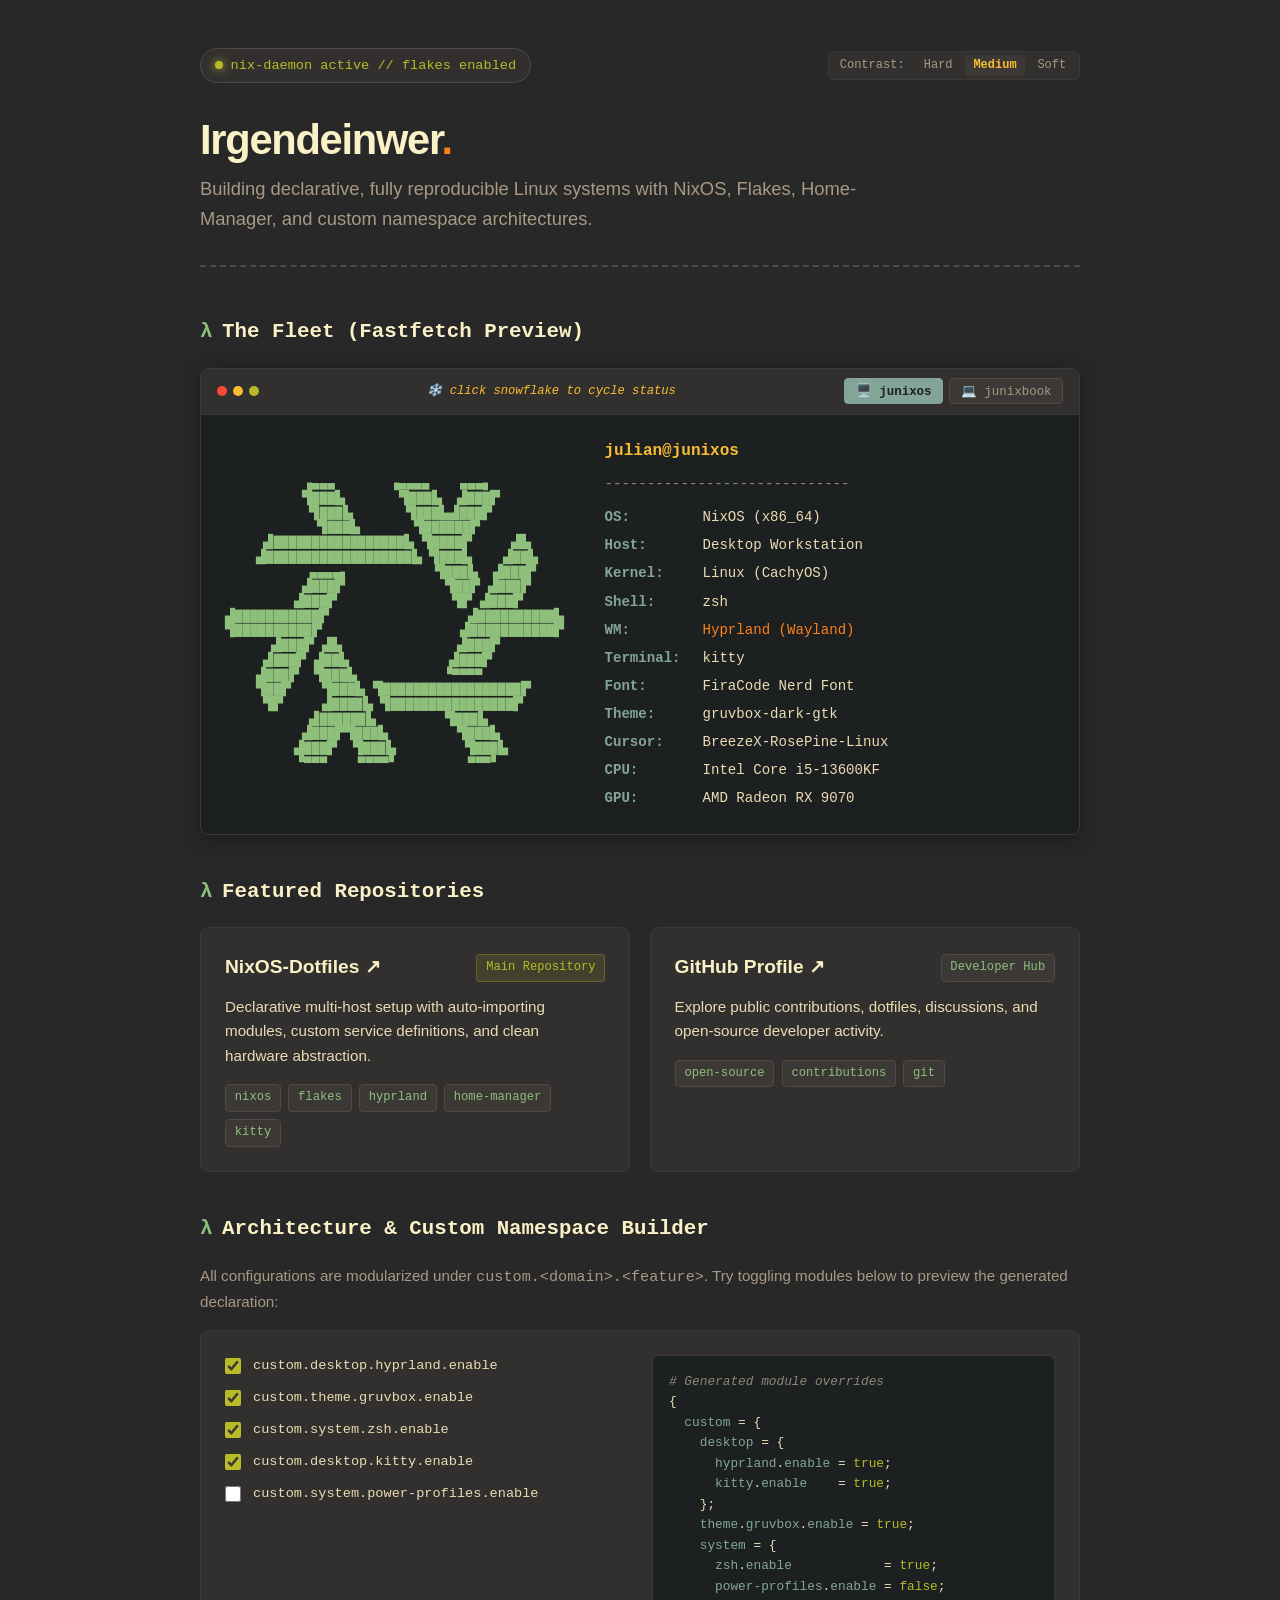
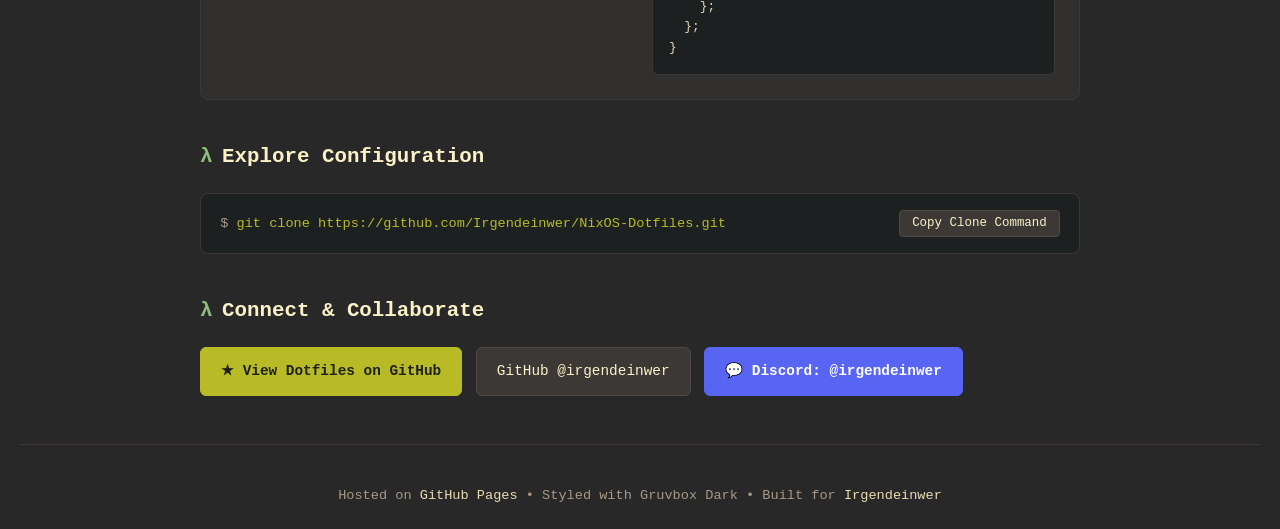
==== index.html @ fb8fd992 "feat: initial release of Gruvbox landing page, fastfetch specs & SEO bundle" ====
<!DOCTYPE html>
<html lang="en">
<head>
    <meta charset="UTF-8">
    <meta name="viewport" content="width=device-width, initial-scale=1.0">
    <meta http-equiv="X-UA-Compatible" content="ie=edge">

    <!-- Primary SEO Metadata -->
    <title>Irgendeinwer | NixOS Dotfiles & Developer Hub</title>
    <meta name="title" content="Irgendeinwer | NixOS Dotfiles & Developer Hub">
    <meta name="description" content="Personal developer hub of Irgendeinwer. Declarative NixOS dotfiles, custom namespace architecture, Hyprland, and multi-host fleet configurations (junixos & junixbook).">
    <meta name="keywords" content="irgendeinwer, NixOS, dotfiles, junixos, junixbook, nix-flakes, home-manager, hyprland, Linux, gruvbox, zsh, kitty, intel core i5">
    <meta name="author" content="Irgendeinwer">
    <meta name="robots" content="index, follow">
    <link rel="canonical" href="https://irgendeinwer.github.io/">

    <!-- Zero-Dependency SVG Favicon (Perfect Centered Gruvbox Lambda) -->
    <link rel="icon" href="data:image/svg+xml,<svg xmlns='http://www.w3.org/2000/svg' viewBox='0 0 100 100'><rect width='100' height='100' rx='22' fill='%23282828'/><text x='50' y='54' text-anchor='middle' dominant-baseline='central' font-family='monospace' font-weight='900' font-size='62' fill='%23b8bb26'>λ</text></svg>">

    <!-- Google Search Console Verification Placeholder -->
    <!-- PASTE YOUR GSC META TAG BELOW: -->
    <!-- <meta name="google-site-verification" content="YOUR_VERIFICATION_KEY" /> -->

    <!-- Open Graph / Social Media -->
    <meta property="og:type" content="website">
    <meta property="og:url" content="https://irgendeinwer.github.io/">
    <meta property="og:title" content="Irgendeinwer | NixOS Dotfiles & Developer Hub">
    <meta property="og:description" content="Modular, flake-driven NixOS dotfiles with custom namespaces and declarative multi-host configurations.">
    <meta property="og:site_name" content="Irgendeinwer">

    <!-- Schema.org JSON-LD -->
    <script type="application/ld+json">
    {
      "@context": "https://schema.org",
      "@graph": [
        {
          "@type": "Person",
          "@id": "https://irgendeinwer.github.io/#person",
          "name": "Irgendeinwer",
          "url": "https://irgendeinwer.github.io/",
          "sameAs": [
            "https://github.com/irgendeinwer",
            "https://github.com/Irgendeinwer/NixOS-Dotfiles",
            "https://discord.com/users/775352250209796106"
          ],
          "jobTitle": "Linux & Systems Tinkerer",
          "knowsAbout": ["NixOS", "Nix Flakes", "Home-Manager", "Linux", "Hyprland"]
        },
        {
          "@type": "SoftwareSourceCode",
          "@id": "https://irgendeinwer.github.io/#dotfiles",
          "name": "NixOS-Dotfiles",
          "description": "Modular Flake-based NixOS and Home-Manager configuration with dynamic module auto-importing and custom namespace toggles.",
          "codeRepository": "https://github.com/Irgendeinwer/NixOS-Dotfiles",
          "programmingLanguage": "Nix",
          "runtimePlatform": "NixOS",
          "author": {
            "@id": "https://irgendeinwer.github.io/#person"
          }
        }
      ]
    }
    </script>

    <style>
        /* Gruvbox Dark Palette */
        :root {
            --bg-hard: #1d2021;
            --bg: #282828;
            --bg-soft: #32302f;
            --bg-card: #3c3836;
            --bg-hover: #504945;
            
            --fg-0: #fbf1c7;
            --fg-1: #ebdbb2;
            --fg-4: #a89984;
            
            --red: #fb4934;
            --green: #b8bb26;
            --yellow: #fabd2f;
            --blue: #83a598;
            --purple: #d3869b;
            --aqua: #8ec07c;
            --orange: #fe8019;
            --gray: #928374;

            --font-sans: -apple-system, BlinkMacSystemFont, "Segoe UI", Roboto, "Helvetica Neue", Arial, sans-serif;
            --font-mono: "JetBrains Mono", "Fira Code", "Cascadia Code", monospace;
        }

        /* Contrast Modes */
        body[data-contrast="hard"] {
            --bg: #1d2021;
            --bg-soft: #282828;
            --bg-card: #32302f;
            --bg-hover: #3c3836;
        }
        body[data-contrast="soft"] {
            --bg: #32302f;
            --bg-soft: #3c3836;
            --bg-card: #504945;
            --bg-hover: #665c54;
        }

        * {
            box-sizing: border-box;
            margin: 0;
            padding: 0;
        }

        body {
            background-color: var(--bg);
            color: var(--fg-1);
            font-family: var(--font-sans);
            line-height: 1.6;
            min-height: 100vh;
            display: flex;
            flex-direction: column;
            padding: 0 1.25rem;
            transition: background-color 0.2s ease, color 0.2s ease;
        }

        .container {
            max-width: 880px;
            width: 100%;
            margin: 0 auto;
            flex: 1;
            padding: 3rem 0;
        }

        /* Top Nav & Contrast Switcher */
        .top-nav {
            display: flex;
            justify-content: space-between;
            align-items: center;
            margin-bottom: 2rem;
            flex-wrap: wrap;
            gap: 1rem;
        }

        .status-pill {
            display: inline-flex;
            align-items: center;
            gap: 0.5rem;
            background: var(--bg-soft);
            border: 1px solid var(--bg-hover);
            color: var(--green);
            font-family: var(--font-mono);
            font-size: 0.85rem;
            padding: 0.35rem 0.85rem;
            border-radius: 999px;
        }

        .status-dot {
            width: 8px;
            height: 8px;
            background-color: var(--green);
            border-radius: 50%;
            display: inline-block;
            box-shadow: 0 0 10px var(--green);
        }

        .contrast-switcher {
            display: flex;
            align-items: center;
            gap: 0.3rem;
            background: var(--bg-soft);
            border: 1px solid var(--bg-card);
            border-radius: 6px;
            padding: 0.2rem 0.3rem;
            font-family: var(--font-mono);
            font-size: 0.75rem;
        }

        .contrast-switcher span {
            color: var(--fg-4);
            padding: 0 0.4rem;
        }

        .contrast-btn {
            background: transparent;
            border: none;
            color: var(--fg-4);
            padding: 0.2rem 0.5rem;
            border-radius: 4px;
            cursor: pointer;
            font-family: inherit;
            font-size: inherit;
            transition: all 0.15s ease;
        }

        .contrast-btn:hover {
            color: var(--fg-0);
        }

        .contrast-btn.active {
            background: var(--bg-card);
            color: var(--yellow);
            font-weight: bold;
        }

        /* Header */
        header {
            margin-bottom: 3rem;
            border-bottom: 2px dashed var(--bg-hover);
            padding-bottom: 2rem;
        }

        h1 {
            font-size: 2.6rem;
            font-weight: 800;
            color: var(--fg-0);
            letter-spacing: -0.03em;
            line-height: 1.2;
            margin-bottom: 0.6rem;
        }

        h1 .accent {
            color: var(--orange);
        }

        .lead {
            font-size: 1.15rem;
            color: var(--fg-4);
            max-width: 680px;
        }

        /* Section Headings */
        h2 {
            font-size: 1.3rem;
            color: var(--fg-0);
            font-family: var(--font-mono);
            margin: 2.5rem 0 1.2rem;
            display: flex;
            align-items: center;
            gap: 0.6rem;
        }

        h2::before {
            content: "λ";
            color: var(--aqua);
            font-weight: bold;
        }

        /* Grids & Cards */
        .grid-2 {
            display: grid;
            grid-template-columns: repeat(auto-fit, minmax(280px, 1fr));
            gap: 1.2rem;
        }

        .card {
            background: var(--bg-soft);
            border: 1px solid var(--bg-card);
            border-radius: 8px;
            padding: 1.5rem;
            transition: transform 0.2s ease, border-color 0.2s ease, box-shadow 0.2s ease;
            position: relative;
        }

        .card:hover {
            border-color: var(--yellow);
            transform: translateY(-2px);
            box-shadow: 0 6px 20px rgba(0, 0, 0, 0.4);
        }

        .card-header {
            display: flex;
            justify-content: space-between;
            align-items: center;
            margin-bottom: 0.75rem;
        }

        .card-title {
            font-size: 1.2rem;
            font-weight: 600;
            color: var(--fg-0);
        }

        .card-title a {
            color: inherit;
            text-decoration: none;
        }

        .card-title a:hover {
            color: var(--orange);
        }

        .card-desc {
            color: var(--fg-1);
            font-size: 0.95rem;
            margin-bottom: 1rem;
        }

        /* Tags */
        .tag-list {
            display: flex;
            flex-wrap: wrap;
            gap: 0.45rem;
        }

        .tag {
            font-family: var(--font-mono);
            font-size: 0.76rem;
            padding: 0.2rem 0.55rem;
            border-radius: 4px;
            background: var(--bg-card);
            color: var(--aqua);
            border: 1px solid var(--bg-hover);
        }

        .tag.accent {
            color: var(--orange);
            background: rgba(254, 128, 25, 0.12);
            border-color: rgba(254, 128, 25, 0.3);
        }

        .tag.green {
            color: var(--green);
            background: rgba(184, 187, 38, 0.12);
            border-color: rgba(184, 187, 38, 0.3);
        }

        /* Fastfetch Terminal Container */
        .terminal-box {
            background: var(--bg-hard);
            border: 1px solid var(--bg-card);
            border-radius: 8px;
            margin-top: 1rem;
            overflow: hidden;
            box-shadow: 0 4px 20px rgba(0,0,0,0.35);
        }

        .terminal-header {
            background: var(--bg-soft);
            padding: 0.6rem 1rem;
            display: flex;
            justify-content: space-between;
            align-items: center;
            border-bottom: 1px solid var(--bg-card);
            font-family: var(--font-mono);
            font-size: 0.8rem;
            color: var(--fg-4);
            flex-wrap: wrap;
            gap: 0.5rem;
        }

        .terminal-dots {
            display: flex;
            gap: 6px;
        }

        .dot {
            width: 10px;
            height: 10px;
            border-radius: 50%;
            display: inline-block;
        }
        .dot.red { background-color: var(--red); }
        .dot.yellow { background-color: var(--yellow); }
        .dot.green { background-color: var(--green); }

        .terminal-quote {
            color: var(--yellow);
            font-style: italic;
            font-size: 0.76rem;
            transition: all 0.2s ease;
        }

        .host-tabs {
            display: flex;
            gap: 0.4rem;
        }

        .tab-btn {
            background: var(--bg-card);
            color: var(--fg-4);
            border: 1px solid var(--bg-hover);
            padding: 0.25rem 0.65rem;
            font-family: var(--font-mono);
            font-size: 0.78rem;
            border-radius: 4px;
            cursor: pointer;
            transition: all 0.15s ease;
        }

        .tab-btn:hover {
            color: var(--fg-0);
        }

        .tab-btn.active {
            background: var(--blue);
            color: var(--bg-hard);
            border-color: var(--blue);
            font-weight: bold;
        }

        /* Two-Column Fastfetch Layout */
        .terminal-body {
            padding: 1.5rem;
            display: flex;
            align-items: center;
            gap: 2.5rem;
            font-family: var(--font-mono);
            font-size: 0.88rem;
            overflow-x: auto;
        }

        .nix-logo {
            color: var(--aqua);
            font-size: 0.8rem;
            line-height: 1.15;
            user-select: none;
            white-space: pre;
            flex-shrink: 0;
            cursor: pointer;
            transition: transform 0.25s cubic-bezier(0.34, 1.56, 0.64, 1), filter 0.2s ease;
        }

        .nix-logo:hover {
            transform: scale(1.03);
            filter: drop-shadow(0 0 8px var(--aqua));
        }

        .nix-logo:active {
            transform: scale(0.96) rotate(-2deg);
        }

        .fetch-specs {
            display: flex;
            flex-direction: column;
            gap: 0.35rem;
            white-space: nowrap;
        }

        .fetch-header {
            color: var(--yellow);
            font-weight: bold;
            font-size: 1rem;
            margin-bottom: 0.15rem;
        }

        .fetch-divider {
            color: var(--gray);
            margin-bottom: 0.35rem;
        }

        .spec-line {
            display: flex;
            gap: 0.5rem;
        }

        .spec-key {
            color: var(--blue);
            font-weight: 600;
            min-width: 90px;
        }

        .spec-val {
            color: var(--fg-1);
        }

        .spec-val.accent {
            color: var(--orange);
        }

        /* Interactive Namespace Builder Widget */
        .playground-container {
            background: var(--bg-soft);
            border: 1px solid var(--bg-card);
            border-radius: 8px;
            padding: 1.5rem;
            margin-top: 1rem;
            display: grid;
            grid-template-columns: 1fr 1fr;
            gap: 1.5rem;
        }

        @media (max-width: 720px) {
            .playground-container {
                grid-template-columns: 1fr;
            }
        }

        .toggles-panel {
            display: flex;
            flex-direction: column;
            gap: 0.65rem;
        }

        .toggle-item {
            display: flex;
            align-items: center;
            gap: 0.75rem;
            cursor: pointer;
            font-family: var(--font-mono);
            font-size: 0.85rem;
            color: var(--fg-1);
            user-select: none;
        }

        .toggle-item input {
            cursor: pointer;
            accent-color: var(--green);
            width: 16px;
            height: 16px;
        }

        .live-code-preview {
            background: var(--bg-hard);
            border: 1px solid var(--bg-card);
            border-radius: 6px;
            padding: 1rem;
            font-family: var(--font-mono);
            font-size: 0.8rem;
            color: var(--fg-1);
            overflow-x: auto;
            display: flex;
            flex-direction: column;
            justify-content: center;
        }

        .code-nix-key { color: var(--blue); }
        .code-nix-val { color: var(--green); }
        .code-nix-comment { color: var(--gray); font-style: italic; }

        /* Clone Snippet Box */
        .clone-box {
            background: var(--bg-hard);
            border: 1px solid var(--bg-card);
            border-radius: 8px;
            padding: 1rem 1.2rem;
            display: flex;
            justify-content: space-between;
            align-items: center;
            font-family: var(--font-mono);
            font-size: 0.85rem;
            margin-top: 1rem;
            gap: 1rem;
            flex-wrap: wrap;
        }

        .clone-cmd {
            color: var(--green);
            overflow-x: auto;
            word-break: break-all;
        }

        .clone-cmd::before {
            content: "$ ";
            color: var(--fg-4);
        }

        .btn-copy-small {
            background: var(--bg-card);
            color: var(--fg-0);
            border: 1px solid var(--bg-hover);
            padding: 0.35rem 0.75rem;
            font-family: var(--font-mono);
            font-size: 0.78rem;
            border-radius: 4px;
            cursor: pointer;
            transition: all 0.15s ease;
        }

        .btn-copy-small:hover {
            background: var(--bg-hover);
            border-color: var(--yellow);
            color: var(--yellow);
        }

        /* Action Buttons & Socials */
        .action-bar {
            display: flex;
            gap: 0.85rem;
            flex-wrap: wrap;
            margin-top: 1rem;
        }

        .btn {
            display: inline-flex;
            align-items: center;
            gap: 0.6rem;
            padding: 0.75rem 1.25rem;
            font-family: var(--font-mono);
            font-size: 0.9rem;
            border-radius: 6px;
            text-decoration: none;
            cursor: pointer;
            transition: all 0.15s ease;
        }

        .btn-accent {
            background: var(--green);
            color: var(--bg-hard);
            border: 1px solid var(--green);
            font-weight: 700;
        }
        .btn-accent:hover {
            background: var(--yellow);
            border-color: var(--yellow);
            transform: translateY(-1px);
        }

        .btn-subtle {
            background: var(--bg-card);
            color: var(--fg-0);
            border: 1px solid var(--bg-hover);
        }
        .btn-subtle:hover {
            background: var(--bg-hover);
            border-color: var(--fg-4);
        }

        .btn-discord {
            background: #5865F2;
            color: #ffffff;
            border: 1px solid #5865F2;
            font-weight: 600;
        }
        .btn-discord:hover {
            background: #4752C4;
            border-color: #4752C4;
            transform: translateY(-1px);
        }

        /* Toast feedback */
        #toast {
            visibility: hidden;
            min-width: 260px;
            background-color: var(--bg-hard);
            color: var(--green);
            font-family: var(--font-mono);
            font-size: 0.85rem;
            border: 1px solid var(--green);
            text-align: center;
            border-radius: 6px;
            padding: 10px 16px;
            position: fixed;
            z-index: 1000;
            bottom: 30px;
            left: 50%;
            transform: translateX(-50%);
            box-shadow: 0 4px 20px rgba(0, 0, 0, 0.6);
        }

        #toast.show {
            visibility: visible;
            animation: fadein 0.3s, fadeout 0.3s 2.2s;
        }

        @keyframes fadein {
            from { bottom: 0; opacity: 0; }
            to { bottom: 30px; opacity: 1; }
        }

        @keyframes fadeout {
            from { bottom: 30px; opacity: 1; }
            to { bottom: 0; opacity: 0; }
        }

        /* Footer */
        footer {
            margin-top: auto;
            border-top: 1px solid var(--bg-card);
            padding: 2.5rem 0 1.5rem;
            text-align: center;
            font-family: var(--font-mono);
            font-size: 0.85rem;
            color: var(--fg-4);
        }

        footer a {
            color: var(--fg-1);
            text-decoration: none;
        }

        footer a:hover {
            color: var(--orange);
            text-decoration: underline;
        }
    </style>
</head>
<body>
    <main class="container">
        <!-- Top Nav with Live Status & Gruvbox Contrast Switcher -->
        <nav class="top-nav" aria-label="Quick Settings">
            <div class="status-pill">
                <span class="status-dot"></span>
                <span>nix-daemon active // flakes enabled</span>
            </div>

            <div class="contrast-switcher">
                <span>Contrast:</span>
                <button class="contrast-btn" onclick="setContrast('hard')">Hard</button>
                <button class="contrast-btn active" onclick="setContrast('medium')">Medium</button>
                <button class="contrast-btn" onclick="setContrast('soft')">Soft</button>
            </div>
        </nav>

        <!-- Header -->
        <header>
            <h1>Irgendeinwer<span class="accent">.</span></h1>
            <p class="lead">
                Building declarative, fully reproducible Linux systems with NixOS, Flakes, Home-Manager, and custom namespace architectures.
            </p>
        </header>

        <!-- Interactive Fastfetch Section with Clickable Snowflake Easter Egg -->
        <section aria-labelledby="fleet-fetch">
            <h2 id="fleet-fetch">The Fleet (Fastfetch Preview)</h2>
            <div class="terminal-box">
                <div class="terminal-header">
                    <div class="terminal-dots">
                        <span class="dot red"></span>
                        <span class="dot yellow"></span>
                        <span class="dot green"></span>
                    </div>
                    <span class="terminal-quote" id="nix-quote">❄️ click snowflake to cycle status</span>
                    <div class="host-tabs">
                        <button class="tab-btn active" id="tab-junixos" onclick="switchHost('junixos')">🖥️ junixos</button>
                        <button class="tab-btn" id="tab-junixbook" onclick="switchHost('junixbook')">💻 junixbook</button>
                    </div>
                </div>
                <div class="terminal-body">
                    <!-- Real Unicode NixOS ASCII Logo (Clickable Easter Egg) -->
                    <pre class="nix-logo" id="snowflake-btn" onclick="triggerSnowflakeEgg()" title="Click me for a Nix fortune!">
          ▗▄▄▄       ▗▄▄▄▄    ▄▄▄▖
          ▜███▙       ▜███▙  ▟███▛
           ▜███▙       ▜███▙▟███▛
            ▜███▙       ▜██████▛
     ▟█████████████████▙ ▜████▛     ▟▙
    ▟███████████████████▙ ▜███▙    ▟██▙
           ▄▄▄▄▖           ▜███▙  ▟███▛
          ▟███▛             ▜██▛ ▟███▛
         ▟███▛               ▜▛ ▟███▛
▟███████████▛                  ▟██████████▙
▜██████████▛                  ▟███████████▛
      ▟███▛ ▟▙               ▟███▛
     ▟███▛ ▟██▙             ▟███▛
    ▟███▛  ▜███▙           ▝▀▀▀▀
    ▜██▛    ▜███▙ ▜██████████████████▛
     ▜▛     ▟████▙ ▜████████████████▛
           ▟██████▙         ▜███▙
          ▟███▛▜███▙         ▜███▙
         ▟███▛  ▜███▙         ▜███▙
         ▝▀▀▀    ▀▀▀▀▘         ▀▀▀▘</pre>
                    
                    <!-- Dynamic Fastfetch Key-Values -->
                    <div class="fetch-specs" id="specs-container"></div>
                </div>
            </div>
        </section>

        <!-- Featured Repositories -->
        <section aria-labelledby="repos-section">
            <h2 id="repos-section">Featured Repositories</h2>
            <div class="grid-2">
                <!-- NixOS Dotfiles Card -->
                <article class="card">
                    <div class="card-header">
                        <h3 class="card-title">
                            <a href="https://github.com/Irgendeinwer/NixOS-Dotfiles" target="_blank" rel="noopener noreferrer">
                                NixOS-Dotfiles ↗
                            </a>
                        </h3>
                        <span class="tag green">Main Repository</span>
                    </div>
                    <p class="card-desc">
                        Declarative multi-host setup with auto-importing modules, custom service definitions, and clean hardware abstraction.
                    </p>
                    <div class="tag-list">
                        <span class="tag">nixos</span>
                        <span class="tag">flakes</span>
                        <span class="tag">hyprland</span>
                        <span class="tag">home-manager</span>
                        <span class="tag">kitty</span>
                    </div>
                </article>

                <!-- GitHub Profile Card -->
                <article class="card">
                    <div class="card-header">
                        <h3 class="card-title">
                            <a href="https://github.com/irgendeinwer" target="_blank" rel="me noopener noreferrer">
                                GitHub Profile ↗
                            </a>
                        </h3>
                        <span class="tag">Developer Hub</span>
                    </div>
                    <p class="card-desc">
                        Explore public contributions, dotfiles, discussions, and open-source developer activity.
                    </p>
                    <div class="tag-list">
                        <span class="tag">open-source</span>
                        <span class="tag">contributions</span>
                        <span class="tag">git</span>
                    </div>
                </article>
            </div>
        </section>

        <!-- Interactive Custom Namespace Playground -->
        <section aria-labelledby="arch-section">
            <h2 id="arch-section">Architecture & Custom Namespace Builder</h2>
            <p style="color: var(--fg-4); font-size: 0.95rem; margin-bottom: 0.5rem;">
                All configurations are modularized under <code>custom.&lt;domain&gt;.&lt;feature&gt;</code>. Try toggling modules below to preview the generated declaration:
            </p>
            <div class="playground-container">
                <div class="toggles-panel">
                    <label class="toggle-item">
                        <input type="checkbox" id="chk-hyprland" checked onchange="updateLiveConfig()">
                        <span>custom.desktop.hyprland.enable</span>
                    </label>
                    <label class="toggle-item">
                        <input type="checkbox" id="chk-theme" checked onchange="updateLiveConfig()">
                        <span>custom.theme.gruvbox.enable</span>
                    </label>
                    <label class="toggle-item">
                        <input type="checkbox" id="chk-shell" checked onchange="updateLiveConfig()">
                        <span>custom.system.zsh.enable</span>
                    </label>
                    <label class="toggle-item">
                        <input type="checkbox" id="chk-terminal" checked onchange="updateLiveConfig()">
                        <span>custom.desktop.kitty.enable</span>
                    </label>
                    <label class="toggle-item">
                        <input type="checkbox" id="chk-power" onchange="updateLiveConfig()">
                        <span>custom.system.power-profiles.enable</span>
                    </label>
                </div>
                <div class="live-code-preview">
                    <pre><code id="live-nix-code"></code></pre>
                </div>
            </div>
        </section>

        <!-- Quick Clone Snippet -->
        <section aria-labelledby="clone-section">
            <h2 id="clone-section">Explore Configuration</h2>
            <div class="clone-box">
                <code class="clone-cmd" id="git-clone-cmd">git clone https://github.com/Irgendeinwer/NixOS-Dotfiles.git</code>
                <button class="btn-copy-small" onclick="copyCloneCommand()">Copy Clone Command</button>
            </div>
        </section>

        <!-- Connect & Socials -->
        <section aria-labelledby="connect-section">
            <h2 id="connect-section">Connect & Collaborate</h2>
            <div class="action-bar">
                <a href="https://github.com/Irgendeinwer/NixOS-Dotfiles" class="btn btn-accent" target="_blank" rel="noopener noreferrer">
                    ★ View Dotfiles on GitHub
                </a>
                <a href="https://github.com/irgendeinwer" class="btn btn-subtle" target="_blank" rel="me noopener noreferrer">
                    GitHub @irgendeinwer
                </a>
                <!-- Discord User Link & Copy Handler -->
                <a href="https://discord.com/users/775352250209796106" class="btn btn-discord" target="_blank" rel="noopener noreferrer" onclick="copyDiscord(event)">
                    <span>💬 Discord: @irgendeinwer</span>
                </a>
            </div>
        </section>
    </main>

    <!-- Toast Notification -->
    <div id="toast">Copied to clipboard!</div>

    <!-- Semantic Footer -->
    <footer>
        <p>
            Hosted on <a href="https://pages.github.com/" target="_blank" rel="noopener noreferrer">GitHub Pages</a> • Styled with Gruvbox Dark • Built for <a href="https://github.com/irgendeinwer">Irgendeinwer</a>
        </p>
    </footer>

    <!-- Interactive JavaScript -->
    <script>
        const hostSpecs = {
            junixos: `
                <div class="fetch-header">julian@junixos</div>
                <div class="fetch-divider">-----------------------------</div>
                <div class="spec-line"><span class="spec-key">OS:</span><span class="spec-val">NixOS (x86_64)</span></div>
                <div class="spec-line"><span class="spec-key">Host:</span><span class="spec-val">Desktop Workstation</span></div>
                <div class="spec-line"><span class="spec-key">Kernel:</span><span class="spec-val">Linux (CachyOS)</span></div>
                <div class="spec-line"><span class="spec-key">Shell:</span><span class="spec-val">zsh</span></div>
                <div class="spec-line"><span class="spec-key">WM:</span><span class="spec-val accent">Hyprland (Wayland)</span></div>
                <div class="spec-line"><span class="spec-key">Terminal:</span><span class="spec-val">kitty</span></div>
                <div class="spec-line"><span class="spec-key">Font:</span><span class="spec-val">FiraCode Nerd Font</span></div>
                <div class="spec-line"><span class="spec-key">Theme:</span><span class="spec-val">gruvbox-dark-gtk</span></div>
                <div class="spec-line"><span class="spec-key">Cursor:</span><span class="spec-val">BreezeX-RosePine-Linux</span></div>
                <div class="spec-line"><span class="spec-key">CPU:</span><span class="spec-val">Intel Core i5-13600KF</span></div>
                <div class="spec-line"><span class="spec-key">GPU:</span><span class="spec-val">AMD Radeon RX 9070</span></div>
            `,
            junixbook: `
                <div class="fetch-header">julian@junixbook</div>
                <div class="fetch-divider">-----------------------------</div>
                <div class="spec-line"><span class="spec-key">OS:</span><span class="spec-val">NixOS (x86_64)</span></div>
                <div class="spec-line"><span class="spec-key">Host:</span><span class="spec-val">Portable Laptop</span></div>
                <div class="spec-line"><span class="spec-key">Kernel:</span><span class="spec-val">Linux (Latest)</span></div>
                <div class="spec-line"><span class="spec-key">Shell:</span><span class="spec-val">zsh</span></div>
                <div class="spec-line"><span class="spec-key">WM:</span><span class="spec-val accent">Hyprland (Wayland)</span></div>
                <div class="spec-line"><span class="spec-key">Terminal:</span><span class="spec-val">kitty</span></div>
                <div class="spec-line"><span class="spec-key">Font:</span><span class="spec-val">FiraCode Nerd Font</span></div>
                <div class="spec-line"><span class="spec-key">Theme:</span><span class="spec-val">gruvbox-dark-gtk</span></div>
                <div class="spec-line"><span class="spec-key">CPU:</span><span class="spec-val">10th Gen Intel Core i5 (Mobile)</span></div>
                <div class="spec-line"><span class="spec-key">GPU:</span><span class="spec-val">Intel UHD Graphics</span></div>
                <div class="spec-line"><span class="spec-key">Config:</span><span class="spec-val">Shared Flake Baseline</span></div>
            `
        };

        function switchHost(host) {
            document.getElementById('specs-container').innerHTML = hostSpecs[host];
            document.getElementById('tab-junixos').classList.toggle('active', host === 'junixos');
            document.getElementById('tab-junixbook').classList.toggle('active', host === 'junixbook');
        }

        // Initialize default host
        switchHost('junixos');

        // Snowflake Easter Egg Quotes
        const quotes = [
            "❄️ Purity check: 100% pure",
            "🔒 flake.lock verified & clean",
            "🚀 Zero side-effects detected",
            "📦 Works on my machine? Everywhere.",
            "🛠️ Declarative all the way down"
        ];
        let quoteIndex = 0;
        function triggerSnowflakeEgg() {
            quoteIndex = (quoteIndex + 1) % quotes.length;
            const quoteEl = document.getElementById("nix-quote");
            quoteEl.textContent = quotes[quoteIndex];
            showToast("Evaluated flake expression!");
        }

        // Interactive Namespace Config Builder
        function updateLiveConfig() {
            const hypr = document.getElementById("chk-hyprland").checked;
            const theme = document.getElementById("chk-theme").checked;
            const zsh = document.getElementById("chk-shell").checked;
            const kitty = document.getElementById("chk-terminal").checked;
            const power = document.getElementById("chk-power").checked;

            const code = 
`<span class="code-nix-comment"># Generated module overrides</span>
{
  <span class="code-nix-key">custom</span> = {
    <span class="code-nix-key">desktop</span> = {
      <span class="code-nix-key">hyprland</span>.<span class="code-nix-key">enable</span> = <span class="code-nix-val">${hypr}</span>;
      <span class="code-nix-key">kitty</span>.<span class="code-nix-key">enable</span>    = <span class="code-nix-val">${kitty}</span>;
    };
    <span class="code-nix-key">theme</span>.<span class="code-nix-key">gruvbox</span>.<span class="code-nix-key">enable</span> = <span class="code-nix-val">${theme}</span>;
    <span class="code-nix-key">system</span> = {
      <span class="code-nix-key">zsh</span>.<span class="code-nix-key">enable</span>            = <span class="code-nix-val">${zsh}</span>;
      <span class="code-nix-key">power-profiles</span>.<span class="code-nix-key">enable</span> = <span class="code-nix-val">${power}</span>;
    };
  };
}`;
            document.getElementById("live-nix-code").innerHTML = code;
        }
        updateLiveConfig();

        // Contrast Switcher
        function setContrast(mode) {
            document.body.setAttribute('data-contrast', mode);
            document.querySelectorAll('.contrast-btn').forEach(btn => {
                btn.classList.toggle('active', btn.textContent.toLowerCase() === mode);
            });
            localStorage.setItem('gruvbox-contrast', mode);
        }

        // Load saved contrast
        const savedContrast = localStorage.getItem('gruvbox-contrast');
        if (savedContrast) {
            setContrast(savedContrast);
        }

        // Toast feedback trigger
        function showToast(msg) {
            const toast = document.getElementById("toast");
            toast.textContent = msg;
            toast.className = "show";
            setTimeout(() => { toast.className = toast.className.replace("show", ""); }, 2200);
        }

        function copyDiscord(e) {
            const textToCopy = "@irgendeinwer (ID: 775352250209796106)";
            navigator.clipboard.writeText(textToCopy).then(() => {
                showToast("Copied Discord handle & ID!");
            });
        }

        function copyCloneCommand() {
            const cmd = document.getElementById('git-clone-cmd').innerText;
            navigator.clipboard.writeText(cmd).then(() => {
                showToast("Copied clone command!");
            });
        }
    </script>
</body>
</html>
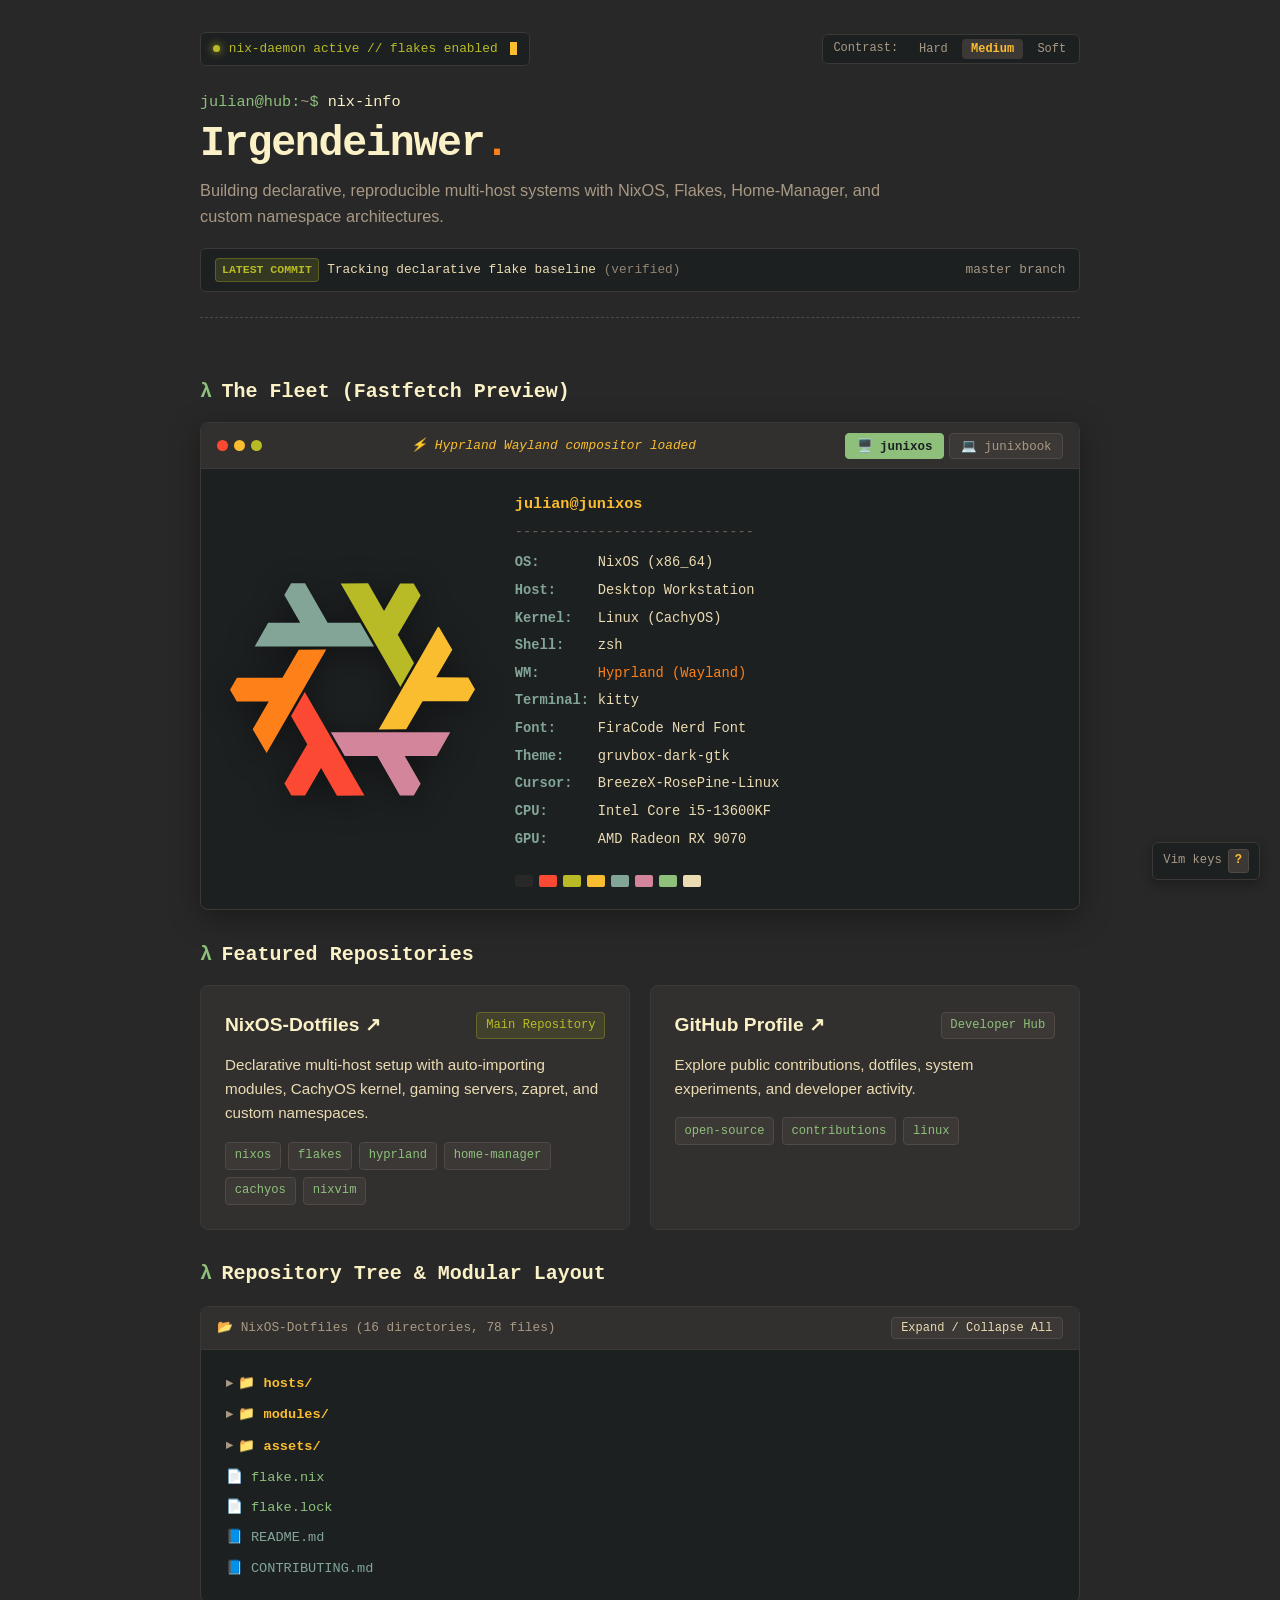
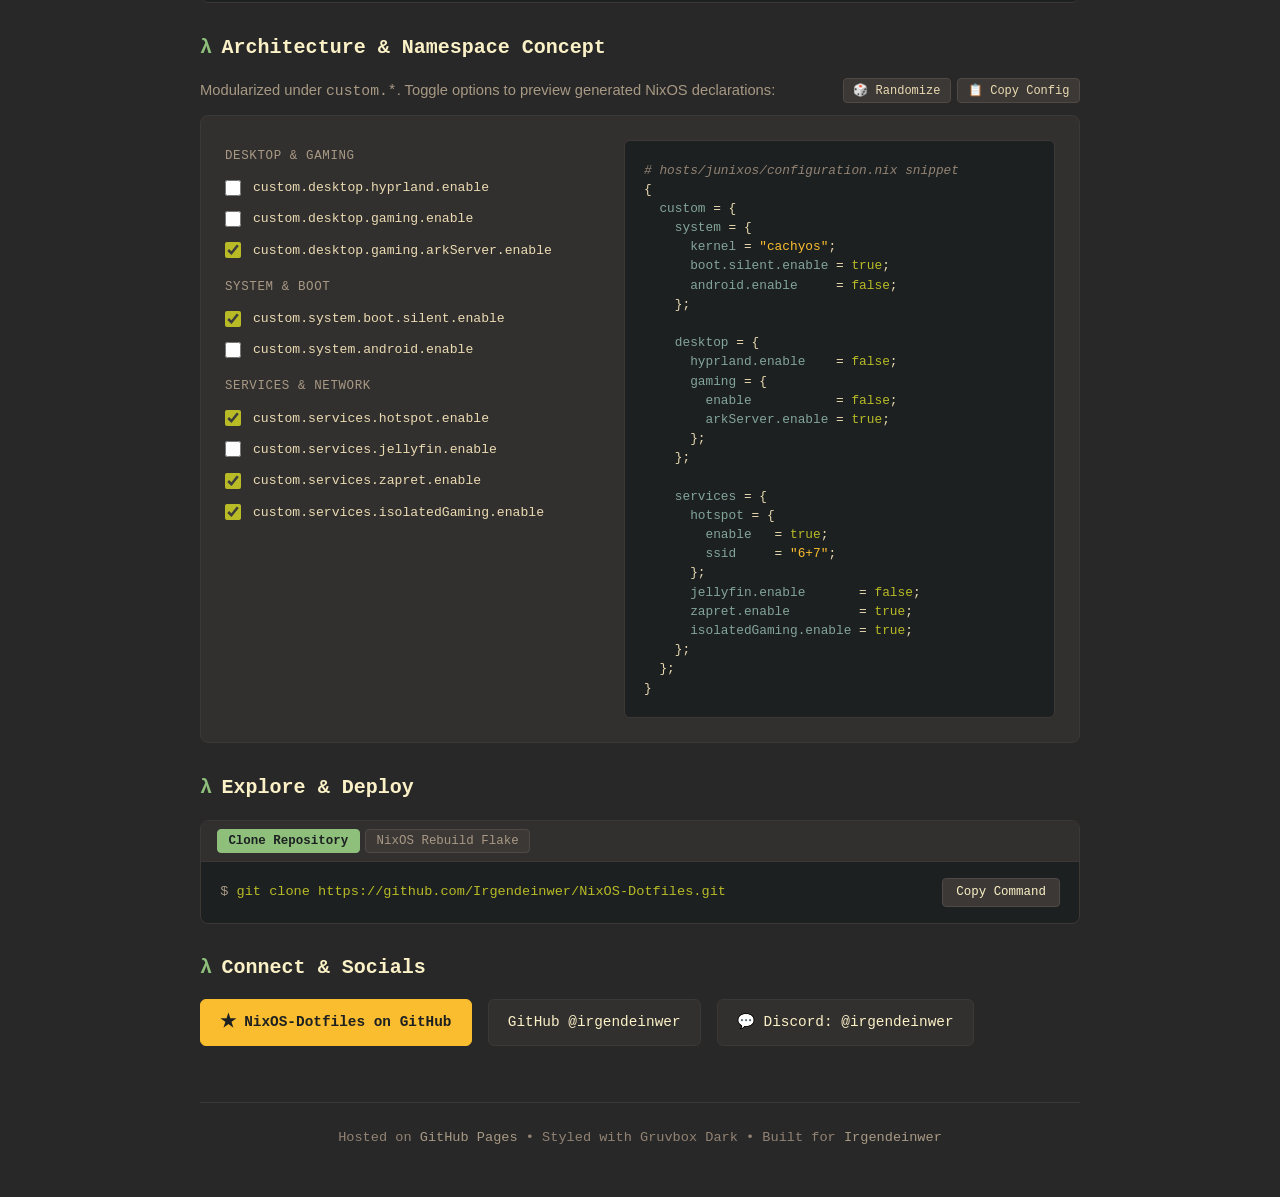
==== commit a4cb57b4: "feat: add rich social assets, repo file tree, and interactive terminal features - Add Gruvbox-themed" ====
--- a/index.html
+++ b/index.html
@@ -5,28 +5,41 @@
     <meta name="viewport" content="width=device-width, initial-scale=1.0">
     <meta http-equiv="X-UA-Compatible" content="ie=edge">
 
+    <!-- Dynamic Browser Theme Color for Mobile/Desktop Chrome & Safari -->
+    <meta name="theme-color" content="#282828" id="meta-theme-color">
+
     <!-- Primary SEO Metadata -->
-    <title>Irgendeinwer | NixOS Dotfiles & Developer Hub</title>
-    <meta name="title" content="Irgendeinwer | NixOS Dotfiles & Developer Hub">
-    <meta name="description" content="Personal developer hub of Irgendeinwer. Declarative NixOS dotfiles, custom namespace architecture, Hyprland, and multi-host fleet configurations (junixos & junixbook).">
-    <meta name="keywords" content="irgendeinwer, NixOS, dotfiles, junixos, junixbook, nix-flakes, home-manager, hyprland, Linux, gruvbox, zsh, kitty, intel core i5">
+    <title>Irgendeinwer | NixOS Dotfiles &amp; Developer Hub</title>
+    <meta name="title" content="Irgendeinwer | NixOS Dotfiles &amp; Developer Hub">
+    <meta name="description" content="Declarative multi-host NixOS dotfiles (junixos &amp; junixbook) powered by Flakes, Home-Manager, Hyprland, and custom namespace architectures.">
+    <meta name="keywords" content="irgendeinwer, NixOS, dotfiles, junixos, junixbook, nix-flakes, home-manager, hyprland, CachyOS, gruvbox, zsh, kitty, zapret, RX 9070">
     <meta name="author" content="Irgendeinwer">
     <meta name="robots" content="index, follow">
     <link rel="canonical" href="https://irgendeinwer.github.io/">
 
-    <!-- Zero-Dependency SVG Favicon (Perfect Centered Gruvbox Lambda) -->
-    <link rel="icon" href="data:image/svg+xml,<svg xmlns='http://www.w3.org/2000/svg' viewBox='0 0 100 100'><rect width='100' height='100' rx='22' fill='%23282828'/><text x='50' y='54' text-anchor='middle' dominant-baseline='central' font-family='monospace' font-weight='900' font-size='62' fill='%23b8bb26'>λ</text></svg>">
-
-    <!-- Google Search Console Verification Placeholder -->
-    <!-- PASTE YOUR GSC META TAG BELOW: -->
-    <!-- <meta name="google-site-verification" content="YOUR_VERIFICATION_KEY" /> -->
-
-    <!-- Open Graph / Social Media -->
+    <!-- Favicon Configuration -->
+    <link rel="icon" type="image/svg+xml" href="favicon.svg">
+    <link rel="icon" href="favicon.ico" sizes="any">
+    <link rel="apple-touch-icon" sizes="180x180" href="favicon.svg">
+
+    <!-- Open Graph (Facebook, Discord, Telegram, Slack) -->
     <meta property="og:type" content="website">
     <meta property="og:url" content="https://irgendeinwer.github.io/">
-    <meta property="og:title" content="Irgendeinwer | NixOS Dotfiles & Developer Hub">
-    <meta property="og:description" content="Modular, flake-driven NixOS dotfiles with custom namespaces and declarative multi-host configurations.">
+    <meta property="og:title" content="Irgendeinwer | NixOS Dotfiles &amp; Developer Hub">
+    <meta property="og:description" content="Modular Flake-based NixOS setup featuring custom namespaces, Hyprland, gaming modules, and multi-machine fleet configurations.">
     <meta property="og:site_name" content="Irgendeinwer">
+    <meta property="og:image" content="https://irgendeinwer.github.io/assets/og-image.png">
+    <meta property="og:image:type" content="image/png">
+    <meta property="og:image:width" content="1200">
+    <meta property="og:image:height" content="630">
+    <meta property="og:image:alt" content="Irgendeinwer - NixOS Dotfiles &amp; Developer Hub">
+
+    <!-- Twitter Cards -->
+    <meta name="twitter:card" content="summary_large_image">
+    <meta name="twitter:title" content="Irgendeinwer | NixOS Dotfiles &amp; Developer Hub">
+    <meta name="twitter:description" content="Modular Flake-based NixOS configuration with custom namespaces and declarative fleet management.">
+    <meta name="twitter:image" content="https://irgendeinwer.github.io/assets/og-image.png">
+    <meta name="twitter:image:alt" content="Irgendeinwer - NixOS Dotfiles &amp; Developer Hub">
 
     <!-- Schema.org JSON-LD -->
     <script type="application/ld+json">
@@ -35,7 +48,6 @@
       "@graph": [
         {
           "@type": "Person",
-          "@id": "https://irgendeinwer.github.io/#person",
           "name": "Irgendeinwer",
           "url": "https://irgendeinwer.github.io/",
           "sameAs": [
@@ -43,38 +55,39 @@
             "https://github.com/Irgendeinwer/NixOS-Dotfiles",
             "https://discord.com/users/775352250209796106"
           ],
-          "jobTitle": "Linux & Systems Tinkerer",
-          "knowsAbout": ["NixOS", "Nix Flakes", "Home-Manager", "Linux", "Hyprland"]
+          "jobTitle": "Systems & Linux Developer",
+          "knowsAbout": ["NixOS", "Nix Flakes", "Home-Manager", "Linux", "Hyprland", "Neovim"]
         },
         {
           "@type": "SoftwareSourceCode",
-          "@id": "https://irgendeinwer.github.io/#dotfiles",
           "name": "NixOS-Dotfiles",
-          "description": "Modular Flake-based NixOS and Home-Manager configuration with dynamic module auto-importing and custom namespace toggles.",
           "codeRepository": "https://github.com/Irgendeinwer/NixOS-Dotfiles",
           "programmingLanguage": "Nix",
           "runtimePlatform": "NixOS",
           "author": {
-            "@id": "https://irgendeinwer.github.io/#person"
+            "@type": "Person",
+            "name": "Irgendeinwer"
           }
         }
       ]
     }
     </script>
 
+    <!-- Gruvbox Dark Theme Stylesheet -->
     <style>
-        /* Gruvbox Dark Palette */
         :root {
+            /* Gruvbox Dark Palette */
             --bg-hard: #1d2021;
             --bg: #282828;
             --bg-soft: #32302f;
             --bg-card: #3c3836;
             --bg-hover: #504945;
-            
+
             --fg-0: #fbf1c7;
             --fg-1: #ebdbb2;
             --fg-4: #a89984;
-            
+            --gray: #928374;
+
             --red: #fb4934;
             --green: #b8bb26;
             --yellow: #fabd2f;
@@ -82,25 +95,14 @@
             --purple: #d3869b;
             --aqua: #8ec07c;
             --orange: #fe8019;
-            --gray: #928374;
-
-            --font-sans: -apple-system, BlinkMacSystemFont, "Segoe UI", Roboto, "Helvetica Neue", Arial, sans-serif;
-            --font-mono: "JetBrains Mono", "Fira Code", "Cascadia Code", monospace;
+
+            --font-mono: 'JetBrains Mono', 'Fira Code', 'FiraCode Nerd Font', 'Cascadia Code', monospace;
+            --font-sans: -apple-system, BlinkMacSystemFont, "Segoe UI", Roboto, Helvetica, Arial, sans-serif;
         }
 
         /* Contrast Modes */
-        body[data-contrast="hard"] {
-            --bg: #1d2021;
-            --bg-soft: #282828;
-            --bg-card: #32302f;
-            --bg-hover: #3c3836;
-        }
-        body[data-contrast="soft"] {
-            --bg: #32302f;
-            --bg-soft: #3c3836;
-            --bg-card: #504945;
-            --bg-hover: #665c54;
-        }
+        body[data-contrast="hard"] { --bg: var(--bg-hard); }
+        body[data-contrast="soft"] { --bg: var(--bg-soft); }
 
         * {
             box-sizing: border-box;
@@ -113,19 +115,42 @@
             color: var(--fg-1);
             font-family: var(--font-sans);
             line-height: 1.6;
+            padding: 0 1.5rem;
+            display: flex;
+            flex-direction: column;
+            align-items: center;
             min-height: 100vh;
-            display: flex;
-            flex-direction: column;
-            padding: 0 1.25rem;
             transition: background-color 0.2s ease, color 0.2s ease;
+        }
+
+        /* Accessible Focus Outline */
+        a:focus-visible, button:focus-visible, input:focus-visible, summary:focus-visible {
+            outline: 2px solid var(--yellow);
+            outline-offset: 3px;
         }
 
         .container {
             max-width: 880px;
             width: 100%;
-            margin: 0 auto;
-            flex: 1;
-            padding: 3rem 0;
+            display: flex;
+            flex-direction: column;
+            padding: 2rem 0 1rem;
+        }
+
+        /* Terminal Cursor Blink */
+        .cursor-blink {
+            display: inline-block;
+            width: 7px;
+            height: 13px;
+            vertical-align: -1px;
+            background-color: var(--yellow);
+            animation: cursor-blink 1s step-end infinite;
+            margin-left: 4px;
+        }
+
+        @keyframes cursor-blink {
+            0%, 100% { opacity: 1; }
+            50% { opacity: 0; }
         }
 
         /* Top Nav & Contrast Switcher */
@@ -133,59 +158,61 @@
             display: flex;
             justify-content: space-between;
             align-items: center;
-            margin-bottom: 2rem;
+            margin-bottom: 1.5rem;
+            font-family: var(--font-mono);
+            font-size: 0.85rem;
+            color: var(--fg-4);
             flex-wrap: wrap;
-            gap: 1rem;
-        }
-
-        .status-pill {
+            gap: 0.8rem;
+        }
+
+        .nav-status {
             display: inline-flex;
             align-items: center;
-            gap: 0.5rem;
-            background: var(--bg-soft);
-            border: 1px solid var(--bg-hover);
+            gap: 0.55rem;
+            background: var(--bg-hard);
+            border: 1px solid var(--bg-card);
+            padding: 0.35rem 0.75rem;
+            border-radius: 6px;
+            font-family: var(--font-mono);
+            font-size: 0.8rem;
             color: var(--green);
-            font-family: var(--font-mono);
-            font-size: 0.85rem;
-            padding: 0.35rem 0.85rem;
-            border-radius: 999px;
-        }
-
-        .status-dot {
-            width: 8px;
-            height: 8px;
+            white-space: nowrap;
+        }
+
+        .status-indicator {
+            width: 7px;
+            height: 7px;
             background-color: var(--green);
             border-radius: 50%;
-            display: inline-block;
-            box-shadow: 0 0 10px var(--green);
+            box-shadow: 0 0 8px var(--green);
         }
 
         .contrast-switcher {
             display: flex;
             align-items: center;
-            gap: 0.3rem;
-            background: var(--bg-soft);
+            gap: 0.35rem;
+            background: var(--bg-hard);
+            padding: 0.25rem;
+            border-radius: 6px;
             border: 1px solid var(--bg-card);
-            border-radius: 6px;
-            padding: 0.2rem 0.3rem;
-            font-family: var(--font-mono);
+        }
+
+        .contrast-label {
             font-size: 0.75rem;
-        }
-
-        .contrast-switcher span {
+            padding: 0 0.4rem;
             color: var(--fg-4);
-            padding: 0 0.4rem;
         }
 
         .contrast-btn {
             background: transparent;
             border: none;
             color: var(--fg-4);
-            padding: 0.2rem 0.5rem;
+            font-family: var(--font-mono);
+            font-size: 0.75rem;
+            padding: 0.2rem 0.55rem;
             border-radius: 4px;
             cursor: pointer;
-            font-family: inherit;
-            font-size: inherit;
             transition: all 0.15s ease;
         }
 
@@ -201,18 +228,30 @@
 
         /* Header */
         header {
-            margin-bottom: 3rem;
-            border-bottom: 2px dashed var(--bg-hover);
-            padding-bottom: 2rem;
-        }
+            margin-bottom: 1.8rem;
+            border-bottom: 1px dashed var(--bg-hover);
+            padding-bottom: 1.6rem;
+        }
+
+        .prompt-line {
+            font-family: var(--font-mono);
+            font-size: 0.95rem;
+            color: var(--aqua);
+            margin-bottom: 0.35rem;
+        }
+
+        .prompt-line .path { color: var(--fg-4); }
+        .prompt-line .cmd { color: var(--fg-0); }
 
         h1 {
+            font-family: var(--font-mono);
             font-size: 2.6rem;
-            font-weight: 800;
             color: var(--fg-0);
             letter-spacing: -0.03em;
-            line-height: 1.2;
+            line-height: 1.15;
             margin-bottom: 0.6rem;
+            display: flex;
+            align-items: center;
         }
 
         h1 .accent {
@@ -220,17 +259,62 @@
         }
 
         .lead {
-            font-size: 1.15rem;
+            font-size: 1.02rem;
             color: var(--fg-4);
             max-width: 680px;
         }
 
+        /* Live Git Commit Banner */
+        .git-status-bar {
+            margin-top: 1.2rem;
+            background: var(--bg-hard);
+            border: 1px solid var(--bg-card);
+            border-radius: 6px;
+            padding: 0.55rem 0.85rem;
+            font-family: var(--font-mono);
+            font-size: 0.8rem;
+            color: var(--fg-4);
+            display: flex;
+            align-items: center;
+            justify-content: space-between;
+            flex-wrap: wrap;
+            gap: 0.5rem;
+        }
+
+        .git-status-left {
+            display: flex;
+            align-items: center;
+            gap: 0.5rem;
+        }
+
+        .git-badge {
+            background: rgba(184, 187, 38, 0.15);
+            color: var(--green);
+            border: 1px solid rgba(184, 187, 38, 0.3);
+            border-radius: 4px;
+            padding: 0.1rem 0.4rem;
+            font-size: 0.72rem;
+            font-weight: 600;
+        }
+
+        .git-msg {
+            color: var(--fg-1);
+        }
+
+        .git-msg a {
+            color: var(--yellow);
+            text-decoration: none;
+        }
+        .git-msg a:hover {
+            text-decoration: underline;
+        }
+
         /* Section Headings */
         h2 {
-            font-size: 1.3rem;
+            font-size: 1.25rem;
             color: var(--fg-0);
             font-family: var(--font-mono);
-            margin: 2.5rem 0 1.2rem;
+            margin: 1.8rem 0 0.9rem;
             display: flex;
             align-items: center;
             gap: 0.6rem;
@@ -242,7 +326,170 @@
             font-weight: bold;
         }
 
-        /* Grids & Cards */
+        /* Fastfetch Terminal Container */
+        .terminal-card {
+            background: var(--bg-hard);
+            border: 1px solid var(--bg-card);
+            border-radius: 8px;
+            overflow: hidden;
+            box-shadow: 0 8px 30px rgba(0, 0, 0, 0.35);
+        }
+
+        .terminal-header {
+            background: var(--bg-soft);
+            padding: 0.6rem 1rem;
+            display: flex;
+            align-items: center;
+            justify-content: space-between;
+            border-bottom: 1px solid var(--bg-card);
+            flex-wrap: wrap;
+            gap: 0.5rem;
+        }
+
+        .terminal-dots {
+            display: flex;
+            gap: 6px;
+        }
+
+        .dot {
+            width: 11px;
+            height: 11px;
+            border-radius: 50%;
+        }
+        .dot.red { background-color: var(--red); }
+        .dot.yellow { background-color: var(--yellow); }
+        .dot.green { background-color: var(--green); }
+
+        .terminal-quote {
+            font-family: var(--font-mono);
+            font-size: 0.8rem;
+            color: var(--yellow);
+            font-style: italic;
+        }
+
+        .host-tabs {
+            display: flex;
+            gap: 0.35rem;
+        }
+
+        .tab-btn {
+            background: var(--bg-card);
+            color: var(--fg-4);
+            border: 1px solid var(--bg-hover);
+            padding: 0.25rem 0.65rem;
+            font-family: var(--font-mono);
+            font-size: 0.78rem;
+            border-radius: 4px;
+            cursor: pointer;
+            transition: all 0.15s ease;
+        }
+
+        .tab-btn.active {
+            background: var(--aqua);
+            color: var(--bg-hard);
+            border-color: var(--aqua);
+            font-weight: bold;
+        }
+
+        /* Fastfetch Responsive Layout */
+        .terminal-body {
+            padding: 1.4rem 1.8rem;
+            display: flex;
+            align-items: center;
+            gap: 2.5rem;
+            font-family: var(--font-mono);
+            font-size: 0.86rem;
+        }
+
+        @media (max-width: 680px) {
+            .terminal-body {
+                flex-direction: column;
+                align-items: center;
+                gap: 1.5rem;
+                padding: 1.2rem;
+            }
+            .nix-logo {
+                width: 170px !important;
+                height: 170px !important;
+            }
+        }
+
+        /* Interactive Large Rainbow Nix Logo */
+        .nix-logo {
+            width: 245px;
+            height: 245px;
+            flex-shrink: 0;
+            cursor: pointer;
+            user-select: none;
+            transform-origin: center;
+            transform: rotate(0deg);
+            transition: transform 0.65s cubic-bezier(0.34, 1.56, 0.64, 1), filter 0.3s ease;
+            filter: drop-shadow(0 6px 16px rgba(0, 0, 0, 0.45));
+        }
+
+        .nix-logo:hover {
+            filter: drop-shadow(0 0 22px rgba(184, 187, 38, 0.55));
+        }
+
+        .fetch-specs {
+            display: flex;
+            flex-direction: column;
+            gap: 0.35rem;
+            width: 100%;
+        }
+
+        .fetch-header {
+            color: var(--yellow);
+            font-weight: bold;
+            font-size: 0.95rem;
+        }
+
+        .fetch-divider {
+            color: var(--fg-4);
+            margin-bottom: 0.2rem;
+            opacity: 0.5;
+        }
+
+        .spec-line {
+            display: flex;
+            gap: 0.5rem;
+            flex-wrap: wrap;
+        }
+
+        .spec-key {
+            color: var(--blue);
+            font-weight: 600;
+            min-width: 75px;
+        }
+
+        .spec-val {
+            color: var(--fg-1);
+        }
+
+        .spec-val.accent {
+            color: var(--orange);
+        }
+
+        /* Fastfetch Terminal Color Palette Bar */
+        .fetch-palette {
+            display: flex;
+            gap: 6px;
+            margin-top: 0.65rem;
+            padding-top: 0.5rem;
+        }
+
+        .palette-block {
+            width: 18px;
+            height: 12px;
+            border-radius: 2px;
+            transition: transform 0.15s ease;
+        }
+
+        .palette-block:hover {
+            transform: scaleY(1.4);
+        }
+
+        /* Repositories Cards */
         .grid-2 {
             display: grid;
             grid-template-columns: repeat(auto-fit, minmax(280px, 1fr));
@@ -321,162 +568,163 @@
             border-color: rgba(184, 187, 38, 0.3);
         }
 
-        /* Fastfetch Terminal Container */
-        .terminal-box {
+        /* Repository Directory Tree Component */
+        .tree-container {
             background: var(--bg-hard);
             border: 1px solid var(--bg-card);
             border-radius: 8px;
             margin-top: 1rem;
             overflow: hidden;
-            box-shadow: 0 4px 20px rgba(0,0,0,0.35);
-        }
-
-        .terminal-header {
+            font-family: var(--font-mono);
+            font-size: 0.85rem;
+        }
+
+        .tree-header {
             background: var(--bg-soft);
             padding: 0.6rem 1rem;
             display: flex;
             justify-content: space-between;
             align-items: center;
             border-bottom: 1px solid var(--bg-card);
-            font-family: var(--font-mono);
+            color: var(--fg-4);
             font-size: 0.8rem;
+        }
+
+        .tree-body {
+            padding: 1rem 1.25rem;
+            max-height: 480px;
+            overflow-y: auto;
+        }
+
+        .tree-branch {
+            list-style: none;
+            padding-left: 1.2rem;
+            border-left: 1px solid var(--bg-card);
+            margin: 0.2rem 0 0.2rem 0.4rem;
+        }
+
+        .tree-root {
+            list-style: none;
+            padding-left: 0;
+            margin: 0;
+        }
+
+        .tree-item {
+            margin: 0.3rem 0;
+        }
+
+        .tree-folder summary {
+            cursor: pointer;
+            color: var(--yellow);
+            font-weight: 600;
+            display: inline-flex;
+            align-items: center;
+            gap: 0.35rem;
+            user-select: none;
+            padding: 0.15rem 0.3rem;
+            border-radius: 4px;
+            transition: background 0.15s ease;
+        }
+
+        .tree-folder summary:hover {
+            background: var(--bg-card);
+            color: var(--fg-0);
+        }
+
+        .tree-folder summary::marker, .tree-folder summary::-webkit-details-marker {
+            display: none;
+        }
+
+        .tree-folder summary::before {
+            content: "▸";
             color: var(--fg-4);
+            font-size: 0.8rem;
+            display: inline-block;
+            transition: transform 0.15s ease;
+        }
+
+        .tree-folder[open] > summary::before {
+            transform: rotate(90deg);
+            color: var(--yellow);
+        }
+
+        .tree-file {
+            color: var(--fg-1);
+            display: flex;
+            align-items: center;
+            gap: 0.45rem;
+            padding: 0.12rem 0.3rem;
+            border-radius: 4px;
+        }
+
+        .tree-file:hover {
+            background: var(--bg-soft);
+        }
+
+        .tree-file-nix { color: var(--aqua); }
+        .tree-file-doc { color: var(--blue); }
+        .tree-file-media { color: var(--purple); }
+
+        .btn-tree-toggle {
+            background: var(--bg-card);
+            border: 1px solid var(--bg-hover);
+            color: var(--fg-1);
+            font-family: var(--font-mono);
+            font-size: 0.75rem;
+            padding: 0.2rem 0.6rem;
+            border-radius: 4px;
+            cursor: pointer;
+        }
+        .btn-tree-toggle:hover {
+            background: var(--bg-hover);
+            color: var(--yellow);
+        }
+
+        /* Interactive Namespace Builder Widget */
+        .playground-header {
+            display: flex;
+            justify-content: space-between;
+            align-items: center;
+            margin-bottom: 0.75rem;
             flex-wrap: wrap;
             gap: 0.5rem;
         }
 
-        .terminal-dots {
-            display: flex;
-            gap: 6px;
-        }
-
-        .dot {
-            width: 10px;
-            height: 10px;
-            border-radius: 50%;
-            display: inline-block;
-        }
-        .dot.red { background-color: var(--red); }
-        .dot.yellow { background-color: var(--yellow); }
-        .dot.green { background-color: var(--green); }
-
-        .terminal-quote {
-            color: var(--yellow);
-            font-style: italic;
-            font-size: 0.76rem;
-            transition: all 0.2s ease;
-        }
-
-        .host-tabs {
+        .playground-actions {
             display: flex;
             gap: 0.4rem;
         }
 
-        .tab-btn {
+        .btn-action {
             background: var(--bg-card);
-            color: var(--fg-4);
+            color: var(--fg-1);
             border: 1px solid var(--bg-hover);
-            padding: 0.25rem 0.65rem;
-            font-family: var(--font-mono);
-            font-size: 0.78rem;
+            font-family: var(--font-mono);
+            font-size: 0.75rem;
+            padding: 0.25rem 0.6rem;
             border-radius: 4px;
             cursor: pointer;
             transition: all 0.15s ease;
         }
 
-        .tab-btn:hover {
-            color: var(--fg-0);
-        }
-
-        .tab-btn.active {
-            background: var(--blue);
+        .btn-action:hover {
+            background: var(--yellow);
             color: var(--bg-hard);
-            border-color: var(--blue);
+            border-color: var(--yellow);
             font-weight: bold;
         }
 
-        /* Two-Column Fastfetch Layout */
-        .terminal-body {
-            padding: 1.5rem;
-            display: flex;
-            align-items: center;
-            gap: 2.5rem;
-            font-family: var(--font-mono);
-            font-size: 0.88rem;
-            overflow-x: auto;
-        }
-
-        .nix-logo {
-            color: var(--aqua);
-            font-size: 0.8rem;
-            line-height: 1.15;
-            user-select: none;
-            white-space: pre;
-            flex-shrink: 0;
-            cursor: pointer;
-            transition: transform 0.25s cubic-bezier(0.34, 1.56, 0.64, 1), filter 0.2s ease;
-        }
-
-        .nix-logo:hover {
-            transform: scale(1.03);
-            filter: drop-shadow(0 0 8px var(--aqua));
-        }
-
-        .nix-logo:active {
-            transform: scale(0.96) rotate(-2deg);
-        }
-
-        .fetch-specs {
-            display: flex;
-            flex-direction: column;
-            gap: 0.35rem;
-            white-space: nowrap;
-        }
-
-        .fetch-header {
-            color: var(--yellow);
-            font-weight: bold;
-            font-size: 1rem;
-            margin-bottom: 0.15rem;
-        }
-
-        .fetch-divider {
-            color: var(--gray);
-            margin-bottom: 0.35rem;
-        }
-
-        .spec-line {
-            display: flex;
-            gap: 0.5rem;
-        }
-
-        .spec-key {
-            color: var(--blue);
-            font-weight: 600;
-            min-width: 90px;
-        }
-
-        .spec-val {
-            color: var(--fg-1);
-        }
-
-        .spec-val.accent {
-            color: var(--orange);
-        }
-
-        /* Interactive Namespace Builder Widget */
         .playground-container {
             background: var(--bg-soft);
             border: 1px solid var(--bg-card);
             border-radius: 8px;
             padding: 1.5rem;
-            margin-top: 1rem;
             display: grid;
-            grid-template-columns: 1fr 1fr;
+            grid-template-columns: 1fr 1.15fr;
             gap: 1.5rem;
         }
 
-        @media (max-width: 720px) {
+        @media (max-width: 780px) {
             .playground-container {
                 grid-template-columns: 1fr;
             }
@@ -488,29 +736,38 @@
             gap: 0.65rem;
         }
 
+        .toggle-group-title {
+            font-family: var(--font-mono);
+            font-size: 0.78rem;
+            color: var(--fg-4);
+            text-transform: uppercase;
+            letter-spacing: 0.05em;
+            margin-top: 0.4rem;
+        }
+
         .toggle-item {
             display: flex;
             align-items: center;
             gap: 0.75rem;
             cursor: pointer;
             font-family: var(--font-mono);
-            font-size: 0.85rem;
+            font-size: 0.82rem;
             color: var(--fg-1);
             user-select: none;
         }
 
-        .toggle-item input {
-            cursor: pointer;
+        .toggle-item input[type="checkbox"] {
             accent-color: var(--green);
             width: 16px;
             height: 16px;
+            cursor: pointer;
         }
 
         .live-code-preview {
             background: var(--bg-hard);
             border: 1px solid var(--bg-card);
             border-radius: 6px;
-            padding: 1rem;
+            padding: 1.2rem;
             font-family: var(--font-mono);
             font-size: 0.8rem;
             color: var(--fg-1);
@@ -518,35 +775,76 @@
             display: flex;
             flex-direction: column;
             justify-content: center;
+            line-height: 1.5;
         }
 
         .code-nix-key { color: var(--blue); }
         .code-nix-val { color: var(--green); }
+        .code-nix-str { color: var(--yellow); }
         .code-nix-comment { color: var(--gray); font-style: italic; }
 
-        /* Clone Snippet Box */
-        .clone-box {
+        /* Unified Flake & Clone Commands Box */
+        .cmd-terminal {
             background: var(--bg-hard);
             border: 1px solid var(--bg-card);
             border-radius: 8px;
+            margin-top: 1rem;
+            overflow: hidden;
+        }
+
+        .cmd-header {
+            background: var(--bg-soft);
+            padding: 0.5rem 1rem;
+            display: flex;
+            justify-content: space-between;
+            align-items: center;
+            border-bottom: 1px solid var(--bg-card);
+            flex-wrap: wrap;
+            gap: 0.5rem;
+        }
+
+        .cmd-tabs {
+            display: flex;
+            gap: 0.35rem;
+        }
+
+        .cmd-tab-btn {
+            background: var(--bg-card);
+            color: var(--fg-4);
+            border: 1px solid var(--bg-hover);
+            padding: 0.25rem 0.65rem;
+            font-family: var(--font-mono);
+            font-size: 0.78rem;
+            border-radius: 4px;
+            cursor: pointer;
+            transition: all 0.15s ease;
+        }
+
+        .cmd-tab-btn.active {
+            background: var(--aqua);
+            color: var(--bg-hard);
+            border-color: var(--aqua);
+            font-weight: bold;
+        }
+
+        .cmd-body {
             padding: 1rem 1.2rem;
             display: flex;
             justify-content: space-between;
             align-items: center;
             font-family: var(--font-mono);
             font-size: 0.85rem;
-            margin-top: 1rem;
             gap: 1rem;
             flex-wrap: wrap;
         }
 
-        .clone-cmd {
+        .cmd-text {
             color: var(--green);
             overflow-x: auto;
             word-break: break-all;
         }
 
-        .clone-cmd::before {
+        .cmd-text::before {
             content: "$ ";
             color: var(--fg-4);
         }
@@ -555,143 +853,266 @@
             background: var(--bg-card);
             color: var(--fg-0);
             border: 1px solid var(--bg-hover);
-            padding: 0.35rem 0.75rem;
+            padding: 0.4rem 0.8rem;
             font-family: var(--font-mono);
             font-size: 0.78rem;
             border-radius: 4px;
             cursor: pointer;
             transition: all 0.15s ease;
+            white-space: nowrap;
         }
 
         .btn-copy-small:hover {
-            background: var(--bg-hover);
+            background: var(--yellow);
+            color: var(--bg-hard);
             border-color: var(--yellow);
-            color: var(--yellow);
-        }
-
-        /* Action Buttons & Socials */
-        .action-bar {
-            display: flex;
-            gap: 0.85rem;
+            font-weight: bold;
+        }
+
+        /* Connect / Links */
+        .links-group {
+            display: flex;
+            gap: 1rem;
             flex-wrap: wrap;
-            margin-top: 1rem;
         }
 
         .btn {
             display: inline-flex;
             align-items: center;
-            gap: 0.6rem;
-            padding: 0.75rem 1.25rem;
+            gap: 0.5rem;
+            background: var(--bg-soft);
+            color: var(--fg-0);
+            border: 1px solid var(--bg-card);
+            padding: 0.7rem 1.2rem;
+            border-radius: 6px;
             font-family: var(--font-mono);
             font-size: 0.9rem;
-            border-radius: 6px;
             text-decoration: none;
             cursor: pointer;
             transition: all 0.15s ease;
         }
 
-        .btn-accent {
-            background: var(--green);
+        .btn:hover {
+            border-color: var(--yellow);
+            color: var(--yellow);
+            transform: translateY(-2px);
+        }
+
+        .btn-primary {
+            background: var(--yellow);
             color: var(--bg-hard);
-            border: 1px solid var(--green);
-            font-weight: 700;
-        }
-        .btn-accent:hover {
-            background: var(--yellow);
             border-color: var(--yellow);
-            transform: translateY(-1px);
-        }
-
-        .btn-subtle {
+            font-weight: bold;
+        }
+
+        .btn-primary:hover {
+            background: var(--orange);
+            border-color: var(--orange);
+            color: var(--bg-hard);
+        }
+
+        .btn-icon-star {
+            color: var(--bg-hard);
+            font-size: 1.1rem;
+            line-height: 1;
+            font-weight: 900;
+        }
+
+        .btn-discord:hover {
+            border-color: #7289da;
+            color: #7289da;
+        }
+
+        /* Floating Particles */
+        .particle {
+            position: fixed;
+            pointer-events: none;
+            font-family: var(--font-mono);
+            font-weight: bold;
+            z-index: 9999;
+            animation: floatUp 0.9s cubic-bezier(0.22, 1, 0.36, 1) forwards;
+        }
+
+        @keyframes floatUp {
+            0% {
+                opacity: 1;
+                transform: translate(0, 0) scale(1.2);
+            }
+            100% {
+                opacity: 0;
+                transform: translate(var(--tx), var(--ty)) scale(0.4);
+            }
+        }
+
+        /* Modern Gruvbox Toast Notification */
+        #toast {
+            position: fixed;
+            bottom: 24px;
+            left: 50%;
+            transform: translate(-50%, 30px) scale(0.92);
+            background: rgba(30, 32, 33, 0.96);
+            backdrop-filter: blur(12px);
+            -webkit-backdrop-filter: blur(12px);
+            border: 1px solid var(--yellow);
+            color: var(--fg-0);
+            font-family: var(--font-mono);
+            font-size: 0.84rem;
+            padding: 0.65rem 1.1rem;
+            border-radius: 8px;
+            box-shadow: 0 10px 30px rgba(0, 0, 0, 0.5);
+            pointer-events: none;
+            opacity: 0;
+            visibility: hidden;
+            z-index: 1000;
+            display: flex;
+            align-items: center;
+            gap: 0.6rem;
+            transition: opacity 0.25s ease, transform 0.3s cubic-bezier(0.175, 0.885, 0.32, 1.275), visibility 0.25s ease;
+        }
+
+        #toast.show {
+            opacity: 1;
+            visibility: visible;
+            transform: translate(-50%, 0) scale(1);
+        }
+
+        #toast-icon {
+            color: var(--yellow);
+            font-weight: bold;
+        }
+
+        /* Vim Cheat Sheet Badge (Bottom Right) */
+        .kbd-hint {
+            position: fixed;
+            bottom: 20px;
+            right: 20px;
+            background: var(--bg-hard);
+            border: 1px solid var(--bg-card);
+            color: var(--fg-4);
+            font-family: var(--font-mono);
+            font-size: 0.76rem;
+            padding: 0.35rem 0.65rem;
+            border-radius: 6px;
+            cursor: pointer;
+            display: flex;
+            align-items: center;
+            gap: 0.4rem;
+            z-index: 90;
+            transition: all 0.2s ease;
+            box-shadow: 0 4px 12px rgba(0, 0, 0, 0.3);
+        }
+
+        .kbd-hint:hover {
+            color: var(--yellow);
+            border-color: var(--yellow);
+            transform: translateY(-2px);
+        }
+
+        .kbd-key {
             background: var(--bg-card);
-            color: var(--fg-0);
+            color: var(--yellow);
+            padding: 0.1rem 0.35rem;
+            border-radius: 3px;
             border: 1px solid var(--bg-hover);
-        }
-        .btn-subtle:hover {
-            background: var(--bg-hover);
-            border-color: var(--fg-4);
-        }
-
-        .btn-discord {
-            background: #5865F2;
-            color: #ffffff;
-            border: 1px solid #5865F2;
-            font-weight: 600;
-        }
-        .btn-discord:hover {
-            background: #4752C4;
-            border-color: #4752C4;
-            transform: translateY(-1px);
-        }
-
-        /* Toast feedback */
-        #toast {
-            visibility: hidden;
-            min-width: 260px;
-            background-color: var(--bg-hard);
-            color: var(--green);
-            font-family: var(--font-mono);
+            font-weight: bold;
+        }
+
+        /* Neovim Style Cheat Sheet Modal */
+        .modal-overlay {
+            position: fixed;
+            inset: 0;
+            background: rgba(0, 0, 0, 0.7);
+            backdrop-filter: blur(4px);
+            z-index: 2000;
+            display: flex;
+            align-items: center;
+            justify-content: center;
+            opacity: 0;
+            pointer-events: none;
+            transition: opacity 0.2s ease;
+        }
+
+        .modal-overlay.active {
+            opacity: 1;
+            pointer-events: auto;
+        }
+
+        .modal-box {
+            background: var(--bg-hard);
+            border: 1px solid var(--yellow);
+            border-radius: 8px;
+            width: 90%;
+            max-width: 440px;
+            box-shadow: 0 12px 40px rgba(0,0,0,0.6);
+            overflow: hidden;
+            font-family: var(--font-mono);
+        }
+
+        .modal-header {
+            background: var(--bg-soft);
+            padding: 0.6rem 1rem;
+            border-bottom: 1px solid var(--bg-card);
+            display: flex;
+            justify-content: space-between;
+            align-items: center;
             font-size: 0.85rem;
-            border: 1px solid var(--green);
-            text-align: center;
-            border-radius: 6px;
-            padding: 10px 16px;
-            position: fixed;
-            z-index: 1000;
-            bottom: 30px;
-            left: 50%;
-            transform: translateX(-50%);
-            box-shadow: 0 4px 20px rgba(0, 0, 0, 0.6);
-        }
-
-        #toast.show {
-            visibility: visible;
-            animation: fadein 0.3s, fadeout 0.3s 2.2s;
-        }
-
-        @keyframes fadein {
-            from { bottom: 0; opacity: 0; }
-            to { bottom: 30px; opacity: 1; }
-        }
-
-        @keyframes fadeout {
-            from { bottom: 30px; opacity: 1; }
-            to { bottom: 0; opacity: 0; }
+            color: var(--yellow);
+        }
+
+        .modal-body {
+            padding: 1.2rem;
+            display: flex;
+            flex-direction: column;
+            gap: 0.6rem;
+            font-size: 0.82rem;
+            color: var(--fg-1);
+        }
+
+        .modal-row {
+            display: flex;
+            justify-content: space-between;
+            align-items: center;
+            border-bottom: 1px dashed var(--bg-card);
+            padding-bottom: 0.35rem;
         }
 
         /* Footer */
         footer {
-            margin-top: auto;
+            width: 100%;
+            max-width: 880px;
+            margin-top: 3.5rem;
+            padding-top: 1.5rem;
+            padding-bottom: 2rem;
             border-top: 1px solid var(--bg-card);
-            padding: 2.5rem 0 1.5rem;
             text-align: center;
-            font-family: var(--font-mono);
             font-size: 0.85rem;
+            color: var(--gray);
+            font-family: var(--font-mono);
+        }
+
+        footer a {
             color: var(--fg-4);
-        }
-
-        footer a {
-            color: var(--fg-1);
             text-decoration: none;
         }
 
         footer a:hover {
-            color: var(--orange);
+            color: var(--yellow);
             text-decoration: underline;
         }
     </style>
 </head>
-<body>
-    <main class="container">
-        <!-- Top Nav with Live Status & Gruvbox Contrast Switcher -->
+<body data-contrast="medium">
+
+    <div class="container">
+        <!-- Top Nav & Contrast Switcher -->
         <nav class="top-nav" aria-label="Quick Settings">
-            <div class="status-pill">
-                <span class="status-dot"></span>
+            <div class="nav-status">
+                <span class="status-indicator" aria-hidden="true"></span>
                 <span>nix-daemon active // flakes enabled</span>
+                <span class="cursor-blink" aria-hidden="true"></span>
             </div>
-
-            <div class="contrast-switcher">
-                <span>Contrast:</span>
+            <div class="contrast-switcher" role="group" aria-label="Background Contrast Modes">
+                <span class="contrast-label">Contrast:</span>
                 <button class="contrast-btn" onclick="setContrast('hard')">Hard</button>
                 <button class="contrast-btn active" onclick="setContrast('medium')">Medium</button>
                 <button class="contrast-btn" onclick="setContrast('soft')">Soft</button>
@@ -700,63 +1121,65 @@
 
         <!-- Header -->
         <header>
+            <div class="prompt-line">julian@hub:<span class="path">~</span>$ <span class="cmd">nix-info</span></div>
             <h1>Irgendeinwer<span class="accent">.</span></h1>
             <p class="lead">
-                Building declarative, fully reproducible Linux systems with NixOS, Flakes, Home-Manager, and custom namespace architectures.
+                Building declarative, reproducible multi-host systems with NixOS, Flakes, Home-Manager, and custom namespace architectures.
             </p>
+
+            <!-- Live GitHub Commit Status Banner -->
+            <div class="git-status-bar" id="git-commit-box">
+                <div class="git-status-left">
+                    <span class="git-badge">LATEST COMMIT</span>
+                    <span class="git-msg" id="git-latest-msg">Loading flake updates...</span>
+                </div>
+                <span id="git-latest-date">master branch</span>
+            </div>
         </header>
 
-        <!-- Interactive Fastfetch Section with Clickable Snowflake Easter Egg -->
-        <section aria-labelledby="fleet-fetch">
-            <h2 id="fleet-fetch">The Fleet (Fastfetch Preview)</h2>
-            <div class="terminal-box">
+        <!-- The Fleet (Fastfetch Preview) -->
+        <section aria-labelledby="fleet-section">
+            <h2 id="fleet-section">The Fleet (Fastfetch Preview)</h2>
+            <div class="terminal-card">
                 <div class="terminal-header">
-                    <div class="terminal-dots">
+                    <div class="terminal-dots" aria-hidden="true">
                         <span class="dot red"></span>
                         <span class="dot yellow"></span>
                         <span class="dot green"></span>
                     </div>
-                    <span class="terminal-quote" id="nix-quote">❄️ click snowflake to cycle status</span>
-                    <div class="host-tabs">
-                        <button class="tab-btn active" id="tab-junixos" onclick="switchHost('junixos')">🖥️ junixos</button>
-                        <button class="tab-btn" id="tab-junixbook" onclick="switchHost('junixbook')">💻 junixbook</button>
+                    <span class="terminal-quote">⚡ <span id="nix-quote">Hyprland Wayland compositor loaded</span></span>
+                    <div class="host-tabs" role="tablist" aria-label="Fleet Machines">
+                        <button class="tab-btn active" id="tab-junixos" role="tab" aria-selected="true" onclick="switchHost('junixos')">🖥️ junixos</button>
+                        <button class="tab-btn" id="tab-junixbook" role="tab" aria-selected="false" onclick="switchHost('junixbook')">💻 junixbook</button>
                     </div>
                 </div>
                 <div class="terminal-body">
-                    <!-- Real Unicode NixOS ASCII Logo (Clickable Easter Egg) -->
-                    <pre class="nix-logo" id="snowflake-btn" onclick="triggerSnowflakeEgg()" title="Click me for a Nix fortune!">
-          ▗▄▄▄       ▗▄▄▄▄    ▄▄▄▖
-          ▜███▙       ▜███▙  ▟███▛
-           ▜███▙       ▜███▙▟███▛
-            ▜███▙       ▜██████▛
-     ▟█████████████████▙ ▜████▛     ▟▙
-    ▟███████████████████▙ ▜███▙    ▟██▙
-           ▄▄▄▄▖           ▜███▙  ▟███▛
-          ▟███▛             ▜██▛ ▟███▛
-         ▟███▛               ▜▛ ▟███▛
-▟███████████▛                  ▟██████████▙
-▜██████████▛                  ▟███████████▛
-      ▟███▛ ▟▙               ▟███▛
-     ▟███▛ ▟██▙             ▟███▛
-    ▟███▛  ▜███▙           ▝▀▀▀▀
-    ▜██▛    ▜███▙ ▜██████████████████▛
-     ▜▛     ▟████▙ ▜████████████████▛
-           ▟██████▙         ▜███▙
-          ▟███▛▜███▙         ▜███▙
-         ▟███▛  ▜███▙         ▜███▙
-         ▝▀▀▀    ▀▀▀▀▘         ▀▀▀▘</pre>
+                    <!-- Clean Vector Rainbow NixOS Snowflake (Interactive Easter Egg) -->
+                    <svg class="nix-logo" id="snowflake-btn" viewBox="0 0 24 24" onclick="triggerSnowflakeEgg(event)" title="Click me for a Nix fortune! (or press 's')" role="img" aria-label="NixOS Snowflake">
+                        <!-- Arm 1 (Top Left): Aqua -->
+                        <path d="M7.352 1.592l-1.364.002L5.32 2.75l1.557 2.713-3.137-.008-1.32 2.34H14.11l-1.353-2.332-3.192-.006-2.214-3.865z" fill="#83a598"/>
+                        <!-- Arm 2 (Top Right): Green -->
+                        <path d="M13.527 1.592l-2.687.025 5.846 10.127 1.341-2.34-1.59-2.765 2.24-3.85-.683-1.182h-1.336l-1.57 2.705-1.56-2.72z" fill="#b8bb26"/>
+                        <!-- Arm 3 (Right): Yellow -->
+                        <path d="M20.414 5.787l-5.846 10.125 2.696-.008 1.601-2.76 4.453.016.682-1.183-.666-1.157-3.13-.008L21.778 8.1l-1.365-2.313z" fill="#fabd2f"/>
+                        <!-- Arm 4 (Left): Orange -->
+                        <path d="M9.432 8.086l-2.696.008-1.601 2.76-4.453-.016L0 12.02l.666 1.157 3.13.008-1.575 2.71 1.365 2.315L9.432 8.086z" fill="#fe8019"/>
+                        <!-- Arm 5 (Bottom Left): Red -->
+                        <path d="M7.33 12.25l-.006.01-.002-.004-1.342 2.34 1.59 2.765-2.24 3.85.684 1.182H7.35l.004-.006h.001l1.567-2.698 1.558 2.72 2.688-.026-.004-.006h.01L7.33 12.25z" fill="#fb4934"/>
+                        <!-- Arm 6 (Bottom Right): Purple -->
+                        <path d="M9.882 16.18l1.354 2.332 3.192.006 2.215 3.865 1.363-.002.668-1.156-1.557-2.713 3.137.008 1.32-2.34H9.881Z" fill="#d3869b"/>
+                    </svg>
                     
-                    <!-- Dynamic Fastfetch Key-Values -->
+                    <!-- Dynamic Fastfetch Specs -->
                     <div class="fetch-specs" id="specs-container"></div>
                 </div>
             </div>
         </section>
 
-        <!-- Featured Repositories -->
+        <!-- Featured Projects Section -->
         <section aria-labelledby="repos-section">
             <h2 id="repos-section">Featured Repositories</h2>
             <div class="grid-2">
-                <!-- NixOS Dotfiles Card -->
                 <article class="card">
                     <div class="card-header">
                         <h3 class="card-title">
@@ -767,234 +1190,818 @@
                         <span class="tag green">Main Repository</span>
                     </div>
                     <p class="card-desc">
-                        Declarative multi-host setup with auto-importing modules, custom service definitions, and clean hardware abstraction.
+                        Declarative multi-host setup with auto-importing modules, CachyOS kernel, gaming servers, zapret, and custom namespaces.
                     </p>
                     <div class="tag-list">
                         <span class="tag">nixos</span>
                         <span class="tag">flakes</span>
                         <span class="tag">hyprland</span>
                         <span class="tag">home-manager</span>
-                        <span class="tag">kitty</span>
+                        <span class="tag">cachyos</span>
+                        <span class="tag">nixvim</span>
                     </div>
                 </article>
 
-                <!-- GitHub Profile Card -->
                 <article class="card">
                     <div class="card-header">
                         <h3 class="card-title">
-                            <a href="https://github.com/irgendeinwer" target="_blank" rel="me noopener noreferrer">
+                            <a href="https://github.com/irgendeinwer" target="_blank" rel="noopener noreferrer">
                                 GitHub Profile ↗
                             </a>
                         </h3>
                         <span class="tag">Developer Hub</span>
                     </div>
                     <p class="card-desc">
-                        Explore public contributions, dotfiles, discussions, and open-source developer activity.
+                        Explore public contributions, dotfiles, system experiments, and developer activity.
                     </p>
                     <div class="tag-list">
                         <span class="tag">open-source</span>
                         <span class="tag">contributions</span>
-                        <span class="tag">git</span>
+                        <span class="tag">linux</span>
                     </div>
                 </article>
             </div>
         </section>
 
-        <!-- Interactive Custom Namespace Playground -->
+        <!-- Collapsible Repository File Tree -->
+        <section aria-labelledby="tree-section">
+            <h2 id="tree-section">Repository Tree &amp; Modular Layout</h2>
+            <div class="tree-container">
+                <div class="tree-header">
+                    <span>📂 NixOS-Dotfiles (16 directories, 78 files)</span>
+                    <button class="btn-tree-toggle" onclick="toggleAllTreeFolders()">Expand / Collapse All</button>
+                </div>
+                <div class="tree-body">
+                    <ul class="tree-root">
+                        <!-- hosts -->
+                        <li class="tree-item">
+                            <details class="tree-folder">
+                                <summary>📁 hosts/</summary>
+                                <ul class="tree-branch">
+                                    <li class="tree-item">
+                                        <details class="tree-folder">
+                                            <summary>📁 junixos/</summary>
+                                            <ul class="tree-branch">
+                                                <li class="tree-item tree-file tree-file-nix">📄 configuration.nix</li>
+                                                <li class="tree-item tree-file tree-file-nix">📄 disk-config.nix</li>
+                                                <li class="tree-item tree-file tree-file-nix">📄 hardware-configuration.nix</li>
+                                                <li class="tree-item tree-file tree-file-nix">📄 home.nix</li>
+                                            </ul>
+                                        </details>
+                                    </li>
+                                    <li class="tree-item">
+                                        <details class="tree-folder">
+                                            <summary>📁 junixbook/</summary>
+                                            <ul class="tree-branch">
+                                                <li class="tree-item tree-file tree-file-nix">📄 configuration.nix</li>
+                                                <li class="tree-item tree-file tree-file-nix">📄 hardware-configuration.nix</li>
+                                                <li class="tree-item tree-file tree-file-nix">📄 home.nix</li>
+                                            </ul>
+                                        </details>
+                                    </li>
+                                </ul>
+                            </details>
+                        </li>
+
+                        <!-- modules -->
+                        <li class="tree-item">
+                            <details class="tree-folder">
+                                <summary>📁 modules/</summary>
+                                <ul class="tree-branch">
+                                    <li class="tree-item tree-file tree-file-nix">📄 default.nix</li>
+                                    
+                                    <!-- home-manager -->
+                                    <li class="tree-item">
+                                        <details class="tree-folder">
+                                            <summary>📁 home-manager/</summary>
+                                            <ul class="tree-branch">
+                                                <li class="tree-item tree-file tree-file-nix">📄 default.nix</li>
+                                                <li class="tree-item tree-file tree-file-nix">📄 git.nix</li>
+                                                <li class="tree-item tree-file tree-file-nix">📄 gtk.nix</li>
+                                                <li class="tree-item">
+                                                    <details class="tree-folder">
+                                                        <summary>📁 hypr/</summary>
+                                                        <ul class="tree-branch">
+                                                            <li class="tree-item tree-file tree-file-nix">📄 hyprcursor.nix</li>
+                                                            <li class="tree-item tree-file tree-file-nix">📄 hypridle.nix</li>
+                                                            <li class="tree-item tree-file tree-file-nix">📄 hyprland.nix</li>
+                                                            <li class="tree-item tree-file tree-file-nix">📄 hyprlock.nix</li>
+                                                            <li class="tree-item tree-file tree-file-nix">📄 hyprshot.nix</li>
+                                                            <li class="tree-item tree-file tree-file-nix">📄 wallpaper.nix</li>
+                                                        </ul>
+                                                    </details>
+                                                </li>
+                                                <li class="tree-item tree-file tree-file-nix">📄 listen.nix</li>
+                                                <li class="tree-item tree-file tree-file-nix">📄 mpv.nix</li>
+                                                <li class="tree-item">
+                                                    <details class="tree-folder">
+                                                        <summary>📁 rofi/</summary>
+                                                        <ul class="tree-branch">
+                                                            <li class="tree-item tree-file">📄 gruvbox-material.rasi</li>
+                                                            <li class="tree-item tree-file tree-file-nix">📄 rofi.nix</li>
+                                                        </ul>
+                                                    </details>
+                                                </li>
+                                                <li class="tree-item">
+                                                    <details class="tree-folder">
+                                                        <summary>📁 scripts/</summary>
+                                                        <ul class="tree-branch">
+                                                            <li class="tree-item tree-file">📜 listen.sh</li>
+                                                        </ul>
+                                                    </details>
+                                                </li>
+                                                <li class="tree-item tree-file tree-file-nix">📄 virtual-surround.nix</li>
+                                                <li class="tree-item tree-file tree-file-nix">📄 zsh.nix</li>
+                                            </ul>
+                                        </details>
+                                    </li>
+
+                                    <!-- nixos -->
+                                    <li class="tree-item">
+                                        <details class="tree-folder">
+                                            <summary>📁 nixos/</summary>
+                                            <ul class="tree-branch">
+                                                <li class="tree-item tree-file tree-file-nix">📄 android.nix</li>
+                                                <li class="tree-item tree-file tree-file-nix">📄 arkSurvivalEvolved.nix</li>
+                                                <li class="tree-item tree-file tree-file-nix">📄 base.nix</li>
+                                                <li class="tree-item tree-file tree-file-nix">📄 bluetooth.nix</li>
+                                                <li class="tree-item tree-file tree-file-nix">📄 direnv.nix</li>
+                                                <li class="tree-item tree-file tree-file-nix">📄 factorio.nix</li>
+                                                <li class="tree-item tree-file tree-file-nix">📄 flakes.nix</li>
+                                                <li class="tree-item tree-file tree-file-nix">📄 fonts.nix</li>
+                                                <li class="tree-item tree-file tree-file-nix">📄 gaming.nix</li>
+                                                <li class="tree-item tree-file tree-file-nix">📄 greetd.nix</li>
+                                                <li class="tree-item tree-file tree-file-nix">📄 hypr.nix</li>
+                                                <li class="tree-item tree-file tree-file-nix">📄 kernel.nix</li>
+                                                <li class="tree-item tree-file tree-file-nix">📄 lix.nix</li>
+                                                <li class="tree-item tree-file tree-file-nix">📄 nh.nix</li>
+                                                <li class="tree-item tree-file tree-file-nix">📄 obs-studio.nix</li>
+                                                <li class="tree-item">
+                                                    <details class="tree-folder">
+                                                        <summary>📁 pkgs/</summary>
+                                                        <ul class="tree-branch">
+                                                            <li class="tree-item tree-file tree-file-nix">📄 browsers.nix</li>
+                                                            <li class="tree-item tree-file tree-file-nix">📄 flexing.nix</li>
+                                                            <li class="tree-item tree-file tree-file-nix">📄 media.nix</li>
+                                                            <li class="tree-item tree-file tree-file-nix">📄 messaging.nix</li>
+                                                        </ul>
+                                                    </details>
+                                                </li>
+                                                <li class="tree-item tree-file tree-file-nix">📄 pkgs.nix</li>
+                                                <li class="tree-item tree-file tree-file-nix">📄 plymouth.nix</li>
+                                                <li class="tree-item tree-file tree-file-nix">📄 sound.nix</li>
+                                                <li class="tree-item tree-file tree-file-nix">📄 virt.nix</li>
+                                            </ul>
+                                        </details>
+                                    </li>
+
+                                    <!-- nixvim -->
+                                    <li class="tree-item">
+                                        <details class="tree-folder">
+                                            <summary>📁 nixvim/</summary>
+                                            <ul class="tree-branch">
+                                                <li class="tree-item tree-file tree-file-nix">📄 keybinds.nix</li>
+                                                <li class="tree-item tree-file tree-file-nix">📄 nixvim.nix</li>
+                                                <li class="tree-item tree-file tree-file-nix">📄 options.nix</li>
+                                                <li class="tree-item">
+                                                    <details class="tree-folder">
+                                                        <summary>📁 plugins/</summary>
+                                                        <ul class="tree-branch">
+                                                            <li class="tree-item tree-file tree-file-nix">📄 cmp.nix</li>
+                                                            <li class="tree-item tree-file tree-file-nix">📄 default.nix</li>
+                                                            <li class="tree-item tree-file tree-file-nix">📄 formatting.nix</li>
+                                                            <li class="tree-item tree-file tree-file-nix">📄 lsp.nix</li>
+                                                            <li class="tree-item tree-file tree-file-nix">📄 markview.nix</li>
+                                                            <li class="tree-item tree-file tree-file-nix">📄 telescope.nix</li>
+                                                            <li class="tree-item tree-file tree-file-nix">📄 treesitter.nix</li>
+                                                            <li class="tree-item tree-file tree-file-nix">📄 ui.nix</li>
+                                                        </ul>
+                                                    </details>
+                                                </li>
+                                            </ul>
+                                        </details>
+                                    </li>
+
+                                    <!-- overlays -->
+                                    <li class="tree-item">
+                                        <details class="tree-folder">
+                                            <summary>📁 overlays/</summary>
+                                            <ul class="tree-branch">
+                                                <li class="tree-item tree-file tree-file-nix">📄 pnpm.nix</li>
+                                            </ul>
+                                        </details>
+                                    </li>
+
+                                    <!-- services -->
+                                    <li class="tree-item">
+                                        <details class="tree-folder">
+                                            <summary>📁 services/</summary>
+                                            <ul class="tree-branch">
+                                                <li class="tree-item tree-file tree-file-nix">📄 ArchiSteamFarm.nix</li>
+                                                <li class="tree-item tree-file tree-file-nix">📄 hotspot.nix</li>
+                                                <li class="tree-item tree-file tree-file-nix">📄 immich.nix</li>
+                                                <li class="tree-item tree-file tree-file-nix">📄 isolated-gaming.nix</li>
+                                                <li class="tree-item tree-file tree-file-nix">📄 jellyfin.nix</li>
+                                                <li class="tree-item tree-file tree-file-nix">📄 lact.nix</li>
+                                                <li class="tree-item tree-file tree-file-nix">📄 meilisearch.nix</li>
+                                                <li class="tree-item tree-file tree-file-nix">📄 openrgb.nix</li>
+                                                <li class="tree-item tree-file tree-file-nix">📄 playerctl.nix</li>
+                                                <li class="tree-item tree-file tree-file-nix">📄 printing.nix</li>
+                                                <li class="tree-item tree-file tree-file-nix">📄 syncthing.nix</li>
+                                                <li class="tree-item tree-file tree-file-nix">📄 zapret.nix</li>
+                                            </ul>
+                                        </details>
+                                    </li>
+                                </ul>
+                            </details>
+                        </li>
+
+                        <!-- assets inside dotfiles repo -->
+                        <li class="tree-item">
+                            <details class="tree-folder">
+                                <summary>📁 assets/</summary>
+                                <ul class="tree-branch">
+                                    <li class="tree-item tree-file tree-file-media">🎵 atmos.wav</li>
+                                    <li class="tree-item tree-file">🔑 iserv.pem</li>
+                                    <li class="tree-item tree-file tree-file-media">🎵 oal_dflt.wav</li>
+                                </ul>
+                            </details>
+                        </li>
+
+                        <!-- Root level files -->
+                        <li class="tree-item tree-file tree-file-nix">📄 flake.nix</li>
+                        <li class="tree-item tree-file tree-file-nix">📄 flake.lock</li>
+                        <li class="tree-item tree-file tree-file-doc">📘 README.md</li>
+                        <li class="tree-item tree-file tree-file-doc">📘 CONTRIBUTING.md</li>
+                    </ul>
+                </div>
+            </div>
+        </section>
+
+        <!-- Interactive Custom Namespace Concept Showcase -->
         <section aria-labelledby="arch-section">
-            <h2 id="arch-section">Architecture & Custom Namespace Builder</h2>
-            <p style="color: var(--fg-4); font-size: 0.95rem; margin-bottom: 0.5rem;">
-                All configurations are modularized under <code>custom.&lt;domain&gt;.&lt;feature&gt;</code>. Try toggling modules below to preview the generated declaration:
-            </p>
+            <h2 id="arch-section">Architecture &amp; Namespace Concept</h2>
+            <div class="playground-header">
+                <p style="color: var(--fg-4); font-size: 0.92rem; margin: 0;">
+                    Modularized under <code>custom.*</code>. Toggle options to preview generated NixOS declarations:
+                </p>
+                <div class="playground-actions">
+                    <button class="btn-action" onclick="randomizeOptions(false)" title="Keyboard shortcut: 'r'">🎲 Randomize</button>
+                    <button class="btn-action" onclick="copyNixCode()">📋 Copy Config</button>
+                </div>
+            </div>
             <div class="playground-container">
                 <div class="toggles-panel">
+                    <div class="toggle-group-title">Desktop &amp; Gaming</div>
                     <label class="toggle-item">
-                        <input type="checkbox" id="chk-hyprland" checked onchange="updateLiveConfig()">
+                        <input type="checkbox" id="chk-hyprland" onchange="updateLiveConfig()">
                         <span>custom.desktop.hyprland.enable</span>
                     </label>
                     <label class="toggle-item">
-                        <input type="checkbox" id="chk-theme" checked onchange="updateLiveConfig()">
-                        <span>custom.theme.gruvbox.enable</span>
+                        <input type="checkbox" id="chk-gaming" onchange="updateLiveConfig()">
+                        <span>custom.desktop.gaming.enable</span>
                     </label>
                     <label class="toggle-item">
-                        <input type="checkbox" id="chk-shell" checked onchange="updateLiveConfig()">
-                        <span>custom.system.zsh.enable</span>
+                        <input type="checkbox" id="chk-ark" onchange="updateLiveConfig()">
+                        <span>custom.desktop.gaming.arkServer.enable</span>
+                    </label>
+
+                    <div class="toggle-group-title">System &amp; Boot</div>
+                    <label class="toggle-item">
+                        <input type="checkbox" id="chk-silent" onchange="updateLiveConfig()">
+                        <span>custom.system.boot.silent.enable</span>
                     </label>
                     <label class="toggle-item">
-                        <input type="checkbox" id="chk-terminal" checked onchange="updateLiveConfig()">
-                        <span>custom.desktop.kitty.enable</span>
+                        <input type="checkbox" id="chk-android" onchange="updateLiveConfig()">
+                        <span>custom.system.android.enable</span>
+                    </label>
+
+                    <div class="toggle-group-title">Services &amp; Network</div>
+                    <label class="toggle-item">
+                        <input type="checkbox" id="chk-hotspot" onchange="updateLiveConfig()">
+                        <span>custom.services.hotspot.enable</span>
                     </label>
                     <label class="toggle-item">
-                        <input type="checkbox" id="chk-power" onchange="updateLiveConfig()">
-                        <span>custom.system.power-profiles.enable</span>
+                        <input type="checkbox" id="chk-jellyfin" onchange="updateLiveConfig()">
+                        <span>custom.services.jellyfin.enable</span>
+                    </label>
+                    <label class="toggle-item">
+                        <input type="checkbox" id="chk-zapret" onchange="updateLiveConfig()">
+                        <span>custom.services.zapret.enable</span>
+                    </label>
+                    <label class="toggle-item">
+                        <input type="checkbox" id="chk-isolated" onchange="updateLiveConfig()">
+                        <span>custom.services.isolatedGaming.enable</span>
                     </label>
                 </div>
                 <div class="live-code-preview">
-                    <pre><code id="live-nix-code"></code></pre>
+                    <pre><code id="code-preview"></code></pre>
                 </div>
             </div>
         </section>
 
-        <!-- Quick Clone Snippet -->
-        <section aria-labelledby="clone-section">
-            <h2 id="clone-section">Explore Configuration</h2>
-            <div class="clone-box">
-                <code class="clone-cmd" id="git-clone-cmd">git clone https://github.com/Irgendeinwer/NixOS-Dotfiles.git</code>
-                <button class="btn-copy-small" onclick="copyCloneCommand()">Copy Clone Command</button>
+        <!-- Command Switcher: Clone & Flake Rebuild -->
+        <section aria-labelledby="commands-section">
+            <h2 id="commands-section">Explore &amp; Deploy</h2>
+            <div class="cmd-terminal">
+                <div class="cmd-header">
+                    <div class="cmd-tabs">
+                        <button class="cmd-tab-btn active" id="btn-tab-clone" onclick="switchCmd('clone')">Clone Repository</button>
+                        <button class="cmd-tab-btn" id="btn-tab-rebuild" onclick="switchCmd('rebuild')">NixOS Rebuild Flake</button>
+                    </div>
+                </div>
+                <div class="cmd-body">
+                    <code class="cmd-text" id="cmd-display">git clone https://github.com/Irgendeinwer/NixOS-Dotfiles.git</code>
+                    <button class="btn-copy-small" onclick="copyCurrentCommand()">Copy Command</button>
+                </div>
             </div>
         </section>
 
-        <!-- Connect & Socials -->
+        <!-- Connect & Links -->
         <section aria-labelledby="connect-section">
-            <h2 id="connect-section">Connect & Collaborate</h2>
-            <div class="action-bar">
-                <a href="https://github.com/Irgendeinwer/NixOS-Dotfiles" class="btn btn-accent" target="_blank" rel="noopener noreferrer">
-                    ★ View Dotfiles on GitHub
+            <h2 id="connect-section">Connect &amp; Socials</h2>
+            <div class="links-group">
+                <a href="https://github.com/Irgendeinwer/NixOS-Dotfiles" class="btn btn-primary" target="_blank" rel="noopener noreferrer">
+                    <span class="btn-icon-star">★</span> NixOS-Dotfiles on GitHub
                 </a>
-                <a href="https://github.com/irgendeinwer" class="btn btn-subtle" target="_blank" rel="me noopener noreferrer">
+                <a href="https://github.com/irgendeinwer" class="btn" target="_blank" rel="me noopener noreferrer">
                     GitHub @irgendeinwer
                 </a>
-                <!-- Discord User Link & Copy Handler -->
-                <a href="https://discord.com/users/775352250209796106" class="btn btn-discord" target="_blank" rel="noopener noreferrer" onclick="copyDiscord(event)">
+                <a href="https://discord.com/users/775352250209796106" class="btn btn-discord" target="_blank" rel="noopener noreferrer">
                     <span>💬 Discord: @irgendeinwer</span>
                 </a>
             </div>
         </section>
-    </main>
-
-    <!-- Toast Notification -->
-    <div id="toast">Copied to clipboard!</div>
-
-    <!-- Semantic Footer -->
-    <footer>
-        <p>
-            Hosted on <a href="https://pages.github.com/" target="_blank" rel="noopener noreferrer">GitHub Pages</a> • Styled with Gruvbox Dark • Built for <a href="https://github.com/irgendeinwer">Irgendeinwer</a>
-        </p>
-    </footer>
+
+        <!-- Footer -->
+        <footer>
+            <p>
+                Hosted on <a href="https://pages.github.com/" target="_blank" rel="noopener noreferrer">GitHub Pages</a> • Styled with Gruvbox Dark • Built for <a href="https://github.com/irgendeinwer">Irgendeinwer</a>
+            </p>
+        </footer>
+    </div>
+
+    <!-- Floating Vim Keybind Helper Badge -->
+    <div class="kbd-hint" onclick="toggleHelpModal()">
+        <span>Vim keys</span>
+        <kbd class="kbd-key">?</kbd>
+    </div>
+
+    <!-- Neovim Style Cheat Sheet Modal -->
+    <div class="modal-overlay" id="help-modal" onclick="if(event.target === this) toggleHelpModal()">
+        <div class="modal-box">
+            <div class="modal-header">
+                <span>⌨️ Keybindings &amp; Shortcuts</span>
+                <span style="cursor:pointer;" onclick="toggleHelpModal()">[ESC / ✕]</span>
+            </div>
+            <div class="modal-body">
+                <div class="modal-row"><span>Scroll Down / Up</span> <span><kbd class="kbd-key">j</kbd> / <kbd class="kbd-key">k</kbd></span></div>
+                <div class="modal-row"><span>Jump to Top / Bottom</span> <span><kbd class="kbd-key">g</kbd> / <kbd class="kbd-key">G</kbd></span></div>
+                <div class="modal-row"><span>Randomize Namespace</span> <span><kbd class="kbd-key">r</kbd></span></div>
+                <div class="modal-row"><span>Switch Host (Desktop / Laptop)</span> <span><kbd class="kbd-key">1</kbd> / <kbd class="kbd-key">2</kbd></span></div>
+                <div class="modal-row"><span>Spin Nix Snowflake</span> <span><kbd class="kbd-key">s</kbd></span></div>
+                <div class="modal-row"><span>Toggle Keybind Sheet</span> <span><kbd class="kbd-key">?</kbd></span></div>
+            </div>
+        </div>
+    </div>
+
+    <!-- Modern Toast Notification -->
+    <div id="toast" role="status" aria-live="polite">
+        <span id="toast-icon">λ</span>
+        <span id="toast-msg">Copied to clipboard!</span>
+    </div>
 
     <!-- Interactive JavaScript -->
     <script>
-        const hostSpecs = {
-            junixos: `
-                <div class="fetch-header">julian@junixos</div>
+        // Structured Host Data for Fastfetch
+        const hostData = {
+            junixos: {
+                user: "julian",
+                host: "junixos",
+                specs: [
+                    { key: "OS", val: "NixOS (x86_64)" },
+                    { key: "Host", val: "Desktop Workstation" },
+                    { key: "Kernel", val: "Linux (CachyOS)" },
+                    { key: "Shell", val: "zsh" },
+                    { key: "WM", val: "Hyprland (Wayland)", accent: true },
+                    { key: "Terminal", val: "kitty" },
+                    { key: "Font", val: "FiraCode Nerd Font" },
+                    { key: "Theme", val: "gruvbox-dark-gtk" },
+                    { key: "Cursor", val: "BreezeX-RosePine-Linux" },
+                    { key: "CPU", val: "Intel Core i5-13600KF" },
+                    { key: "GPU", val: "AMD Radeon RX 9070" }
+                ]
+            },
+            junixbook: {
+                user: "julian",
+                host: "junixbook",
+                specs: [
+                    { key: "OS", val: "NixOS (x86_64)" },
+                    { key: "Host", val: "Portable Laptop" },
+                    { key: "Kernel", val: "Linux (Latest)" },
+                    { key: "Shell", val: "zsh" },
+                    { key: "WM", val: "Hyprland (Wayland)", accent: true },
+                    { key: "Terminal", val: "kitty" },
+                    { key: "Font", val: "FiraCode Nerd Font" },
+                    { key: "Theme", val: "gruvbox-dark-gtk" },
+                    { key: "CPU", val: "10th Gen Intel Core i5 (Mobile)" },
+                    { key: "GPU", val: "Intel UHD Graphics" },
+                    { key: "Config", val: "Shared Flake Baseline" }
+                ]
+            }
+        };
+
+        function renderHostSpecs(hostKey) {
+            const data = hostData[hostKey];
+            if (!data) return;
+
+            let html = `
+                <div class="fetch-header">${data.user}@${data.host}</div>
                 <div class="fetch-divider">-----------------------------</div>
-                <div class="spec-line"><span class="spec-key">OS:</span><span class="spec-val">NixOS (x86_64)</span></div>
-                <div class="spec-line"><span class="spec-key">Host:</span><span class="spec-val">Desktop Workstation</span></div>
-                <div class="spec-line"><span class="spec-key">Kernel:</span><span class="spec-val">Linux (CachyOS)</span></div>
-                <div class="spec-line"><span class="spec-key">Shell:</span><span class="spec-val">zsh</span></div>
-                <div class="spec-line"><span class="spec-key">WM:</span><span class="spec-val accent">Hyprland (Wayland)</span></div>
-                <div class="spec-line"><span class="spec-key">Terminal:</span><span class="spec-val">kitty</span></div>
-                <div class="spec-line"><span class="spec-key">Font:</span><span class="spec-val">FiraCode Nerd Font</span></div>
-                <div class="spec-line"><span class="spec-key">Theme:</span><span class="spec-val">gruvbox-dark-gtk</span></div>
-                <div class="spec-line"><span class="spec-key">Cursor:</span><span class="spec-val">BreezeX-RosePine-Linux</span></div>
-                <div class="spec-line"><span class="spec-key">CPU:</span><span class="spec-val">Intel Core i5-13600KF</span></div>
-                <div class="spec-line"><span class="spec-key">GPU:</span><span class="spec-val">AMD Radeon RX 9070</span></div>
-            `,
-            junixbook: `
-                <div class="fetch-header">julian@junixbook</div>
-                <div class="fetch-divider">-----------------------------</div>
-                <div class="spec-line"><span class="spec-key">OS:</span><span class="spec-val">NixOS (x86_64)</span></div>
-                <div class="spec-line"><span class="spec-key">Host:</span><span class="spec-val">Portable Laptop</span></div>
-                <div class="spec-line"><span class="spec-key">Kernel:</span><span class="spec-val">Linux (Latest)</span></div>
-                <div class="spec-line"><span class="spec-key">Shell:</span><span class="spec-val">zsh</span></div>
-                <div class="spec-line"><span class="spec-key">WM:</span><span class="spec-val accent">Hyprland (Wayland)</span></div>
-                <div class="spec-line"><span class="spec-key">Terminal:</span><span class="spec-val">kitty</span></div>
-                <div class="spec-line"><span class="spec-key">Font:</span><span class="spec-val">FiraCode Nerd Font</span></div>
-                <div class="spec-line"><span class="spec-key">Theme:</span><span class="spec-val">gruvbox-dark-gtk</span></div>
-                <div class="spec-line"><span class="spec-key">CPU:</span><span class="spec-val">10th Gen Intel Core i5 (Mobile)</span></div>
-                <div class="spec-line"><span class="spec-key">GPU:</span><span class="spec-val">Intel UHD Graphics</span></div>
-                <div class="spec-line"><span class="spec-key">Config:</span><span class="spec-val">Shared Flake Baseline</span></div>
-            `
-        };
+            `;
+
+            data.specs.forEach(item => {
+                const accentClass = item.accent ? ' accent' : '';
+                html += `<div class="spec-line"><span class="spec-key">${item.key}:</span><span class="spec-val${accentClass}">${item.val}</span></div>`;
+            });
+
+            // Authentic Fastfetch Color Palette Bar
+            html += `
+                <div class="fetch-palette" aria-hidden="true">
+                    <span class="palette-block" style="background:#282828"></span>
+                    <span class="palette-block" style="background:#fb4934"></span>
+                    <span class="palette-block" style="background:#b8bb26"></span>
+                    <span class="palette-block" style="background:#fabd2f"></span>
+                    <span class="palette-block" style="background:#83a598"></span>
+                    <span class="palette-block" style="background:#d3869b"></span>
+                    <span class="palette-block" style="background:#8ec07c"></span>
+                    <span class="palette-block" style="background:#ebdbb2"></span>
+                </div>
+            `;
+
+            document.getElementById('specs-container').innerHTML = html;
+        }
 
         function switchHost(host) {
-            document.getElementById('specs-container').innerHTML = hostSpecs[host];
-            document.getElementById('tab-junixos').classList.toggle('active', host === 'junixos');
-            document.getElementById('tab-junixbook').classList.toggle('active', host === 'junixbook');
-        }
-
-        // Initialize default host
+            renderHostSpecs(host);
+            const isJunixos = host === 'junixos';
+            const tabJunixos = document.getElementById('tab-junixos');
+            const tabJunixbook = document.getElementById('tab-junixbook');
+
+            tabJunixos.classList.toggle('active', isJunixos);
+            tabJunixos.setAttribute('aria-selected', isJunixos ? 'true' : 'false');
+
+            tabJunixbook.classList.toggle('active', !isJunixos);
+            tabJunixbook.setAttribute('aria-selected', isJunixos ? 'false' : 'true');
+        }
+
+        // Initialize default host specs
         switchHost('junixos');
 
-        // Snowflake Easter Egg Quotes
+        // Easter Egg Quotes
         const quotes = [
             "❄️ Purity check: 100% pure",
             "🔒 flake.lock verified & clean",
-            "🚀 Zero side-effects detected",
+            "🚀 CachyOS kernel optimizations active",
+            "🛡️ zapret DPI bypass active",
+            "📡 Hotspot: unpure thoughts about ubuntu",
             "📦 Works on my machine? Everywhere.",
             "🛠️ Declarative all the way down"
         ];
-        let quoteIndex = 0;
-        function triggerSnowflakeEgg() {
-            quoteIndex = (quoteIndex + 1) % quotes.length;
-            const quoteEl = document.getElementById("nix-quote");
-            quoteEl.textContent = quotes[quoteIndex];
-            showToast("Evaluated flake expression!");
-        }
-
-        // Interactive Namespace Config Builder
+        let quoteIdx = 0;
+
+        // Cumulative Snowflake Spin & Particle Burst
+        let cumulativeAngle = 0;
+        const gruvColors = ['#fabd2f', '#fe8019', '#b8bb26', '#83a598', '#d3869b', '#fb4934'];
+        const particleChars = ['λ', '❄', '⚡', '★', '⬡'];
+
+        function spawnParticles(x, y) {
+            for (let i = 0; i < 16; i++) {
+                const p = document.createElement('span');
+                p.className = 'particle';
+                p.textContent = particleChars[Math.floor(Math.random() * particleChars.length)];
+                p.style.color = gruvColors[Math.floor(Math.random() * gruvColors.length)];
+                p.style.left = `${x}px`;
+                p.style.top = `${y}px`;
+                p.style.fontSize = `${Math.random() * 14 + 14}px`;
+
+                const angle = Math.random() * Math.PI * 2;
+                const distance = Math.random() * 120 + 60;
+                p.style.setProperty('--tx', `${Math.cos(angle) * distance}px`);
+                p.style.setProperty('--ty', `${Math.sin(angle) * distance}px`);
+
+                document.body.appendChild(p);
+                setTimeout(() => p.remove(), 900);
+            }
+        }
+
+        function triggerSnowflakeEgg(event) {
+            cumulativeAngle += 360;
+            const flakeEl = document.getElementById("snowflake-btn");
+            if (flakeEl) {
+                flakeEl.style.transform = `rotate(${cumulativeAngle}deg)`;
+            }
+
+            const rect = flakeEl ? flakeEl.getBoundingClientRect() : { left: 0, top: 0, width: 0, height: 0 };
+            const posX = (event && typeof event.clientX === 'number' && event.clientX > 0)
+                ? event.clientX
+                : rect.left + rect.width / 2;
+            const posY = (event && typeof event.clientY === 'number' && event.clientY > 0)
+                ? event.clientY
+                : rect.top + rect.height / 2;
+            spawnParticles(posX, posY);
+
+            quoteIdx = (quoteIdx + 1) % quotes.length;
+            document.getElementById("nix-quote").textContent = quotes[quoteIdx];
+            showToast("Evaluated pure flake expression!");
+        }
+
+        // Namespace Concept Code Generator
         function updateLiveConfig() {
             const hypr = document.getElementById("chk-hyprland").checked;
-            const theme = document.getElementById("chk-theme").checked;
-            const zsh = document.getElementById("chk-shell").checked;
-            const kitty = document.getElementById("chk-terminal").checked;
-            const power = document.getElementById("chk-power").checked;
+            const gaming = document.getElementById("chk-gaming").checked;
+            const ark = document.getElementById("chk-ark").checked;
+            const silent = document.getElementById("chk-silent").checked;
+            const android = document.getElementById("chk-android").checked;
+            const hotspot = document.getElementById("chk-hotspot").checked;
+            const jellyfin = document.getElementById("chk-jellyfin").checked;
+            const zapret = document.getElementById("chk-zapret").checked;
+            const isolated = document.getElementById("chk-isolated").checked;
 
             const code = 
-`<span class="code-nix-comment"># Generated module overrides</span>
+`<span class="code-nix-comment"># hosts/junixos/configuration.nix snippet</span>
 {
   <span class="code-nix-key">custom</span> = {
+    <span class="code-nix-key">system</span> = {
+      <span class="code-nix-key">kernel</span> = <span class="code-nix-str">"cachyos"</span>;
+      <span class="code-nix-key">boot.silent.enable</span> = <span class="code-nix-val">${silent}</span>;
+      <span class="code-nix-key">android.enable</span>     = <span class="code-nix-val">${android}</span>;
+    };
+
     <span class="code-nix-key">desktop</span> = {
-      <span class="code-nix-key">hyprland</span>.<span class="code-nix-key">enable</span> = <span class="code-nix-val">${hypr}</span>;
-      <span class="code-nix-key">kitty</span>.<span class="code-nix-key">enable</span>    = <span class="code-nix-val">${kitty}</span>;
+      <span class="code-nix-key">hyprland.enable</span>    = <span class="code-nix-val">${hypr}</span>;
+      <span class="code-nix-key">gaming</span> = {
+        <span class="code-nix-key">enable</span>           = <span class="code-nix-val">${gaming}</span>;
+        <span class="code-nix-key">arkServer.enable</span> = <span class="code-nix-val">${ark}</span>;
+      };
     };
-    <span class="code-nix-key">theme</span>.<span class="code-nix-key">gruvbox</span>.<span class="code-nix-key">enable</span> = <span class="code-nix-val">${theme}</span>;
-    <span class="code-nix-key">system</span> = {
-      <span class="code-nix-key">zsh</span>.<span class="code-nix-key">enable</span>            = <span class="code-nix-val">${zsh}</span>;
-      <span class="code-nix-key">power-profiles</span>.<span class="code-nix-key">enable</span> = <span class="code-nix-val">${power}</span>;
+
+    <span class="code-nix-key">services</span> = {
+      <span class="code-nix-key">hotspot</span> = {
+        <span class="code-nix-key">enable</span>   = <span class="code-nix-val">${hotspot}</span>;
+        <span class="code-nix-key">ssid</span>     = <span class="code-nix-str">"6+7"</span>;
+      };
+      <span class="code-nix-key">jellyfin.enable</span>       = <span class="code-nix-val">${jellyfin}</span>;
+      <span class="code-nix-key">zapret.enable</span>         = <span class="code-nix-val">${zapret}</span>;
+      <span class="code-nix-key">isolatedGaming.enable</span> = <span class="code-nix-val">${isolated}</span>;
     };
   };
 }`;
-            document.getElementById("live-nix-code").innerHTML = code;
-        }
-        updateLiveConfig();
-
-        // Contrast Switcher
+            document.getElementById("code-preview").innerHTML = code;
+        }
+
+        // Randomize namespace on load (silent = true prevents initial popup toast)
+        const toggleIds = [
+            "chk-hyprland", "chk-gaming", "chk-ark",
+            "chk-silent", "chk-android", "chk-hotspot",
+            "chk-jellyfin", "chk-zapret", "chk-isolated"
+        ];
+
+        function randomizeOptions(silent = false) {
+            toggleIds.forEach(id => {
+                const el = document.getElementById(id);
+                if (el) el.checked = Math.random() > 0.45;
+            });
+            updateLiveConfig();
+            if (!silent) {
+                showToast("Randomized custom namespace!");
+            }
+        }
+
+        function copyNixCode() {
+            const rawCode = document.getElementById("code-preview").innerText;
+            navigator.clipboard.writeText(rawCode).then(() => {
+                showToast("Copied Nix configuration snippet!");
+            }).catch(() => {
+                showToast("Failed to copy code");
+            });
+        }
+
+        // Silently randomize options on page load
+        randomizeOptions(true);
+
+        // Repository Tree Toggle All Button
+        let allTreeExpanded = false;
+        function toggleAllTreeFolders() {
+            allTreeExpanded = !allTreeExpanded;
+            const folders = document.querySelectorAll('.tree-folder');
+            folders.forEach(folder => {
+                folder.open = allTreeExpanded;
+            });
+        }
+
+        // Live GitHub Latest Commit Fetcher (Safe DOM + Cache + Timeout)
+        async function fetchLatestCommit() {
+            const msgEl = document.getElementById("git-latest-msg");
+            const dateEl = document.getElementById("git-latest-date");
+            if (!msgEl || !dateEl) return;
+
+            function renderCommit(msg, sha, url, dateStr) {
+                const date = new Date(dateStr);
+                const formattedDate = isNaN(date.getTime()) 
+                    ? "20. Aug. 2026" 
+                    : date.toLocaleDateString(undefined, { month: 'short', day: 'numeric', year: 'numeric' });
+
+                const link = document.createElement("a");
+                link.href = url;
+                link.target = "_blank";
+                link.rel = "noopener noreferrer";
+                link.textContent = msg;
+
+                const shaSpan = document.createElement("span");
+                shaSpan.style.color = "var(--gray)";
+                shaSpan.textContent = ` (${sha})`;
+
+                msgEl.replaceChildren(link, shaSpan);
+                dateEl.textContent = `${formattedDate} (master)`;
+            }
+
+            // 1. Instant render from local cache if present
+            const cached = localStorage.getItem("gh-latest-commit");
+            if (cached) {
+                try {
+                    const c = JSON.parse(cached);
+                    renderCommit(c.msg, c.sha, c.url, c.date);
+                } catch(e) {}
+            }
+
+            // 2. Fetch fresh commit with a 3.5s timeout
+            try {
+                const controller = new AbortController();
+                const timeoutId = setTimeout(() => controller.abort(), 3500);
+
+                const res = await fetch("https://api.github.com/repos/Irgendeinwer/NixOS-Dotfiles/commits?per_page=1", {
+                    signal: controller.signal,
+                    headers: { 'Accept': 'application/vnd.github.v3+json' }
+                });
+                clearTimeout(timeoutId);
+
+                if (!res.ok) throw new Error(`HTTP ${res.status}`);
+                const data = await res.json();
+
+                if (Array.isArray(data) && data.length > 0) {
+                    const commit = data[0];
+                    const fullMsg = commit.commit.message.split("\n")[0];
+                    const shortSha = commit.sha.substring(0, 7);
+                    const commitUrl = commit.html_url;
+                    const commitDate = commit.commit.author?.date || commit.commit.committer?.date;
+
+                    renderCommit(fullMsg, shortSha, commitUrl, commitDate);
+                    localStorage.setItem("gh-latest-commit", JSON.stringify({
+                        msg: fullMsg, sha: shortSha, url: commitUrl, date: commitDate
+                    }));
+                    return;
+                }
+            } catch (err) {
+                // If nothing cached, display default fallback
+                if (!localStorage.getItem("gh-latest-commit")) {
+                    const fallbackText = document.createElement("span");
+                    fallbackText.style.color = "var(--fg-1)";
+                    fallbackText.textContent = "Tracking declarative flake baseline";
+
+                    const verifiedBadge = document.createElement("span");
+                    verifiedBadge.style.color = "var(--gray)";
+                    verifiedBadge.textContent = " (verified)";
+
+                    msgEl.replaceChildren(fallbackText, verifiedBadge);
+                    dateEl.textContent = "master branch";
+                }
+            }
+        }
+        fetchLatestCommit();
+
+        // Command Switcher (Clone vs Rebuild)
+        const commands = {
+            clone: "git clone https://github.com/Irgendeinwer/NixOS-Dotfiles.git",
+            rebuild: "nixos-rebuild switch --flake github:Irgendeinwer/NixOS-Dotfiles#junixos"
+        };
+        let activeCmdKey = 'clone';
+
+        function switchCmd(key) {
+            activeCmdKey = key;
+            document.getElementById('cmd-display').innerText = commands[key];
+            document.getElementById('btn-tab-clone').classList.toggle('active', key === 'clone');
+            document.getElementById('btn-tab-rebuild').classList.toggle('active', key === 'rebuild');
+        }
+
+        function copyCurrentCommand() {
+            const cmd = commands[activeCmdKey];
+            navigator.clipboard.writeText(cmd).then(() => {
+                showToast("Copied command to clipboard!");
+            }).catch(() => {
+                showToast("Failed to copy command");
+            });
+        }
+
+        // Contrast Switcher & Dynamic Theme Color Sync
+        const contrastThemeColors = {
+            hard: '#1d2021',
+            medium: '#282828',
+            soft: '#32302f'
+        };
+
         function setContrast(mode) {
             document.body.setAttribute('data-contrast', mode);
             document.querySelectorAll('.contrast-btn').forEach(btn => {
-                btn.classList.toggle('active', btn.textContent.toLowerCase() === mode);
+                btn.classList.toggle('active', btn.textContent.trim().toLowerCase() === mode);
             });
+            
+            const metaTheme = document.getElementById('meta-theme-color');
+            if (metaTheme && contrastThemeColors[mode]) {
+                metaTheme.setAttribute('content', contrastThemeColors[mode]);
+            }
+
             localStorage.setItem('gruvbox-contrast', mode);
         }
 
-        // Load saved contrast
+        // Load saved contrast mode
         const savedContrast = localStorage.getItem('gruvbox-contrast');
         if (savedContrast) {
             setContrast(savedContrast);
         }
 
-        // Toast feedback trigger
-        function showToast(msg) {
+        // Modern Toast Queue & Modal Toggle
+        let toastTimeout = null;
+        function showToast(msg, icon = 'λ') {
             const toast = document.getElementById("toast");
-            toast.textContent = msg;
-            toast.className = "show";
-            setTimeout(() => { toast.className = toast.className.replace("show", ""); }, 2200);
-        }
-
-        function copyDiscord(e) {
-            const textToCopy = "@irgendeinwer (ID: 775352250209796106)";
-            navigator.clipboard.writeText(textToCopy).then(() => {
-                showToast("Copied Discord handle & ID!");
-            });
-        }
-
-        function copyCloneCommand() {
-            const cmd = document.getElementById('git-clone-cmd').innerText;
-            navigator.clipboard.writeText(cmd).then(() => {
-                showToast("Copied clone command!");
-            });
-        }
+            const msgEl = document.getElementById("toast-msg");
+            const iconEl = document.getElementById("toast-icon");
+            if (!toast) return;
+
+            if (msgEl) msgEl.textContent = msg;
+            if (iconEl) iconEl.textContent = icon;
+
+            toast.classList.add("show");
+            if (toastTimeout) clearTimeout(toastTimeout);
+            
+            toastTimeout = setTimeout(() => {
+                toast.classList.remove("show");
+            }, 2200);
+        }
+
+        function toggleHelpModal() {
+            const modal = document.getElementById('help-modal');
+            if (modal) modal.classList.toggle('active');
+        }
+
+        // Robust Keybindings Navigation
+        window.addEventListener('keydown', (e) => {
+            if (['INPUT', 'TEXTAREA'].includes(document.activeElement.tagName)) return;
+            
+            if (e.key === 'j') {
+                e.preventDefault();
+                window.scrollBy({ top: 160, behavior: 'smooth' });
+            }
+            if (e.key === 'k') {
+                e.preventDefault();
+                window.scrollBy({ top: -160, behavior: 'smooth' });
+            }
+            if (e.key === 'G') {
+                e.preventDefault();
+                window.scrollTo({ top: document.documentElement.scrollHeight, behavior: 'smooth' });
+            }
+            if (e.key === 'g' && !e.shiftKey) {
+                e.preventDefault();
+                window.scrollTo({ top: 0, behavior: 'smooth' });
+            }
+            if (e.key === 'r' || e.key === 'R') {
+                e.preventDefault();
+                randomizeOptions(false);
+            }
+            if (e.key === 's' || e.key === 'S') {
+                e.preventDefault();
+                triggerSnowflakeEgg();
+            }
+            if (e.key === '1') {
+                e.preventDefault();
+                switchHost('junixos');
+            }
+            if (e.key === '2') {
+                e.preventDefault();
+                switchHost('junixbook');
+            }
+            if (e.key === '?' || (e.key === '/' && e.shiftKey) || e.key === 'h') {
+                e.preventDefault();
+                toggleHelpModal();
+            }
+            if (e.key === 'Escape') {
+                const modal = document.getElementById('help-modal');
+                if (modal && modal.classList.contains('active')) {
+                    e.preventDefault();
+                    toggleHelpModal();
+                }
+            }
+        });
     </script>
 </body>
 </html>
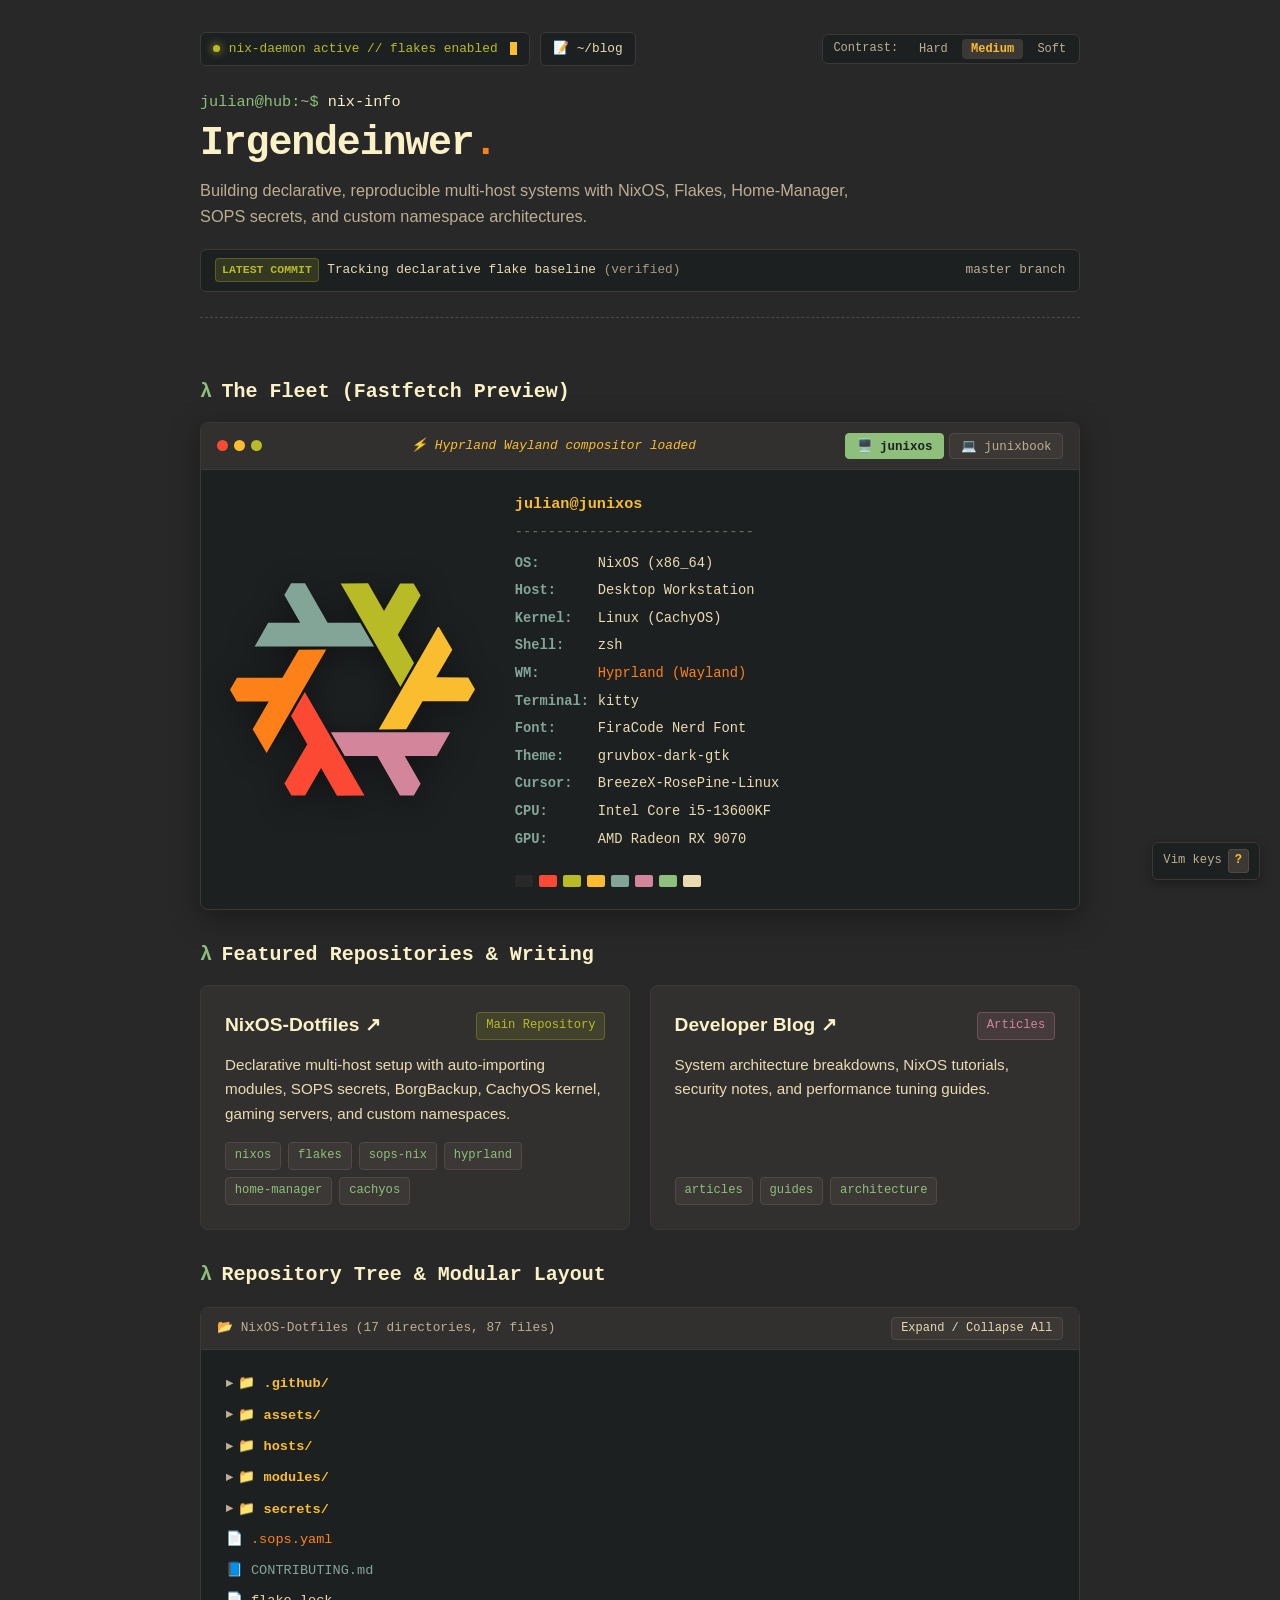
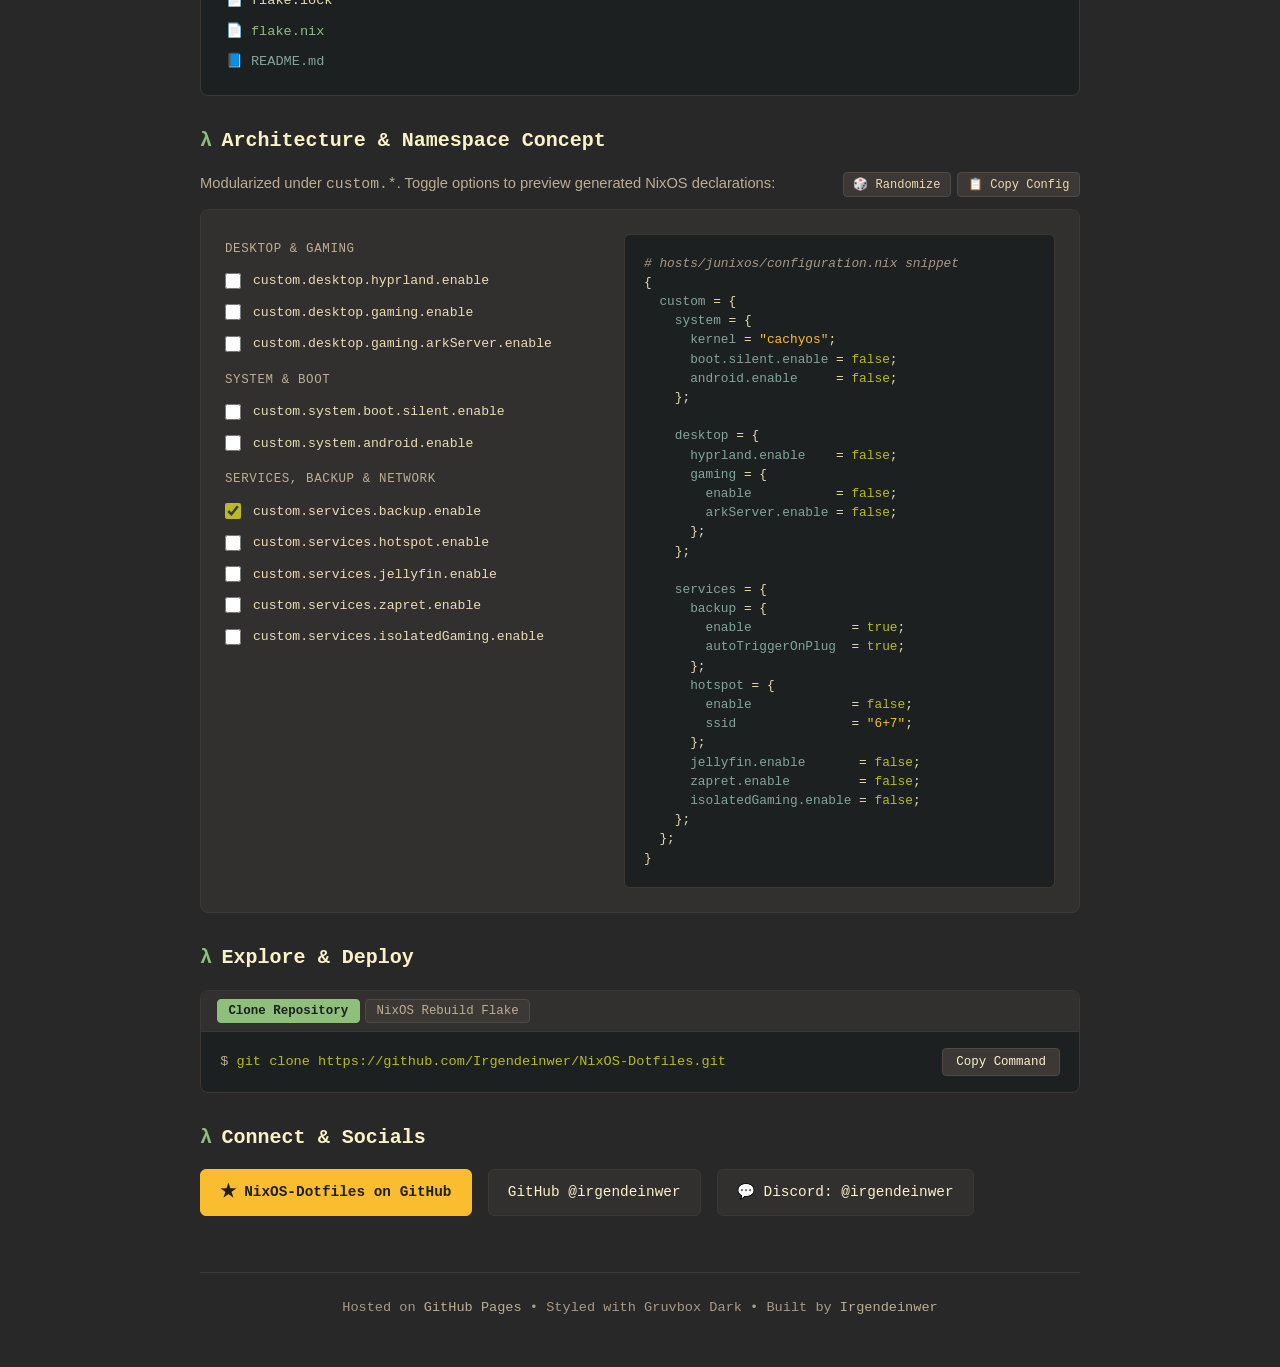
==== commit c4e3f8ac: "feat: modularize codebase, sync dotfiles tree, add blog system and CachyOS guide" ====
--- a/index.html
+++ b/index.html
@@ -5,14 +5,14 @@
     <meta name="viewport" content="width=device-width, initial-scale=1.0">
     <meta http-equiv="X-UA-Compatible" content="ie=edge">
 
-    <!-- Dynamic Browser Theme Color for Mobile/Desktop Chrome & Safari -->
+    <!-- Dynamic Browser Theme Color -->
     <meta name="theme-color" content="#282828" id="meta-theme-color">
 
     <!-- Primary SEO Metadata -->
     <title>Irgendeinwer | NixOS Dotfiles &amp; Developer Hub</title>
     <meta name="title" content="Irgendeinwer | NixOS Dotfiles &amp; Developer Hub">
-    <meta name="description" content="Declarative multi-host NixOS dotfiles (junixos &amp; junixbook) powered by Flakes, Home-Manager, Hyprland, and custom namespace architectures.">
-    <meta name="keywords" content="irgendeinwer, NixOS, dotfiles, junixos, junixbook, nix-flakes, home-manager, hyprland, CachyOS, gruvbox, zsh, kitty, zapret, RX 9070">
+    <meta name="description" content="Declarative multi-host NixOS dotfiles (junixos &amp; junixbook) powered by Flakes, Home-Manager, Hyprland, SOPS secrets, and custom namespace architectures.">
+    <meta name="keywords" content="irgendeinwer, NixOS, dotfiles, junixos, junixbook, nix-flakes, home-manager, hyprland, sops-nix, borgbackup, CachyOS, gruvbox, zsh, kitty, zapret, RX 9070">
     <meta name="author" content="Irgendeinwer">
     <meta name="robots" content="index, follow">
     <link rel="canonical" href="https://irgendeinwer.github.io/">
@@ -26,7 +26,7 @@
     <meta property="og:type" content="website">
     <meta property="og:url" content="https://irgendeinwer.github.io/">
     <meta property="og:title" content="Irgendeinwer | NixOS Dotfiles &amp; Developer Hub">
-    <meta property="og:description" content="Modular Flake-based NixOS setup featuring custom namespaces, Hyprland, gaming modules, and multi-machine fleet configurations.">
+    <meta property="og:description" content="Modular Flake-based NixOS setup featuring custom namespaces, SOPS secrets, BorgBackup, Hyprland, gaming modules, and multi-machine fleet configurations.">
     <meta property="og:site_name" content="Irgendeinwer">
     <meta property="og:image" content="https://irgendeinwer.github.io/assets/og-image.png">
     <meta property="og:image:type" content="image/png">
@@ -56,7 +56,7 @@
             "https://discord.com/users/775352250209796106"
           ],
           "jobTitle": "Systems & Linux Developer",
-          "knowsAbout": ["NixOS", "Nix Flakes", "Home-Manager", "Linux", "Hyprland", "Neovim"]
+          "knowsAbout": ["NixOS", "Nix Flakes", "Home-Manager", "Linux", "Hyprland", "Neovim", "SOPS", "BorgBackup"]
         },
         {
           "@type": "SoftwareSourceCode",
@@ -73,1049 +73,31 @@
     }
     </script>
 
-    <!-- Gruvbox Dark Theme Stylesheet -->
-    <style>
-        :root {
-            /* Gruvbox Dark Palette */
-            --bg-hard: #1d2021;
-            --bg: #282828;
-            --bg-soft: #32302f;
-            --bg-card: #3c3836;
-            --bg-hover: #504945;
-
-            --fg-0: #fbf1c7;
-            --fg-1: #ebdbb2;
-            --fg-4: #a89984;
-            --gray: #928374;
-
-            --red: #fb4934;
-            --green: #b8bb26;
-            --yellow: #fabd2f;
-            --blue: #83a598;
-            --purple: #d3869b;
-            --aqua: #8ec07c;
-            --orange: #fe8019;
-
-            --font-mono: 'JetBrains Mono', 'Fira Code', 'FiraCode Nerd Font', 'Cascadia Code', monospace;
-            --font-sans: -apple-system, BlinkMacSystemFont, "Segoe UI", Roboto, Helvetica, Arial, sans-serif;
-        }
-
-        /* Contrast Modes */
-        body[data-contrast="hard"] { --bg: var(--bg-hard); }
-        body[data-contrast="soft"] { --bg: var(--bg-soft); }
-
-        * {
-            box-sizing: border-box;
-            margin: 0;
-            padding: 0;
-        }
-
-        body {
-            background-color: var(--bg);
-            color: var(--fg-1);
-            font-family: var(--font-sans);
-            line-height: 1.6;
-            padding: 0 1.5rem;
-            display: flex;
-            flex-direction: column;
-            align-items: center;
-            min-height: 100vh;
-            transition: background-color 0.2s ease, color 0.2s ease;
-        }
-
-        /* Accessible Focus Outline */
-        a:focus-visible, button:focus-visible, input:focus-visible, summary:focus-visible {
-            outline: 2px solid var(--yellow);
-            outline-offset: 3px;
-        }
-
-        .container {
-            max-width: 880px;
-            width: 100%;
-            display: flex;
-            flex-direction: column;
-            padding: 2rem 0 1rem;
-        }
-
-        /* Terminal Cursor Blink */
-        .cursor-blink {
-            display: inline-block;
-            width: 7px;
-            height: 13px;
-            vertical-align: -1px;
-            background-color: var(--yellow);
-            animation: cursor-blink 1s step-end infinite;
-            margin-left: 4px;
-        }
-
-        @keyframes cursor-blink {
-            0%, 100% { opacity: 1; }
-            50% { opacity: 0; }
-        }
-
-        /* Top Nav & Contrast Switcher */
-        .top-nav {
-            display: flex;
-            justify-content: space-between;
-            align-items: center;
-            margin-bottom: 1.5rem;
-            font-family: var(--font-mono);
-            font-size: 0.85rem;
-            color: var(--fg-4);
-            flex-wrap: wrap;
-            gap: 0.8rem;
-        }
-
-        .nav-status {
-            display: inline-flex;
-            align-items: center;
-            gap: 0.55rem;
-            background: var(--bg-hard);
-            border: 1px solid var(--bg-card);
-            padding: 0.35rem 0.75rem;
-            border-radius: 6px;
-            font-family: var(--font-mono);
-            font-size: 0.8rem;
-            color: var(--green);
-            white-space: nowrap;
-        }
-
-        .status-indicator {
-            width: 7px;
-            height: 7px;
-            background-color: var(--green);
-            border-radius: 50%;
-            box-shadow: 0 0 8px var(--green);
-        }
-
-        .contrast-switcher {
-            display: flex;
-            align-items: center;
-            gap: 0.35rem;
-            background: var(--bg-hard);
-            padding: 0.25rem;
-            border-radius: 6px;
-            border: 1px solid var(--bg-card);
-        }
-
-        .contrast-label {
-            font-size: 0.75rem;
-            padding: 0 0.4rem;
-            color: var(--fg-4);
-        }
-
-        .contrast-btn {
-            background: transparent;
-            border: none;
-            color: var(--fg-4);
-            font-family: var(--font-mono);
-            font-size: 0.75rem;
-            padding: 0.2rem 0.55rem;
-            border-radius: 4px;
-            cursor: pointer;
-            transition: all 0.15s ease;
-        }
-
-        .contrast-btn:hover {
-            color: var(--fg-0);
-        }
-
-        .contrast-btn.active {
-            background: var(--bg-card);
-            color: var(--yellow);
-            font-weight: bold;
-        }
-
-        /* Header */
-        header {
-            margin-bottom: 1.8rem;
-            border-bottom: 1px dashed var(--bg-hover);
-            padding-bottom: 1.6rem;
-        }
-
-        .prompt-line {
-            font-family: var(--font-mono);
-            font-size: 0.95rem;
-            color: var(--aqua);
-            margin-bottom: 0.35rem;
-        }
-
-        .prompt-line .path { color: var(--fg-4); }
-        .prompt-line .cmd { color: var(--fg-0); }
-
-        h1 {
-            font-family: var(--font-mono);
-            font-size: 2.6rem;
-            color: var(--fg-0);
-            letter-spacing: -0.03em;
-            line-height: 1.15;
-            margin-bottom: 0.6rem;
-            display: flex;
-            align-items: center;
-        }
-
-        h1 .accent {
-            color: var(--orange);
-        }
-
-        .lead {
-            font-size: 1.02rem;
-            color: var(--fg-4);
-            max-width: 680px;
-        }
-
-        /* Live Git Commit Banner */
-        .git-status-bar {
-            margin-top: 1.2rem;
-            background: var(--bg-hard);
-            border: 1px solid var(--bg-card);
-            border-radius: 6px;
-            padding: 0.55rem 0.85rem;
-            font-family: var(--font-mono);
-            font-size: 0.8rem;
-            color: var(--fg-4);
-            display: flex;
-            align-items: center;
-            justify-content: space-between;
-            flex-wrap: wrap;
-            gap: 0.5rem;
-        }
-
-        .git-status-left {
-            display: flex;
-            align-items: center;
-            gap: 0.5rem;
-        }
-
-        .git-badge {
-            background: rgba(184, 187, 38, 0.15);
-            color: var(--green);
-            border: 1px solid rgba(184, 187, 38, 0.3);
-            border-radius: 4px;
-            padding: 0.1rem 0.4rem;
-            font-size: 0.72rem;
-            font-weight: 600;
-        }
-
-        .git-msg {
-            color: var(--fg-1);
-        }
-
-        .git-msg a {
-            color: var(--yellow);
-            text-decoration: none;
-        }
-        .git-msg a:hover {
-            text-decoration: underline;
-        }
-
-        /* Section Headings */
-        h2 {
-            font-size: 1.25rem;
-            color: var(--fg-0);
-            font-family: var(--font-mono);
-            margin: 1.8rem 0 0.9rem;
-            display: flex;
-            align-items: center;
-            gap: 0.6rem;
-        }
-
-        h2::before {
-            content: "λ";
-            color: var(--aqua);
-            font-weight: bold;
-        }
-
-        /* Fastfetch Terminal Container */
-        .terminal-card {
-            background: var(--bg-hard);
-            border: 1px solid var(--bg-card);
-            border-radius: 8px;
-            overflow: hidden;
-            box-shadow: 0 8px 30px rgba(0, 0, 0, 0.35);
-        }
-
-        .terminal-header {
-            background: var(--bg-soft);
-            padding: 0.6rem 1rem;
-            display: flex;
-            align-items: center;
-            justify-content: space-between;
-            border-bottom: 1px solid var(--bg-card);
-            flex-wrap: wrap;
-            gap: 0.5rem;
-        }
-
-        .terminal-dots {
-            display: flex;
-            gap: 6px;
-        }
-
-        .dot {
-            width: 11px;
-            height: 11px;
-            border-radius: 50%;
-        }
-        .dot.red { background-color: var(--red); }
-        .dot.yellow { background-color: var(--yellow); }
-        .dot.green { background-color: var(--green); }
-
-        .terminal-quote {
-            font-family: var(--font-mono);
-            font-size: 0.8rem;
-            color: var(--yellow);
-            font-style: italic;
-        }
-
-        .host-tabs {
-            display: flex;
-            gap: 0.35rem;
-        }
-
-        .tab-btn {
-            background: var(--bg-card);
-            color: var(--fg-4);
-            border: 1px solid var(--bg-hover);
-            padding: 0.25rem 0.65rem;
-            font-family: var(--font-mono);
-            font-size: 0.78rem;
-            border-radius: 4px;
-            cursor: pointer;
-            transition: all 0.15s ease;
-        }
-
-        .tab-btn.active {
-            background: var(--aqua);
-            color: var(--bg-hard);
-            border-color: var(--aqua);
-            font-weight: bold;
-        }
-
-        /* Fastfetch Responsive Layout */
-        .terminal-body {
-            padding: 1.4rem 1.8rem;
-            display: flex;
-            align-items: center;
-            gap: 2.5rem;
-            font-family: var(--font-mono);
-            font-size: 0.86rem;
-        }
-
-        @media (max-width: 680px) {
-            .terminal-body {
-                flex-direction: column;
-                align-items: center;
-                gap: 1.5rem;
-                padding: 1.2rem;
-            }
-            .nix-logo {
-                width: 170px !important;
-                height: 170px !important;
-            }
-        }
-
-        /* Interactive Large Rainbow Nix Logo */
-        .nix-logo {
-            width: 245px;
-            height: 245px;
-            flex-shrink: 0;
-            cursor: pointer;
-            user-select: none;
-            transform-origin: center;
-            transform: rotate(0deg);
-            transition: transform 0.65s cubic-bezier(0.34, 1.56, 0.64, 1), filter 0.3s ease;
-            filter: drop-shadow(0 6px 16px rgba(0, 0, 0, 0.45));
-        }
-
-        .nix-logo:hover {
-            filter: drop-shadow(0 0 22px rgba(184, 187, 38, 0.55));
-        }
-
-        .fetch-specs {
-            display: flex;
-            flex-direction: column;
-            gap: 0.35rem;
-            width: 100%;
-        }
-
-        .fetch-header {
-            color: var(--yellow);
-            font-weight: bold;
-            font-size: 0.95rem;
-        }
-
-        .fetch-divider {
-            color: var(--fg-4);
-            margin-bottom: 0.2rem;
-            opacity: 0.5;
-        }
-
-        .spec-line {
-            display: flex;
-            gap: 0.5rem;
-            flex-wrap: wrap;
-        }
-
-        .spec-key {
-            color: var(--blue);
-            font-weight: 600;
-            min-width: 75px;
-        }
-
-        .spec-val {
-            color: var(--fg-1);
-        }
-
-        .spec-val.accent {
-            color: var(--orange);
-        }
-
-        /* Fastfetch Terminal Color Palette Bar */
-        .fetch-palette {
-            display: flex;
-            gap: 6px;
-            margin-top: 0.65rem;
-            padding-top: 0.5rem;
-        }
-
-        .palette-block {
-            width: 18px;
-            height: 12px;
-            border-radius: 2px;
-            transition: transform 0.15s ease;
-        }
-
-        .palette-block:hover {
-            transform: scaleY(1.4);
-        }
-
-        /* Repositories Cards */
-        .grid-2 {
-            display: grid;
-            grid-template-columns: repeat(auto-fit, minmax(280px, 1fr));
-            gap: 1.2rem;
-        }
-
-        .card {
-            background: var(--bg-soft);
-            border: 1px solid var(--bg-card);
-            border-radius: 8px;
-            padding: 1.5rem;
-            transition: transform 0.2s ease, border-color 0.2s ease, box-shadow 0.2s ease;
-            position: relative;
-        }
-
-        .card:hover {
-            border-color: var(--yellow);
-            transform: translateY(-2px);
-            box-shadow: 0 6px 20px rgba(0, 0, 0, 0.4);
-        }
-
-        .card-header {
-            display: flex;
-            justify-content: space-between;
-            align-items: center;
-            margin-bottom: 0.75rem;
-        }
-
-        .card-title {
-            font-size: 1.2rem;
-            font-weight: 600;
-            color: var(--fg-0);
-        }
-
-        .card-title a {
-            color: inherit;
-            text-decoration: none;
-        }
-
-        .card-title a:hover {
-            color: var(--orange);
-        }
-
-        .card-desc {
-            color: var(--fg-1);
-            font-size: 0.95rem;
-            margin-bottom: 1rem;
-        }
-
-        /* Tags */
-        .tag-list {
-            display: flex;
-            flex-wrap: wrap;
-            gap: 0.45rem;
-        }
-
-        .tag {
-            font-family: var(--font-mono);
-            font-size: 0.76rem;
-            padding: 0.2rem 0.55rem;
-            border-radius: 4px;
-            background: var(--bg-card);
-            color: var(--aqua);
-            border: 1px solid var(--bg-hover);
-        }
-
-        .tag.accent {
-            color: var(--orange);
-            background: rgba(254, 128, 25, 0.12);
-            border-color: rgba(254, 128, 25, 0.3);
-        }
-
-        .tag.green {
-            color: var(--green);
-            background: rgba(184, 187, 38, 0.12);
-            border-color: rgba(184, 187, 38, 0.3);
-        }
-
-        /* Repository Directory Tree Component */
-        .tree-container {
-            background: var(--bg-hard);
-            border: 1px solid var(--bg-card);
-            border-radius: 8px;
-            margin-top: 1rem;
-            overflow: hidden;
-            font-family: var(--font-mono);
-            font-size: 0.85rem;
-        }
-
-        .tree-header {
-            background: var(--bg-soft);
-            padding: 0.6rem 1rem;
-            display: flex;
-            justify-content: space-between;
-            align-items: center;
-            border-bottom: 1px solid var(--bg-card);
-            color: var(--fg-4);
-            font-size: 0.8rem;
-        }
-
-        .tree-body {
-            padding: 1rem 1.25rem;
-            max-height: 480px;
-            overflow-y: auto;
-        }
-
-        .tree-branch {
-            list-style: none;
-            padding-left: 1.2rem;
-            border-left: 1px solid var(--bg-card);
-            margin: 0.2rem 0 0.2rem 0.4rem;
-        }
-
-        .tree-root {
-            list-style: none;
-            padding-left: 0;
-            margin: 0;
-        }
-
-        .tree-item {
-            margin: 0.3rem 0;
-        }
-
-        .tree-folder summary {
-            cursor: pointer;
-            color: var(--yellow);
-            font-weight: 600;
-            display: inline-flex;
-            align-items: center;
-            gap: 0.35rem;
-            user-select: none;
-            padding: 0.15rem 0.3rem;
-            border-radius: 4px;
-            transition: background 0.15s ease;
-        }
-
-        .tree-folder summary:hover {
-            background: var(--bg-card);
-            color: var(--fg-0);
-        }
-
-        .tree-folder summary::marker, .tree-folder summary::-webkit-details-marker {
-            display: none;
-        }
-
-        .tree-folder summary::before {
-            content: "▸";
-            color: var(--fg-4);
-            font-size: 0.8rem;
-            display: inline-block;
-            transition: transform 0.15s ease;
-        }
-
-        .tree-folder[open] > summary::before {
-            transform: rotate(90deg);
-            color: var(--yellow);
-        }
-
-        .tree-file {
-            color: var(--fg-1);
-            display: flex;
-            align-items: center;
-            gap: 0.45rem;
-            padding: 0.12rem 0.3rem;
-            border-radius: 4px;
-        }
-
-        .tree-file:hover {
-            background: var(--bg-soft);
-        }
-
-        .tree-file-nix { color: var(--aqua); }
-        .tree-file-doc { color: var(--blue); }
-        .tree-file-media { color: var(--purple); }
-
-        .btn-tree-toggle {
-            background: var(--bg-card);
-            border: 1px solid var(--bg-hover);
-            color: var(--fg-1);
-            font-family: var(--font-mono);
-            font-size: 0.75rem;
-            padding: 0.2rem 0.6rem;
-            border-radius: 4px;
-            cursor: pointer;
-        }
-        .btn-tree-toggle:hover {
-            background: var(--bg-hover);
-            color: var(--yellow);
-        }
-
-        /* Interactive Namespace Builder Widget */
-        .playground-header {
-            display: flex;
-            justify-content: space-between;
-            align-items: center;
-            margin-bottom: 0.75rem;
-            flex-wrap: wrap;
-            gap: 0.5rem;
-        }
-
-        .playground-actions {
-            display: flex;
-            gap: 0.4rem;
-        }
-
-        .btn-action {
-            background: var(--bg-card);
-            color: var(--fg-1);
-            border: 1px solid var(--bg-hover);
-            font-family: var(--font-mono);
-            font-size: 0.75rem;
-            padding: 0.25rem 0.6rem;
-            border-radius: 4px;
-            cursor: pointer;
-            transition: all 0.15s ease;
-        }
-
-        .btn-action:hover {
-            background: var(--yellow);
-            color: var(--bg-hard);
-            border-color: var(--yellow);
-            font-weight: bold;
-        }
-
-        .playground-container {
-            background: var(--bg-soft);
-            border: 1px solid var(--bg-card);
-            border-radius: 8px;
-            padding: 1.5rem;
-            display: grid;
-            grid-template-columns: 1fr 1.15fr;
-            gap: 1.5rem;
-        }
-
-        @media (max-width: 780px) {
-            .playground-container {
-                grid-template-columns: 1fr;
-            }
-        }
-
-        .toggles-panel {
-            display: flex;
-            flex-direction: column;
-            gap: 0.65rem;
-        }
-
-        .toggle-group-title {
-            font-family: var(--font-mono);
-            font-size: 0.78rem;
-            color: var(--fg-4);
-            text-transform: uppercase;
-            letter-spacing: 0.05em;
-            margin-top: 0.4rem;
-        }
-
-        .toggle-item {
-            display: flex;
-            align-items: center;
-            gap: 0.75rem;
-            cursor: pointer;
-            font-family: var(--font-mono);
-            font-size: 0.82rem;
-            color: var(--fg-1);
-            user-select: none;
-        }
-
-        .toggle-item input[type="checkbox"] {
-            accent-color: var(--green);
-            width: 16px;
-            height: 16px;
-            cursor: pointer;
-        }
-
-        .live-code-preview {
-            background: var(--bg-hard);
-            border: 1px solid var(--bg-card);
-            border-radius: 6px;
-            padding: 1.2rem;
-            font-family: var(--font-mono);
-            font-size: 0.8rem;
-            color: var(--fg-1);
-            overflow-x: auto;
-            display: flex;
-            flex-direction: column;
-            justify-content: center;
-            line-height: 1.5;
-        }
-
-        .code-nix-key { color: var(--blue); }
-        .code-nix-val { color: var(--green); }
-        .code-nix-str { color: var(--yellow); }
-        .code-nix-comment { color: var(--gray); font-style: italic; }
-
-        /* Unified Flake & Clone Commands Box */
-        .cmd-terminal {
-            background: var(--bg-hard);
-            border: 1px solid var(--bg-card);
-            border-radius: 8px;
-            margin-top: 1rem;
-            overflow: hidden;
-        }
-
-        .cmd-header {
-            background: var(--bg-soft);
-            padding: 0.5rem 1rem;
-            display: flex;
-            justify-content: space-between;
-            align-items: center;
-            border-bottom: 1px solid var(--bg-card);
-            flex-wrap: wrap;
-            gap: 0.5rem;
-        }
-
-        .cmd-tabs {
-            display: flex;
-            gap: 0.35rem;
-        }
-
-        .cmd-tab-btn {
-            background: var(--bg-card);
-            color: var(--fg-4);
-            border: 1px solid var(--bg-hover);
-            padding: 0.25rem 0.65rem;
-            font-family: var(--font-mono);
-            font-size: 0.78rem;
-            border-radius: 4px;
-            cursor: pointer;
-            transition: all 0.15s ease;
-        }
-
-        .cmd-tab-btn.active {
-            background: var(--aqua);
-            color: var(--bg-hard);
-            border-color: var(--aqua);
-            font-weight: bold;
-        }
-
-        .cmd-body {
-            padding: 1rem 1.2rem;
-            display: flex;
-            justify-content: space-between;
-            align-items: center;
-            font-family: var(--font-mono);
-            font-size: 0.85rem;
-            gap: 1rem;
-            flex-wrap: wrap;
-        }
-
-        .cmd-text {
-            color: var(--green);
-            overflow-x: auto;
-            word-break: break-all;
-        }
-
-        .cmd-text::before {
-            content: "$ ";
-            color: var(--fg-4);
-        }
-
-        .btn-copy-small {
-            background: var(--bg-card);
-            color: var(--fg-0);
-            border: 1px solid var(--bg-hover);
-            padding: 0.4rem 0.8rem;
-            font-family: var(--font-mono);
-            font-size: 0.78rem;
-            border-radius: 4px;
-            cursor: pointer;
-            transition: all 0.15s ease;
-            white-space: nowrap;
-        }
-
-        .btn-copy-small:hover {
-            background: var(--yellow);
-            color: var(--bg-hard);
-            border-color: var(--yellow);
-            font-weight: bold;
-        }
-
-        /* Connect / Links */
-        .links-group {
-            display: flex;
-            gap: 1rem;
-            flex-wrap: wrap;
-        }
-
-        .btn {
-            display: inline-flex;
-            align-items: center;
-            gap: 0.5rem;
-            background: var(--bg-soft);
-            color: var(--fg-0);
-            border: 1px solid var(--bg-card);
-            padding: 0.7rem 1.2rem;
-            border-radius: 6px;
-            font-family: var(--font-mono);
-            font-size: 0.9rem;
-            text-decoration: none;
-            cursor: pointer;
-            transition: all 0.15s ease;
-        }
-
-        .btn:hover {
-            border-color: var(--yellow);
-            color: var(--yellow);
-            transform: translateY(-2px);
-        }
-
-        .btn-primary {
-            background: var(--yellow);
-            color: var(--bg-hard);
-            border-color: var(--yellow);
-            font-weight: bold;
-        }
-
-        .btn-primary:hover {
-            background: var(--orange);
-            border-color: var(--orange);
-            color: var(--bg-hard);
-        }
-
-        .btn-icon-star {
-            color: var(--bg-hard);
-            font-size: 1.1rem;
-            line-height: 1;
-            font-weight: 900;
-        }
-
-        .btn-discord:hover {
-            border-color: #7289da;
-            color: #7289da;
-        }
-
-        /* Floating Particles */
-        .particle {
-            position: fixed;
-            pointer-events: none;
-            font-family: var(--font-mono);
-            font-weight: bold;
-            z-index: 9999;
-            animation: floatUp 0.9s cubic-bezier(0.22, 1, 0.36, 1) forwards;
-        }
-
-        @keyframes floatUp {
-            0% {
-                opacity: 1;
-                transform: translate(0, 0) scale(1.2);
-            }
-            100% {
-                opacity: 0;
-                transform: translate(var(--tx), var(--ty)) scale(0.4);
-            }
-        }
-
-        /* Modern Gruvbox Toast Notification */
-        #toast {
-            position: fixed;
-            bottom: 24px;
-            left: 50%;
-            transform: translate(-50%, 30px) scale(0.92);
-            background: rgba(30, 32, 33, 0.96);
-            backdrop-filter: blur(12px);
-            -webkit-backdrop-filter: blur(12px);
-            border: 1px solid var(--yellow);
-            color: var(--fg-0);
-            font-family: var(--font-mono);
-            font-size: 0.84rem;
-            padding: 0.65rem 1.1rem;
-            border-radius: 8px;
-            box-shadow: 0 10px 30px rgba(0, 0, 0, 0.5);
-            pointer-events: none;
-            opacity: 0;
-            visibility: hidden;
-            z-index: 1000;
-            display: flex;
-            align-items: center;
-            gap: 0.6rem;
-            transition: opacity 0.25s ease, transform 0.3s cubic-bezier(0.175, 0.885, 0.32, 1.275), visibility 0.25s ease;
-        }
-
-        #toast.show {
-            opacity: 1;
-            visibility: visible;
-            transform: translate(-50%, 0) scale(1);
-        }
-
-        #toast-icon {
-            color: var(--yellow);
-            font-weight: bold;
-        }
-
-        /* Vim Cheat Sheet Badge (Bottom Right) */
-        .kbd-hint {
-            position: fixed;
-            bottom: 20px;
-            right: 20px;
-            background: var(--bg-hard);
-            border: 1px solid var(--bg-card);
-            color: var(--fg-4);
-            font-family: var(--font-mono);
-            font-size: 0.76rem;
-            padding: 0.35rem 0.65rem;
-            border-radius: 6px;
-            cursor: pointer;
-            display: flex;
-            align-items: center;
-            gap: 0.4rem;
-            z-index: 90;
-            transition: all 0.2s ease;
-            box-shadow: 0 4px 12px rgba(0, 0, 0, 0.3);
-        }
-
-        .kbd-hint:hover {
-            color: var(--yellow);
-            border-color: var(--yellow);
-            transform: translateY(-2px);
-        }
-
-        .kbd-key {
-            background: var(--bg-card);
-            color: var(--yellow);
-            padding: 0.1rem 0.35rem;
-            border-radius: 3px;
-            border: 1px solid var(--bg-hover);
-            font-weight: bold;
-        }
-
-        /* Neovim Style Cheat Sheet Modal */
-        .modal-overlay {
-            position: fixed;
-            inset: 0;
-            background: rgba(0, 0, 0, 0.7);
-            backdrop-filter: blur(4px);
-            z-index: 2000;
-            display: flex;
-            align-items: center;
-            justify-content: center;
-            opacity: 0;
-            pointer-events: none;
-            transition: opacity 0.2s ease;
-        }
-
-        .modal-overlay.active {
-            opacity: 1;
-            pointer-events: auto;
-        }
-
-        .modal-box {
-            background: var(--bg-hard);
-            border: 1px solid var(--yellow);
-            border-radius: 8px;
-            width: 90%;
-            max-width: 440px;
-            box-shadow: 0 12px 40px rgba(0,0,0,0.6);
-            overflow: hidden;
-            font-family: var(--font-mono);
-        }
-
-        .modal-header {
-            background: var(--bg-soft);
-            padding: 0.6rem 1rem;
-            border-bottom: 1px solid var(--bg-card);
-            display: flex;
-            justify-content: space-between;
-            align-items: center;
-            font-size: 0.85rem;
-            color: var(--yellow);
-        }
-
-        .modal-body {
-            padding: 1.2rem;
-            display: flex;
-            flex-direction: column;
-            gap: 0.6rem;
-            font-size: 0.82rem;
-            color: var(--fg-1);
-        }
-
-        .modal-row {
-            display: flex;
-            justify-content: space-between;
-            align-items: center;
-            border-bottom: 1px dashed var(--bg-card);
-            padding-bottom: 0.35rem;
-        }
-
-        /* Footer */
-        footer {
-            width: 100%;
-            max-width: 880px;
-            margin-top: 3.5rem;
-            padding-top: 1.5rem;
-            padding-bottom: 2rem;
-            border-top: 1px solid var(--bg-card);
-            text-align: center;
-            font-size: 0.85rem;
-            color: var(--gray);
-            font-family: var(--font-mono);
-        }
-
-        footer a {
-            color: var(--fg-4);
-            text-decoration: none;
-        }
-
-        footer a:hover {
-            color: var(--yellow);
-            text-decoration: underline;
-        }
-    </style>
+    <!-- Modular CSS Stylesheets -->
+    <link rel="stylesheet" href="css/variables.css">
+    <link rel="stylesheet" href="css/main.css">
+    <link rel="stylesheet" href="css/components.css">
 </head>
 <body data-contrast="medium">
 
     <div class="container">
         <!-- Top Nav & Contrast Switcher -->
         <nav class="top-nav" aria-label="Quick Settings">
-            <div class="nav-status">
-                <span class="status-indicator" aria-hidden="true"></span>
-                <span>nix-daemon active // flakes enabled</span>
-                <span class="cursor-blink" aria-hidden="true"></span>
+            <div class="nav-links">
+                <div class="nav-status">
+                    <span class="status-indicator" aria-hidden="true"></span>
+                    <span>nix-daemon active // flakes enabled</span>
+                    <span class="cursor-blink" aria-hidden="true"></span>
+                </div>
+                <a href="blog/" class="nav-pill" title="Read technical write-ups and system notes">
+                    <span>📝 ~/blog</span>
+                </a>
             </div>
             <div class="contrast-switcher" role="group" aria-label="Background Contrast Modes">
                 <span class="contrast-label">Contrast:</span>
-                <button class="contrast-btn" onclick="setContrast('hard')">Hard</button>
-                <button class="contrast-btn active" onclick="setContrast('medium')">Medium</button>
-                <button class="contrast-btn" onclick="setContrast('soft')">Soft</button>
+                <button class="contrast-btn" onclick="setContrast('hard')" aria-label="Set contrast to Hard mode">Hard</button>
+                <button class="contrast-btn active" onclick="setContrast('medium')" aria-label="Set contrast to Medium mode">Medium</button>
+                <button class="contrast-btn" onclick="setContrast('soft')" aria-label="Set contrast to Soft mode">Soft</button>
             </div>
         </nav>
 
@@ -1124,7 +106,7 @@
             <div class="prompt-line">julian@hub:<span class="path">~</span>$ <span class="cmd">nix-info</span></div>
             <h1>Irgendeinwer<span class="accent">.</span></h1>
             <p class="lead">
-                Building declarative, reproducible multi-host systems with NixOS, Flakes, Home-Manager, and custom namespace architectures.
+                Building declarative, reproducible multi-host systems with NixOS, Flakes, Home-Manager, SOPS secrets, and custom namespace architectures.
             </p>
 
             <!-- Live GitHub Commit Status Banner -->
@@ -1149,13 +131,13 @@
                     </div>
                     <span class="terminal-quote">⚡ <span id="nix-quote">Hyprland Wayland compositor loaded</span></span>
                     <div class="host-tabs" role="tablist" aria-label="Fleet Machines">
-                        <button class="tab-btn active" id="tab-junixos" role="tab" aria-selected="true" onclick="switchHost('junixos')">🖥️ junixos</button>
-                        <button class="tab-btn" id="tab-junixbook" role="tab" aria-selected="false" onclick="switchHost('junixbook')">💻 junixbook</button>
+                        <button class="tab-btn active" id="tab-junixos" role="tab" aria-selected="true" aria-controls="specs-container" onclick="switchHost('junixos')">🖥️ junixos</button>
+                        <button class="tab-btn" id="tab-junixbook" role="tab" aria-selected="false" aria-controls="specs-container" onclick="switchHost('junixbook')">💻 junixbook</button>
                     </div>
                 </div>
                 <div class="terminal-body">
                     <!-- Clean Vector Rainbow NixOS Snowflake (Interactive Easter Egg) -->
-                    <svg class="nix-logo" id="snowflake-btn" viewBox="0 0 24 24" onclick="triggerSnowflakeEgg(event)" title="Click me for a Nix fortune! (or press 's')" role="img" aria-label="NixOS Snowflake">
+                    <svg class="nix-logo" id="snowflake-btn" viewBox="0 0 24 24" onclick="triggerSnowflakeEgg(event)" onkeydown="if(event.key==='Enter'||event.key===' ')triggerSnowflakeEgg(event)" tabindex="0" role="button" title="Click me for a Nix fortune! (or press 's')" aria-label="Interactive NixOS Snowflake (Click or press 's' for fortunes)">
                         <!-- Arm 1 (Top Left): Aqua -->
                         <path d="M7.352 1.592l-1.364.002L5.32 2.75l1.557 2.713-3.137-.008-1.32 2.34H14.11l-1.353-2.332-3.192-.006-2.214-3.865z" fill="#83a598"/>
                         <!-- Arm 2 (Top Right): Green -->
@@ -1171,14 +153,14 @@
                     </svg>
                     
                     <!-- Dynamic Fastfetch Specs -->
-                    <div class="fetch-specs" id="specs-container"></div>
+                    <div class="fetch-specs" id="specs-container" role="tabpanel" aria-live="polite"></div>
                 </div>
             </div>
         </section>
 
-        <!-- Featured Projects Section -->
+        <!-- Featured Projects & Blog Section -->
         <section aria-labelledby="repos-section">
-            <h2 id="repos-section">Featured Repositories</h2>
+            <h2 id="repos-section">Featured Repositories &amp; Writing</h2>
             <div class="grid-2">
                 <article class="card">
                     <div class="card-header">
@@ -1190,49 +172,79 @@
                         <span class="tag green">Main Repository</span>
                     </div>
                     <p class="card-desc">
-                        Declarative multi-host setup with auto-importing modules, CachyOS kernel, gaming servers, zapret, and custom namespaces.
+                        Declarative multi-host setup with auto-importing modules, SOPS secrets, BorgBackup, CachyOS kernel, gaming servers, and custom namespaces.
                     </p>
                     <div class="tag-list">
                         <span class="tag">nixos</span>
                         <span class="tag">flakes</span>
+                        <span class="tag">sops-nix</span>
                         <span class="tag">hyprland</span>
                         <span class="tag">home-manager</span>
                         <span class="tag">cachyos</span>
-                        <span class="tag">nixvim</span>
                     </div>
                 </article>
 
                 <article class="card">
                     <div class="card-header">
                         <h3 class="card-title">
-                            <a href="https://github.com/irgendeinwer" target="_blank" rel="noopener noreferrer">
-                                GitHub Profile ↗
+                            <a href="blog/">
+                                Developer Blog ↗
                             </a>
                         </h3>
-                        <span class="tag">Developer Hub</span>
+                        <span class="tag purple">Articles</span>
                     </div>
                     <p class="card-desc">
-                        Explore public contributions, dotfiles, system experiments, and developer activity.
+                        System architecture breakdowns, NixOS tutorials, security notes, and performance tuning guides.
                     </p>
                     <div class="tag-list">
-                        <span class="tag">open-source</span>
-                        <span class="tag">contributions</span>
-                        <span class="tag">linux</span>
+                        <span class="tag">articles</span>
+                        <span class="tag">guides</span>
+                        <span class="tag">architecture</span>
                     </div>
                 </article>
             </div>
         </section>
 
-        <!-- Collapsible Repository File Tree -->
+        <!-- Collapsible Repository File Tree (Dynamic & Pre-rendered) -->
         <section aria-labelledby="tree-section">
             <h2 id="tree-section">Repository Tree &amp; Modular Layout</h2>
             <div class="tree-container">
                 <div class="tree-header">
-                    <span>📂 NixOS-Dotfiles (16 directories, 78 files)</span>
-                    <button class="btn-tree-toggle" onclick="toggleAllTreeFolders()">Expand / Collapse All</button>
+                    <span id="tree-stats-text">📂 NixOS-Dotfiles (18 directories, 87 files)</span>
+                    <button class="btn-tree-toggle" onclick="toggleAllTreeFolders()" aria-label="Toggle expand and collapse on all repository folders">Expand / Collapse All</button>
                 </div>
                 <div class="tree-body">
-                    <ul class="tree-root">
+                    <ul class="tree-root" id="tree-root-container">
+                        <!-- .github -->
+                        <li class="tree-item">
+                            <details class="tree-folder">
+                                <summary>📁 .github/</summary>
+                                <ul class="tree-branch">
+                                    <li class="tree-item">
+                                        <details class="tree-folder">
+                                            <summary>📁 workflows/</summary>
+                                            <ul class="tree-branch">
+                                                <li class="tree-item tree-file tree-file-config">📄 nix-test.yml</li>
+                                                <li class="tree-item tree-file tree-file-config">📄 nix-update.yml</li>
+                                            </ul>
+                                        </details>
+                                    </li>
+                                </ul>
+                            </details>
+                        </li>
+
+                        <!-- assets -->
+                        <li class="tree-item">
+                            <details class="tree-folder">
+                                <summary>📁 assets/</summary>
+                                <ul class="tree-branch">
+                                    <li class="tree-item tree-file tree-file-media">🎵 atmos.wav</li>
+                                    <li class="tree-item tree-file tree-file-config">🔑 iserv.pem</li>
+                                    <li class="tree-item tree-file tree-file-media">🎵 oal_dflt.wav</li>
+                                </ul>
+                            </details>
+                        </li>
+
                         <!-- hosts -->
                         <li class="tree-item">
                             <details class="tree-folder">
@@ -1292,24 +304,18 @@
                                                     </details>
                                                 </li>
                                                 <li class="tree-item tree-file tree-file-nix">📄 listen.nix</li>
+                                                <li class="tree-item tree-file tree-file-config">📜 listen.sh</li>
                                                 <li class="tree-item tree-file tree-file-nix">📄 mpv.nix</li>
                                                 <li class="tree-item">
                                                     <details class="tree-folder">
                                                         <summary>📁 rofi/</summary>
                                                         <ul class="tree-branch">
-                                                            <li class="tree-item tree-file">📄 gruvbox-material.rasi</li>
+                                                            <li class="tree-item tree-file tree-file-config">📄 gruvbox-material.rasi</li>
                                                             <li class="tree-item tree-file tree-file-nix">📄 rofi.nix</li>
                                                         </ul>
                                                     </details>
                                                 </li>
-                                                <li class="tree-item">
-                                                    <details class="tree-folder">
-                                                        <summary>📁 scripts/</summary>
-                                                        <ul class="tree-branch">
-                                                            <li class="tree-item tree-file">📜 listen.sh</li>
-                                                        </ul>
-                                                    </details>
-                                                </li>
+                                                <li class="tree-item tree-file tree-file-nix">📄 sops.nix</li>
                                                 <li class="tree-item tree-file tree-file-nix">📄 virtual-surround.nix</li>
                                                 <li class="tree-item tree-file tree-file-nix">📄 zsh.nix</li>
                                             </ul>
@@ -1349,6 +355,7 @@
                                                 </li>
                                                 <li class="tree-item tree-file tree-file-nix">📄 pkgs.nix</li>
                                                 <li class="tree-item tree-file tree-file-nix">📄 plymouth.nix</li>
+                                                <li class="tree-item tree-file tree-file-nix">📄 sops.nix</li>
                                                 <li class="tree-item tree-file tree-file-nix">📄 sound.nix</li>
                                                 <li class="tree-item tree-file tree-file-nix">📄 virt.nix</li>
                                             </ul>
@@ -1387,6 +394,7 @@
                                         <details class="tree-folder">
                                             <summary>📁 overlays/</summary>
                                             <ul class="tree-branch">
+                                                <li class="tree-item tree-file tree-file-nix">📄 obs-move-transition.nix</li>
                                                 <li class="tree-item tree-file tree-file-nix">📄 pnpm.nix</li>
                                             </ul>
                                         </details>
@@ -1398,6 +406,7 @@
                                             <summary>📁 services/</summary>
                                             <ul class="tree-branch">
                                                 <li class="tree-item tree-file tree-file-nix">📄 ArchiSteamFarm.nix</li>
+                                                <li class="tree-item tree-file tree-file-nix">📄 backup.nix</li>
                                                 <li class="tree-item tree-file tree-file-nix">📄 hotspot.nix</li>
                                                 <li class="tree-item tree-file tree-file-nix">📄 immich.nix</li>
                                                 <li class="tree-item tree-file tree-file-nix">📄 isolated-gaming.nix</li>
@@ -1416,19 +425,19 @@
                             </details>
                         </li>
 
-                        <!-- assets inside dotfiles repo -->
+                        <!-- secrets -->
                         <li class="tree-item">
                             <details class="tree-folder">
-                                <summary>📁 assets/</summary>
+                                <summary>📁 secrets/</summary>
                                 <ul class="tree-branch">
-                                    <li class="tree-item tree-file tree-file-media">🎵 atmos.wav</li>
-                                    <li class="tree-item tree-file">🔑 iserv.pem</li>
-                                    <li class="tree-item tree-file tree-file-media">🎵 oal_dflt.wav</li>
+                                    <li class="tree-item tree-file tree-file-config">📄 common.yaml</li>
+                                    <li class="tree-item tree-file tree-file-config">📄 junixos.yaml</li>
                                 </ul>
                             </details>
                         </li>
 
                         <!-- Root level files -->
+                        <li class="tree-item tree-file tree-file-config">📄 .sops.yaml</li>
                         <li class="tree-item tree-file tree-file-nix">📄 flake.nix</li>
                         <li class="tree-item tree-file tree-file-nix">📄 flake.lock</li>
                         <li class="tree-item tree-file tree-file-doc">📘 README.md</li>
@@ -1446,51 +455,55 @@
                     Modularized under <code>custom.*</code>. Toggle options to preview generated NixOS declarations:
                 </p>
                 <div class="playground-actions">
-                    <button class="btn-action" onclick="randomizeOptions(false)" title="Keyboard shortcut: 'r'">🎲 Randomize</button>
-                    <button class="btn-action" onclick="copyNixCode()">📋 Copy Config</button>
+                    <button class="btn-action" onclick="randomizeOptions(false)" title="Keyboard shortcut: 'r'" aria-label="Randomize options">🎲 Randomize</button>
+                    <button class="btn-action" onclick="copyNixCode()" aria-label="Copy Nix configuration snippet to clipboard">📋 Copy Config</button>
                 </div>
             </div>
             <div class="playground-container">
                 <div class="toggles-panel">
                     <div class="toggle-group-title">Desktop &amp; Gaming</div>
                     <label class="toggle-item">
-                        <input type="checkbox" id="chk-hyprland" onchange="updateLiveConfig()">
+                        <input type="checkbox" id="chk-hyprland" onchange="updateLiveConfig()" aria-label="custom.desktop.hyprland.enable">
                         <span>custom.desktop.hyprland.enable</span>
                     </label>
                     <label class="toggle-item">
-                        <input type="checkbox" id="chk-gaming" onchange="updateLiveConfig()">
+                        <input type="checkbox" id="chk-gaming" onchange="updateLiveConfig()" aria-label="custom.desktop.gaming.enable">
                         <span>custom.desktop.gaming.enable</span>
                     </label>
                     <label class="toggle-item">
-                        <input type="checkbox" id="chk-ark" onchange="updateLiveConfig()">
+                        <input type="checkbox" id="chk-ark" onchange="updateLiveConfig()" aria-label="custom.desktop.gaming.arkServer.enable">
                         <span>custom.desktop.gaming.arkServer.enable</span>
                     </label>
 
                     <div class="toggle-group-title">System &amp; Boot</div>
                     <label class="toggle-item">
-                        <input type="checkbox" id="chk-silent" onchange="updateLiveConfig()">
+                        <input type="checkbox" id="chk-silent" onchange="updateLiveConfig()" aria-label="custom.system.boot.silent.enable">
                         <span>custom.system.boot.silent.enable</span>
                     </label>
                     <label class="toggle-item">
-                        <input type="checkbox" id="chk-android" onchange="updateLiveConfig()">
+                        <input type="checkbox" id="chk-android" onchange="updateLiveConfig()" aria-label="custom.system.android.enable">
                         <span>custom.system.android.enable</span>
                     </label>
 
-                    <div class="toggle-group-title">Services &amp; Network</div>
-                    <label class="toggle-item">
-                        <input type="checkbox" id="chk-hotspot" onchange="updateLiveConfig()">
+                    <div class="toggle-group-title">Services, Backup &amp; Network</div>
+                    <label class="toggle-item">
+                        <input type="checkbox" id="chk-backup" onchange="updateLiveConfig()" aria-label="custom.services.backup.enable">
+                        <span>custom.services.backup.enable</span>
+                    </label>
+                    <label class="toggle-item">
+                        <input type="checkbox" id="chk-hotspot" onchange="updateLiveConfig()" aria-label="custom.services.hotspot.enable">
                         <span>custom.services.hotspot.enable</span>
                     </label>
                     <label class="toggle-item">
-                        <input type="checkbox" id="chk-jellyfin" onchange="updateLiveConfig()">
+                        <input type="checkbox" id="chk-jellyfin" onchange="updateLiveConfig()" aria-label="custom.services.jellyfin.enable">
                         <span>custom.services.jellyfin.enable</span>
                     </label>
                     <label class="toggle-item">
-                        <input type="checkbox" id="chk-zapret" onchange="updateLiveConfig()">
+                        <input type="checkbox" id="chk-zapret" onchange="updateLiveConfig()" aria-label="custom.services.zapret.enable">
                         <span>custom.services.zapret.enable</span>
                     </label>
                     <label class="toggle-item">
-                        <input type="checkbox" id="chk-isolated" onchange="updateLiveConfig()">
+                        <input type="checkbox" id="chk-isolated" onchange="updateLiveConfig()" aria-label="custom.services.isolatedGaming.enable">
                         <span>custom.services.isolatedGaming.enable</span>
                     </label>
                 </div>
@@ -1506,13 +519,13 @@
             <div class="cmd-terminal">
                 <div class="cmd-header">
                     <div class="cmd-tabs">
-                        <button class="cmd-tab-btn active" id="btn-tab-clone" onclick="switchCmd('clone')">Clone Repository</button>
-                        <button class="cmd-tab-btn" id="btn-tab-rebuild" onclick="switchCmd('rebuild')">NixOS Rebuild Flake</button>
+                        <button class="cmd-tab-btn active" id="btn-tab-clone" onclick="switchCmd('clone')" aria-label="Show Git Clone command">Clone Repository</button>
+                        <button class="cmd-tab-btn" id="btn-tab-rebuild" onclick="switchCmd('rebuild')" aria-label="Show NixOS Rebuild command">NixOS Rebuild Flake</button>
                     </div>
                 </div>
                 <div class="cmd-body">
                     <code class="cmd-text" id="cmd-display">git clone https://github.com/Irgendeinwer/NixOS-Dotfiles.git</code>
-                    <button class="btn-copy-small" onclick="copyCurrentCommand()">Copy Command</button>
+                    <button class="btn-copy-small" onclick="copyCurrentCommand()" aria-label="Copy command to clipboard">Copy Command</button>
                 </div>
             </div>
         </section>
@@ -1536,23 +549,23 @@
         <!-- Footer -->
         <footer>
             <p>
-                Hosted on <a href="https://pages.github.com/" target="_blank" rel="noopener noreferrer">GitHub Pages</a> • Styled with Gruvbox Dark • Built for <a href="https://github.com/irgendeinwer">Irgendeinwer</a>
+                Hosted on <a href="https://pages.github.com/" target="_blank" rel="noopener noreferrer">GitHub Pages</a> • Styled with Gruvbox Dark • Built by <a href="https://github.com/irgendeinwer">Irgendeinwer</a>
             </p>
         </footer>
     </div>
 
     <!-- Floating Vim Keybind Helper Badge -->
-    <div class="kbd-hint" onclick="toggleHelpModal()">
+    <div class="kbd-hint" onclick="toggleHelpModal()" onkeydown="if(event.key==='Enter'||event.key===' ')toggleHelpModal()" role="button" tabindex="0" aria-label="Open keyboard shortcuts cheat sheet">
         <span>Vim keys</span>
         <kbd class="kbd-key">?</kbd>
     </div>
 
     <!-- Neovim Style Cheat Sheet Modal -->
-    <div class="modal-overlay" id="help-modal" onclick="if(event.target === this) toggleHelpModal()">
+    <div class="modal-overlay" id="help-modal" onclick="if(event.target === this) toggleHelpModal()" role="dialog" aria-modal="true" aria-labelledby="modal-title">
         <div class="modal-box">
             <div class="modal-header">
-                <span>⌨️ Keybindings &amp; Shortcuts</span>
-                <span style="cursor:pointer;" onclick="toggleHelpModal()">[ESC / ✕]</span>
+                <span id="modal-title">⌨️ Keybindings &amp; Shortcuts</span>
+                <span style="cursor:pointer;" onclick="toggleHelpModal()" role="button" tabindex="0" aria-label="Close shortcuts modal">[ESC / ✕]</span>
             </div>
             <div class="modal-body">
                 <div class="modal-row"><span>Scroll Down / Up</span> <span><kbd class="kbd-key">j</kbd> / <kbd class="kbd-key">k</kbd></span></div>
@@ -1571,437 +584,12 @@
         <span id="toast-msg">Copied to clipboard!</span>
     </div>
 
-    <!-- Interactive JavaScript -->
-    <script>
-        // Structured Host Data for Fastfetch
-        const hostData = {
-            junixos: {
-                user: "julian",
-                host: "junixos",
-                specs: [
-                    { key: "OS", val: "NixOS (x86_64)" },
-                    { key: "Host", val: "Desktop Workstation" },
-                    { key: "Kernel", val: "Linux (CachyOS)" },
-                    { key: "Shell", val: "zsh" },
-                    { key: "WM", val: "Hyprland (Wayland)", accent: true },
-                    { key: "Terminal", val: "kitty" },
-                    { key: "Font", val: "FiraCode Nerd Font" },
-                    { key: "Theme", val: "gruvbox-dark-gtk" },
-                    { key: "Cursor", val: "BreezeX-RosePine-Linux" },
-                    { key: "CPU", val: "Intel Core i5-13600KF" },
-                    { key: "GPU", val: "AMD Radeon RX 9070" }
-                ]
-            },
-            junixbook: {
-                user: "julian",
-                host: "junixbook",
-                specs: [
-                    { key: "OS", val: "NixOS (x86_64)" },
-                    { key: "Host", val: "Portable Laptop" },
-                    { key: "Kernel", val: "Linux (Latest)" },
-                    { key: "Shell", val: "zsh" },
-                    { key: "WM", val: "Hyprland (Wayland)", accent: true },
-                    { key: "Terminal", val: "kitty" },
-                    { key: "Font", val: "FiraCode Nerd Font" },
-                    { key: "Theme", val: "gruvbox-dark-gtk" },
-                    { key: "CPU", val: "10th Gen Intel Core i5 (Mobile)" },
-                    { key: "GPU", val: "Intel UHD Graphics" },
-                    { key: "Config", val: "Shared Flake Baseline" }
-                ]
-            }
-        };
-
-        function renderHostSpecs(hostKey) {
-            const data = hostData[hostKey];
-            if (!data) return;
-
-            let html = `
-                <div class="fetch-header">${data.user}@${data.host}</div>
-                <div class="fetch-divider">-----------------------------</div>
-            `;
-
-            data.specs.forEach(item => {
-                const accentClass = item.accent ? ' accent' : '';
-                html += `<div class="spec-line"><span class="spec-key">${item.key}:</span><span class="spec-val${accentClass}">${item.val}</span></div>`;
-            });
-
-            // Authentic Fastfetch Color Palette Bar
-            html += `
-                <div class="fetch-palette" aria-hidden="true">
-                    <span class="palette-block" style="background:#282828"></span>
-                    <span class="palette-block" style="background:#fb4934"></span>
-                    <span class="palette-block" style="background:#b8bb26"></span>
-                    <span class="palette-block" style="background:#fabd2f"></span>
-                    <span class="palette-block" style="background:#83a598"></span>
-                    <span class="palette-block" style="background:#d3869b"></span>
-                    <span class="palette-block" style="background:#8ec07c"></span>
-                    <span class="palette-block" style="background:#ebdbb2"></span>
-                </div>
-            `;
-
-            document.getElementById('specs-container').innerHTML = html;
-        }
-
-        function switchHost(host) {
-            renderHostSpecs(host);
-            const isJunixos = host === 'junixos';
-            const tabJunixos = document.getElementById('tab-junixos');
-            const tabJunixbook = document.getElementById('tab-junixbook');
-
-            tabJunixos.classList.toggle('active', isJunixos);
-            tabJunixos.setAttribute('aria-selected', isJunixos ? 'true' : 'false');
-
-            tabJunixbook.classList.toggle('active', !isJunixos);
-            tabJunixbook.setAttribute('aria-selected', isJunixos ? 'false' : 'true');
-        }
-
-        // Initialize default host specs
-        switchHost('junixos');
-
-        // Easter Egg Quotes
-        const quotes = [
-            "❄️ Purity check: 100% pure",
-            "🔒 flake.lock verified & clean",
-            "🚀 CachyOS kernel optimizations active",
-            "🛡️ zapret DPI bypass active",
-            "📡 Hotspot: unpure thoughts about ubuntu",
-            "📦 Works on my machine? Everywhere.",
-            "🛠️ Declarative all the way down"
-        ];
-        let quoteIdx = 0;
-
-        // Cumulative Snowflake Spin & Particle Burst
-        let cumulativeAngle = 0;
-        const gruvColors = ['#fabd2f', '#fe8019', '#b8bb26', '#83a598', '#d3869b', '#fb4934'];
-        const particleChars = ['λ', '❄', '⚡', '★', '⬡'];
-
-        function spawnParticles(x, y) {
-            for (let i = 0; i < 16; i++) {
-                const p = document.createElement('span');
-                p.className = 'particle';
-                p.textContent = particleChars[Math.floor(Math.random() * particleChars.length)];
-                p.style.color = gruvColors[Math.floor(Math.random() * gruvColors.length)];
-                p.style.left = `${x}px`;
-                p.style.top = `${y}px`;
-                p.style.fontSize = `${Math.random() * 14 + 14}px`;
-
-                const angle = Math.random() * Math.PI * 2;
-                const distance = Math.random() * 120 + 60;
-                p.style.setProperty('--tx', `${Math.cos(angle) * distance}px`);
-                p.style.setProperty('--ty', `${Math.sin(angle) * distance}px`);
-
-                document.body.appendChild(p);
-                setTimeout(() => p.remove(), 900);
-            }
-        }
-
-        function triggerSnowflakeEgg(event) {
-            cumulativeAngle += 360;
-            const flakeEl = document.getElementById("snowflake-btn");
-            if (flakeEl) {
-                flakeEl.style.transform = `rotate(${cumulativeAngle}deg)`;
-            }
-
-            const rect = flakeEl ? flakeEl.getBoundingClientRect() : { left: 0, top: 0, width: 0, height: 0 };
-            const posX = (event && typeof event.clientX === 'number' && event.clientX > 0)
-                ? event.clientX
-                : rect.left + rect.width / 2;
-            const posY = (event && typeof event.clientY === 'number' && event.clientY > 0)
-                ? event.clientY
-                : rect.top + rect.height / 2;
-            spawnParticles(posX, posY);
-
-            quoteIdx = (quoteIdx + 1) % quotes.length;
-            document.getElementById("nix-quote").textContent = quotes[quoteIdx];
-            showToast("Evaluated pure flake expression!");
-        }
-
-        // Namespace Concept Code Generator
-        function updateLiveConfig() {
-            const hypr = document.getElementById("chk-hyprland").checked;
-            const gaming = document.getElementById("chk-gaming").checked;
-            const ark = document.getElementById("chk-ark").checked;
-            const silent = document.getElementById("chk-silent").checked;
-            const android = document.getElementById("chk-android").checked;
-            const hotspot = document.getElementById("chk-hotspot").checked;
-            const jellyfin = document.getElementById("chk-jellyfin").checked;
-            const zapret = document.getElementById("chk-zapret").checked;
-            const isolated = document.getElementById("chk-isolated").checked;
-
-            const code = 
-`<span class="code-nix-comment"># hosts/junixos/configuration.nix snippet</span>
-{
-  <span class="code-nix-key">custom</span> = {
-    <span class="code-nix-key">system</span> = {
-      <span class="code-nix-key">kernel</span> = <span class="code-nix-str">"cachyos"</span>;
-      <span class="code-nix-key">boot.silent.enable</span> = <span class="code-nix-val">${silent}</span>;
-      <span class="code-nix-key">android.enable</span>     = <span class="code-nix-val">${android}</span>;
-    };
-
-    <span class="code-nix-key">desktop</span> = {
-      <span class="code-nix-key">hyprland.enable</span>    = <span class="code-nix-val">${hypr}</span>;
-      <span class="code-nix-key">gaming</span> = {
-        <span class="code-nix-key">enable</span>           = <span class="code-nix-val">${gaming}</span>;
-        <span class="code-nix-key">arkServer.enable</span> = <span class="code-nix-val">${ark}</span>;
-      };
-    };
-
-    <span class="code-nix-key">services</span> = {
-      <span class="code-nix-key">hotspot</span> = {
-        <span class="code-nix-key">enable</span>   = <span class="code-nix-val">${hotspot}</span>;
-        <span class="code-nix-key">ssid</span>     = <span class="code-nix-str">"6+7"</span>;
-      };
-      <span class="code-nix-key">jellyfin.enable</span>       = <span class="code-nix-val">${jellyfin}</span>;
-      <span class="code-nix-key">zapret.enable</span>         = <span class="code-nix-val">${zapret}</span>;
-      <span class="code-nix-key">isolatedGaming.enable</span> = <span class="code-nix-val">${isolated}</span>;
-    };
-  };
-}`;
-            document.getElementById("code-preview").innerHTML = code;
-        }
-
-        // Randomize namespace on load (silent = true prevents initial popup toast)
-        const toggleIds = [
-            "chk-hyprland", "chk-gaming", "chk-ark",
-            "chk-silent", "chk-android", "chk-hotspot",
-            "chk-jellyfin", "chk-zapret", "chk-isolated"
-        ];
-
-        function randomizeOptions(silent = false) {
-            toggleIds.forEach(id => {
-                const el = document.getElementById(id);
-                if (el) el.checked = Math.random() > 0.45;
-            });
-            updateLiveConfig();
-            if (!silent) {
-                showToast("Randomized custom namespace!");
-            }
-        }
-
-        function copyNixCode() {
-            const rawCode = document.getElementById("code-preview").innerText;
-            navigator.clipboard.writeText(rawCode).then(() => {
-                showToast("Copied Nix configuration snippet!");
-            }).catch(() => {
-                showToast("Failed to copy code");
-            });
-        }
-
-        // Silently randomize options on page load
-        randomizeOptions(true);
-
-        // Repository Tree Toggle All Button
-        let allTreeExpanded = false;
-        function toggleAllTreeFolders() {
-            allTreeExpanded = !allTreeExpanded;
-            const folders = document.querySelectorAll('.tree-folder');
-            folders.forEach(folder => {
-                folder.open = allTreeExpanded;
-            });
-        }
-
-        // Live GitHub Latest Commit Fetcher (Safe DOM + Cache + Timeout)
-        async function fetchLatestCommit() {
-            const msgEl = document.getElementById("git-latest-msg");
-            const dateEl = document.getElementById("git-latest-date");
-            if (!msgEl || !dateEl) return;
-
-            function renderCommit(msg, sha, url, dateStr) {
-                const date = new Date(dateStr);
-                const formattedDate = isNaN(date.getTime()) 
-                    ? "20. Aug. 2026" 
-                    : date.toLocaleDateString(undefined, { month: 'short', day: 'numeric', year: 'numeric' });
-
-                const link = document.createElement("a");
-                link.href = url;
-                link.target = "_blank";
-                link.rel = "noopener noreferrer";
-                link.textContent = msg;
-
-                const shaSpan = document.createElement("span");
-                shaSpan.style.color = "var(--gray)";
-                shaSpan.textContent = ` (${sha})`;
-
-                msgEl.replaceChildren(link, shaSpan);
-                dateEl.textContent = `${formattedDate} (master)`;
-            }
-
-            // 1. Instant render from local cache if present
-            const cached = localStorage.getItem("gh-latest-commit");
-            if (cached) {
-                try {
-                    const c = JSON.parse(cached);
-                    renderCommit(c.msg, c.sha, c.url, c.date);
-                } catch(e) {}
-            }
-
-            // 2. Fetch fresh commit with a 3.5s timeout
-            try {
-                const controller = new AbortController();
-                const timeoutId = setTimeout(() => controller.abort(), 3500);
-
-                const res = await fetch("https://api.github.com/repos/Irgendeinwer/NixOS-Dotfiles/commits?per_page=1", {
-                    signal: controller.signal,
-                    headers: { 'Accept': 'application/vnd.github.v3+json' }
-                });
-                clearTimeout(timeoutId);
-
-                if (!res.ok) throw new Error(`HTTP ${res.status}`);
-                const data = await res.json();
-
-                if (Array.isArray(data) && data.length > 0) {
-                    const commit = data[0];
-                    const fullMsg = commit.commit.message.split("\n")[0];
-                    const shortSha = commit.sha.substring(0, 7);
-                    const commitUrl = commit.html_url;
-                    const commitDate = commit.commit.author?.date || commit.commit.committer?.date;
-
-                    renderCommit(fullMsg, shortSha, commitUrl, commitDate);
-                    localStorage.setItem("gh-latest-commit", JSON.stringify({
-                        msg: fullMsg, sha: shortSha, url: commitUrl, date: commitDate
-                    }));
-                    return;
-                }
-            } catch (err) {
-                // If nothing cached, display default fallback
-                if (!localStorage.getItem("gh-latest-commit")) {
-                    const fallbackText = document.createElement("span");
-                    fallbackText.style.color = "var(--fg-1)";
-                    fallbackText.textContent = "Tracking declarative flake baseline";
-
-                    const verifiedBadge = document.createElement("span");
-                    verifiedBadge.style.color = "var(--gray)";
-                    verifiedBadge.textContent = " (verified)";
-
-                    msgEl.replaceChildren(fallbackText, verifiedBadge);
-                    dateEl.textContent = "master branch";
-                }
-            }
-        }
-        fetchLatestCommit();
-
-        // Command Switcher (Clone vs Rebuild)
-        const commands = {
-            clone: "git clone https://github.com/Irgendeinwer/NixOS-Dotfiles.git",
-            rebuild: "nixos-rebuild switch --flake github:Irgendeinwer/NixOS-Dotfiles#junixos"
-        };
-        let activeCmdKey = 'clone';
-
-        function switchCmd(key) {
-            activeCmdKey = key;
-            document.getElementById('cmd-display').innerText = commands[key];
-            document.getElementById('btn-tab-clone').classList.toggle('active', key === 'clone');
-            document.getElementById('btn-tab-rebuild').classList.toggle('active', key === 'rebuild');
-        }
-
-        function copyCurrentCommand() {
-            const cmd = commands[activeCmdKey];
-            navigator.clipboard.writeText(cmd).then(() => {
-                showToast("Copied command to clipboard!");
-            }).catch(() => {
-                showToast("Failed to copy command");
-            });
-        }
-
-        // Contrast Switcher & Dynamic Theme Color Sync
-        const contrastThemeColors = {
-            hard: '#1d2021',
-            medium: '#282828',
-            soft: '#32302f'
-        };
-
-        function setContrast(mode) {
-            document.body.setAttribute('data-contrast', mode);
-            document.querySelectorAll('.contrast-btn').forEach(btn => {
-                btn.classList.toggle('active', btn.textContent.trim().toLowerCase() === mode);
-            });
-            
-            const metaTheme = document.getElementById('meta-theme-color');
-            if (metaTheme && contrastThemeColors[mode]) {
-                metaTheme.setAttribute('content', contrastThemeColors[mode]);
-            }
-
-            localStorage.setItem('gruvbox-contrast', mode);
-        }
-
-        // Load saved contrast mode
-        const savedContrast = localStorage.getItem('gruvbox-contrast');
-        if (savedContrast) {
-            setContrast(savedContrast);
-        }
-
-        // Modern Toast Queue & Modal Toggle
-        let toastTimeout = null;
-        function showToast(msg, icon = 'λ') {
-            const toast = document.getElementById("toast");
-            const msgEl = document.getElementById("toast-msg");
-            const iconEl = document.getElementById("toast-icon");
-            if (!toast) return;
-
-            if (msgEl) msgEl.textContent = msg;
-            if (iconEl) iconEl.textContent = icon;
-
-            toast.classList.add("show");
-            if (toastTimeout) clearTimeout(toastTimeout);
-            
-            toastTimeout = setTimeout(() => {
-                toast.classList.remove("show");
-            }, 2200);
-        }
-
-        function toggleHelpModal() {
-            const modal = document.getElementById('help-modal');
-            if (modal) modal.classList.toggle('active');
-        }
-
-        // Robust Keybindings Navigation
-        window.addEventListener('keydown', (e) => {
-            if (['INPUT', 'TEXTAREA'].includes(document.activeElement.tagName)) return;
-            
-            if (e.key === 'j') {
-                e.preventDefault();
-                window.scrollBy({ top: 160, behavior: 'smooth' });
-            }
-            if (e.key === 'k') {
-                e.preventDefault();
-                window.scrollBy({ top: -160, behavior: 'smooth' });
-            }
-            if (e.key === 'G') {
-                e.preventDefault();
-                window.scrollTo({ top: document.documentElement.scrollHeight, behavior: 'smooth' });
-            }
-            if (e.key === 'g' && !e.shiftKey) {
-                e.preventDefault();
-                window.scrollTo({ top: 0, behavior: 'smooth' });
-            }
-            if (e.key === 'r' || e.key === 'R') {
-                e.preventDefault();
-                randomizeOptions(false);
-            }
-            if (e.key === 's' || e.key === 'S') {
-                e.preventDefault();
-                triggerSnowflakeEgg();
-            }
-            if (e.key === '1') {
-                e.preventDefault();
-                switchHost('junixos');
-            }
-            if (e.key === '2') {
-                e.preventDefault();
-                switchHost('junixbook');
-            }
-            if (e.key === '?' || (e.key === '/' && e.shiftKey) || e.key === 'h') {
-                e.preventDefault();
-                toggleHelpModal();
-            }
-            if (e.key === 'Escape') {
-                const modal = document.getElementById('help-modal');
-                if (modal && modal.classList.contains('active')) {
-                    e.preventDefault();
-                    toggleHelpModal();
-                }
-            }
-        });
-    </script>
+    <!-- Modular Interactive JavaScript -->
+    <script src="js/fleet.js"></script>
+    <script src="js/config-generator.js"></script>
+    <script src="js/github.js"></script>
+    <script src="js/tree.js"></script>
+    <script src="js/shortcuts.js"></script>
+    <script src="js/app.js"></script>
 </body>
 </html>
--- a/css/variables.css
+++ b/css/variables.css
@@ -0,0 +1,49 @@
+/* ==========================================================================
+   Gruvbox Design Tokens & Variables
+   ========================================================================== */
+
+:root {
+    /* Gruvbox Dark Palette */
+    --bg-hard: #1d2021;
+    --bg: #282828;
+    --bg-soft: #32302f;
+    --bg-card: #3c3836;
+    --bg-hover: #504945;
+
+    --fg-0: #fbf1c7;
+    --fg-1: #ebdbb2;
+    --fg-4: #bdae93; /* Gruvbox fg3 - WCAG AA compliant (>6:1 contrast) */
+    --gray: #a89984; /* Gruvbox fg4 - WCAG AA compliant (>4.8:1 contrast) */
+
+    --red: #fb4934;
+    --green: #b8bb26;
+    --yellow: #fabd2f;
+    --blue: #83a598;
+    --purple: #d3869b;
+    --aqua: #8ec07c;
+    --orange: #fe8019;
+
+    --font-mono: 'JetBrains Mono', 'Fira Code', 'FiraCode Nerd Font', 'Cascadia Code', monospace;
+    --font-sans: -apple-system, BlinkMacSystemFont, "Segoe UI", Roboto, Helvetica, Arial, sans-serif;
+}
+
+/* Contrast Modes */
+body[data-contrast="hard"] { --bg: var(--bg-hard); }
+body[data-contrast="soft"] { --bg: var(--bg-soft); }
+
+/* Animation Keyframes */
+@keyframes cursor-blink {
+    0%, 100% { opacity: 1; }
+    50% { opacity: 0; }
+}
+
+@keyframes floatUp {
+    0% {
+        opacity: 1;
+        transform: translate(0, 0) scale(1);
+    }
+    100% {
+        opacity: 0;
+        transform: translate(var(--tx, 0px), var(--ty, -100px)) scale(0.5) rotate(45deg);
+    }
+}
--- a/css/main.css
+++ b/css/main.css
@@ -0,0 +1,227 @@
+/* ==========================================================================
+   Main Base & Layout Styles
+   ========================================================================== */
+
+* {
+    box-sizing: border-box;
+    margin: 0;
+    padding: 0;
+}
+
+body {
+    background-color: var(--bg);
+    color: var(--fg-1);
+    font-family: var(--font-sans);
+    line-height: 1.6;
+    padding: 0 1.5rem;
+    display: flex;
+    flex-direction: column;
+    align-items: center;
+    min-height: 100vh;
+    transition: background-color 0.2s ease, color 0.2s ease;
+}
+
+/* Accessible Focus Outline */
+a:focus-visible, button:focus-visible, input:focus-visible, summary:focus-visible {
+    outline: 2px solid var(--yellow);
+    outline-offset: 3px;
+}
+
+.container {
+    max-width: 880px;
+    width: 100%;
+    display: flex;
+    flex-direction: column;
+    padding: 2rem 0 1rem;
+}
+
+/* Terminal Cursor Blink */
+.cursor-blink {
+    display: inline-block;
+    width: 7px;
+    height: 13px;
+    vertical-align: -1px;
+    background-color: var(--yellow);
+    animation: cursor-blink 1s step-end infinite;
+    margin-left: 4px;
+}
+
+/* Top Nav & Contrast Switcher */
+.top-nav {
+    display: flex;
+    justify-content: space-between;
+    align-items: center;
+    margin-bottom: 1.5rem;
+    font-family: var(--font-mono);
+    font-size: 0.85rem;
+    color: var(--fg-4);
+    flex-wrap: wrap;
+    gap: 0.8rem;
+}
+
+.nav-links {
+    display: flex;
+    align-items: center;
+    gap: 0.6rem;
+    flex-wrap: wrap;
+}
+
+/* Nav Status / Capsule Pill */
+.nav-status, .nav-pill {
+    display: inline-flex;
+    align-items: center;
+    gap: 0.55rem;
+    background: var(--bg-hard);
+    border: 1px solid var(--bg-card);
+    padding: 0.35rem 0.75rem;
+    border-radius: 6px;
+    font-family: var(--font-mono);
+    font-size: 0.8rem;
+    color: var(--green);
+    white-space: nowrap;
+    text-decoration: none;
+    transition: all 0.15s ease;
+}
+
+.nav-pill {
+    color: var(--fg-1);
+}
+
+.nav-pill:hover {
+    border-color: var(--yellow);
+    color: var(--yellow);
+    transform: translateY(-1px);
+}
+
+.nav-pill.active {
+    border-color: var(--aqua);
+    color: var(--aqua);
+}
+
+.status-indicator {
+    width: 7px;
+    height: 7px;
+    background-color: var(--green);
+    border-radius: 50%;
+    box-shadow: 0 0 8px var(--green);
+}
+
+.contrast-switcher {
+    display: flex;
+    align-items: center;
+    gap: 0.35rem;
+    background: var(--bg-hard);
+    padding: 0.25rem;
+    border-radius: 6px;
+    border: 1px solid var(--bg-card);
+}
+
+.contrast-label {
+    font-size: 0.75rem;
+    padding: 0 0.4rem;
+    color: var(--fg-4);
+}
+
+.contrast-btn {
+    background: transparent;
+    border: none;
+    color: var(--fg-4);
+    font-family: var(--font-mono);
+    font-size: 0.75rem;
+    padding: 0.2rem 0.55rem;
+    border-radius: 4px;
+    cursor: pointer;
+    transition: all 0.15s ease;
+}
+
+.contrast-btn:hover {
+    color: var(--fg-0);
+}
+
+.contrast-btn.active {
+    background: var(--bg-card);
+    color: var(--yellow);
+    font-weight: bold;
+}
+
+/* Header */
+header {
+    margin-bottom: 1.8rem;
+    border-bottom: 1px dashed var(--bg-hover);
+    padding-bottom: 1.6rem;
+}
+
+.prompt-line {
+    font-family: var(--font-mono);
+    font-size: 0.95rem;
+    color: var(--aqua);
+    margin-bottom: 0.35rem;
+}
+
+.prompt-line .path { color: var(--fg-4); }
+.prompt-line .cmd { color: var(--fg-0); }
+
+h1 {
+    font-family: var(--font-mono);
+    font-size: 2.5rem;
+    color: var(--fg-0);
+    letter-spacing: -0.03em;
+    line-height: 1.2;
+    margin-bottom: 0.6rem;
+    word-break: break-word;
+}
+
+h1 .accent {
+    color: var(--orange);
+}
+
+.title-nowrap {
+    white-space: nowrap;
+}
+
+.lead {
+    font-size: 1.02rem;
+    color: var(--fg-4);
+    max-width: 680px;
+}
+
+/* Section Headings */
+h2 {
+    font-size: 1.25rem;
+    color: var(--fg-0);
+    font-family: var(--font-mono);
+    margin: 1.8rem 0 0.9rem;
+    display: flex;
+    align-items: center;
+    gap: 0.6rem;
+}
+
+h2::before {
+    content: "λ";
+    color: var(--aqua);
+    font-weight: bold;
+}
+
+/* Footer */
+footer {
+    width: 100%;
+    max-width: 880px;
+    margin-top: 3.5rem;
+    padding-top: 1.5rem;
+    padding-bottom: 2rem;
+    border-top: 1px solid var(--bg-card);
+    text-align: center;
+    font-size: 0.85rem;
+    color: var(--gray);
+    font-family: var(--font-mono);
+}
+
+footer a {
+    color: var(--fg-4);
+    text-decoration: none;
+}
+
+footer a:hover {
+    color: var(--yellow);
+    text-decoration: underline;
+}
--- a/css/components.css
+++ b/css/components.css
@@ -0,0 +1,899 @@
+/* ==========================================================================
+   UI Components Stylesheet
+   ========================================================================== */
+
+/* Live Git Commit Banner */
+.git-status-bar {
+    margin-top: 1.2rem;
+    background: var(--bg-hard);
+    border: 1px solid var(--bg-card);
+    border-radius: 6px;
+    padding: 0.55rem 0.85rem;
+    font-family: var(--font-mono);
+    font-size: 0.8rem;
+    color: var(--fg-4);
+    display: flex;
+    align-items: center;
+    justify-content: space-between;
+    flex-wrap: wrap;
+    gap: 0.5rem;
+}
+
+.git-status-left {
+    display: flex;
+    align-items: center;
+    gap: 0.5rem;
+}
+
+.git-badge {
+    background: rgba(184, 187, 38, 0.15);
+    color: var(--green);
+    border: 1px solid rgba(184, 187, 38, 0.3);
+    border-radius: 4px;
+    padding: 0.1rem 0.4rem;
+    font-size: 0.72rem;
+    font-weight: 600;
+}
+
+.git-msg {
+    color: var(--fg-1);
+}
+
+.git-msg a {
+    color: var(--yellow);
+    text-decoration: none;
+}
+.git-msg a:hover {
+    text-decoration: underline;
+}
+
+/* Fastfetch Terminal Container */
+.terminal-card {
+    background: var(--bg-hard);
+    border: 1px solid var(--bg-card);
+    border-radius: 8px;
+    overflow: hidden;
+    box-shadow: 0 8px 30px rgba(0, 0, 0, 0.35);
+}
+
+.terminal-header {
+    background: var(--bg-soft);
+    padding: 0.6rem 1rem;
+    display: flex;
+    align-items: center;
+    justify-content: space-between;
+    border-bottom: 1px solid var(--bg-card);
+    flex-wrap: wrap;
+    gap: 0.5rem;
+}
+
+.terminal-dots {
+    display: flex;
+    gap: 6px;
+}
+
+.dot {
+    width: 11px;
+    height: 11px;
+    border-radius: 50%;
+}
+.dot.red { background-color: var(--red); }
+.dot.yellow { background-color: var(--yellow); }
+.dot.green { background-color: var(--green); }
+
+.terminal-quote {
+    font-family: var(--font-mono);
+    font-size: 0.8rem;
+    color: var(--yellow);
+    font-style: italic;
+}
+
+.host-tabs {
+    display: flex;
+    gap: 0.35rem;
+}
+
+.tab-btn {
+    background: var(--bg-card);
+    color: var(--fg-4);
+    border: 1px solid var(--bg-hover);
+    padding: 0.25rem 0.65rem;
+    font-family: var(--font-mono);
+    font-size: 0.78rem;
+    border-radius: 4px;
+    cursor: pointer;
+    transition: all 0.15s ease;
+}
+
+.tab-btn.active {
+    background: var(--aqua);
+    color: var(--bg-hard);
+    border-color: var(--aqua);
+    font-weight: bold;
+}
+
+/* Fastfetch Responsive Layout */
+.terminal-body {
+    padding: 1.4rem 1.8rem;
+    display: flex;
+    align-items: center;
+    gap: 2.5rem;
+    font-family: var(--font-mono);
+    font-size: 0.86rem;
+}
+
+@media (max-width: 680px) {
+    .terminal-body {
+        flex-direction: column;
+        align-items: center;
+        gap: 1.5rem;
+        padding: 1.2rem;
+    }
+    .nix-logo {
+        width: 170px !important;
+        height: 170px !important;
+    }
+}
+
+/* Interactive Large Rainbow Nix Logo */
+.nix-logo {
+    width: 245px;
+    height: 245px;
+    flex-shrink: 0;
+    cursor: pointer;
+    user-select: none;
+    transform-origin: center;
+    transform: rotate(0deg);
+    transition: transform 0.65s cubic-bezier(0.34, 1.56, 0.64, 1), filter 0.3s ease;
+    filter: drop-shadow(0 6px 16px rgba(0, 0, 0, 0.45));
+}
+
+.nix-logo:hover {
+    filter: drop-shadow(0 0 22px rgba(184, 187, 38, 0.55));
+}
+
+.fetch-specs {
+    display: flex;
+    flex-direction: column;
+    gap: 0.35rem;
+    width: 100%;
+}
+
+.fetch-header {
+    color: var(--yellow);
+    font-weight: bold;
+    font-size: 0.95rem;
+}
+
+.fetch-divider {
+    color: var(--fg-4);
+    margin-bottom: 0.2rem;
+    opacity: 0.5;
+}
+
+.spec-line {
+    display: flex;
+    gap: 0.5rem;
+    flex-wrap: wrap;
+}
+
+.spec-key {
+    color: var(--blue);
+    font-weight: 600;
+    min-width: 75px;
+}
+
+.spec-val {
+    color: var(--fg-1);
+}
+
+.spec-val.accent {
+    color: var(--orange);
+}
+
+/* Fastfetch Terminal Color Palette Bar */
+.fetch-palette {
+    display: flex;
+    gap: 6px;
+    margin-top: 0.65rem;
+    padding-top: 0.5rem;
+}
+
+.palette-block {
+    width: 18px;
+    height: 12px;
+    border-radius: 2px;
+    transition: transform 0.15s ease;
+}
+
+.palette-block:hover {
+    transform: scaleY(1.4);
+}
+
+/* Grid & Cards */
+.grid-2 {
+    display: grid;
+    grid-template-columns: repeat(auto-fit, minmax(280px, 1fr));
+    gap: 1.2rem;
+}
+
+.card {
+    background: var(--bg-soft);
+    border: 1px solid var(--bg-card);
+    border-radius: 8px;
+    padding: 1.5rem;
+    transition: transform 0.2s ease, border-color 0.2s ease, box-shadow 0.2s ease;
+    position: relative;
+    display: flex;
+    flex-direction: column;
+}
+
+.card:hover {
+    border-color: var(--yellow);
+    transform: translateY(-2px);
+    box-shadow: 0 6px 20px rgba(0, 0, 0, 0.4);
+}
+
+.card-header {
+    display: flex;
+    justify-content: space-between;
+    align-items: center;
+    margin-bottom: 0.75rem;
+}
+
+.card-title {
+    font-size: 1.2rem;
+    font-weight: 600;
+    color: var(--fg-0);
+}
+
+.card-title a {
+    color: inherit;
+    text-decoration: none;
+}
+
+.card-title a:hover {
+    color: var(--orange);
+}
+
+.card-desc {
+    color: var(--fg-1);
+    font-size: 0.95rem;
+    margin-bottom: 1rem;
+    flex-grow: 1;
+}
+
+/* Tags */
+.tag-list {
+    display: flex;
+    flex-wrap: wrap;
+    gap: 0.45rem;
+}
+
+.tag {
+    font-family: var(--font-mono);
+    font-size: 0.76rem;
+    padding: 0.2rem 0.55rem;
+    border-radius: 4px;
+    background: var(--bg-card);
+    color: var(--aqua);
+    border: 1px solid var(--bg-hover);
+}
+
+.tag.accent {
+    color: var(--orange);
+    background: rgba(254, 128, 25, 0.12);
+    border-color: rgba(254, 128, 25, 0.3);
+}
+
+.tag.green {
+    color: var(--green);
+    background: rgba(184, 187, 38, 0.12);
+    border-color: rgba(184, 187, 38, 0.3);
+}
+
+.tag.purple {
+    color: var(--purple);
+    background: rgba(211, 134, 155, 0.12);
+    border-color: rgba(211, 134, 155, 0.3);
+}
+
+/* Repository Directory Tree Component */
+.tree-container {
+    background: var(--bg-hard);
+    border: 1px solid var(--bg-card);
+    border-radius: 8px;
+    margin-top: 1rem;
+    overflow: hidden;
+    font-family: var(--font-mono);
+    font-size: 0.85rem;
+}
+
+.tree-header {
+    background: var(--bg-soft);
+    padding: 0.6rem 1rem;
+    display: flex;
+    justify-content: space-between;
+    align-items: center;
+    border-bottom: 1px solid var(--bg-card);
+    color: var(--fg-4);
+    font-size: 0.8rem;
+    flex-wrap: wrap;
+    gap: 0.5rem;
+}
+
+.tree-body {
+    padding: 1rem 1.25rem;
+    max-height: 480px;
+    overflow-y: auto;
+}
+
+.tree-branch {
+    list-style: none;
+    padding-left: 1.2rem;
+    border-left: 1px solid var(--bg-card);
+    margin: 0.2rem 0 0.2rem 0.4rem;
+}
+
+.tree-root {
+    list-style: none;
+    padding-left: 0;
+    margin: 0;
+}
+
+.tree-item {
+    margin: 0.3rem 0;
+}
+
+.tree-folder summary {
+    cursor: pointer;
+    color: var(--yellow);
+    font-weight: 600;
+    display: inline-flex;
+    align-items: center;
+    gap: 0.35rem;
+    user-select: none;
+    padding: 0.15rem 0.3rem;
+    border-radius: 4px;
+    transition: background 0.15s ease;
+}
+
+.tree-folder summary:hover {
+    background: var(--bg-card);
+    color: var(--fg-0);
+}
+
+.tree-folder summary::marker, .tree-folder summary::-webkit-details-marker {
+    display: none;
+}
+
+.tree-folder summary::before {
+    content: "▸";
+    color: var(--fg-4);
+    font-size: 0.8rem;
+    display: inline-block;
+    transition: transform 0.15s ease;
+}
+
+.tree-folder[open] > summary::before {
+    transform: rotate(90deg);
+    color: var(--yellow);
+}
+
+.tree-file {
+    color: var(--fg-1);
+    display: flex;
+    align-items: center;
+    gap: 0.45rem;
+    padding: 0.12rem 0.3rem;
+    border-radius: 4px;
+}
+
+.tree-file:hover {
+    background: var(--bg-soft);
+}
+
+.tree-file-nix { color: var(--aqua); }
+.tree-file-doc { color: var(--blue); }
+.tree-file-media { color: var(--purple); }
+.tree-file-config { color: var(--orange); }
+
+.btn-tree-toggle {
+    background: var(--bg-card);
+    border: 1px solid var(--bg-hover);
+    color: var(--fg-1);
+    font-family: var(--font-mono);
+    font-size: 0.75rem;
+    padding: 0.2rem 0.6rem;
+    border-radius: 4px;
+    cursor: pointer;
+}
+.btn-tree-toggle:hover {
+    background: var(--bg-hover);
+    color: var(--yellow);
+}
+
+/* Interactive Namespace Builder Widget */
+.playground-header {
+    display: flex;
+    justify-content: space-between;
+    align-items: center;
+    margin-bottom: 0.75rem;
+    flex-wrap: wrap;
+    gap: 0.5rem;
+}
+
+.playground-actions {
+    display: flex;
+    gap: 0.4rem;
+}
+
+.btn-action {
+    background: var(--bg-card);
+    color: var(--fg-1);
+    border: 1px solid var(--bg-hover);
+    font-family: var(--font-mono);
+    font-size: 0.75rem;
+    padding: 0.25rem 0.6rem;
+    border-radius: 4px;
+    cursor: pointer;
+    transition: all 0.15s ease;
+}
+
+.btn-action:hover {
+    background: var(--yellow);
+    color: var(--bg-hard);
+    border-color: var(--yellow);
+    font-weight: bold;
+}
+
+.playground-container {
+    background: var(--bg-soft);
+    border: 1px solid var(--bg-card);
+    border-radius: 8px;
+    padding: 1.5rem;
+    display: grid;
+    grid-template-columns: 1fr 1.15fr;
+    gap: 1.5rem;
+}
+
+@media (max-width: 780px) {
+    .playground-container {
+        grid-template-columns: 1fr;
+    }
+}
+
+.toggles-panel {
+    display: flex;
+    flex-direction: column;
+    gap: 0.65rem;
+}
+
+.toggle-group-title {
+    font-family: var(--font-mono);
+    font-size: 0.78rem;
+    color: var(--fg-4);
+    text-transform: uppercase;
+    letter-spacing: 0.05em;
+    margin-top: 0.4rem;
+}
+
+.toggle-item {
+    display: flex;
+    align-items: center;
+    gap: 0.75rem;
+    cursor: pointer;
+    font-family: var(--font-mono);
+    font-size: 0.82rem;
+    color: var(--fg-1);
+    user-select: none;
+}
+
+.toggle-item input[type="checkbox"] {
+    accent-color: var(--green);
+    width: 16px;
+    height: 16px;
+    cursor: pointer;
+}
+
+.live-code-preview {
+    background: var(--bg-hard);
+    border: 1px solid var(--bg-card);
+    border-radius: 6px;
+    padding: 1.2rem;
+    font-family: var(--font-mono);
+    font-size: 0.8rem;
+    color: var(--fg-1);
+    overflow-x: auto;
+    display: flex;
+    flex-direction: column;
+    justify-content: center;
+    line-height: 1.5;
+}
+
+/* Syntax Highlighting Tokens */
+.code-nix-key { color: var(--blue); }
+.code-nix-val { color: var(--green); }
+.code-nix-str { color: var(--yellow); }
+.code-nix-comment { color: var(--gray); font-style: italic; }
+.code-nix-builtin { color: var(--purple); font-weight: 600; }
+.code-nix-fn { color: var(--aqua); }
+.code-nix-attr { color: var(--orange); }
+
+/* Unified Flake & Clone Commands Box */
+.cmd-terminal {
+    background: var(--bg-hard);
+    border: 1px solid var(--bg-card);
+    border-radius: 8px;
+    margin-top: 1rem;
+    overflow: hidden;
+}
+
+.cmd-header {
+    background: var(--bg-soft);
+    padding: 0.5rem 1rem;
+    display: flex;
+    justify-content: space-between;
+    align-items: center;
+    border-bottom: 1px solid var(--bg-card);
+    flex-wrap: wrap;
+    gap: 0.5rem;
+}
+
+.cmd-tabs {
+    display: flex;
+    gap: 0.35rem;
+}
+
+.cmd-tab-btn {
+    background: var(--bg-card);
+    color: var(--fg-4);
+    border: 1px solid var(--bg-hover);
+    padding: 0.25rem 0.65rem;
+    font-family: var(--font-mono);
+    font-size: 0.78rem;
+    border-radius: 4px;
+    cursor: pointer;
+    transition: all 0.15s ease;
+}
+
+.cmd-tab-btn.active {
+    background: var(--aqua);
+    color: var(--bg-hard);
+    border-color: var(--aqua);
+    font-weight: bold;
+}
+
+.cmd-body {
+    padding: 1rem 1.2rem;
+    display: flex;
+    justify-content: space-between;
+    align-items: center;
+    font-family: var(--font-mono);
+    font-size: 0.85rem;
+    gap: 1rem;
+    flex-wrap: wrap;
+}
+
+.cmd-text {
+    color: var(--green);
+    overflow-x: auto;
+    word-break: break-all;
+}
+
+.cmd-text::before {
+    content: "$ ";
+    color: var(--fg-4);
+}
+
+.btn-copy-small {
+    background: var(--bg-card);
+    color: var(--fg-0);
+    border: 1px solid var(--bg-hover);
+    padding: 0.4rem 0.8rem;
+    font-family: var(--font-mono);
+    font-size: 0.78rem;
+    border-radius: 4px;
+    cursor: pointer;
+    transition: all 0.15s ease;
+    white-space: nowrap;
+}
+
+.btn-copy-small:hover {
+    background: var(--yellow);
+    color: var(--bg-hard);
+    border-color: var(--yellow);
+    font-weight: bold;
+}
+
+/* Connect / Links */
+.links-group {
+    display: flex;
+    gap: 1rem;
+    flex-wrap: wrap;
+}
+
+.btn {
+    display: inline-flex;
+    align-items: center;
+    gap: 0.5rem;
+    background: var(--bg-soft);
+    color: var(--fg-0);
+    border: 1px solid var(--bg-card);
+    padding: 0.7rem 1.2rem;
+    border-radius: 6px;
+    font-family: var(--font-mono);
+    font-size: 0.9rem;
+    text-decoration: none;
+    cursor: pointer;
+    transition: all 0.15s ease;
+}
+
+.btn:hover {
+    border-color: var(--yellow);
+    color: var(--yellow);
+    transform: translateY(-2px);
+}
+
+.btn-primary {
+    background: var(--yellow);
+    color: var(--bg-hard);
+    border-color: var(--yellow);
+    font-weight: bold;
+}
+
+.btn-primary:hover {
+    background: var(--orange);
+    border-color: var(--orange);
+    color: var(--bg-hard);
+}
+
+.btn-icon-star {
+    color: var(--bg-hard);
+    font-size: 1.1rem;
+    line-height: 1;
+    font-weight: 900;
+}
+
+.btn-discord:hover {
+    border-color: #7289da;
+    color: #7289da;
+}
+
+/* Floating Particles */
+.particle {
+    position: fixed;
+    pointer-events: none;
+    font-family: var(--font-mono);
+    font-weight: bold;
+    z-index: 9999;
+    animation: floatUp 0.9s cubic-bezier(0.22, 1, 0.36, 1) forwards;
+}
+
+/* Modern Gruvbox Toast Notification */
+#toast {
+    position: fixed;
+    bottom: 24px;
+    left: 50%;
+    transform: translate(-50%, 30px) scale(0.92);
+    background: rgba(30, 32, 33, 0.96);
+    backdrop-filter: blur(12px);
+    -webkit-backdrop-filter: blur(12px);
+    border: 1px solid var(--yellow);
+    color: var(--fg-0);
+    font-family: var(--font-mono);
+    font-size: 0.84rem;
+    padding: 0.65rem 1.1rem;
+    border-radius: 8px;
+    box-shadow: 0 10px 30px rgba(0, 0, 0, 0.5);
+    pointer-events: none;
+    opacity: 0;
+    visibility: hidden;
+    z-index: 1000;
+    display: flex;
+    align-items: center;
+    gap: 0.6rem;
+    transition: opacity 0.25s ease, transform 0.3s cubic-bezier(0.175, 0.885, 0.32, 1.275), visibility 0.25s ease;
+}
+
+#toast.show {
+    opacity: 1;
+    visibility: visible;
+    transform: translate(-50%, 0) scale(1);
+}
+
+#toast-icon {
+    color: var(--yellow);
+    font-weight: bold;
+}
+
+/* Vim Cheat Sheet Badge (Bottom Right) */
+.kbd-hint {
+    position: fixed;
+    bottom: 20px;
+    right: 20px;
+    background: var(--bg-hard);
+    border: 1px solid var(--bg-card);
+    color: var(--fg-4);
+    font-family: var(--font-mono);
+    font-size: 0.76rem;
+    padding: 0.35rem 0.65rem;
+    border-radius: 6px;
+    cursor: pointer;
+    display: flex;
+    align-items: center;
+    gap: 0.4rem;
+    z-index: 90;
+    transition: all 0.2s ease;
+    box-shadow: 0 4px 12px rgba(0, 0, 0, 0.3);
+}
+
+.kbd-hint:hover {
+    color: var(--yellow);
+    border-color: var(--yellow);
+    transform: translateY(-2px);
+}
+
+.kbd-key {
+    background: var(--bg-card);
+    color: var(--yellow);
+    padding: 0.1rem 0.35rem;
+    border-radius: 3px;
+    border: 1px solid var(--bg-hover);
+    font-weight: bold;
+}
+
+/* Neovim Style Cheat Sheet Modal */
+.modal-overlay {
+    position: fixed;
+    inset: 0;
+    background: rgba(0, 0, 0, 0.7);
+    backdrop-filter: blur(4px);
+    z-index: 2000;
+    display: flex;
+    align-items: center;
+    justify-content: center;
+    opacity: 0;
+    pointer-events: none;
+    transition: opacity 0.2s ease;
+}
+
+.modal-overlay.active {
+    opacity: 1;
+    pointer-events: auto;
+}
+
+.modal-box {
+    background: var(--bg-hard);
+    border: 1px solid var(--yellow);
+    border-radius: 8px;
+    width: 90%;
+    max-width: 440px;
+    box-shadow: 0 12px 40px rgba(0,0,0,0.6);
+    overflow: hidden;
+    font-family: var(--font-mono);
+}
+
+.modal-header {
+    background: var(--bg-soft);
+    padding: 0.6rem 1rem;
+    border-bottom: 1px solid var(--bg-card);
+    display: flex;
+    justify-content: space-between;
+    align-items: center;
+    font-size: 0.85rem;
+    color: var(--yellow);
+}
+
+.modal-body {
+    padding: 1.2rem;
+    display: flex;
+    flex-direction: column;
+    gap: 0.6rem;
+    font-size: 0.82rem;
+    color: var(--fg-1);
+}
+
+.modal-row {
+    display: flex;
+    justify-content: space-between;
+    align-items: center;
+    border-bottom: 1px dashed var(--bg-card);
+    padding-bottom: 0.35rem;
+}
+
+/* Blog & Article Reader Specifics */
+.post-meta {
+    font-family: var(--font-mono);
+    font-size: 0.85rem;
+    color: var(--gray);
+    margin-bottom: 1.5rem;
+    display: flex;
+    gap: 1rem;
+    flex-wrap: wrap;
+}
+
+.prose {
+    line-height: 1.75;
+    font-size: 1.02rem;
+    color: var(--fg-1);
+}
+
+.prose p {
+    margin-bottom: 1.25rem;
+}
+
+.prose a {
+    color: var(--yellow);
+    text-decoration: underline;
+    text-underline-offset: 3px;
+    transition: color 0.15s ease;
+}
+
+.prose a:hover {
+    color: var(--orange);
+}
+
+.prose h2 {
+    margin-top: 2.4rem;
+    margin-bottom: 0.9rem;
+    color: var(--fg-0);
+    font-size: 1.35rem;
+}
+
+.prose h3 {
+    margin-top: 1.8rem;
+    margin-bottom: 0.6rem;
+    color: var(--yellow);
+    font-family: var(--font-mono);
+    font-size: 1.1rem;
+}
+
+.prose ul, .prose ol {
+    margin-left: 1.5rem;
+    margin-bottom: 1.25rem;
+}
+
+.prose li {
+    margin-bottom: 0.45rem;
+}
+
+.prose code {
+    font-family: var(--font-mono);
+    background: var(--bg-hard);
+    border: 1px solid var(--bg-card);
+    padding: 0.15rem 0.35rem;
+    border-radius: 4px;
+    font-size: 0.88em;
+    color: var(--aqua);
+}
+
+.prose pre {
+    background: var(--bg-hard);
+    border: 1px solid var(--bg-card);
+    border-radius: 6px;
+    padding: 1.2rem;
+    margin: 1.4rem 0;
+    overflow-x: auto;
+    font-family: var(--font-mono);
+    font-size: 0.84rem;
+    line-height: 1.55;
+}
+
+.prose pre code {
+    background: transparent;
+    border: none;
+    padding: 0;
+    color: var(--fg-1);
+    font-size: inherit;
+}
+
+.prose blockquote {
+    border-left: 3px solid var(--yellow);
+    padding: 0.6rem 1rem;
+    margin: 1.6rem 0;
+    background: rgba(250, 189, 47, 0.04);
+    border-radius: 0 4px 4px 0;
+    color: var(--fg-4);
+    font-style: italic;
+}
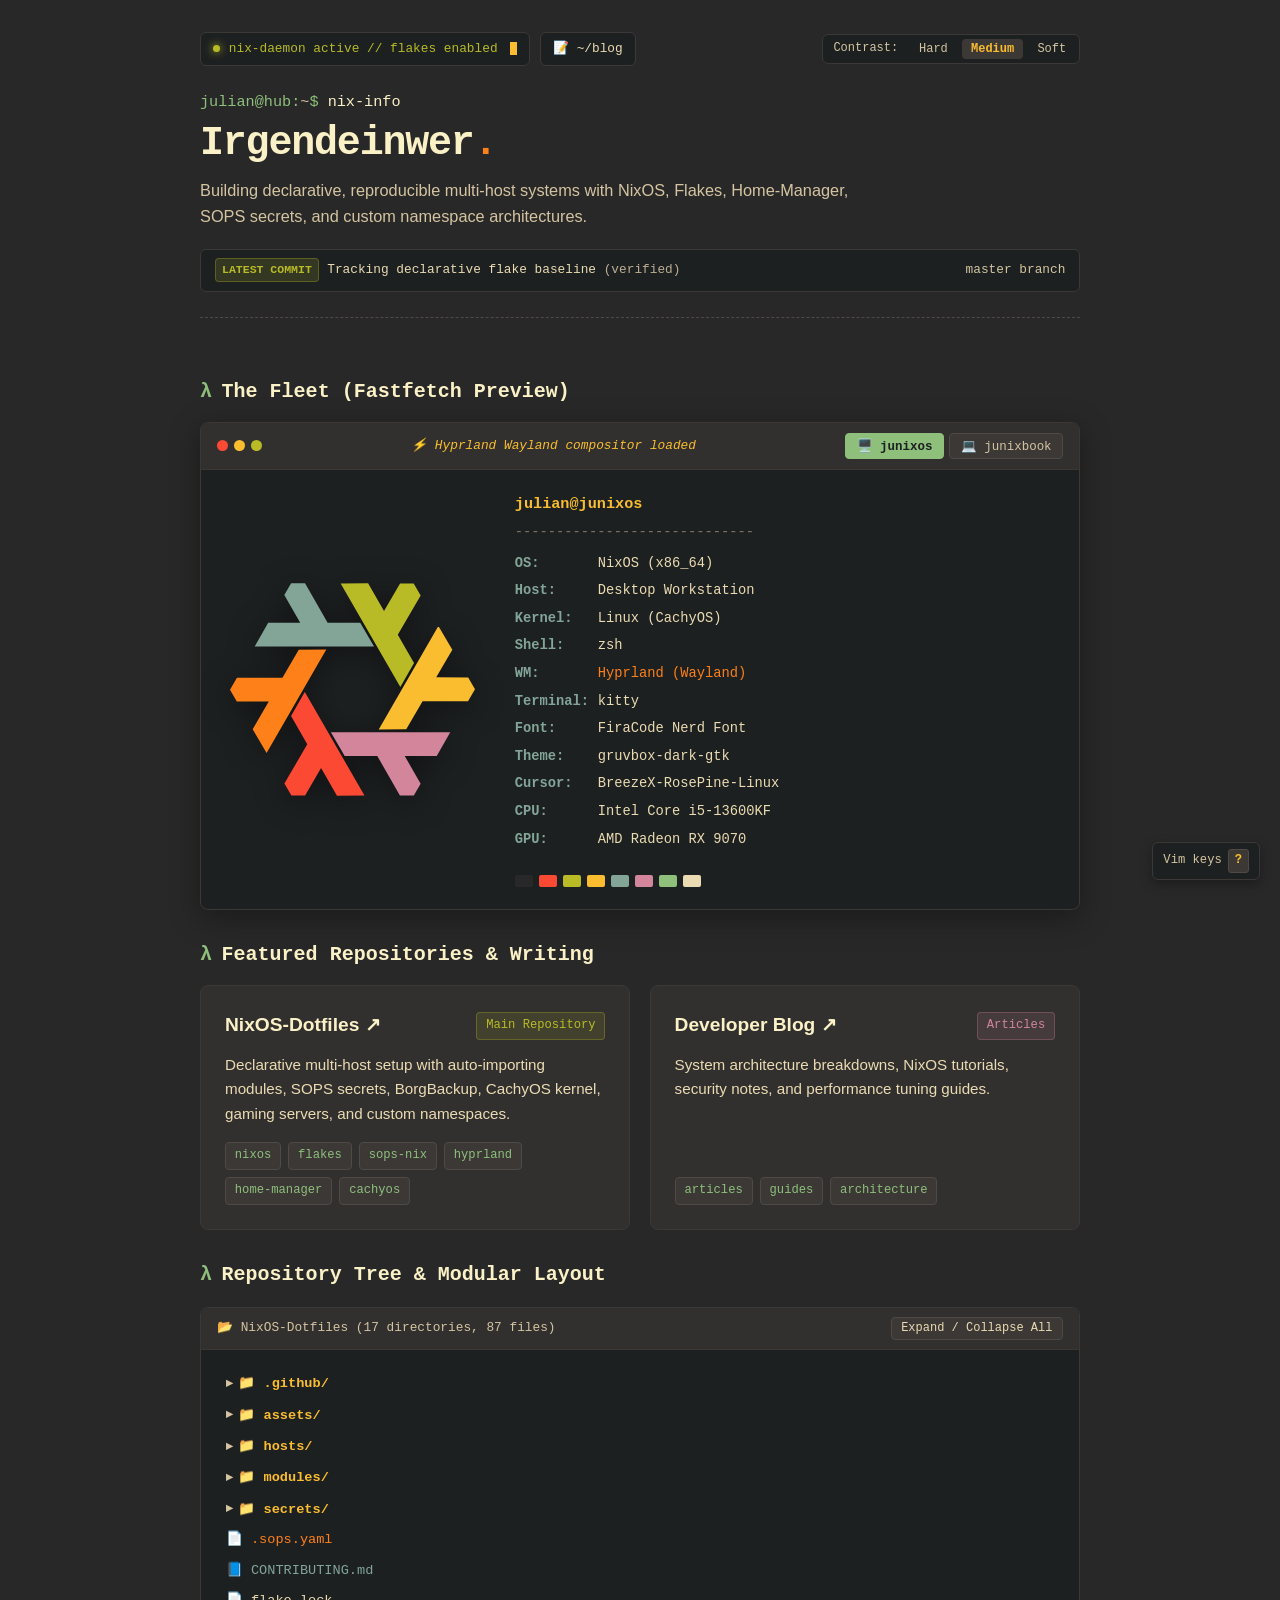
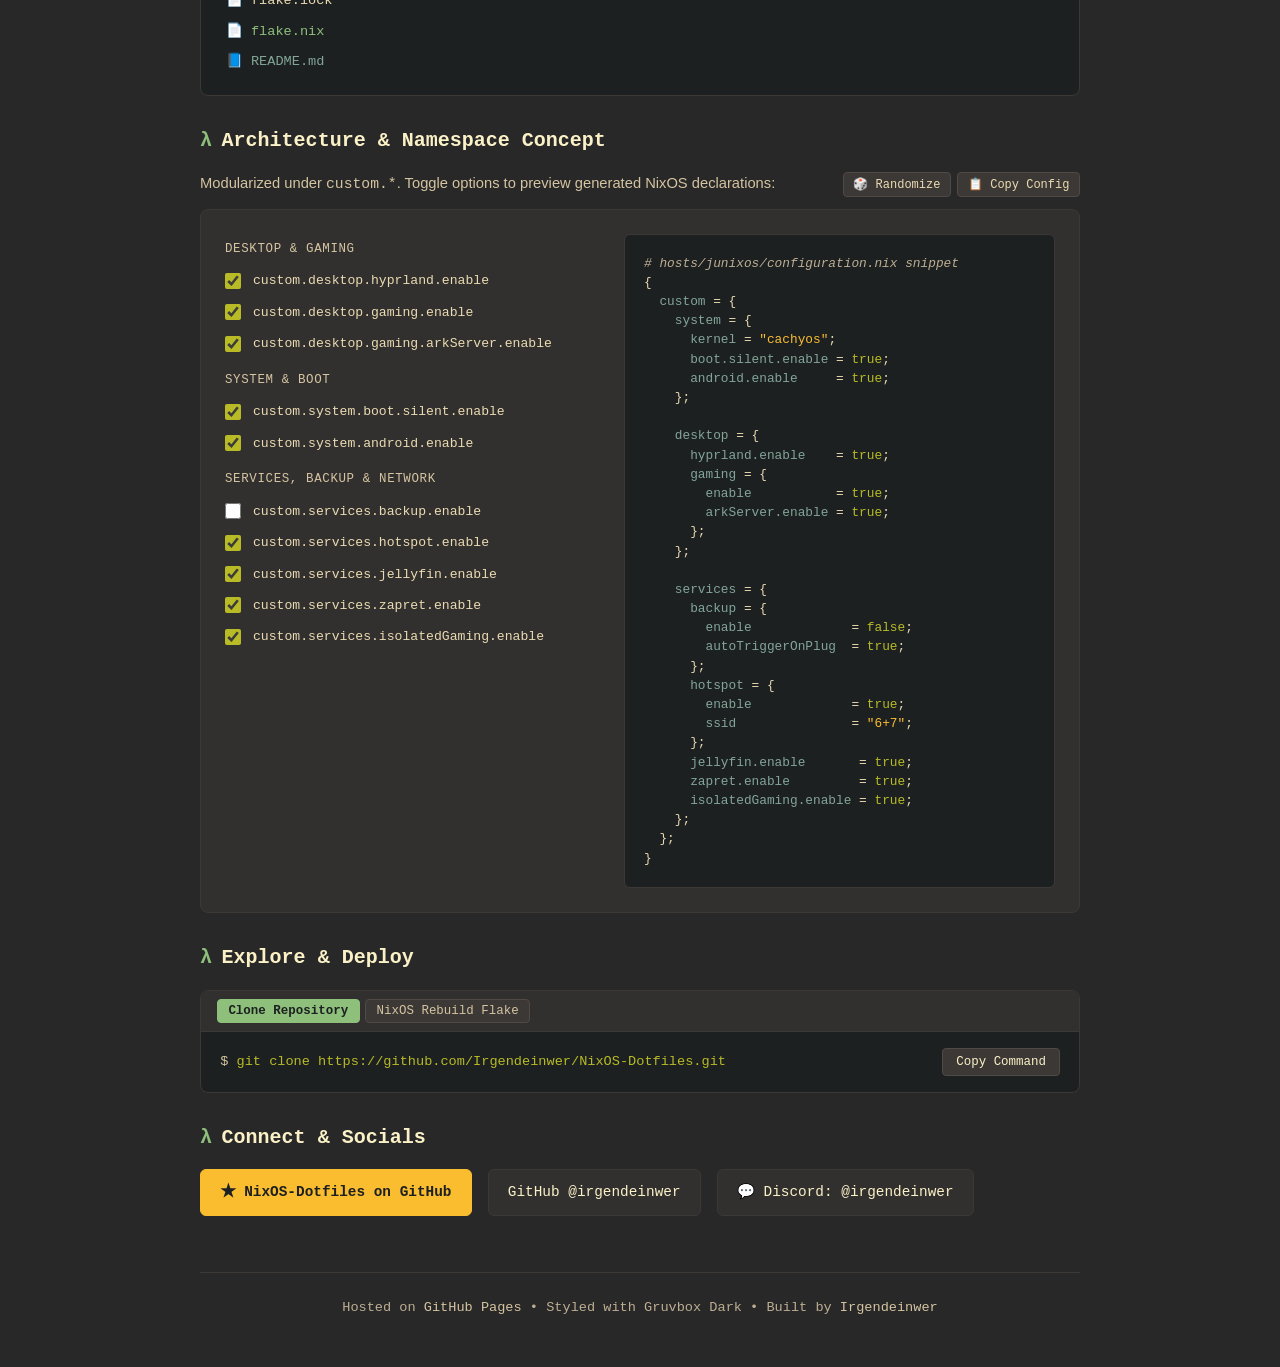
==== commit 049969d1: "perf: optimize resource loading, pre-render fastfetch & code preview, bump WCAG contrast and button " ====
--- a/index.html
+++ b/index.html
@@ -73,6 +73,12 @@
     }
     </script>
 
+    <!-- Preconnect & Preload Optimization -->
+    <link rel="preconnect" href="https://api.github.com" crossorigin>
+    <link rel="preload" href="css/variables.css" as="style">
+    <link rel="preload" href="css/main.css" as="style">
+    <link rel="preload" href="css/components.css" as="style">
+
     <!-- Modular CSS Stylesheets -->
     <link rel="stylesheet" href="css/variables.css">
     <link rel="stylesheet" href="css/main.css">
@@ -95,9 +101,9 @@
             </div>
             <div class="contrast-switcher" role="group" aria-label="Background Contrast Modes">
                 <span class="contrast-label">Contrast:</span>
-                <button class="contrast-btn" onclick="setContrast('hard')" aria-label="Set contrast to Hard mode">Hard</button>
-                <button class="contrast-btn active" onclick="setContrast('medium')" aria-label="Set contrast to Medium mode">Medium</button>
-                <button class="contrast-btn" onclick="setContrast('soft')" aria-label="Set contrast to Soft mode">Soft</button>
+                <button type="button" class="contrast-btn" onclick="setContrast('hard')" aria-label="Set contrast to Hard mode">Hard</button>
+                <button type="button" class="contrast-btn active" onclick="setContrast('medium')" aria-label="Set contrast to Medium mode">Medium</button>
+                <button type="button" class="contrast-btn" onclick="setContrast('soft')" aria-label="Set contrast to Soft mode">Soft</button>
             </div>
         </nav>
 
@@ -131,13 +137,14 @@
                     </div>
                     <span class="terminal-quote">⚡ <span id="nix-quote">Hyprland Wayland compositor loaded</span></span>
                     <div class="host-tabs" role="tablist" aria-label="Fleet Machines">
-                        <button class="tab-btn active" id="tab-junixos" role="tab" aria-selected="true" aria-controls="specs-container" onclick="switchHost('junixos')">🖥️ junixos</button>
-                        <button class="tab-btn" id="tab-junixbook" role="tab" aria-selected="false" aria-controls="specs-container" onclick="switchHost('junixbook')">💻 junixbook</button>
+                        <button type="button" class="tab-btn active" id="tab-junixos" role="tab" aria-selected="true" aria-controls="specs-container" onclick="switchHost('junixos')">🖥️ junixos</button>
+                        <button type="button" class="tab-btn" id="tab-junixbook" role="tab" aria-selected="false" aria-controls="specs-container" onclick="switchHost('junixbook')">💻 junixbook</button>
                     </div>
                 </div>
                 <div class="terminal-body">
                     <!-- Clean Vector Rainbow NixOS Snowflake (Interactive Easter Egg) -->
                     <svg class="nix-logo" id="snowflake-btn" viewBox="0 0 24 24" onclick="triggerSnowflakeEgg(event)" onkeydown="if(event.key==='Enter'||event.key===' ')triggerSnowflakeEgg(event)" tabindex="0" role="button" title="Click me for a Nix fortune! (or press 's')" aria-label="Interactive NixOS Snowflake (Click or press 's' for fortunes)">
+                        <title>Interactive NixOS Snowflake</title>
                         <!-- Arm 1 (Top Left): Aqua -->
                         <path d="M7.352 1.592l-1.364.002L5.32 2.75l1.557 2.713-3.137-.008-1.32 2.34H14.11l-1.353-2.332-3.192-.006-2.214-3.865z" fill="#83a598"/>
                         <!-- Arm 2 (Top Right): Green -->
@@ -152,8 +159,32 @@
                         <path d="M9.882 16.18l1.354 2.332 3.192.006 2.215 3.865 1.363-.002.668-1.156-1.557-2.713 3.137.008 1.32-2.34H9.881Z" fill="#d3869b"/>
                     </svg>
                     
-                    <!-- Dynamic Fastfetch Specs -->
-                    <div class="fetch-specs" id="specs-container" role="tabpanel" aria-live="polite"></div>
+                    <!-- Dynamic Fastfetch Specs (Pre-rendered for Instant Paint & Zero CLS) -->
+                    <div class="fetch-specs" id="specs-container" role="tabpanel" aria-labelledby="tab-junixos" aria-live="polite">
+                        <div class="fetch-header">julian@junixos</div>
+                        <div class="fetch-divider" aria-hidden="true">-----------------------------</div>
+                        <div class="spec-line"><span class="spec-key">OS:</span><span class="spec-val">NixOS (x86_64)</span></div>
+                        <div class="spec-line"><span class="spec-key">Host:</span><span class="spec-val">Desktop Workstation</span></div>
+                        <div class="spec-line"><span class="spec-key">Kernel:</span><span class="spec-val">Linux (CachyOS)</span></div>
+                        <div class="spec-line"><span class="spec-key">Shell:</span><span class="spec-val">zsh</span></div>
+                        <div class="spec-line"><span class="spec-key">WM:</span><span class="spec-val accent">Hyprland (Wayland)</span></div>
+                        <div class="spec-line"><span class="spec-key">Terminal:</span><span class="spec-val">kitty</span></div>
+                        <div class="spec-line"><span class="spec-key">Font:</span><span class="spec-val">FiraCode Nerd Font</span></div>
+                        <div class="spec-line"><span class="spec-key">Theme:</span><span class="spec-val">gruvbox-dark-gtk</span></div>
+                        <div class="spec-line"><span class="spec-key">Cursor:</span><span class="spec-val">BreezeX-RosePine-Linux</span></div>
+                        <div class="spec-line"><span class="spec-key">CPU:</span><span class="spec-val">Intel Core i5-13600KF</span></div>
+                        <div class="spec-line"><span class="spec-key">GPU:</span><span class="spec-val">AMD Radeon RX 9070</span></div>
+                        <div class="fetch-palette" aria-hidden="true">
+                            <span class="palette-block" style="background:#282828"></span>
+                            <span class="palette-block" style="background:#fb4934"></span>
+                            <span class="palette-block" style="background:#b8bb26"></span>
+                            <span class="palette-block" style="background:#fabd2f"></span>
+                            <span class="palette-block" style="background:#83a598"></span>
+                            <span class="palette-block" style="background:#d3869b"></span>
+                            <span class="palette-block" style="background:#8ec07c"></span>
+                            <span class="palette-block" style="background:#ebdbb2"></span>
+                        </div>
+                    </div>
                 </div>
             </div>
         </section>
@@ -211,7 +242,7 @@
             <div class="tree-container">
                 <div class="tree-header">
                     <span id="tree-stats-text">📂 NixOS-Dotfiles (18 directories, 87 files)</span>
-                    <button class="btn-tree-toggle" onclick="toggleAllTreeFolders()" aria-label="Toggle expand and collapse on all repository folders">Expand / Collapse All</button>
+                    <button type="button" class="btn-tree-toggle" onclick="toggleAllTreeFolders()" aria-label="Toggle expand and collapse on all repository folders">Expand / Collapse All</button>
                 </div>
                 <div class="tree-body">
                     <ul class="tree-root" id="tree-root-container">
@@ -455,19 +486,19 @@
                     Modularized under <code>custom.*</code>. Toggle options to preview generated NixOS declarations:
                 </p>
                 <div class="playground-actions">
-                    <button class="btn-action" onclick="randomizeOptions(false)" title="Keyboard shortcut: 'r'" aria-label="Randomize options">🎲 Randomize</button>
-                    <button class="btn-action" onclick="copyNixCode()" aria-label="Copy Nix configuration snippet to clipboard">📋 Copy Config</button>
+                    <button type="button" class="btn-action" onclick="randomizeOptions(false)" title="Keyboard shortcut: 'r'" aria-label="Randomize options">🎲 Randomize</button>
+                    <button type="button" class="btn-action" onclick="copyNixCode()" aria-label="Copy Nix configuration snippet to clipboard">📋 Copy Config</button>
                 </div>
             </div>
             <div class="playground-container">
                 <div class="toggles-panel">
                     <div class="toggle-group-title">Desktop &amp; Gaming</div>
                     <label class="toggle-item">
-                        <input type="checkbox" id="chk-hyprland" onchange="updateLiveConfig()" aria-label="custom.desktop.hyprland.enable">
+                        <input type="checkbox" id="chk-hyprland" checked onchange="updateLiveConfig()" aria-label="custom.desktop.hyprland.enable">
                         <span>custom.desktop.hyprland.enable</span>
                     </label>
                     <label class="toggle-item">
-                        <input type="checkbox" id="chk-gaming" onchange="updateLiveConfig()" aria-label="custom.desktop.gaming.enable">
+                        <input type="checkbox" id="chk-gaming" checked onchange="updateLiveConfig()" aria-label="custom.desktop.gaming.enable">
                         <span>custom.desktop.gaming.enable</span>
                     </label>
                     <label class="toggle-item">
@@ -481,13 +512,13 @@
                         <span>custom.system.boot.silent.enable</span>
                     </label>
                     <label class="toggle-item">
-                        <input type="checkbox" id="chk-android" onchange="updateLiveConfig()" aria-label="custom.system.android.enable">
+                        <input type="checkbox" id="chk-android" checked onchange="updateLiveConfig()" aria-label="custom.system.android.enable">
                         <span>custom.system.android.enable</span>
                     </label>
 
                     <div class="toggle-group-title">Services, Backup &amp; Network</div>
                     <label class="toggle-item">
-                        <input type="checkbox" id="chk-backup" onchange="updateLiveConfig()" aria-label="custom.services.backup.enable">
+                        <input type="checkbox" id="chk-backup" checked onchange="updateLiveConfig()" aria-label="custom.services.backup.enable">
                         <span>custom.services.backup.enable</span>
                     </label>
                     <label class="toggle-item">
@@ -499,7 +530,7 @@
                         <span>custom.services.jellyfin.enable</span>
                     </label>
                     <label class="toggle-item">
-                        <input type="checkbox" id="chk-zapret" onchange="updateLiveConfig()" aria-label="custom.services.zapret.enable">
+                        <input type="checkbox" id="chk-zapret" checked onchange="updateLiveConfig()" aria-label="custom.services.zapret.enable">
                         <span>custom.services.zapret.enable</span>
                     </label>
                     <label class="toggle-item">
@@ -508,7 +539,38 @@
                     </label>
                 </div>
                 <div class="live-code-preview">
-                    <pre><code id="code-preview"></code></pre>
+                    <pre><code id="code-preview"><span class="code-nix-comment"># hosts/junixos/configuration.nix snippet</span>
+{
+  <span class="code-nix-key">custom</span> = {
+    <span class="code-nix-key">system</span> = {
+      <span class="code-nix-key">kernel</span> = <span class="code-nix-str">"cachyos"</span>;
+      <span class="code-nix-key">boot.silent.enable</span> = <span class="code-nix-val">false</span>;
+      <span class="code-nix-key">android.enable</span>     = <span class="code-nix-val">true</span>;
+    };
+
+    <span class="code-nix-key">desktop</span> = {
+      <span class="code-nix-key">hyprland.enable</span>    = <span class="code-nix-val">true</span>;
+      <span class="code-nix-key">gaming</span> = {
+        <span class="code-nix-key">enable</span>           = <span class="code-nix-val">true</span>;
+        <span class="code-nix-key">arkServer.enable</span> = <span class="code-nix-val">false</span>;
+      };
+    };
+
+    <span class="code-nix-key">services</span> = {
+      <span class="code-nix-key">backup</span> = {
+        <span class="code-nix-key">enable</span>             = <span class="code-nix-val">true</span>;
+        <span class="code-nix-key">autoTriggerOnPlug</span>  = <span class="code-nix-val">true</span>;
+      };
+      <span class="code-nix-key">hotspot</span> = {
+        <span class="code-nix-key">enable</span>             = <span class="code-nix-val">false</span>;
+        <span class="code-nix-key">ssid</span>               = <span class="code-nix-str">"6+7"</span>;
+      };
+      <span class="code-nix-key">jellyfin.enable</span>       = <span class="code-nix-val">false</span>;
+      <span class="code-nix-key">zapret.enable</span>         = <span class="code-nix-val">true</span>;
+      <span class="code-nix-key">isolatedGaming.enable</span> = <span class="code-nix-val">false</span>;
+    };
+  };
+}</code></pre>
                 </div>
             </div>
         </section>
@@ -519,13 +581,13 @@
             <div class="cmd-terminal">
                 <div class="cmd-header">
                     <div class="cmd-tabs">
-                        <button class="cmd-tab-btn active" id="btn-tab-clone" onclick="switchCmd('clone')" aria-label="Show Git Clone command">Clone Repository</button>
-                        <button class="cmd-tab-btn" id="btn-tab-rebuild" onclick="switchCmd('rebuild')" aria-label="Show NixOS Rebuild command">NixOS Rebuild Flake</button>
+                        <button type="button" class="cmd-tab-btn active" id="btn-tab-clone" onclick="switchCmd('clone')" aria-label="Show Git Clone command">Clone Repository</button>
+                        <button type="button" class="cmd-tab-btn" id="btn-tab-rebuild" onclick="switchCmd('rebuild')" aria-label="Show NixOS Rebuild command">NixOS Rebuild Flake</button>
                     </div>
                 </div>
                 <div class="cmd-body">
                     <code class="cmd-text" id="cmd-display">git clone https://github.com/Irgendeinwer/NixOS-Dotfiles.git</code>
-                    <button class="btn-copy-small" onclick="copyCurrentCommand()" aria-label="Copy command to clipboard">Copy Command</button>
+                    <button type="button" class="btn-copy-small" onclick="copyCurrentCommand()" aria-label="Copy command to clipboard">Copy Command</button>
                 </div>
             </div>
         </section>
@@ -584,12 +646,12 @@
         <span id="toast-msg">Copied to clipboard!</span>
     </div>
 
-    <!-- Modular Interactive JavaScript -->
-    <script src="js/fleet.js"></script>
-    <script src="js/config-generator.js"></script>
-    <script src="js/github.js"></script>
-    <script src="js/tree.js"></script>
-    <script src="js/shortcuts.js"></script>
-    <script src="js/app.js"></script>
+    <!-- Modular Interactive JavaScript (Deferred) -->
+    <script src="js/fleet.js" defer></script>
+    <script src="js/config-generator.js" defer></script>
+    <script src="js/github.js" defer></script>
+    <script src="js/tree.js" defer></script>
+    <script src="js/shortcuts.js" defer></script>
+    <script src="js/app.js" defer></script>
 </body>
 </html>
--- a/css/variables.css
+++ b/css/variables.css
@@ -12,8 +12,8 @@
 
     --fg-0: #fbf1c7;
     --fg-1: #ebdbb2;
-    --fg-4: #bdae93; /* Gruvbox fg3 - WCAG AA compliant (>6:1 contrast) */
-    --gray: #a89984; /* Gruvbox fg4 - WCAG AA compliant (>4.8:1 contrast) */
+    --fg-4: #d5c4a1; /* Gruvbox fg2 - WCAG AAA compliant (>7.5:1 contrast on #282828, >5.5:1 on #3c3836) */
+    --gray: #bdae93; /* Gruvbox fg3 - WCAG AA compliant (>6.0:1 contrast on #282828, >4.7:1 on #3c3836) */
 
     --red: #fb4934;
     --green: #b8bb26;
--- a/css/variables.css
+++ b/css/variables.css
@@ -12,8 +12,8 @@
 
     --fg-0: #fbf1c7;
     --fg-1: #ebdbb2;
-    --fg-4: #bdae93; /* Gruvbox fg3 - WCAG AA compliant (>6:1 contrast) */
-    --gray: #a89984; /* Gruvbox fg4 - WCAG AA compliant (>4.8:1 contrast) */
+    --fg-4: #d5c4a1; /* Gruvbox fg2 - WCAG AAA compliant (>7.5:1 contrast on #282828, >5.5:1 on #3c3836) */
+    --gray: #bdae93; /* Gruvbox fg3 - WCAG AA compliant (>6.0:1 contrast on #282828, >4.7:1 on #3c3836) */
 
     --red: #fb4934;
     --green: #b8bb26;
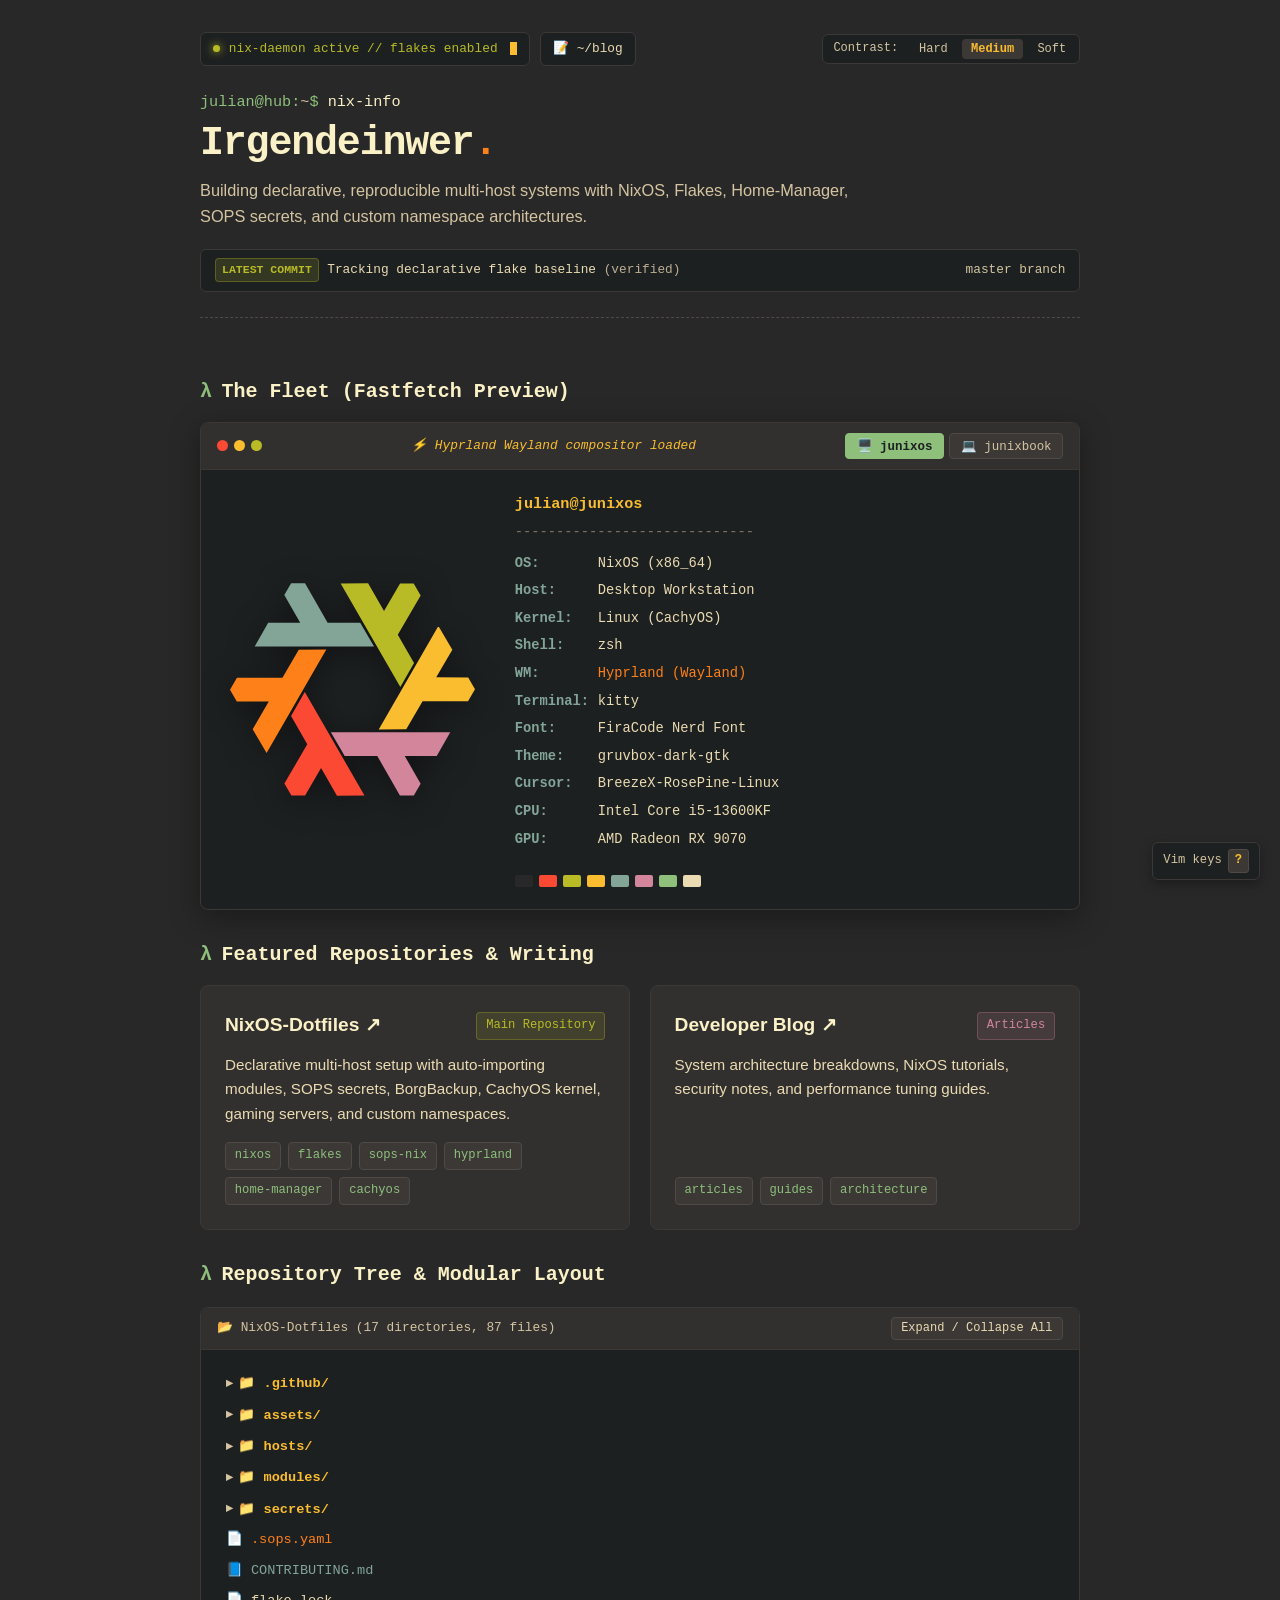
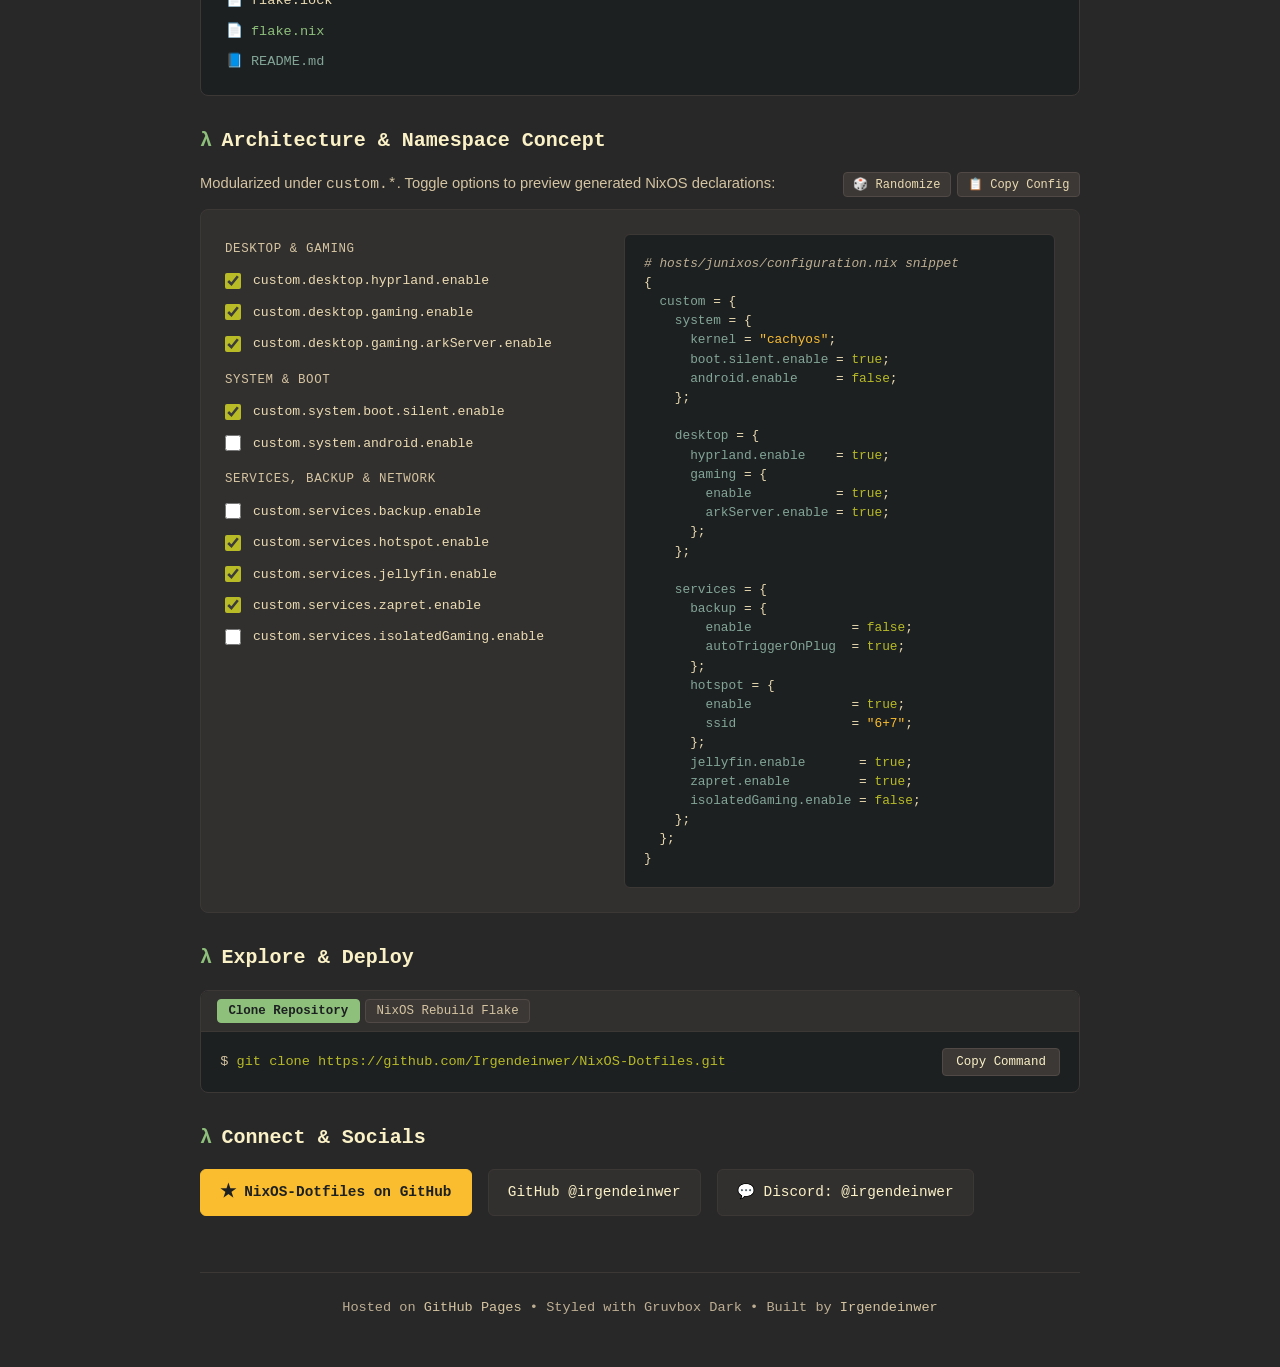
==== commit 9cdc0388: "feat(seo): enhance SEO landmarks, sitemap lastmod, and add evergreen social cards" ====
--- a/index.html
+++ b/index.html
@@ -124,6 +124,9 @@
                 <span id="git-latest-date">master branch</span>
             </div>
         </header>
+
+        <!-- Main Content Landmark -->
+        <main id="main-content">
 
         <!-- The Fleet (Fastfetch Preview) -->
         <section aria-labelledby="fleet-section">
@@ -607,6 +610,7 @@
                 </a>
             </div>
         </section>
+        </main>
 
         <!-- Footer -->
         <footer>
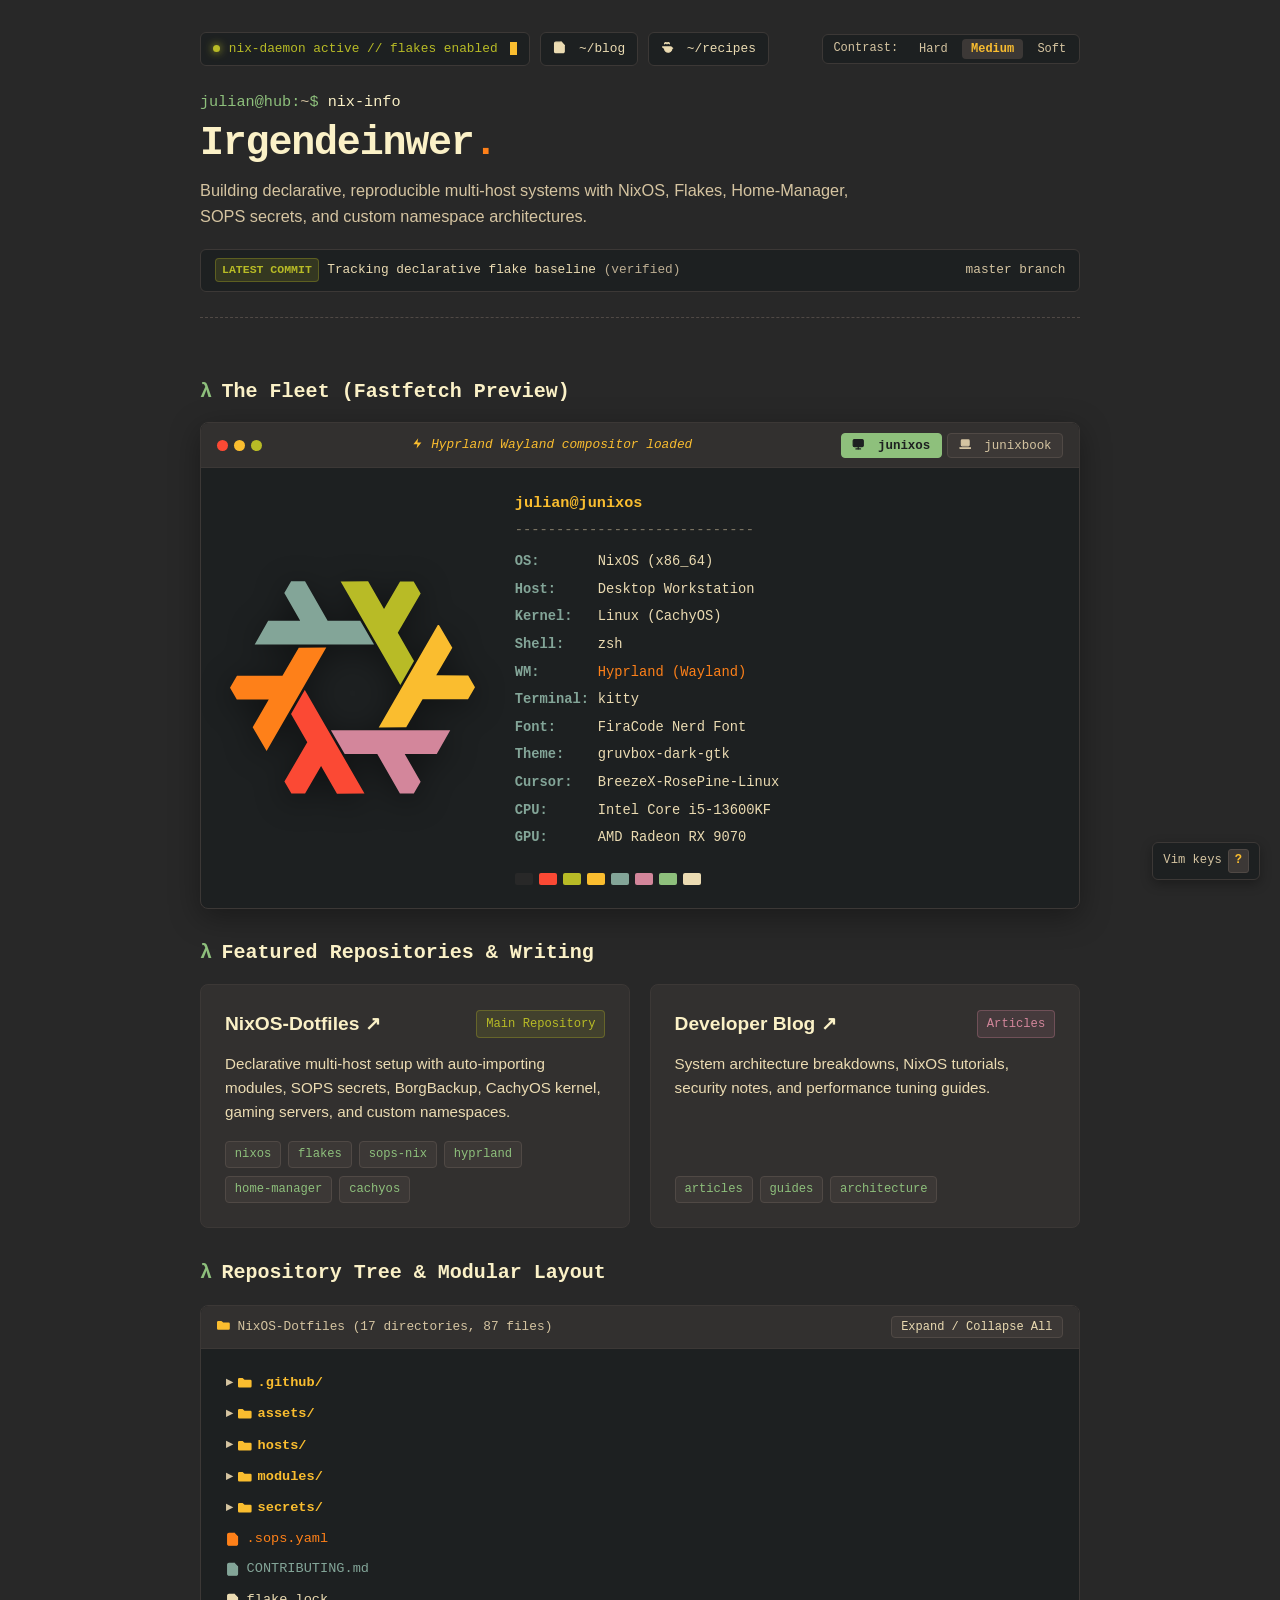
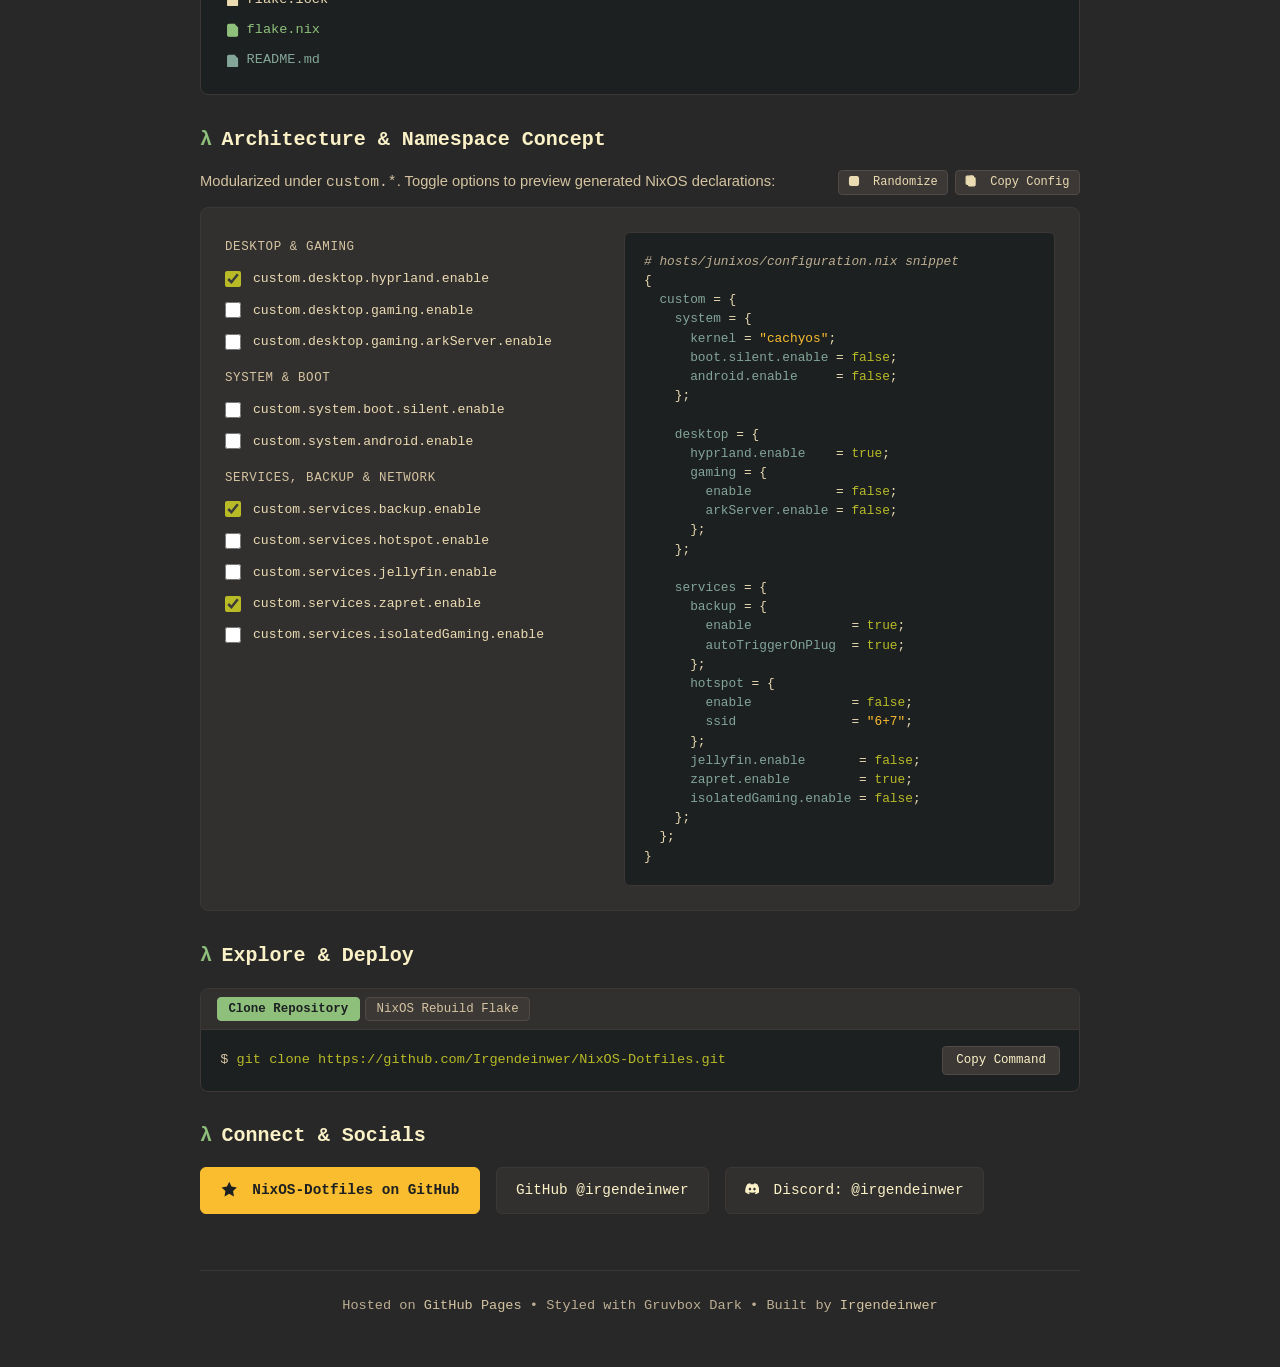
==== commit 3f261059: "feat: replace emojis with custom SVG icon system and add recipes section" ====
--- a/index.html
+++ b/index.html
@@ -96,7 +96,10 @@
                     <span class="cursor-blink" aria-hidden="true"></span>
                 </div>
                 <a href="blog/" class="nav-pill" title="Read technical write-ups and system notes">
-                    <span>📝 ~/blog</span>
+                    <span><svg class="svg-icon" viewBox="0 0 16 16" width="14" height="14" fill="none" stroke="currentColor" stroke-width="1.6" stroke-linecap="round" stroke-linejoin="round" aria-hidden="true"><path d="M10.5 1.5H3.5A1.5 1.5 0 0 0 2 3v10a1.5 1.5 0 0 0 1.5 1.5h9a1.5 1.5 0 0 0 1.5-1.5V5.5L10.5 1.5z"/><path d="M10 1.5v4h4"/><path d="M5 8h6M5 11h4"/></svg> ~/blog</span>
+                </a>
+                <a href="recipes/" class="nav-pill" title="Functional recipes and kitchen derivations">
+                    <span><svg class="svg-icon" viewBox="0 0 16 16" width="14" height="14" fill="none" stroke="currentColor" stroke-width="1.6" stroke-linecap="round" stroke-linejoin="round" aria-hidden="true"><path d="M2 7.5h10a1.5 1.5 0 0 1 1.5 1.5v.5a4.5 4.5 0 0 1-9 0V9a1.5 1.5 0 0 1-1.5-1.5z"/><path d="M12 9h2.5"/><path d="M4.5 3.5c0-.8.7-1.5 1.5-1.5s1.5.7 1.5 1.5M7.5 3.5c0-.8.7-1.5 1.5-1.5s1.5.7 1.5 1.5"/></svg> ~/recipes</span>
                 </a>
             </div>
             <div class="contrast-switcher" role="group" aria-label="Background Contrast Modes">
@@ -138,10 +141,10 @@
                         <span class="dot yellow"></span>
                         <span class="dot green"></span>
                     </div>
-                    <span class="terminal-quote">⚡ <span id="nix-quote">Hyprland Wayland compositor loaded</span></span>
+                    <span class="terminal-quote"><svg class="svg-icon" viewBox="0 0 16 16" width="14" height="14" fill="currentColor" aria-hidden="true"><polygon points="9 1.5 3 9 8 9 7 14.5 13 7 8 7 9 1.5"/></svg> <span id="nix-quote">Hyprland Wayland compositor loaded</span></span>
                     <div class="host-tabs" role="tablist" aria-label="Fleet Machines">
-                        <button type="button" class="tab-btn active" id="tab-junixos" role="tab" aria-selected="true" aria-controls="specs-container" onclick="switchHost('junixos')">🖥️ junixos</button>
-                        <button type="button" class="tab-btn" id="tab-junixbook" role="tab" aria-selected="false" aria-controls="specs-container" onclick="switchHost('junixbook')">💻 junixbook</button>
+                        <button type="button" class="tab-btn active" id="tab-junixos" role="tab" aria-selected="true" aria-controls="specs-container" onclick="switchHost('junixos')"><svg class="svg-icon" viewBox="0 0 16 16" width="14" height="14" fill="none" stroke="currentColor" stroke-width="1.5" stroke-linecap="round" stroke-linejoin="round" aria-hidden="true"><rect x="1.5" y="2" width="13" height="9" rx="1.5"/><line x1="8" y1="11" x2="8" y2="14"/><line x1="5" y1="14" x2="11" y2="14"/></svg> junixos</button>
+                        <button type="button" class="tab-btn" id="tab-junixbook" role="tab" aria-selected="false" aria-controls="specs-container" onclick="switchHost('junixbook')"><svg class="svg-icon" viewBox="0 0 16 16" width="14" height="14" fill="none" stroke="currentColor" stroke-width="1.5" stroke-linecap="round" stroke-linejoin="round" aria-hidden="true"><rect x="3" y="2.5" width="10" height="7.5" rx="1"/><path d="M1 12.5h14a1 1 0 0 1-1 1H2a1 1 0 0 1-1-1z"/></svg> junixbook</button>
                     </div>
                 </div>
                 <div class="terminal-body">
@@ -244,7 +247,7 @@
             <h2 id="tree-section">Repository Tree &amp; Modular Layout</h2>
             <div class="tree-container">
                 <div class="tree-header">
-                    <span id="tree-stats-text">📂 NixOS-Dotfiles (18 directories, 87 files)</span>
+                    <span id="tree-stats-text"><svg class="svg-icon svg-folder-icon" viewBox="0 0 16 16" width="14" height="14" fill="currentColor" aria-hidden="true"><path d="M1.5 2.5A1.5 1.5 0 0 0 0 4v8A1.5 1.5 0 0 0 1.5 13.5h13a1.5 1.5 0 0 0 1.5-1.5V6a1.5 1.5 0 0 0-1.5-1.5H7.707l-1.354-1.354A1.5 1.5 0 0 0 5.293 2.5H1.5z"/></svg> NixOS-Dotfiles (18 directories, 87 files)</span>
                     <button type="button" class="btn-tree-toggle" onclick="toggleAllTreeFolders()" aria-label="Toggle expand and collapse on all repository folders">Expand / Collapse All</button>
                 </div>
                 <div class="tree-body">
@@ -252,14 +255,14 @@
                         <!-- .github -->
                         <li class="tree-item">
                             <details class="tree-folder">
-                                <summary>📁 .github/</summary>
+                                <summary><svg class="svg-icon svg-folder-icon" viewBox="0 0 16 16" width="14" height="14" fill="currentColor" aria-hidden="true"><path d="M1.5 2.5A1.5 1.5 0 0 0 0 4v8A1.5 1.5 0 0 0 1.5 13.5h13a1.5 1.5 0 0 0 1.5-1.5V6a1.5 1.5 0 0 0-1.5-1.5H7.707l-1.354-1.354A1.5 1.5 0 0 0 5.293 2.5H1.5z"/></svg> .github/</summary>
                                 <ul class="tree-branch">
                                     <li class="tree-item">
                                         <details class="tree-folder">
-                                            <summary>📁 workflows/</summary>
-                                            <ul class="tree-branch">
-                                                <li class="tree-item tree-file tree-file-config">📄 nix-test.yml</li>
-                                                <li class="tree-item tree-file tree-file-config">📄 nix-update.yml</li>
+                                            <summary><svg class="svg-icon svg-folder-icon" viewBox="0 0 16 16" width="14" height="14" fill="currentColor" aria-hidden="true"><path d="M1.5 2.5A1.5 1.5 0 0 0 0 4v8A1.5 1.5 0 0 0 1.5 13.5h13a1.5 1.5 0 0 0 1.5-1.5V6a1.5 1.5 0 0 0-1.5-1.5H7.707l-1.354-1.354A1.5 1.5 0 0 0 5.293 2.5H1.5z"/></svg> workflows/</summary>
+                                            <ul class="tree-branch">
+                                                <li class="tree-item tree-file tree-file-config"><svg class="svg-icon svg-file-icon" viewBox="0 0 16 16" width="14" height="14" fill="none" stroke="currentColor" stroke-width="1.5" stroke-linecap="round" stroke-linejoin="round" aria-hidden="true"><path d="M3.5 1.5h6l4 4V14a1.5 1.5 0 0 1-1.5 1.5h-8.5A1.5 1.5 0 0 1 2 14V3a1.5 1.5 0 0 1 1.5-1.5z"/><polyline points="9.5 1.5 9.5 5.5 13.5 5.5"/></svg> nix-test.yml</li>
+                                                <li class="tree-item tree-file tree-file-config"><svg class="svg-icon svg-file-icon" viewBox="0 0 16 16" width="14" height="14" fill="none" stroke="currentColor" stroke-width="1.5" stroke-linecap="round" stroke-linejoin="round" aria-hidden="true"><path d="M3.5 1.5h6l4 4V14a1.5 1.5 0 0 1-1.5 1.5h-8.5A1.5 1.5 0 0 1 2 14V3a1.5 1.5 0 0 1 1.5-1.5z"/><polyline points="9.5 1.5 9.5 5.5 13.5 5.5"/></svg> nix-update.yml</li>
                                             </ul>
                                         </details>
                                     </li>
@@ -270,11 +273,11 @@
                         <!-- assets -->
                         <li class="tree-item">
                             <details class="tree-folder">
-                                <summary>📁 assets/</summary>
+                                <summary><svg class="svg-icon svg-folder-icon" viewBox="0 0 16 16" width="14" height="14" fill="currentColor" aria-hidden="true"><path d="M1.5 2.5A1.5 1.5 0 0 0 0 4v8A1.5 1.5 0 0 0 1.5 13.5h13a1.5 1.5 0 0 0 1.5-1.5V6a1.5 1.5 0 0 0-1.5-1.5H7.707l-1.354-1.354A1.5 1.5 0 0 0 5.293 2.5H1.5z"/></svg> assets/</summary>
                                 <ul class="tree-branch">
-                                    <li class="tree-item tree-file tree-file-media">🎵 atmos.wav</li>
-                                    <li class="tree-item tree-file tree-file-config">🔑 iserv.pem</li>
-                                    <li class="tree-item tree-file tree-file-media">🎵 oal_dflt.wav</li>
+                                    <li class="tree-item tree-file tree-file-media"><svg class="svg-icon svg-file-icon svg-media-icon" viewBox="0 0 16 16" width="14" height="14" fill="none" stroke="currentColor" stroke-width="1.5" stroke-linecap="round" stroke-linejoin="round" aria-hidden="true"><path d="M6 13.5a2 2 0 1 1-4 0 2 2 0 0 1 4 0zm0 0V3.5l7-2v9.5a2 2 0 1 1-4 0 2 2 0 0 1 4 0zm0-6.5l7-2"/></svg> atmos.wav</li>
+                                    <li class="tree-item tree-file tree-file-config"><svg class="svg-icon svg-file-icon svg-key-icon" viewBox="0 0 16 16" width="14" height="14" fill="none" stroke="currentColor" stroke-width="1.5" stroke-linecap="round" stroke-linejoin="round" aria-hidden="true"><circle cx="5.5" cy="6" r="3"/><line x1="8" y1="8" x2="13.5" y2="13.5"/><line x1="11" y1="11" x2="13" y2="9"/><line x1="12" y1="12" x2="14" y2="10.5"/></svg> iserv.pem</li>
+                                    <li class="tree-item tree-file tree-file-media"><svg class="svg-icon svg-file-icon svg-media-icon" viewBox="0 0 16 16" width="14" height="14" fill="none" stroke="currentColor" stroke-width="1.5" stroke-linecap="round" stroke-linejoin="round" aria-hidden="true"><path d="M6 13.5a2 2 0 1 1-4 0 2 2 0 0 1 4 0zm0 0V3.5l7-2v9.5a2 2 0 1 1-4 0 2 2 0 0 1 4 0zm0-6.5l7-2"/></svg> oal_dflt.wav</li>
                                 </ul>
                             </details>
                         </li>
@@ -282,26 +285,26 @@
                         <!-- hosts -->
                         <li class="tree-item">
                             <details class="tree-folder">
-                                <summary>📁 hosts/</summary>
+                                <summary><svg class="svg-icon svg-folder-icon" viewBox="0 0 16 16" width="14" height="14" fill="currentColor" aria-hidden="true"><path d="M1.5 2.5A1.5 1.5 0 0 0 0 4v8A1.5 1.5 0 0 0 1.5 13.5h13a1.5 1.5 0 0 0 1.5-1.5V6a1.5 1.5 0 0 0-1.5-1.5H7.707l-1.354-1.354A1.5 1.5 0 0 0 5.293 2.5H1.5z"/></svg> hosts/</summary>
                                 <ul class="tree-branch">
                                     <li class="tree-item">
                                         <details class="tree-folder">
-                                            <summary>📁 junixos/</summary>
-                                            <ul class="tree-branch">
-                                                <li class="tree-item tree-file tree-file-nix">📄 configuration.nix</li>
-                                                <li class="tree-item tree-file tree-file-nix">📄 disk-config.nix</li>
-                                                <li class="tree-item tree-file tree-file-nix">📄 hardware-configuration.nix</li>
-                                                <li class="tree-item tree-file tree-file-nix">📄 home.nix</li>
-                                            </ul>
-                                        </details>
-                                    </li>
-                                    <li class="tree-item">
-                                        <details class="tree-folder">
-                                            <summary>📁 junixbook/</summary>
-                                            <ul class="tree-branch">
-                                                <li class="tree-item tree-file tree-file-nix">📄 configuration.nix</li>
-                                                <li class="tree-item tree-file tree-file-nix">📄 hardware-configuration.nix</li>
-                                                <li class="tree-item tree-file tree-file-nix">📄 home.nix</li>
+                                            <summary><svg class="svg-icon svg-folder-icon" viewBox="0 0 16 16" width="14" height="14" fill="currentColor" aria-hidden="true"><path d="M1.5 2.5A1.5 1.5 0 0 0 0 4v8A1.5 1.5 0 0 0 1.5 13.5h13a1.5 1.5 0 0 0 1.5-1.5V6a1.5 1.5 0 0 0-1.5-1.5H7.707l-1.354-1.354A1.5 1.5 0 0 0 5.293 2.5H1.5z"/></svg> junixos/</summary>
+                                            <ul class="tree-branch">
+                                                <li class="tree-item tree-file tree-file-nix"><svg class="svg-icon svg-file-icon svg-nix-icon" viewBox="0 0 16 16" width="14" height="14" fill="none" stroke="currentColor" stroke-width="1.5" stroke-linecap="round" stroke-linejoin="round" aria-hidden="true"><path d="M3.5 1.5h6l4 4V14a1.5 1.5 0 0 1-1.5 1.5h-8.5A1.5 1.5 0 0 1 2 14V3a1.5 1.5 0 0 1 1.5-1.5z"/><polyline points="9.5 1.5 9.5 5.5 13.5 5.5"/><path d="M6 11.5l2-4 2 4M6.7 10h2.6" stroke-width="1.2"/></svg> configuration.nix</li>
+                                                <li class="tree-item tree-file tree-file-nix"><svg class="svg-icon svg-file-icon svg-nix-icon" viewBox="0 0 16 16" width="14" height="14" fill="none" stroke="currentColor" stroke-width="1.5" stroke-linecap="round" stroke-linejoin="round" aria-hidden="true"><path d="M3.5 1.5h6l4 4V14a1.5 1.5 0 0 1-1.5 1.5h-8.5A1.5 1.5 0 0 1 2 14V3a1.5 1.5 0 0 1 1.5-1.5z"/><polyline points="9.5 1.5 9.5 5.5 13.5 5.5"/><path d="M6 11.5l2-4 2 4M6.7 10h2.6" stroke-width="1.2"/></svg> disk-config.nix</li>
+                                                <li class="tree-item tree-file tree-file-nix"><svg class="svg-icon svg-file-icon svg-nix-icon" viewBox="0 0 16 16" width="14" height="14" fill="none" stroke="currentColor" stroke-width="1.5" stroke-linecap="round" stroke-linejoin="round" aria-hidden="true"><path d="M3.5 1.5h6l4 4V14a1.5 1.5 0 0 1-1.5 1.5h-8.5A1.5 1.5 0 0 1 2 14V3a1.5 1.5 0 0 1 1.5-1.5z"/><polyline points="9.5 1.5 9.5 5.5 13.5 5.5"/><path d="M6 11.5l2-4 2 4M6.7 10h2.6" stroke-width="1.2"/></svg> hardware-configuration.nix</li>
+                                                <li class="tree-item tree-file tree-file-nix"><svg class="svg-icon svg-file-icon svg-nix-icon" viewBox="0 0 16 16" width="14" height="14" fill="none" stroke="currentColor" stroke-width="1.5" stroke-linecap="round" stroke-linejoin="round" aria-hidden="true"><path d="M3.5 1.5h6l4 4V14a1.5 1.5 0 0 1-1.5 1.5h-8.5A1.5 1.5 0 0 1 2 14V3a1.5 1.5 0 0 1 1.5-1.5z"/><polyline points="9.5 1.5 9.5 5.5 13.5 5.5"/><path d="M6 11.5l2-4 2 4M6.7 10h2.6" stroke-width="1.2"/></svg> home.nix</li>
+                                            </ul>
+                                        </details>
+                                    </li>
+                                    <li class="tree-item">
+                                        <details class="tree-folder">
+                                            <summary><svg class="svg-icon svg-folder-icon" viewBox="0 0 16 16" width="14" height="14" fill="currentColor" aria-hidden="true"><path d="M1.5 2.5A1.5 1.5 0 0 0 0 4v8A1.5 1.5 0 0 0 1.5 13.5h13a1.5 1.5 0 0 0 1.5-1.5V6a1.5 1.5 0 0 0-1.5-1.5H7.707l-1.354-1.354A1.5 1.5 0 0 0 5.293 2.5H1.5z"/></svg> junixbook/</summary>
+                                            <ul class="tree-branch">
+                                                <li class="tree-item tree-file tree-file-nix"><svg class="svg-icon svg-file-icon svg-nix-icon" viewBox="0 0 16 16" width="14" height="14" fill="none" stroke="currentColor" stroke-width="1.5" stroke-linecap="round" stroke-linejoin="round" aria-hidden="true"><path d="M3.5 1.5h6l4 4V14a1.5 1.5 0 0 1-1.5 1.5h-8.5A1.5 1.5 0 0 1 2 14V3a1.5 1.5 0 0 1 1.5-1.5z"/><polyline points="9.5 1.5 9.5 5.5 13.5 5.5"/><path d="M6 11.5l2-4 2 4M6.7 10h2.6" stroke-width="1.2"/></svg> configuration.nix</li>
+                                                <li class="tree-item tree-file tree-file-nix"><svg class="svg-icon svg-file-icon svg-nix-icon" viewBox="0 0 16 16" width="14" height="14" fill="none" stroke="currentColor" stroke-width="1.5" stroke-linecap="round" stroke-linejoin="round" aria-hidden="true"><path d="M3.5 1.5h6l4 4V14a1.5 1.5 0 0 1-1.5 1.5h-8.5A1.5 1.5 0 0 1 2 14V3a1.5 1.5 0 0 1 1.5-1.5z"/><polyline points="9.5 1.5 9.5 5.5 13.5 5.5"/><path d="M6 11.5l2-4 2 4M6.7 10h2.6" stroke-width="1.2"/></svg> hardware-configuration.nix</li>
+                                                <li class="tree-item tree-file tree-file-nix"><svg class="svg-icon svg-file-icon svg-nix-icon" viewBox="0 0 16 16" width="14" height="14" fill="none" stroke="currentColor" stroke-width="1.5" stroke-linecap="round" stroke-linejoin="round" aria-hidden="true"><path d="M3.5 1.5h6l4 4V14a1.5 1.5 0 0 1-1.5 1.5h-8.5A1.5 1.5 0 0 1 2 14V3a1.5 1.5 0 0 1 1.5-1.5z"/><polyline points="9.5 1.5 9.5 5.5 13.5 5.5"/><path d="M6 11.5l2-4 2 4M6.7 10h2.6" stroke-width="1.2"/></svg> home.nix</li>
                                             </ul>
                                         </details>
                                     </li>
@@ -312,46 +315,46 @@
                         <!-- modules -->
                         <li class="tree-item">
                             <details class="tree-folder">
-                                <summary>📁 modules/</summary>
+                                <summary><svg class="svg-icon svg-folder-icon" viewBox="0 0 16 16" width="14" height="14" fill="currentColor" aria-hidden="true"><path d="M1.5 2.5A1.5 1.5 0 0 0 0 4v8A1.5 1.5 0 0 0 1.5 13.5h13a1.5 1.5 0 0 0 1.5-1.5V6a1.5 1.5 0 0 0-1.5-1.5H7.707l-1.354-1.354A1.5 1.5 0 0 0 5.293 2.5H1.5z"/></svg> modules/</summary>
                                 <ul class="tree-branch">
-                                    <li class="tree-item tree-file tree-file-nix">📄 default.nix</li>
+                                    <li class="tree-item tree-file tree-file-nix"><svg class="svg-icon svg-file-icon svg-nix-icon" viewBox="0 0 16 16" width="14" height="14" fill="none" stroke="currentColor" stroke-width="1.5" stroke-linecap="round" stroke-linejoin="round" aria-hidden="true"><path d="M3.5 1.5h6l4 4V14a1.5 1.5 0 0 1-1.5 1.5h-8.5A1.5 1.5 0 0 1 2 14V3a1.5 1.5 0 0 1 1.5-1.5z"/><polyline points="9.5 1.5 9.5 5.5 13.5 5.5"/><path d="M6 11.5l2-4 2 4M6.7 10h2.6" stroke-width="1.2"/></svg> default.nix</li>
                                     
                                     <!-- home-manager -->
                                     <li class="tree-item">
                                         <details class="tree-folder">
-                                            <summary>📁 home-manager/</summary>
-                                            <ul class="tree-branch">
-                                                <li class="tree-item tree-file tree-file-nix">📄 default.nix</li>
-                                                <li class="tree-item tree-file tree-file-nix">📄 git.nix</li>
-                                                <li class="tree-item tree-file tree-file-nix">📄 gtk.nix</li>
+                                            <summary><svg class="svg-icon svg-folder-icon" viewBox="0 0 16 16" width="14" height="14" fill="currentColor" aria-hidden="true"><path d="M1.5 2.5A1.5 1.5 0 0 0 0 4v8A1.5 1.5 0 0 0 1.5 13.5h13a1.5 1.5 0 0 0 1.5-1.5V6a1.5 1.5 0 0 0-1.5-1.5H7.707l-1.354-1.354A1.5 1.5 0 0 0 5.293 2.5H1.5z"/></svg> home-manager/</summary>
+                                            <ul class="tree-branch">
+                                                <li class="tree-item tree-file tree-file-nix"><svg class="svg-icon svg-file-icon svg-nix-icon" viewBox="0 0 16 16" width="14" height="14" fill="none" stroke="currentColor" stroke-width="1.5" stroke-linecap="round" stroke-linejoin="round" aria-hidden="true"><path d="M3.5 1.5h6l4 4V14a1.5 1.5 0 0 1-1.5 1.5h-8.5A1.5 1.5 0 0 1 2 14V3a1.5 1.5 0 0 1 1.5-1.5z"/><polyline points="9.5 1.5 9.5 5.5 13.5 5.5"/><path d="M6 11.5l2-4 2 4M6.7 10h2.6" stroke-width="1.2"/></svg> default.nix</li>
+                                                <li class="tree-item tree-file tree-file-nix"><svg class="svg-icon svg-file-icon svg-nix-icon" viewBox="0 0 16 16" width="14" height="14" fill="none" stroke="currentColor" stroke-width="1.5" stroke-linecap="round" stroke-linejoin="round" aria-hidden="true"><path d="M3.5 1.5h6l4 4V14a1.5 1.5 0 0 1-1.5 1.5h-8.5A1.5 1.5 0 0 1 2 14V3a1.5 1.5 0 0 1 1.5-1.5z"/><polyline points="9.5 1.5 9.5 5.5 13.5 5.5"/><path d="M6 11.5l2-4 2 4M6.7 10h2.6" stroke-width="1.2"/></svg> git.nix</li>
+                                                <li class="tree-item tree-file tree-file-nix"><svg class="svg-icon svg-file-icon svg-nix-icon" viewBox="0 0 16 16" width="14" height="14" fill="none" stroke="currentColor" stroke-width="1.5" stroke-linecap="round" stroke-linejoin="round" aria-hidden="true"><path d="M3.5 1.5h6l4 4V14a1.5 1.5 0 0 1-1.5 1.5h-8.5A1.5 1.5 0 0 1 2 14V3a1.5 1.5 0 0 1 1.5-1.5z"/><polyline points="9.5 1.5 9.5 5.5 13.5 5.5"/><path d="M6 11.5l2-4 2 4M6.7 10h2.6" stroke-width="1.2"/></svg> gtk.nix</li>
                                                 <li class="tree-item">
                                                     <details class="tree-folder">
-                                                        <summary>📁 hypr/</summary>
+                                                        <summary><svg class="svg-icon svg-folder-icon" viewBox="0 0 16 16" width="14" height="14" fill="currentColor" aria-hidden="true"><path d="M1.5 2.5A1.5 1.5 0 0 0 0 4v8A1.5 1.5 0 0 0 1.5 13.5h13a1.5 1.5 0 0 0 1.5-1.5V6a1.5 1.5 0 0 0-1.5-1.5H7.707l-1.354-1.354A1.5 1.5 0 0 0 5.293 2.5H1.5z"/></svg> hypr/</summary>
                                                         <ul class="tree-branch">
-                                                            <li class="tree-item tree-file tree-file-nix">📄 hyprcursor.nix</li>
-                                                            <li class="tree-item tree-file tree-file-nix">📄 hypridle.nix</li>
-                                                            <li class="tree-item tree-file tree-file-nix">📄 hyprland.nix</li>
-                                                            <li class="tree-item tree-file tree-file-nix">📄 hyprlock.nix</li>
-                                                            <li class="tree-item tree-file tree-file-nix">📄 hyprshot.nix</li>
-                                                            <li class="tree-item tree-file tree-file-nix">📄 wallpaper.nix</li>
+                                                            <li class="tree-item tree-file tree-file-nix"><svg class="svg-icon svg-file-icon svg-nix-icon" viewBox="0 0 16 16" width="14" height="14" fill="none" stroke="currentColor" stroke-width="1.5" stroke-linecap="round" stroke-linejoin="round" aria-hidden="true"><path d="M3.5 1.5h6l4 4V14a1.5 1.5 0 0 1-1.5 1.5h-8.5A1.5 1.5 0 0 1 2 14V3a1.5 1.5 0 0 1 1.5-1.5z"/><polyline points="9.5 1.5 9.5 5.5 13.5 5.5"/><path d="M6 11.5l2-4 2 4M6.7 10h2.6" stroke-width="1.2"/></svg> hyprcursor.nix</li>
+                                                            <li class="tree-item tree-file tree-file-nix"><svg class="svg-icon svg-file-icon svg-nix-icon" viewBox="0 0 16 16" width="14" height="14" fill="none" stroke="currentColor" stroke-width="1.5" stroke-linecap="round" stroke-linejoin="round" aria-hidden="true"><path d="M3.5 1.5h6l4 4V14a1.5 1.5 0 0 1-1.5 1.5h-8.5A1.5 1.5 0 0 1 2 14V3a1.5 1.5 0 0 1 1.5-1.5z"/><polyline points="9.5 1.5 9.5 5.5 13.5 5.5"/><path d="M6 11.5l2-4 2 4M6.7 10h2.6" stroke-width="1.2"/></svg> hypridle.nix</li>
+                                                            <li class="tree-item tree-file tree-file-nix"><svg class="svg-icon svg-file-icon svg-nix-icon" viewBox="0 0 16 16" width="14" height="14" fill="none" stroke="currentColor" stroke-width="1.5" stroke-linecap="round" stroke-linejoin="round" aria-hidden="true"><path d="M3.5 1.5h6l4 4V14a1.5 1.5 0 0 1-1.5 1.5h-8.5A1.5 1.5 0 0 1 2 14V3a1.5 1.5 0 0 1 1.5-1.5z"/><polyline points="9.5 1.5 9.5 5.5 13.5 5.5"/><path d="M6 11.5l2-4 2 4M6.7 10h2.6" stroke-width="1.2"/></svg> hyprland.nix</li>
+                                                            <li class="tree-item tree-file tree-file-nix"><svg class="svg-icon svg-file-icon svg-nix-icon" viewBox="0 0 16 16" width="14" height="14" fill="none" stroke="currentColor" stroke-width="1.5" stroke-linecap="round" stroke-linejoin="round" aria-hidden="true"><path d="M3.5 1.5h6l4 4V14a1.5 1.5 0 0 1-1.5 1.5h-8.5A1.5 1.5 0 0 1 2 14V3a1.5 1.5 0 0 1 1.5-1.5z"/><polyline points="9.5 1.5 9.5 5.5 13.5 5.5"/><path d="M6 11.5l2-4 2 4M6.7 10h2.6" stroke-width="1.2"/></svg> hyprlock.nix</li>
+                                                            <li class="tree-item tree-file tree-file-nix"><svg class="svg-icon svg-file-icon svg-nix-icon" viewBox="0 0 16 16" width="14" height="14" fill="none" stroke="currentColor" stroke-width="1.5" stroke-linecap="round" stroke-linejoin="round" aria-hidden="true"><path d="M3.5 1.5h6l4 4V14a1.5 1.5 0 0 1-1.5 1.5h-8.5A1.5 1.5 0 0 1 2 14V3a1.5 1.5 0 0 1 1.5-1.5z"/><polyline points="9.5 1.5 9.5 5.5 13.5 5.5"/><path d="M6 11.5l2-4 2 4M6.7 10h2.6" stroke-width="1.2"/></svg> hyprshot.nix</li>
+                                                            <li class="tree-item tree-file tree-file-nix"><svg class="svg-icon svg-file-icon svg-nix-icon" viewBox="0 0 16 16" width="14" height="14" fill="none" stroke="currentColor" stroke-width="1.5" stroke-linecap="round" stroke-linejoin="round" aria-hidden="true"><path d="M3.5 1.5h6l4 4V14a1.5 1.5 0 0 1-1.5 1.5h-8.5A1.5 1.5 0 0 1 2 14V3a1.5 1.5 0 0 1 1.5-1.5z"/><polyline points="9.5 1.5 9.5 5.5 13.5 5.5"/><path d="M6 11.5l2-4 2 4M6.7 10h2.6" stroke-width="1.2"/></svg> wallpaper.nix</li>
                                                         </ul>
                                                     </details>
                                                 </li>
-                                                <li class="tree-item tree-file tree-file-nix">📄 listen.nix</li>
-                                                <li class="tree-item tree-file tree-file-config">📜 listen.sh</li>
-                                                <li class="tree-item tree-file tree-file-nix">📄 mpv.nix</li>
+                                                <li class="tree-item tree-file tree-file-nix"><svg class="svg-icon svg-file-icon svg-nix-icon" viewBox="0 0 16 16" width="14" height="14" fill="none" stroke="currentColor" stroke-width="1.5" stroke-linecap="round" stroke-linejoin="round" aria-hidden="true"><path d="M3.5 1.5h6l4 4V14a1.5 1.5 0 0 1-1.5 1.5h-8.5A1.5 1.5 0 0 1 2 14V3a1.5 1.5 0 0 1 1.5-1.5z"/><polyline points="9.5 1.5 9.5 5.5 13.5 5.5"/><path d="M6 11.5l2-4 2 4M6.7 10h2.6" stroke-width="1.2"/></svg> listen.nix</li>
+                                                <li class="tree-item tree-file tree-file-config"><svg class="svg-icon svg-file-icon svg-script-icon" viewBox="0 0 16 16" width="14" height="14" fill="none" stroke="currentColor" stroke-width="1.5" stroke-linecap="round" stroke-linejoin="round" aria-hidden="true"><path d="M3.5 1.5h6l4 4V14a1.5 1.5 0 0 1-1.5 1.5h-8.5A1.5 1.5 0 0 1 2 14V3a1.5 1.5 0 0 1 1.5-1.5z"/><polyline points="9.5 1.5 9.5 5.5 13.5 5.5"/><path d="M5 8.5l1.8 1.5-1.8 1.5M8.5 11.5h2.5" stroke-width="1.3"/></svg> listen.sh</li>
+                                                <li class="tree-item tree-file tree-file-nix"><svg class="svg-icon svg-file-icon svg-nix-icon" viewBox="0 0 16 16" width="14" height="14" fill="none" stroke="currentColor" stroke-width="1.5" stroke-linecap="round" stroke-linejoin="round" aria-hidden="true"><path d="M3.5 1.5h6l4 4V14a1.5 1.5 0 0 1-1.5 1.5h-8.5A1.5 1.5 0 0 1 2 14V3a1.5 1.5 0 0 1 1.5-1.5z"/><polyline points="9.5 1.5 9.5 5.5 13.5 5.5"/><path d="M6 11.5l2-4 2 4M6.7 10h2.6" stroke-width="1.2"/></svg> mpv.nix</li>
                                                 <li class="tree-item">
                                                     <details class="tree-folder">
-                                                        <summary>📁 rofi/</summary>
+                                                        <summary><svg class="svg-icon svg-folder-icon" viewBox="0 0 16 16" width="14" height="14" fill="currentColor" aria-hidden="true"><path d="M1.5 2.5A1.5 1.5 0 0 0 0 4v8A1.5 1.5 0 0 0 1.5 13.5h13a1.5 1.5 0 0 0 1.5-1.5V6a1.5 1.5 0 0 0-1.5-1.5H7.707l-1.354-1.354A1.5 1.5 0 0 0 5.293 2.5H1.5z"/></svg> rofi/</summary>
                                                         <ul class="tree-branch">
-                                                            <li class="tree-item tree-file tree-file-config">📄 gruvbox-material.rasi</li>
-                                                            <li class="tree-item tree-file tree-file-nix">📄 rofi.nix</li>
+                                                            <li class="tree-item tree-file tree-file-config"><svg class="svg-icon svg-file-icon" viewBox="0 0 16 16" width="14" height="14" fill="none" stroke="currentColor" stroke-width="1.5" stroke-linecap="round" stroke-linejoin="round" aria-hidden="true"><path d="M3.5 1.5h6l4 4V14a1.5 1.5 0 0 1-1.5 1.5h-8.5A1.5 1.5 0 0 1 2 14V3a1.5 1.5 0 0 1 1.5-1.5z"/><polyline points="9.5 1.5 9.5 5.5 13.5 5.5"/></svg> gruvbox-material.rasi</li>
+                                                            <li class="tree-item tree-file tree-file-nix"><svg class="svg-icon svg-file-icon svg-nix-icon" viewBox="0 0 16 16" width="14" height="14" fill="none" stroke="currentColor" stroke-width="1.5" stroke-linecap="round" stroke-linejoin="round" aria-hidden="true"><path d="M3.5 1.5h6l4 4V14a1.5 1.5 0 0 1-1.5 1.5h-8.5A1.5 1.5 0 0 1 2 14V3a1.5 1.5 0 0 1 1.5-1.5z"/><polyline points="9.5 1.5 9.5 5.5 13.5 5.5"/><path d="M6 11.5l2-4 2 4M6.7 10h2.6" stroke-width="1.2"/></svg> rofi.nix</li>
                                                         </ul>
                                                     </details>
                                                 </li>
-                                                <li class="tree-item tree-file tree-file-nix">📄 sops.nix</li>
-                                                <li class="tree-item tree-file tree-file-nix">📄 virtual-surround.nix</li>
-                                                <li class="tree-item tree-file tree-file-nix">📄 zsh.nix</li>
+                                                <li class="tree-item tree-file tree-file-nix"><svg class="svg-icon svg-file-icon svg-nix-icon" viewBox="0 0 16 16" width="14" height="14" fill="none" stroke="currentColor" stroke-width="1.5" stroke-linecap="round" stroke-linejoin="round" aria-hidden="true"><path d="M3.5 1.5h6l4 4V14a1.5 1.5 0 0 1-1.5 1.5h-8.5A1.5 1.5 0 0 1 2 14V3a1.5 1.5 0 0 1 1.5-1.5z"/><polyline points="9.5 1.5 9.5 5.5 13.5 5.5"/><path d="M6 11.5l2-4 2 4M6.7 10h2.6" stroke-width="1.2"/></svg> sops.nix</li>
+                                                <li class="tree-item tree-file tree-file-nix"><svg class="svg-icon svg-file-icon svg-nix-icon" viewBox="0 0 16 16" width="14" height="14" fill="none" stroke="currentColor" stroke-width="1.5" stroke-linecap="round" stroke-linejoin="round" aria-hidden="true"><path d="M3.5 1.5h6l4 4V14a1.5 1.5 0 0 1-1.5 1.5h-8.5A1.5 1.5 0 0 1 2 14V3a1.5 1.5 0 0 1 1.5-1.5z"/><polyline points="9.5 1.5 9.5 5.5 13.5 5.5"/><path d="M6 11.5l2-4 2 4M6.7 10h2.6" stroke-width="1.2"/></svg> virtual-surround.nix</li>
+                                                <li class="tree-item tree-file tree-file-nix"><svg class="svg-icon svg-file-icon svg-nix-icon" viewBox="0 0 16 16" width="14" height="14" fill="none" stroke="currentColor" stroke-width="1.5" stroke-linecap="round" stroke-linejoin="round" aria-hidden="true"><path d="M3.5 1.5h6l4 4V14a1.5 1.5 0 0 1-1.5 1.5h-8.5A1.5 1.5 0 0 1 2 14V3a1.5 1.5 0 0 1 1.5-1.5z"/><polyline points="9.5 1.5 9.5 5.5 13.5 5.5"/><path d="M6 11.5l2-4 2 4M6.7 10h2.6" stroke-width="1.2"/></svg> zsh.nix</li>
                                             </ul>
                                         </details>
                                     </li>
@@ -359,39 +362,39 @@
                                     <!-- nixos -->
                                     <li class="tree-item">
                                         <details class="tree-folder">
-                                            <summary>📁 nixos/</summary>
-                                            <ul class="tree-branch">
-                                                <li class="tree-item tree-file tree-file-nix">📄 android.nix</li>
-                                                <li class="tree-item tree-file tree-file-nix">📄 arkSurvivalEvolved.nix</li>
-                                                <li class="tree-item tree-file tree-file-nix">📄 base.nix</li>
-                                                <li class="tree-item tree-file tree-file-nix">📄 bluetooth.nix</li>
-                                                <li class="tree-item tree-file tree-file-nix">📄 direnv.nix</li>
-                                                <li class="tree-item tree-file tree-file-nix">📄 factorio.nix</li>
-                                                <li class="tree-item tree-file tree-file-nix">📄 flakes.nix</li>
-                                                <li class="tree-item tree-file tree-file-nix">📄 fonts.nix</li>
-                                                <li class="tree-item tree-file tree-file-nix">📄 gaming.nix</li>
-                                                <li class="tree-item tree-file tree-file-nix">📄 greetd.nix</li>
-                                                <li class="tree-item tree-file tree-file-nix">📄 hypr.nix</li>
-                                                <li class="tree-item tree-file tree-file-nix">📄 kernel.nix</li>
-                                                <li class="tree-item tree-file tree-file-nix">📄 lix.nix</li>
-                                                <li class="tree-item tree-file tree-file-nix">📄 nh.nix</li>
-                                                <li class="tree-item tree-file tree-file-nix">📄 obs-studio.nix</li>
+                                            <summary><svg class="svg-icon svg-folder-icon" viewBox="0 0 16 16" width="14" height="14" fill="currentColor" aria-hidden="true"><path d="M1.5 2.5A1.5 1.5 0 0 0 0 4v8A1.5 1.5 0 0 0 1.5 13.5h13a1.5 1.5 0 0 0 1.5-1.5V6a1.5 1.5 0 0 0-1.5-1.5H7.707l-1.354-1.354A1.5 1.5 0 0 0 5.293 2.5H1.5z"/></svg> nixos/</summary>
+                                            <ul class="tree-branch">
+                                                <li class="tree-item tree-file tree-file-nix"><svg class="svg-icon svg-file-icon svg-nix-icon" viewBox="0 0 16 16" width="14" height="14" fill="none" stroke="currentColor" stroke-width="1.5" stroke-linecap="round" stroke-linejoin="round" aria-hidden="true"><path d="M3.5 1.5h6l4 4V14a1.5 1.5 0 0 1-1.5 1.5h-8.5A1.5 1.5 0 0 1 2 14V3a1.5 1.5 0 0 1 1.5-1.5z"/><polyline points="9.5 1.5 9.5 5.5 13.5 5.5"/><path d="M6 11.5l2-4 2 4M6.7 10h2.6" stroke-width="1.2"/></svg> android.nix</li>
+                                                <li class="tree-item tree-file tree-file-nix"><svg class="svg-icon svg-file-icon svg-nix-icon" viewBox="0 0 16 16" width="14" height="14" fill="none" stroke="currentColor" stroke-width="1.5" stroke-linecap="round" stroke-linejoin="round" aria-hidden="true"><path d="M3.5 1.5h6l4 4V14a1.5 1.5 0 0 1-1.5 1.5h-8.5A1.5 1.5 0 0 1 2 14V3a1.5 1.5 0 0 1 1.5-1.5z"/><polyline points="9.5 1.5 9.5 5.5 13.5 5.5"/><path d="M6 11.5l2-4 2 4M6.7 10h2.6" stroke-width="1.2"/></svg> arkSurvivalEvolved.nix</li>
+                                                <li class="tree-item tree-file tree-file-nix"><svg class="svg-icon svg-file-icon svg-nix-icon" viewBox="0 0 16 16" width="14" height="14" fill="none" stroke="currentColor" stroke-width="1.5" stroke-linecap="round" stroke-linejoin="round" aria-hidden="true"><path d="M3.5 1.5h6l4 4V14a1.5 1.5 0 0 1-1.5 1.5h-8.5A1.5 1.5 0 0 1 2 14V3a1.5 1.5 0 0 1 1.5-1.5z"/><polyline points="9.5 1.5 9.5 5.5 13.5 5.5"/><path d="M6 11.5l2-4 2 4M6.7 10h2.6" stroke-width="1.2"/></svg> base.nix</li>
+                                                <li class="tree-item tree-file tree-file-nix"><svg class="svg-icon svg-file-icon svg-nix-icon" viewBox="0 0 16 16" width="14" height="14" fill="none" stroke="currentColor" stroke-width="1.5" stroke-linecap="round" stroke-linejoin="round" aria-hidden="true"><path d="M3.5 1.5h6l4 4V14a1.5 1.5 0 0 1-1.5 1.5h-8.5A1.5 1.5 0 0 1 2 14V3a1.5 1.5 0 0 1 1.5-1.5z"/><polyline points="9.5 1.5 9.5 5.5 13.5 5.5"/><path d="M6 11.5l2-4 2 4M6.7 10h2.6" stroke-width="1.2"/></svg> bluetooth.nix</li>
+                                                <li class="tree-item tree-file tree-file-nix"><svg class="svg-icon svg-file-icon svg-nix-icon" viewBox="0 0 16 16" width="14" height="14" fill="none" stroke="currentColor" stroke-width="1.5" stroke-linecap="round" stroke-linejoin="round" aria-hidden="true"><path d="M3.5 1.5h6l4 4V14a1.5 1.5 0 0 1-1.5 1.5h-8.5A1.5 1.5 0 0 1 2 14V3a1.5 1.5 0 0 1 1.5-1.5z"/><polyline points="9.5 1.5 9.5 5.5 13.5 5.5"/><path d="M6 11.5l2-4 2 4M6.7 10h2.6" stroke-width="1.2"/></svg> direnv.nix</li>
+                                                <li class="tree-item tree-file tree-file-nix"><svg class="svg-icon svg-file-icon svg-nix-icon" viewBox="0 0 16 16" width="14" height="14" fill="none" stroke="currentColor" stroke-width="1.5" stroke-linecap="round" stroke-linejoin="round" aria-hidden="true"><path d="M3.5 1.5h6l4 4V14a1.5 1.5 0 0 1-1.5 1.5h-8.5A1.5 1.5 0 0 1 2 14V3a1.5 1.5 0 0 1 1.5-1.5z"/><polyline points="9.5 1.5 9.5 5.5 13.5 5.5"/><path d="M6 11.5l2-4 2 4M6.7 10h2.6" stroke-width="1.2"/></svg> factorio.nix</li>
+                                                <li class="tree-item tree-file tree-file-nix"><svg class="svg-icon svg-file-icon svg-nix-icon" viewBox="0 0 16 16" width="14" height="14" fill="none" stroke="currentColor" stroke-width="1.5" stroke-linecap="round" stroke-linejoin="round" aria-hidden="true"><path d="M3.5 1.5h6l4 4V14a1.5 1.5 0 0 1-1.5 1.5h-8.5A1.5 1.5 0 0 1 2 14V3a1.5 1.5 0 0 1 1.5-1.5z"/><polyline points="9.5 1.5 9.5 5.5 13.5 5.5"/><path d="M6 11.5l2-4 2 4M6.7 10h2.6" stroke-width="1.2"/></svg> flakes.nix</li>
+                                                <li class="tree-item tree-file tree-file-nix"><svg class="svg-icon svg-file-icon svg-nix-icon" viewBox="0 0 16 16" width="14" height="14" fill="none" stroke="currentColor" stroke-width="1.5" stroke-linecap="round" stroke-linejoin="round" aria-hidden="true"><path d="M3.5 1.5h6l4 4V14a1.5 1.5 0 0 1-1.5 1.5h-8.5A1.5 1.5 0 0 1 2 14V3a1.5 1.5 0 0 1 1.5-1.5z"/><polyline points="9.5 1.5 9.5 5.5 13.5 5.5"/><path d="M6 11.5l2-4 2 4M6.7 10h2.6" stroke-width="1.2"/></svg> fonts.nix</li>
+                                                <li class="tree-item tree-file tree-file-nix"><svg class="svg-icon svg-file-icon svg-nix-icon" viewBox="0 0 16 16" width="14" height="14" fill="none" stroke="currentColor" stroke-width="1.5" stroke-linecap="round" stroke-linejoin="round" aria-hidden="true"><path d="M3.5 1.5h6l4 4V14a1.5 1.5 0 0 1-1.5 1.5h-8.5A1.5 1.5 0 0 1 2 14V3a1.5 1.5 0 0 1 1.5-1.5z"/><polyline points="9.5 1.5 9.5 5.5 13.5 5.5"/><path d="M6 11.5l2-4 2 4M6.7 10h2.6" stroke-width="1.2"/></svg> gaming.nix</li>
+                                                <li class="tree-item tree-file tree-file-nix"><svg class="svg-icon svg-file-icon svg-nix-icon" viewBox="0 0 16 16" width="14" height="14" fill="none" stroke="currentColor" stroke-width="1.5" stroke-linecap="round" stroke-linejoin="round" aria-hidden="true"><path d="M3.5 1.5h6l4 4V14a1.5 1.5 0 0 1-1.5 1.5h-8.5A1.5 1.5 0 0 1 2 14V3a1.5 1.5 0 0 1 1.5-1.5z"/><polyline points="9.5 1.5 9.5 5.5 13.5 5.5"/><path d="M6 11.5l2-4 2 4M6.7 10h2.6" stroke-width="1.2"/></svg> greetd.nix</li>
+                                                <li class="tree-item tree-file tree-file-nix"><svg class="svg-icon svg-file-icon svg-nix-icon" viewBox="0 0 16 16" width="14" height="14" fill="none" stroke="currentColor" stroke-width="1.5" stroke-linecap="round" stroke-linejoin="round" aria-hidden="true"><path d="M3.5 1.5h6l4 4V14a1.5 1.5 0 0 1-1.5 1.5h-8.5A1.5 1.5 0 0 1 2 14V3a1.5 1.5 0 0 1 1.5-1.5z"/><polyline points="9.5 1.5 9.5 5.5 13.5 5.5"/><path d="M6 11.5l2-4 2 4M6.7 10h2.6" stroke-width="1.2"/></svg> hypr.nix</li>
+                                                <li class="tree-item tree-file tree-file-nix"><svg class="svg-icon svg-file-icon svg-nix-icon" viewBox="0 0 16 16" width="14" height="14" fill="none" stroke="currentColor" stroke-width="1.5" stroke-linecap="round" stroke-linejoin="round" aria-hidden="true"><path d="M3.5 1.5h6l4 4V14a1.5 1.5 0 0 1-1.5 1.5h-8.5A1.5 1.5 0 0 1 2 14V3a1.5 1.5 0 0 1 1.5-1.5z"/><polyline points="9.5 1.5 9.5 5.5 13.5 5.5"/><path d="M6 11.5l2-4 2 4M6.7 10h2.6" stroke-width="1.2"/></svg> kernel.nix</li>
+                                                <li class="tree-item tree-file tree-file-nix"><svg class="svg-icon svg-file-icon svg-nix-icon" viewBox="0 0 16 16" width="14" height="14" fill="none" stroke="currentColor" stroke-width="1.5" stroke-linecap="round" stroke-linejoin="round" aria-hidden="true"><path d="M3.5 1.5h6l4 4V14a1.5 1.5 0 0 1-1.5 1.5h-8.5A1.5 1.5 0 0 1 2 14V3a1.5 1.5 0 0 1 1.5-1.5z"/><polyline points="9.5 1.5 9.5 5.5 13.5 5.5"/><path d="M6 11.5l2-4 2 4M6.7 10h2.6" stroke-width="1.2"/></svg> lix.nix</li>
+                                                <li class="tree-item tree-file tree-file-nix"><svg class="svg-icon svg-file-icon svg-nix-icon" viewBox="0 0 16 16" width="14" height="14" fill="none" stroke="currentColor" stroke-width="1.5" stroke-linecap="round" stroke-linejoin="round" aria-hidden="true"><path d="M3.5 1.5h6l4 4V14a1.5 1.5 0 0 1-1.5 1.5h-8.5A1.5 1.5 0 0 1 2 14V3a1.5 1.5 0 0 1 1.5-1.5z"/><polyline points="9.5 1.5 9.5 5.5 13.5 5.5"/><path d="M6 11.5l2-4 2 4M6.7 10h2.6" stroke-width="1.2"/></svg> nh.nix</li>
+                                                <li class="tree-item tree-file tree-file-nix"><svg class="svg-icon svg-file-icon svg-nix-icon" viewBox="0 0 16 16" width="14" height="14" fill="none" stroke="currentColor" stroke-width="1.5" stroke-linecap="round" stroke-linejoin="round" aria-hidden="true"><path d="M3.5 1.5h6l4 4V14a1.5 1.5 0 0 1-1.5 1.5h-8.5A1.5 1.5 0 0 1 2 14V3a1.5 1.5 0 0 1 1.5-1.5z"/><polyline points="9.5 1.5 9.5 5.5 13.5 5.5"/><path d="M6 11.5l2-4 2 4M6.7 10h2.6" stroke-width="1.2"/></svg> obs-studio.nix</li>
                                                 <li class="tree-item">
                                                     <details class="tree-folder">
-                                                        <summary>📁 pkgs/</summary>
+                                                        <summary><svg class="svg-icon svg-folder-icon" viewBox="0 0 16 16" width="14" height="14" fill="currentColor" aria-hidden="true"><path d="M1.5 2.5A1.5 1.5 0 0 0 0 4v8A1.5 1.5 0 0 0 1.5 13.5h13a1.5 1.5 0 0 0 1.5-1.5V6a1.5 1.5 0 0 0-1.5-1.5H7.707l-1.354-1.354A1.5 1.5 0 0 0 5.293 2.5H1.5z"/></svg> pkgs/</summary>
                                                         <ul class="tree-branch">
-                                                            <li class="tree-item tree-file tree-file-nix">📄 browsers.nix</li>
-                                                            <li class="tree-item tree-file tree-file-nix">📄 flexing.nix</li>
-                                                            <li class="tree-item tree-file tree-file-nix">📄 media.nix</li>
-                                                            <li class="tree-item tree-file tree-file-nix">📄 messaging.nix</li>
+                                                            <li class="tree-item tree-file tree-file-nix"><svg class="svg-icon svg-file-icon svg-nix-icon" viewBox="0 0 16 16" width="14" height="14" fill="none" stroke="currentColor" stroke-width="1.5" stroke-linecap="round" stroke-linejoin="round" aria-hidden="true"><path d="M3.5 1.5h6l4 4V14a1.5 1.5 0 0 1-1.5 1.5h-8.5A1.5 1.5 0 0 1 2 14V3a1.5 1.5 0 0 1 1.5-1.5z"/><polyline points="9.5 1.5 9.5 5.5 13.5 5.5"/><path d="M6 11.5l2-4 2 4M6.7 10h2.6" stroke-width="1.2"/></svg> browsers.nix</li>
+                                                            <li class="tree-item tree-file tree-file-nix"><svg class="svg-icon svg-file-icon svg-nix-icon" viewBox="0 0 16 16" width="14" height="14" fill="none" stroke="currentColor" stroke-width="1.5" stroke-linecap="round" stroke-linejoin="round" aria-hidden="true"><path d="M3.5 1.5h6l4 4V14a1.5 1.5 0 0 1-1.5 1.5h-8.5A1.5 1.5 0 0 1 2 14V3a1.5 1.5 0 0 1 1.5-1.5z"/><polyline points="9.5 1.5 9.5 5.5 13.5 5.5"/><path d="M6 11.5l2-4 2 4M6.7 10h2.6" stroke-width="1.2"/></svg> flexing.nix</li>
+                                                            <li class="tree-item tree-file tree-file-nix"><svg class="svg-icon svg-file-icon svg-nix-icon" viewBox="0 0 16 16" width="14" height="14" fill="none" stroke="currentColor" stroke-width="1.5" stroke-linecap="round" stroke-linejoin="round" aria-hidden="true"><path d="M3.5 1.5h6l4 4V14a1.5 1.5 0 0 1-1.5 1.5h-8.5A1.5 1.5 0 0 1 2 14V3a1.5 1.5 0 0 1 1.5-1.5z"/><polyline points="9.5 1.5 9.5 5.5 13.5 5.5"/><path d="M6 11.5l2-4 2 4M6.7 10h2.6" stroke-width="1.2"/></svg> media.nix</li>
+                                                            <li class="tree-item tree-file tree-file-nix"><svg class="svg-icon svg-file-icon svg-nix-icon" viewBox="0 0 16 16" width="14" height="14" fill="none" stroke="currentColor" stroke-width="1.5" stroke-linecap="round" stroke-linejoin="round" aria-hidden="true"><path d="M3.5 1.5h6l4 4V14a1.5 1.5 0 0 1-1.5 1.5h-8.5A1.5 1.5 0 0 1 2 14V3a1.5 1.5 0 0 1 1.5-1.5z"/><polyline points="9.5 1.5 9.5 5.5 13.5 5.5"/><path d="M6 11.5l2-4 2 4M6.7 10h2.6" stroke-width="1.2"/></svg> messaging.nix</li>
                                                         </ul>
                                                     </details>
                                                 </li>
-                                                <li class="tree-item tree-file tree-file-nix">📄 pkgs.nix</li>
-                                                <li class="tree-item tree-file tree-file-nix">📄 plymouth.nix</li>
-                                                <li class="tree-item tree-file tree-file-nix">📄 sops.nix</li>
-                                                <li class="tree-item tree-file tree-file-nix">📄 sound.nix</li>
-                                                <li class="tree-item tree-file tree-file-nix">📄 virt.nix</li>
+                                                <li class="tree-item tree-file tree-file-nix"><svg class="svg-icon svg-file-icon svg-nix-icon" viewBox="0 0 16 16" width="14" height="14" fill="none" stroke="currentColor" stroke-width="1.5" stroke-linecap="round" stroke-linejoin="round" aria-hidden="true"><path d="M3.5 1.5h6l4 4V14a1.5 1.5 0 0 1-1.5 1.5h-8.5A1.5 1.5 0 0 1 2 14V3a1.5 1.5 0 0 1 1.5-1.5z"/><polyline points="9.5 1.5 9.5 5.5 13.5 5.5"/><path d="M6 11.5l2-4 2 4M6.7 10h2.6" stroke-width="1.2"/></svg> pkgs.nix</li>
+                                                <li class="tree-item tree-file tree-file-nix"><svg class="svg-icon svg-file-icon svg-nix-icon" viewBox="0 0 16 16" width="14" height="14" fill="none" stroke="currentColor" stroke-width="1.5" stroke-linecap="round" stroke-linejoin="round" aria-hidden="true"><path d="M3.5 1.5h6l4 4V14a1.5 1.5 0 0 1-1.5 1.5h-8.5A1.5 1.5 0 0 1 2 14V3a1.5 1.5 0 0 1 1.5-1.5z"/><polyline points="9.5 1.5 9.5 5.5 13.5 5.5"/><path d="M6 11.5l2-4 2 4M6.7 10h2.6" stroke-width="1.2"/></svg> plymouth.nix</li>
+                                                <li class="tree-item tree-file tree-file-nix"><svg class="svg-icon svg-file-icon svg-nix-icon" viewBox="0 0 16 16" width="14" height="14" fill="none" stroke="currentColor" stroke-width="1.5" stroke-linecap="round" stroke-linejoin="round" aria-hidden="true"><path d="M3.5 1.5h6l4 4V14a1.5 1.5 0 0 1-1.5 1.5h-8.5A1.5 1.5 0 0 1 2 14V3a1.5 1.5 0 0 1 1.5-1.5z"/><polyline points="9.5 1.5 9.5 5.5 13.5 5.5"/><path d="M6 11.5l2-4 2 4M6.7 10h2.6" stroke-width="1.2"/></svg> sops.nix</li>
+                                                <li class="tree-item tree-file tree-file-nix"><svg class="svg-icon svg-file-icon svg-nix-icon" viewBox="0 0 16 16" width="14" height="14" fill="none" stroke="currentColor" stroke-width="1.5" stroke-linecap="round" stroke-linejoin="round" aria-hidden="true"><path d="M3.5 1.5h6l4 4V14a1.5 1.5 0 0 1-1.5 1.5h-8.5A1.5 1.5 0 0 1 2 14V3a1.5 1.5 0 0 1 1.5-1.5z"/><polyline points="9.5 1.5 9.5 5.5 13.5 5.5"/><path d="M6 11.5l2-4 2 4M6.7 10h2.6" stroke-width="1.2"/></svg> sound.nix</li>
+                                                <li class="tree-item tree-file tree-file-nix"><svg class="svg-icon svg-file-icon svg-nix-icon" viewBox="0 0 16 16" width="14" height="14" fill="none" stroke="currentColor" stroke-width="1.5" stroke-linecap="round" stroke-linejoin="round" aria-hidden="true"><path d="M3.5 1.5h6l4 4V14a1.5 1.5 0 0 1-1.5 1.5h-8.5A1.5 1.5 0 0 1 2 14V3a1.5 1.5 0 0 1 1.5-1.5z"/><polyline points="9.5 1.5 9.5 5.5 13.5 5.5"/><path d="M6 11.5l2-4 2 4M6.7 10h2.6" stroke-width="1.2"/></svg> virt.nix</li>
                                             </ul>
                                         </details>
                                     </li>
@@ -399,23 +402,23 @@
                                     <!-- nixvim -->
                                     <li class="tree-item">
                                         <details class="tree-folder">
-                                            <summary>📁 nixvim/</summary>
-                                            <ul class="tree-branch">
-                                                <li class="tree-item tree-file tree-file-nix">📄 keybinds.nix</li>
-                                                <li class="tree-item tree-file tree-file-nix">📄 nixvim.nix</li>
-                                                <li class="tree-item tree-file tree-file-nix">📄 options.nix</li>
+                                            <summary><svg class="svg-icon svg-folder-icon" viewBox="0 0 16 16" width="14" height="14" fill="currentColor" aria-hidden="true"><path d="M1.5 2.5A1.5 1.5 0 0 0 0 4v8A1.5 1.5 0 0 0 1.5 13.5h13a1.5 1.5 0 0 0 1.5-1.5V6a1.5 1.5 0 0 0-1.5-1.5H7.707l-1.354-1.354A1.5 1.5 0 0 0 5.293 2.5H1.5z"/></svg> nixvim/</summary>
+                                            <ul class="tree-branch">
+                                                <li class="tree-item tree-file tree-file-nix"><svg class="svg-icon svg-file-icon svg-nix-icon" viewBox="0 0 16 16" width="14" height="14" fill="none" stroke="currentColor" stroke-width="1.5" stroke-linecap="round" stroke-linejoin="round" aria-hidden="true"><path d="M3.5 1.5h6l4 4V14a1.5 1.5 0 0 1-1.5 1.5h-8.5A1.5 1.5 0 0 1 2 14V3a1.5 1.5 0 0 1 1.5-1.5z"/><polyline points="9.5 1.5 9.5 5.5 13.5 5.5"/><path d="M6 11.5l2-4 2 4M6.7 10h2.6" stroke-width="1.2"/></svg> keybinds.nix</li>
+                                                <li class="tree-item tree-file tree-file-nix"><svg class="svg-icon svg-file-icon svg-nix-icon" viewBox="0 0 16 16" width="14" height="14" fill="none" stroke="currentColor" stroke-width="1.5" stroke-linecap="round" stroke-linejoin="round" aria-hidden="true"><path d="M3.5 1.5h6l4 4V14a1.5 1.5 0 0 1-1.5 1.5h-8.5A1.5 1.5 0 0 1 2 14V3a1.5 1.5 0 0 1 1.5-1.5z"/><polyline points="9.5 1.5 9.5 5.5 13.5 5.5"/><path d="M6 11.5l2-4 2 4M6.7 10h2.6" stroke-width="1.2"/></svg> nixvim.nix</li>
+                                                <li class="tree-item tree-file tree-file-nix"><svg class="svg-icon svg-file-icon svg-nix-icon" viewBox="0 0 16 16" width="14" height="14" fill="none" stroke="currentColor" stroke-width="1.5" stroke-linecap="round" stroke-linejoin="round" aria-hidden="true"><path d="M3.5 1.5h6l4 4V14a1.5 1.5 0 0 1-1.5 1.5h-8.5A1.5 1.5 0 0 1 2 14V3a1.5 1.5 0 0 1 1.5-1.5z"/><polyline points="9.5 1.5 9.5 5.5 13.5 5.5"/><path d="M6 11.5l2-4 2 4M6.7 10h2.6" stroke-width="1.2"/></svg> options.nix</li>
                                                 <li class="tree-item">
                                                     <details class="tree-folder">
-                                                        <summary>📁 plugins/</summary>
+                                                        <summary><svg class="svg-icon svg-folder-icon" viewBox="0 0 16 16" width="14" height="14" fill="currentColor" aria-hidden="true"><path d="M1.5 2.5A1.5 1.5 0 0 0 0 4v8A1.5 1.5 0 0 0 1.5 13.5h13a1.5 1.5 0 0 0 1.5-1.5V6a1.5 1.5 0 0 0-1.5-1.5H7.707l-1.354-1.354A1.5 1.5 0 0 0 5.293 2.5H1.5z"/></svg> plugins/</summary>
                                                         <ul class="tree-branch">
-                                                            <li class="tree-item tree-file tree-file-nix">📄 cmp.nix</li>
-                                                            <li class="tree-item tree-file tree-file-nix">📄 default.nix</li>
-                                                            <li class="tree-item tree-file tree-file-nix">📄 formatting.nix</li>
-                                                            <li class="tree-item tree-file tree-file-nix">📄 lsp.nix</li>
-                                                            <li class="tree-item tree-file tree-file-nix">📄 markview.nix</li>
-                                                            <li class="tree-item tree-file tree-file-nix">📄 telescope.nix</li>
-                                                            <li class="tree-item tree-file tree-file-nix">📄 treesitter.nix</li>
-                                                            <li class="tree-item tree-file tree-file-nix">📄 ui.nix</li>
+                                                            <li class="tree-item tree-file tree-file-nix"><svg class="svg-icon svg-file-icon svg-nix-icon" viewBox="0 0 16 16" width="14" height="14" fill="none" stroke="currentColor" stroke-width="1.5" stroke-linecap="round" stroke-linejoin="round" aria-hidden="true"><path d="M3.5 1.5h6l4 4V14a1.5 1.5 0 0 1-1.5 1.5h-8.5A1.5 1.5 0 0 1 2 14V3a1.5 1.5 0 0 1 1.5-1.5z"/><polyline points="9.5 1.5 9.5 5.5 13.5 5.5"/><path d="M6 11.5l2-4 2 4M6.7 10h2.6" stroke-width="1.2"/></svg> cmp.nix</li>
+                                                            <li class="tree-item tree-file tree-file-nix"><svg class="svg-icon svg-file-icon svg-nix-icon" viewBox="0 0 16 16" width="14" height="14" fill="none" stroke="currentColor" stroke-width="1.5" stroke-linecap="round" stroke-linejoin="round" aria-hidden="true"><path d="M3.5 1.5h6l4 4V14a1.5 1.5 0 0 1-1.5 1.5h-8.5A1.5 1.5 0 0 1 2 14V3a1.5 1.5 0 0 1 1.5-1.5z"/><polyline points="9.5 1.5 9.5 5.5 13.5 5.5"/><path d="M6 11.5l2-4 2 4M6.7 10h2.6" stroke-width="1.2"/></svg> default.nix</li>
+                                                            <li class="tree-item tree-file tree-file-nix"><svg class="svg-icon svg-file-icon svg-nix-icon" viewBox="0 0 16 16" width="14" height="14" fill="none" stroke="currentColor" stroke-width="1.5" stroke-linecap="round" stroke-linejoin="round" aria-hidden="true"><path d="M3.5 1.5h6l4 4V14a1.5 1.5 0 0 1-1.5 1.5h-8.5A1.5 1.5 0 0 1 2 14V3a1.5 1.5 0 0 1 1.5-1.5z"/><polyline points="9.5 1.5 9.5 5.5 13.5 5.5"/><path d="M6 11.5l2-4 2 4M6.7 10h2.6" stroke-width="1.2"/></svg> formatting.nix</li>
+                                                            <li class="tree-item tree-file tree-file-nix"><svg class="svg-icon svg-file-icon svg-nix-icon" viewBox="0 0 16 16" width="14" height="14" fill="none" stroke="currentColor" stroke-width="1.5" stroke-linecap="round" stroke-linejoin="round" aria-hidden="true"><path d="M3.5 1.5h6l4 4V14a1.5 1.5 0 0 1-1.5 1.5h-8.5A1.5 1.5 0 0 1 2 14V3a1.5 1.5 0 0 1 1.5-1.5z"/><polyline points="9.5 1.5 9.5 5.5 13.5 5.5"/><path d="M6 11.5l2-4 2 4M6.7 10h2.6" stroke-width="1.2"/></svg> lsp.nix</li>
+                                                            <li class="tree-item tree-file tree-file-nix"><svg class="svg-icon svg-file-icon svg-nix-icon" viewBox="0 0 16 16" width="14" height="14" fill="none" stroke="currentColor" stroke-width="1.5" stroke-linecap="round" stroke-linejoin="round" aria-hidden="true"><path d="M3.5 1.5h6l4 4V14a1.5 1.5 0 0 1-1.5 1.5h-8.5A1.5 1.5 0 0 1 2 14V3a1.5 1.5 0 0 1 1.5-1.5z"/><polyline points="9.5 1.5 9.5 5.5 13.5 5.5"/><path d="M6 11.5l2-4 2 4M6.7 10h2.6" stroke-width="1.2"/></svg> markview.nix</li>
+                                                            <li class="tree-item tree-file tree-file-nix"><svg class="svg-icon svg-file-icon svg-nix-icon" viewBox="0 0 16 16" width="14" height="14" fill="none" stroke="currentColor" stroke-width="1.5" stroke-linecap="round" stroke-linejoin="round" aria-hidden="true"><path d="M3.5 1.5h6l4 4V14a1.5 1.5 0 0 1-1.5 1.5h-8.5A1.5 1.5 0 0 1 2 14V3a1.5 1.5 0 0 1 1.5-1.5z"/><polyline points="9.5 1.5 9.5 5.5 13.5 5.5"/><path d="M6 11.5l2-4 2 4M6.7 10h2.6" stroke-width="1.2"/></svg> telescope.nix</li>
+                                                            <li class="tree-item tree-file tree-file-nix"><svg class="svg-icon svg-file-icon svg-nix-icon" viewBox="0 0 16 16" width="14" height="14" fill="none" stroke="currentColor" stroke-width="1.5" stroke-linecap="round" stroke-linejoin="round" aria-hidden="true"><path d="M3.5 1.5h6l4 4V14a1.5 1.5 0 0 1-1.5 1.5h-8.5A1.5 1.5 0 0 1 2 14V3a1.5 1.5 0 0 1 1.5-1.5z"/><polyline points="9.5 1.5 9.5 5.5 13.5 5.5"/><path d="M6 11.5l2-4 2 4M6.7 10h2.6" stroke-width="1.2"/></svg> treesitter.nix</li>
+                                                            <li class="tree-item tree-file tree-file-nix"><svg class="svg-icon svg-file-icon svg-nix-icon" viewBox="0 0 16 16" width="14" height="14" fill="none" stroke="currentColor" stroke-width="1.5" stroke-linecap="round" stroke-linejoin="round" aria-hidden="true"><path d="M3.5 1.5h6l4 4V14a1.5 1.5 0 0 1-1.5 1.5h-8.5A1.5 1.5 0 0 1 2 14V3a1.5 1.5 0 0 1 1.5-1.5z"/><polyline points="9.5 1.5 9.5 5.5 13.5 5.5"/><path d="M6 11.5l2-4 2 4M6.7 10h2.6" stroke-width="1.2"/></svg> ui.nix</li>
                                                         </ul>
                                                     </details>
                                                 </li>
@@ -426,10 +429,10 @@
                                     <!-- overlays -->
                                     <li class="tree-item">
                                         <details class="tree-folder">
-                                            <summary>📁 overlays/</summary>
-                                            <ul class="tree-branch">
-                                                <li class="tree-item tree-file tree-file-nix">📄 obs-move-transition.nix</li>
-                                                <li class="tree-item tree-file tree-file-nix">📄 pnpm.nix</li>
+                                            <summary><svg class="svg-icon svg-folder-icon" viewBox="0 0 16 16" width="14" height="14" fill="currentColor" aria-hidden="true"><path d="M1.5 2.5A1.5 1.5 0 0 0 0 4v8A1.5 1.5 0 0 0 1.5 13.5h13a1.5 1.5 0 0 0 1.5-1.5V6a1.5 1.5 0 0 0-1.5-1.5H7.707l-1.354-1.354A1.5 1.5 0 0 0 5.293 2.5H1.5z"/></svg> overlays/</summary>
+                                            <ul class="tree-branch">
+                                                <li class="tree-item tree-file tree-file-nix"><svg class="svg-icon svg-file-icon svg-nix-icon" viewBox="0 0 16 16" width="14" height="14" fill="none" stroke="currentColor" stroke-width="1.5" stroke-linecap="round" stroke-linejoin="round" aria-hidden="true"><path d="M3.5 1.5h6l4 4V14a1.5 1.5 0 0 1-1.5 1.5h-8.5A1.5 1.5 0 0 1 2 14V3a1.5 1.5 0 0 1 1.5-1.5z"/><polyline points="9.5 1.5 9.5 5.5 13.5 5.5"/><path d="M6 11.5l2-4 2 4M6.7 10h2.6" stroke-width="1.2"/></svg> obs-move-transition.nix</li>
+                                                <li class="tree-item tree-file tree-file-nix"><svg class="svg-icon svg-file-icon svg-nix-icon" viewBox="0 0 16 16" width="14" height="14" fill="none" stroke="currentColor" stroke-width="1.5" stroke-linecap="round" stroke-linejoin="round" aria-hidden="true"><path d="M3.5 1.5h6l4 4V14a1.5 1.5 0 0 1-1.5 1.5h-8.5A1.5 1.5 0 0 1 2 14V3a1.5 1.5 0 0 1 1.5-1.5z"/><polyline points="9.5 1.5 9.5 5.5 13.5 5.5"/><path d="M6 11.5l2-4 2 4M6.7 10h2.6" stroke-width="1.2"/></svg> pnpm.nix</li>
                                             </ul>
                                         </details>
                                     </li>
@@ -437,21 +440,21 @@
                                     <!-- services -->
                                     <li class="tree-item">
                                         <details class="tree-folder">
-                                            <summary>📁 services/</summary>
-                                            <ul class="tree-branch">
-                                                <li class="tree-item tree-file tree-file-nix">📄 ArchiSteamFarm.nix</li>
-                                                <li class="tree-item tree-file tree-file-nix">📄 backup.nix</li>
-                                                <li class="tree-item tree-file tree-file-nix">📄 hotspot.nix</li>
-                                                <li class="tree-item tree-file tree-file-nix">📄 immich.nix</li>
-                                                <li class="tree-item tree-file tree-file-nix">📄 isolated-gaming.nix</li>
-                                                <li class="tree-item tree-file tree-file-nix">📄 jellyfin.nix</li>
-                                                <li class="tree-item tree-file tree-file-nix">📄 lact.nix</li>
-                                                <li class="tree-item tree-file tree-file-nix">📄 meilisearch.nix</li>
-                                                <li class="tree-item tree-file tree-file-nix">📄 openrgb.nix</li>
-                                                <li class="tree-item tree-file tree-file-nix">📄 playerctl.nix</li>
-                                                <li class="tree-item tree-file tree-file-nix">📄 printing.nix</li>
-                                                <li class="tree-item tree-file tree-file-nix">📄 syncthing.nix</li>
-                                                <li class="tree-item tree-file tree-file-nix">📄 zapret.nix</li>
+                                            <summary><svg class="svg-icon svg-folder-icon" viewBox="0 0 16 16" width="14" height="14" fill="currentColor" aria-hidden="true"><path d="M1.5 2.5A1.5 1.5 0 0 0 0 4v8A1.5 1.5 0 0 0 1.5 13.5h13a1.5 1.5 0 0 0 1.5-1.5V6a1.5 1.5 0 0 0-1.5-1.5H7.707l-1.354-1.354A1.5 1.5 0 0 0 5.293 2.5H1.5z"/></svg> services/</summary>
+                                            <ul class="tree-branch">
+                                                <li class="tree-item tree-file tree-file-nix"><svg class="svg-icon svg-file-icon svg-nix-icon" viewBox="0 0 16 16" width="14" height="14" fill="none" stroke="currentColor" stroke-width="1.5" stroke-linecap="round" stroke-linejoin="round" aria-hidden="true"><path d="M3.5 1.5h6l4 4V14a1.5 1.5 0 0 1-1.5 1.5h-8.5A1.5 1.5 0 0 1 2 14V3a1.5 1.5 0 0 1 1.5-1.5z"/><polyline points="9.5 1.5 9.5 5.5 13.5 5.5"/><path d="M6 11.5l2-4 2 4M6.7 10h2.6" stroke-width="1.2"/></svg> ArchiSteamFarm.nix</li>
+                                                <li class="tree-item tree-file tree-file-nix"><svg class="svg-icon svg-file-icon svg-nix-icon" viewBox="0 0 16 16" width="14" height="14" fill="none" stroke="currentColor" stroke-width="1.5" stroke-linecap="round" stroke-linejoin="round" aria-hidden="true"><path d="M3.5 1.5h6l4 4V14a1.5 1.5 0 0 1-1.5 1.5h-8.5A1.5 1.5 0 0 1 2 14V3a1.5 1.5 0 0 1 1.5-1.5z"/><polyline points="9.5 1.5 9.5 5.5 13.5 5.5"/><path d="M6 11.5l2-4 2 4M6.7 10h2.6" stroke-width="1.2"/></svg> backup.nix</li>
+                                                <li class="tree-item tree-file tree-file-nix"><svg class="svg-icon svg-file-icon svg-nix-icon" viewBox="0 0 16 16" width="14" height="14" fill="none" stroke="currentColor" stroke-width="1.5" stroke-linecap="round" stroke-linejoin="round" aria-hidden="true"><path d="M3.5 1.5h6l4 4V14a1.5 1.5 0 0 1-1.5 1.5h-8.5A1.5 1.5 0 0 1 2 14V3a1.5 1.5 0 0 1 1.5-1.5z"/><polyline points="9.5 1.5 9.5 5.5 13.5 5.5"/><path d="M6 11.5l2-4 2 4M6.7 10h2.6" stroke-width="1.2"/></svg> hotspot.nix</li>
+                                                <li class="tree-item tree-file tree-file-nix"><svg class="svg-icon svg-file-icon svg-nix-icon" viewBox="0 0 16 16" width="14" height="14" fill="none" stroke="currentColor" stroke-width="1.5" stroke-linecap="round" stroke-linejoin="round" aria-hidden="true"><path d="M3.5 1.5h6l4 4V14a1.5 1.5 0 0 1-1.5 1.5h-8.5A1.5 1.5 0 0 1 2 14V3a1.5 1.5 0 0 1 1.5-1.5z"/><polyline points="9.5 1.5 9.5 5.5 13.5 5.5"/><path d="M6 11.5l2-4 2 4M6.7 10h2.6" stroke-width="1.2"/></svg> immich.nix</li>
+                                                <li class="tree-item tree-file tree-file-nix"><svg class="svg-icon svg-file-icon svg-nix-icon" viewBox="0 0 16 16" width="14" height="14" fill="none" stroke="currentColor" stroke-width="1.5" stroke-linecap="round" stroke-linejoin="round" aria-hidden="true"><path d="M3.5 1.5h6l4 4V14a1.5 1.5 0 0 1-1.5 1.5h-8.5A1.5 1.5 0 0 1 2 14V3a1.5 1.5 0 0 1 1.5-1.5z"/><polyline points="9.5 1.5 9.5 5.5 13.5 5.5"/><path d="M6 11.5l2-4 2 4M6.7 10h2.6" stroke-width="1.2"/></svg> isolated-gaming.nix</li>
+                                                <li class="tree-item tree-file tree-file-nix"><svg class="svg-icon svg-file-icon svg-nix-icon" viewBox="0 0 16 16" width="14" height="14" fill="none" stroke="currentColor" stroke-width="1.5" stroke-linecap="round" stroke-linejoin="round" aria-hidden="true"><path d="M3.5 1.5h6l4 4V14a1.5 1.5 0 0 1-1.5 1.5h-8.5A1.5 1.5 0 0 1 2 14V3a1.5 1.5 0 0 1 1.5-1.5z"/><polyline points="9.5 1.5 9.5 5.5 13.5 5.5"/><path d="M6 11.5l2-4 2 4M6.7 10h2.6" stroke-width="1.2"/></svg> jellyfin.nix</li>
+                                                <li class="tree-item tree-file tree-file-nix"><svg class="svg-icon svg-file-icon svg-nix-icon" viewBox="0 0 16 16" width="14" height="14" fill="none" stroke="currentColor" stroke-width="1.5" stroke-linecap="round" stroke-linejoin="round" aria-hidden="true"><path d="M3.5 1.5h6l4 4V14a1.5 1.5 0 0 1-1.5 1.5h-8.5A1.5 1.5 0 0 1 2 14V3a1.5 1.5 0 0 1 1.5-1.5z"/><polyline points="9.5 1.5 9.5 5.5 13.5 5.5"/><path d="M6 11.5l2-4 2 4M6.7 10h2.6" stroke-width="1.2"/></svg> lact.nix</li>
+                                                <li class="tree-item tree-file tree-file-nix"><svg class="svg-icon svg-file-icon svg-nix-icon" viewBox="0 0 16 16" width="14" height="14" fill="none" stroke="currentColor" stroke-width="1.5" stroke-linecap="round" stroke-linejoin="round" aria-hidden="true"><path d="M3.5 1.5h6l4 4V14a1.5 1.5 0 0 1-1.5 1.5h-8.5A1.5 1.5 0 0 1 2 14V3a1.5 1.5 0 0 1 1.5-1.5z"/><polyline points="9.5 1.5 9.5 5.5 13.5 5.5"/><path d="M6 11.5l2-4 2 4M6.7 10h2.6" stroke-width="1.2"/></svg> meilisearch.nix</li>
+                                                <li class="tree-item tree-file tree-file-nix"><svg class="svg-icon svg-file-icon svg-nix-icon" viewBox="0 0 16 16" width="14" height="14" fill="none" stroke="currentColor" stroke-width="1.5" stroke-linecap="round" stroke-linejoin="round" aria-hidden="true"><path d="M3.5 1.5h6l4 4V14a1.5 1.5 0 0 1-1.5 1.5h-8.5A1.5 1.5 0 0 1 2 14V3a1.5 1.5 0 0 1 1.5-1.5z"/><polyline points="9.5 1.5 9.5 5.5 13.5 5.5"/><path d="M6 11.5l2-4 2 4M6.7 10h2.6" stroke-width="1.2"/></svg> openrgb.nix</li>
+                                                <li class="tree-item tree-file tree-file-nix"><svg class="svg-icon svg-file-icon svg-nix-icon" viewBox="0 0 16 16" width="14" height="14" fill="none" stroke="currentColor" stroke-width="1.5" stroke-linecap="round" stroke-linejoin="round" aria-hidden="true"><path d="M3.5 1.5h6l4 4V14a1.5 1.5 0 0 1-1.5 1.5h-8.5A1.5 1.5 0 0 1 2 14V3a1.5 1.5 0 0 1 1.5-1.5z"/><polyline points="9.5 1.5 9.5 5.5 13.5 5.5"/><path d="M6 11.5l2-4 2 4M6.7 10h2.6" stroke-width="1.2"/></svg> playerctl.nix</li>
+                                                <li class="tree-item tree-file tree-file-nix"><svg class="svg-icon svg-file-icon svg-nix-icon" viewBox="0 0 16 16" width="14" height="14" fill="none" stroke="currentColor" stroke-width="1.5" stroke-linecap="round" stroke-linejoin="round" aria-hidden="true"><path d="M3.5 1.5h6l4 4V14a1.5 1.5 0 0 1-1.5 1.5h-8.5A1.5 1.5 0 0 1 2 14V3a1.5 1.5 0 0 1 1.5-1.5z"/><polyline points="9.5 1.5 9.5 5.5 13.5 5.5"/><path d="M6 11.5l2-4 2 4M6.7 10h2.6" stroke-width="1.2"/></svg> printing.nix</li>
+                                                <li class="tree-item tree-file tree-file-nix"><svg class="svg-icon svg-file-icon svg-nix-icon" viewBox="0 0 16 16" width="14" height="14" fill="none" stroke="currentColor" stroke-width="1.5" stroke-linecap="round" stroke-linejoin="round" aria-hidden="true"><path d="M3.5 1.5h6l4 4V14a1.5 1.5 0 0 1-1.5 1.5h-8.5A1.5 1.5 0 0 1 2 14V3a1.5 1.5 0 0 1 1.5-1.5z"/><polyline points="9.5 1.5 9.5 5.5 13.5 5.5"/><path d="M6 11.5l2-4 2 4M6.7 10h2.6" stroke-width="1.2"/></svg> syncthing.nix</li>
+                                                <li class="tree-item tree-file tree-file-nix"><svg class="svg-icon svg-file-icon svg-nix-icon" viewBox="0 0 16 16" width="14" height="14" fill="none" stroke="currentColor" stroke-width="1.5" stroke-linecap="round" stroke-linejoin="round" aria-hidden="true"><path d="M3.5 1.5h6l4 4V14a1.5 1.5 0 0 1-1.5 1.5h-8.5A1.5 1.5 0 0 1 2 14V3a1.5 1.5 0 0 1 1.5-1.5z"/><polyline points="9.5 1.5 9.5 5.5 13.5 5.5"/><path d="M6 11.5l2-4 2 4M6.7 10h2.6" stroke-width="1.2"/></svg> zapret.nix</li>
                                             </ul>
                                         </details>
                                     </li>
@@ -462,20 +465,20 @@
                         <!-- secrets -->
                         <li class="tree-item">
                             <details class="tree-folder">
-                                <summary>📁 secrets/</summary>
+                                <summary><svg class="svg-icon svg-folder-icon" viewBox="0 0 16 16" width="14" height="14" fill="currentColor" aria-hidden="true"><path d="M1.5 2.5A1.5 1.5 0 0 0 0 4v8A1.5 1.5 0 0 0 1.5 13.5h13a1.5 1.5 0 0 0 1.5-1.5V6a1.5 1.5 0 0 0-1.5-1.5H7.707l-1.354-1.354A1.5 1.5 0 0 0 5.293 2.5H1.5z"/></svg> secrets/</summary>
                                 <ul class="tree-branch">
-                                    <li class="tree-item tree-file tree-file-config">📄 common.yaml</li>
-                                    <li class="tree-item tree-file tree-file-config">📄 junixos.yaml</li>
+                                    <li class="tree-item tree-file tree-file-config"><svg class="svg-icon svg-file-icon" viewBox="0 0 16 16" width="14" height="14" fill="none" stroke="currentColor" stroke-width="1.5" stroke-linecap="round" stroke-linejoin="round" aria-hidden="true"><path d="M3.5 1.5h6l4 4V14a1.5 1.5 0 0 1-1.5 1.5h-8.5A1.5 1.5 0 0 1 2 14V3a1.5 1.5 0 0 1 1.5-1.5z"/><polyline points="9.5 1.5 9.5 5.5 13.5 5.5"/></svg> common.yaml</li>
+                                    <li class="tree-item tree-file tree-file-config"><svg class="svg-icon svg-file-icon" viewBox="0 0 16 16" width="14" height="14" fill="none" stroke="currentColor" stroke-width="1.5" stroke-linecap="round" stroke-linejoin="round" aria-hidden="true"><path d="M3.5 1.5h6l4 4V14a1.5 1.5 0 0 1-1.5 1.5h-8.5A1.5 1.5 0 0 1 2 14V3a1.5 1.5 0 0 1 1.5-1.5z"/><polyline points="9.5 1.5 9.5 5.5 13.5 5.5"/></svg> junixos.yaml</li>
                                 </ul>
                             </details>
                         </li>
 
                         <!-- Root level files -->
-                        <li class="tree-item tree-file tree-file-config">📄 .sops.yaml</li>
-                        <li class="tree-item tree-file tree-file-nix">📄 flake.nix</li>
-                        <li class="tree-item tree-file tree-file-nix">📄 flake.lock</li>
-                        <li class="tree-item tree-file tree-file-doc">📘 README.md</li>
-                        <li class="tree-item tree-file tree-file-doc">📘 CONTRIBUTING.md</li>
+                        <li class="tree-item tree-file tree-file-config"><svg class="svg-icon svg-file-icon" viewBox="0 0 16 16" width="14" height="14" fill="none" stroke="currentColor" stroke-width="1.5" stroke-linecap="round" stroke-linejoin="round" aria-hidden="true"><path d="M3.5 1.5h6l4 4V14a1.5 1.5 0 0 1-1.5 1.5h-8.5A1.5 1.5 0 0 1 2 14V3a1.5 1.5 0 0 1 1.5-1.5z"/><polyline points="9.5 1.5 9.5 5.5 13.5 5.5"/></svg> .sops.yaml</li>
+                        <li class="tree-item tree-file tree-file-nix"><svg class="svg-icon svg-file-icon svg-nix-icon" viewBox="0 0 16 16" width="14" height="14" fill="none" stroke="currentColor" stroke-width="1.5" stroke-linecap="round" stroke-linejoin="round" aria-hidden="true"><path d="M3.5 1.5h6l4 4V14a1.5 1.5 0 0 1-1.5 1.5h-8.5A1.5 1.5 0 0 1 2 14V3a1.5 1.5 0 0 1 1.5-1.5z"/><polyline points="9.5 1.5 9.5 5.5 13.5 5.5"/><path d="M6 11.5l2-4 2 4M6.7 10h2.6" stroke-width="1.2"/></svg> flake.nix</li>
+                        <li class="tree-item tree-file tree-file-nix"><svg class="svg-icon svg-file-icon svg-nix-icon" viewBox="0 0 16 16" width="14" height="14" fill="none" stroke="currentColor" stroke-width="1.5" stroke-linecap="round" stroke-linejoin="round" aria-hidden="true"><path d="M3.5 1.5h6l4 4V14a1.5 1.5 0 0 1-1.5 1.5h-8.5A1.5 1.5 0 0 1 2 14V3a1.5 1.5 0 0 1 1.5-1.5z"/><polyline points="9.5 1.5 9.5 5.5 13.5 5.5"/><path d="M6 11.5l2-4 2 4M6.7 10h2.6" stroke-width="1.2"/></svg> flake.lock</li>
+                        <li class="tree-item tree-file tree-file-doc"><svg class="svg-icon svg-file-icon svg-doc-icon" viewBox="0 0 16 16" width="14" height="14" fill="none" stroke="currentColor" stroke-width="1.5" stroke-linecap="round" stroke-linejoin="round" aria-hidden="true"><path d="M3.5 1.5h6l4 4V14a1.5 1.5 0 0 1-1.5 1.5h-8.5A1.5 1.5 0 0 1 2 14V3a1.5 1.5 0 0 1 1.5-1.5z"/><polyline points="9.5 1.5 9.5 5.5 13.5 5.5"/><path d="M5 8.5h6M5 11.5h4" stroke-width="1.3"/></svg> README.md</li>
+                        <li class="tree-item tree-file tree-file-doc"><svg class="svg-icon svg-file-icon svg-doc-icon" viewBox="0 0 16 16" width="14" height="14" fill="none" stroke="currentColor" stroke-width="1.5" stroke-linecap="round" stroke-linejoin="round" aria-hidden="true"><path d="M3.5 1.5h6l4 4V14a1.5 1.5 0 0 1-1.5 1.5h-8.5A1.5 1.5 0 0 1 2 14V3a1.5 1.5 0 0 1 1.5-1.5z"/><polyline points="9.5 1.5 9.5 5.5 13.5 5.5"/><path d="M5 8.5h6M5 11.5h4" stroke-width="1.3"/></svg> CONTRIBUTING.md</li>
                     </ul>
                 </div>
             </div>
@@ -489,8 +492,8 @@
                     Modularized under <code>custom.*</code>. Toggle options to preview generated NixOS declarations:
                 </p>
                 <div class="playground-actions">
-                    <button type="button" class="btn-action" onclick="randomizeOptions(false)" title="Keyboard shortcut: 'r'" aria-label="Randomize options">🎲 Randomize</button>
-                    <button type="button" class="btn-action" onclick="copyNixCode()" aria-label="Copy Nix configuration snippet to clipboard">📋 Copy Config</button>
+                    <button type="button" class="btn-action" onclick="randomizeOptions(false)" title="Keyboard shortcut: 'r'" aria-label="Randomize options"><svg class="svg-icon" viewBox="0 0 16 16" width="14" height="14" fill="none" stroke="currentColor" stroke-width="1.5" stroke-linecap="round" stroke-linejoin="round" aria-hidden="true"><rect x="2" y="2" width="12" height="12" rx="2.5"/><circle cx="5.5" cy="5.5" r="1" fill="currentColor"/><circle cx="10.5" cy="5.5" r="1" fill="currentColor"/><circle cx="8" cy="8" r="1" fill="currentColor"/><circle cx="5.5" cy="10.5" r="1" fill="currentColor"/><circle cx="10.5" cy="10.5" r="1" fill="currentColor"/></svg> Randomize</button>
+                    <button type="button" class="btn-action" onclick="copyNixCode()" aria-label="Copy Nix configuration snippet to clipboard"><svg class="svg-icon" viewBox="0 0 16 16" width="14" height="14" fill="none" stroke="currentColor" stroke-width="1.5" stroke-linecap="round" stroke-linejoin="round" aria-hidden="true"><rect x="4.5" y="3.5" width="9" height="11" rx="1.5"/><path d="M3.5 12.5H3a1.5 1.5 0 0 1-1.5-1.5v-8A1.5 1.5 0 0 1 3.5 1.5h6a1.5 1.5 0 0 1 1.5 1.5v.5"/><rect x="6.5" y="1.5" width="5" height="2.5" rx="1" fill="currentColor" fill-opacity="0.2"/></svg> Copy Config</button>
                 </div>
             </div>
             <div class="playground-container">
@@ -600,13 +603,13 @@
             <h2 id="connect-section">Connect &amp; Socials</h2>
             <div class="links-group">
                 <a href="https://github.com/Irgendeinwer/NixOS-Dotfiles" class="btn btn-primary" target="_blank" rel="noopener noreferrer">
-                    <span class="btn-icon-star">★</span> NixOS-Dotfiles on GitHub
+                    <span class="btn-icon-star"><svg class="svg-icon svg-star" viewBox="0 0 16 16" width="14" height="14" fill="currentColor" aria-hidden="true"><path d="M8 1.5l2 4.2 4.6.7-3.3 3.2.8 4.6L8 12l-4.1 2.2.8-4.6-3.3-3.2 4.6-.7z"/></svg></span> NixOS-Dotfiles on GitHub
                 </a>
                 <a href="https://github.com/irgendeinwer" class="btn" target="_blank" rel="me noopener noreferrer">
                     GitHub @irgendeinwer
                 </a>
                 <a href="https://discord.com/users/775352250209796106" class="btn btn-discord" target="_blank" rel="noopener noreferrer">
-                    <span>💬 Discord: @irgendeinwer</span>
+                    <span><svg class="svg-icon svg-discord" viewBox="0 0 16 16" width="14" height="14" fill="currentColor" aria-hidden="true"><path d="M13.5 2.5a13.2 13.2 0 0 0-3.3-1 .1.1 0 0 0-.1 0c-.1.3-.3.7-.4 1a12.2 12.2 0 0 0-3.4 0c-.1-.3-.3-.7-.4-1a.1.1 0 0 0-.1 0 13.2 13.2 0 0 0-3.3 1 .1.1 0 0 0 0 0C.6 5.5.1 8.5.3 11.4a.1.1 0 0 0 0 .1 13.4 13.4 0 0 0 4 2 .1.1 0 0 0 .1 0c.3-.4.6-.9.9-1.4a.1.1 0 0 0-.1-.1 8.8 8.8 0 0 1-1.3-.6.1.1 0 0 1 0-.2c.1-.1.2-.2.3-.2 2.5 1.2 5.3 1.2 7.8 0 .1 0 .2.1.3.2a.1.1 0 0 1 0 .2 8.7 8.7 0 0 1-1.3.6.1.1 0 0 0-.1.1c.3.5.6 1 .9 1.4a.1.1 0 0 0 .1 0 13.3 13.3 0 0 0 4-2 .1.1 0 0 0 0-.1c.3-3.4-.6-6.3-2.2-8.9zM5.5 9.5c-.8 0-1.4-.7-1.4-1.6s.6-1.6 1.4-1.6c.8 0 1.4.7 1.4 1.6s-.6 1.6-1.4 1.6zm5 0c-.8 0-1.4-.7-1.4-1.6s.6-1.6 1.4-1.6c.8 0 1.4.7 1.4 1.6s-.6 1.6-1.4 1.6z"/></svg> Discord: @irgendeinwer</span>
                 </a>
             </div>
         </section>
@@ -630,7 +633,7 @@
     <div class="modal-overlay" id="help-modal" onclick="if(event.target === this) toggleHelpModal()" role="dialog" aria-modal="true" aria-labelledby="modal-title">
         <div class="modal-box">
             <div class="modal-header">
-                <span id="modal-title">⌨️ Keybindings &amp; Shortcuts</span>
+                <span id="modal-title"><svg class="svg-icon" viewBox="0 0 16 16" width="14" height="14" fill="none" stroke="currentColor" stroke-width="1.4" stroke-linecap="round" stroke-linejoin="round" aria-hidden="true"><rect x="1.5" y="3" width="13" height="10" rx="1.5"/><line x1="4" y1="6" x2="4.01" y2="6"/><line x1="6.5" y1="6" x2="6.51" y2="6"/><line x1="9" y1="6" x2="9.01" y2="6"/><line x1="11.5" y1="6" x2="11.51" y2="6"/><line x1="4" y1="8.5" x2="4.01" y2="8.5"/><line x1="6.5" y1="8.5" x2="6.51" y2="8.5"/><line x1="9" y1="8.5" x2="9.01" y2="8.5"/><line x1="11.5" y1="8.5" x2="11.51" y2="8.5"/><line x1="5.5" y1="11" x2="10.5" y2="11"/></svg> Keybindings &amp; Shortcuts</span>
                 <span style="cursor:pointer;" onclick="toggleHelpModal()" role="button" tabindex="0" aria-label="Close shortcuts modal">[ESC / ✕]</span>
             </div>
             <div class="modal-body">
--- a/css/components.css
+++ b/css/components.css
@@ -897,3 +897,54 @@
     color: var(--fg-4);
     font-style: italic;
 }
+
+/* ==========================================================================
+   Custom SVG Icon System
+   ========================================================================== */
+.svg-icon {
+    display: inline-block;
+    vertical-align: -0.15em;
+    width: 1em;
+    height: 1em;
+    fill: currentColor;
+    flex-shrink: 0;
+}
+
+.tree-folder summary .svg-icon,
+.tree-header .svg-icon {
+    color: var(--yellow);
+}
+
+.tree-file .svg-icon {
+    color: currentColor;
+}
+
+.tree-file-nix .svg-icon { color: var(--aqua); }
+.tree-file-doc .svg-icon { color: var(--blue); }
+.tree-file-media .svg-icon { color: var(--purple); }
+.tree-file-config .svg-icon { color: var(--orange); }
+
+.tab-btn .svg-icon,
+.btn-action .svg-icon,
+.btn .svg-icon,
+.nav-pill .svg-icon,
+.post-meta .svg-icon {
+    margin-right: 0.35rem;
+}
+
+.tab-btn.active .svg-icon {
+    color: var(--bg-hard);
+}
+
+.btn-icon-star .svg-icon {
+    width: 1.05em;
+    height: 1.05em;
+    vertical-align: -0.12em;
+    color: var(--bg-hard);
+}
+
+.post-meta span {
+    display: inline-flex;
+    align-items: center;
+}
+
--- a/css/components.css
+++ b/css/components.css
@@ -897,3 +897,54 @@
     color: var(--fg-4);
     font-style: italic;
 }
+
+/* ==========================================================================
+   Custom SVG Icon System
+   ========================================================================== */
+.svg-icon {
+    display: inline-block;
+    vertical-align: -0.15em;
+    width: 1em;
+    height: 1em;
+    fill: currentColor;
+    flex-shrink: 0;
+}
+
+.tree-folder summary .svg-icon,
+.tree-header .svg-icon {
+    color: var(--yellow);
+}
+
+.tree-file .svg-icon {
+    color: currentColor;
+}
+
+.tree-file-nix .svg-icon { color: var(--aqua); }
+.tree-file-doc .svg-icon { color: var(--blue); }
+.tree-file-media .svg-icon { color: var(--purple); }
+.tree-file-config .svg-icon { color: var(--orange); }
+
+.tab-btn .svg-icon,
+.btn-action .svg-icon,
+.btn .svg-icon,
+.nav-pill .svg-icon,
+.post-meta .svg-icon {
+    margin-right: 0.35rem;
+}
+
+.tab-btn.active .svg-icon {
+    color: var(--bg-hard);
+}
+
+.btn-icon-star .svg-icon {
+    width: 1.05em;
+    height: 1.05em;
+    vertical-align: -0.12em;
+    color: var(--bg-hard);
+}
+
+.post-meta span {
+    display: inline-flex;
+    align-items: center;
+}
+
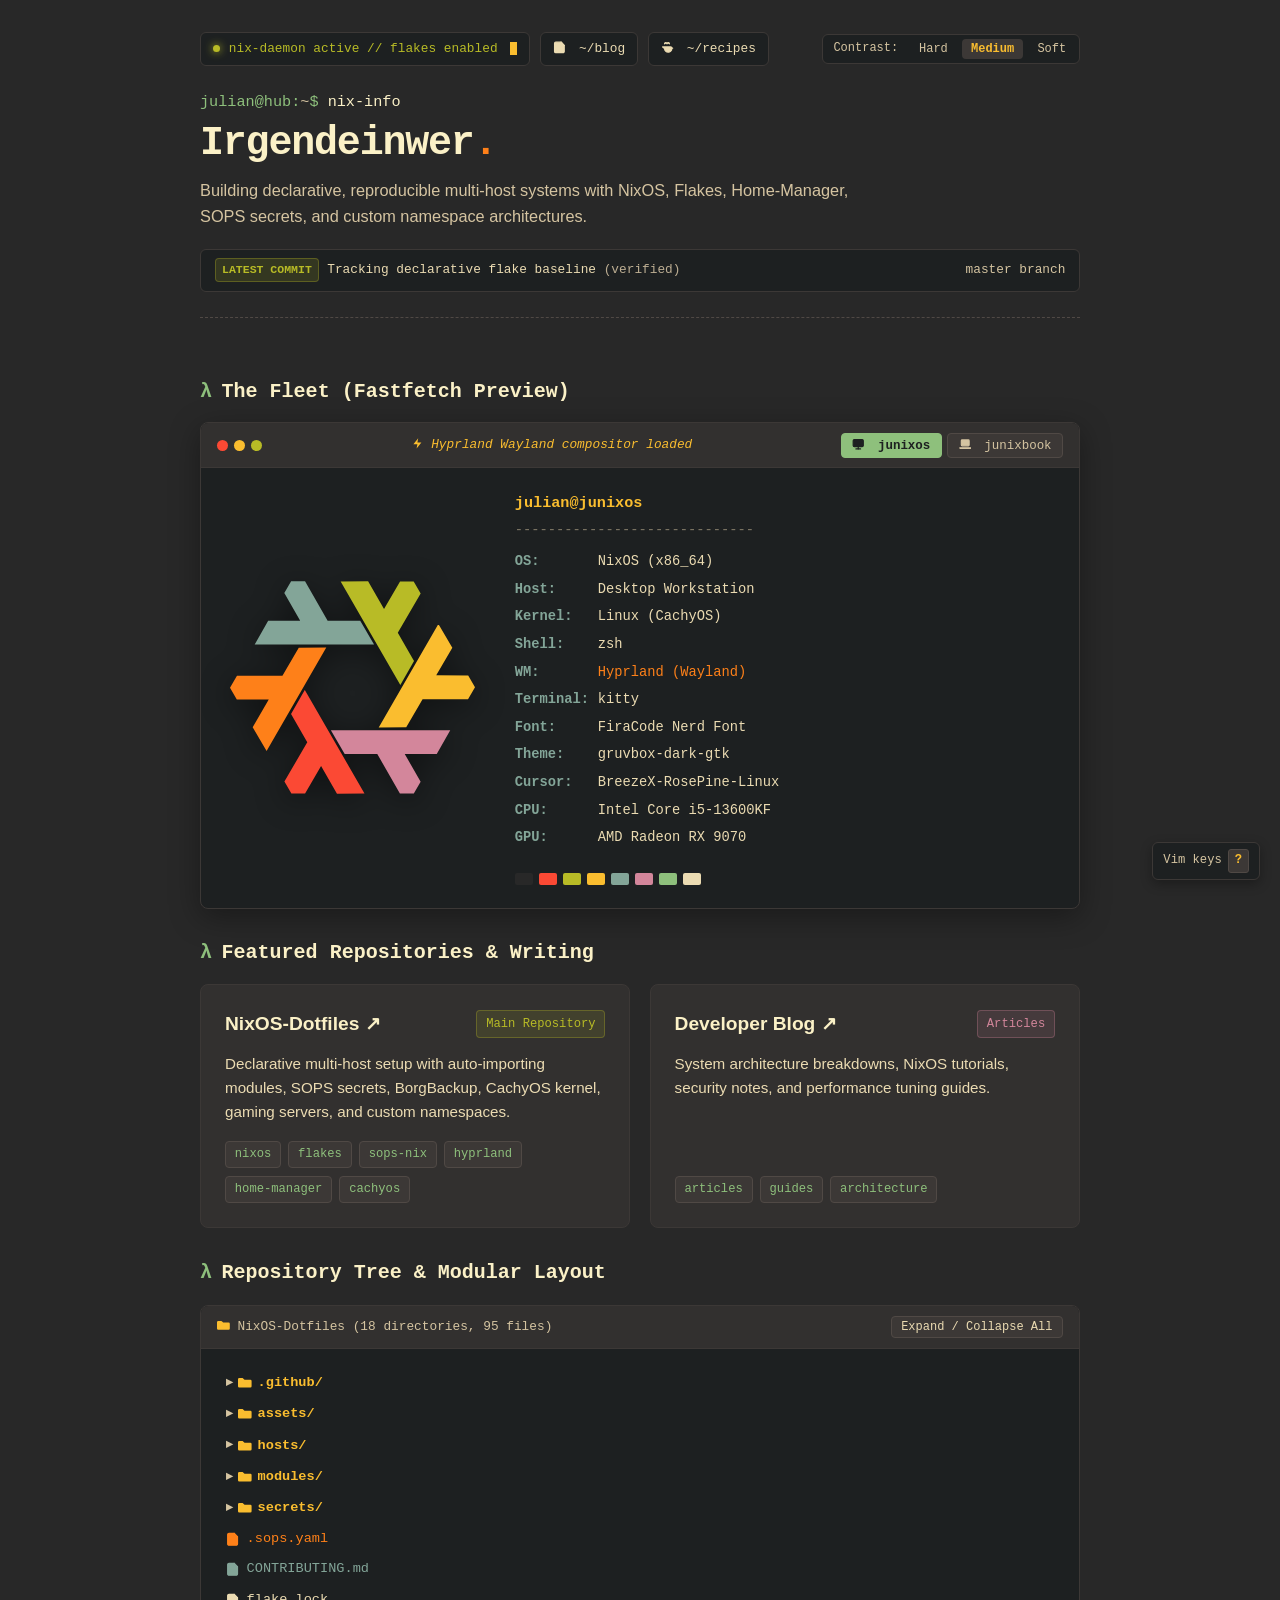
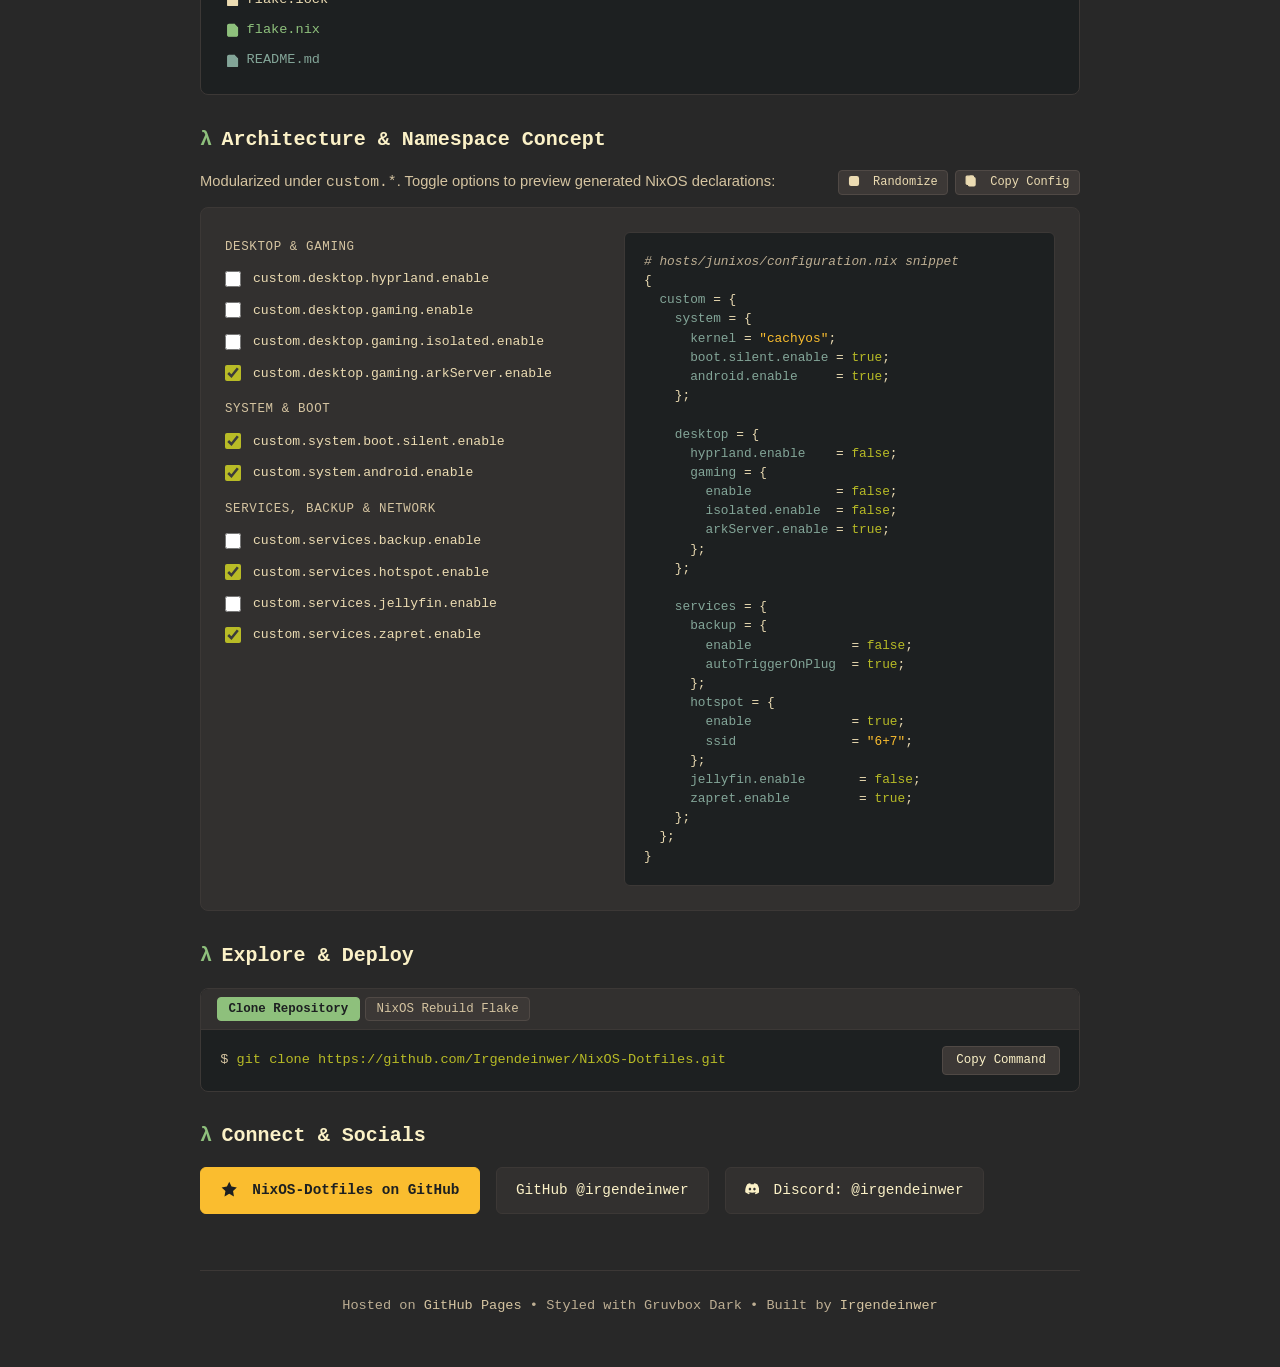
==== commit cacc8be6: "feat: update custom.desktop.gaming.isolated option" ====
--- a/index.html
+++ b/index.html
@@ -508,6 +508,10 @@
                         <span>custom.desktop.gaming.enable</span>
                     </label>
                     <label class="toggle-item">
+                        <input type="checkbox" id="chk-isolated" onchange="updateLiveConfig()" aria-label="custom.desktop.gaming.isolated.enable">
+                        <span>custom.desktop.gaming.isolated.enable</span>
+                    </label>
+                    <label class="toggle-item">
                         <input type="checkbox" id="chk-ark" onchange="updateLiveConfig()" aria-label="custom.desktop.gaming.arkServer.enable">
                         <span>custom.desktop.gaming.arkServer.enable</span>
                     </label>
@@ -538,10 +542,6 @@
                     <label class="toggle-item">
                         <input type="checkbox" id="chk-zapret" checked onchange="updateLiveConfig()" aria-label="custom.services.zapret.enable">
                         <span>custom.services.zapret.enable</span>
-                    </label>
-                    <label class="toggle-item">
-                        <input type="checkbox" id="chk-isolated" onchange="updateLiveConfig()" aria-label="custom.services.isolatedGaming.enable">
-                        <span>custom.services.isolatedGaming.enable</span>
                     </label>
                 </div>
                 <div class="live-code-preview">
@@ -558,6 +558,7 @@
       <span class="code-nix-key">hyprland.enable</span>    = <span class="code-nix-val">true</span>;
       <span class="code-nix-key">gaming</span> = {
         <span class="code-nix-key">enable</span>           = <span class="code-nix-val">true</span>;
+        <span class="code-nix-key">isolated.enable</span>  = <span class="code-nix-val">false</span>;
         <span class="code-nix-key">arkServer.enable</span> = <span class="code-nix-val">false</span>;
       };
     };
@@ -573,7 +574,6 @@
       };
       <span class="code-nix-key">jellyfin.enable</span>       = <span class="code-nix-val">false</span>;
       <span class="code-nix-key">zapret.enable</span>         = <span class="code-nix-val">true</span>;
-      <span class="code-nix-key">isolatedGaming.enable</span> = <span class="code-nix-val">false</span>;
     };
   };
 }</code></pre>
